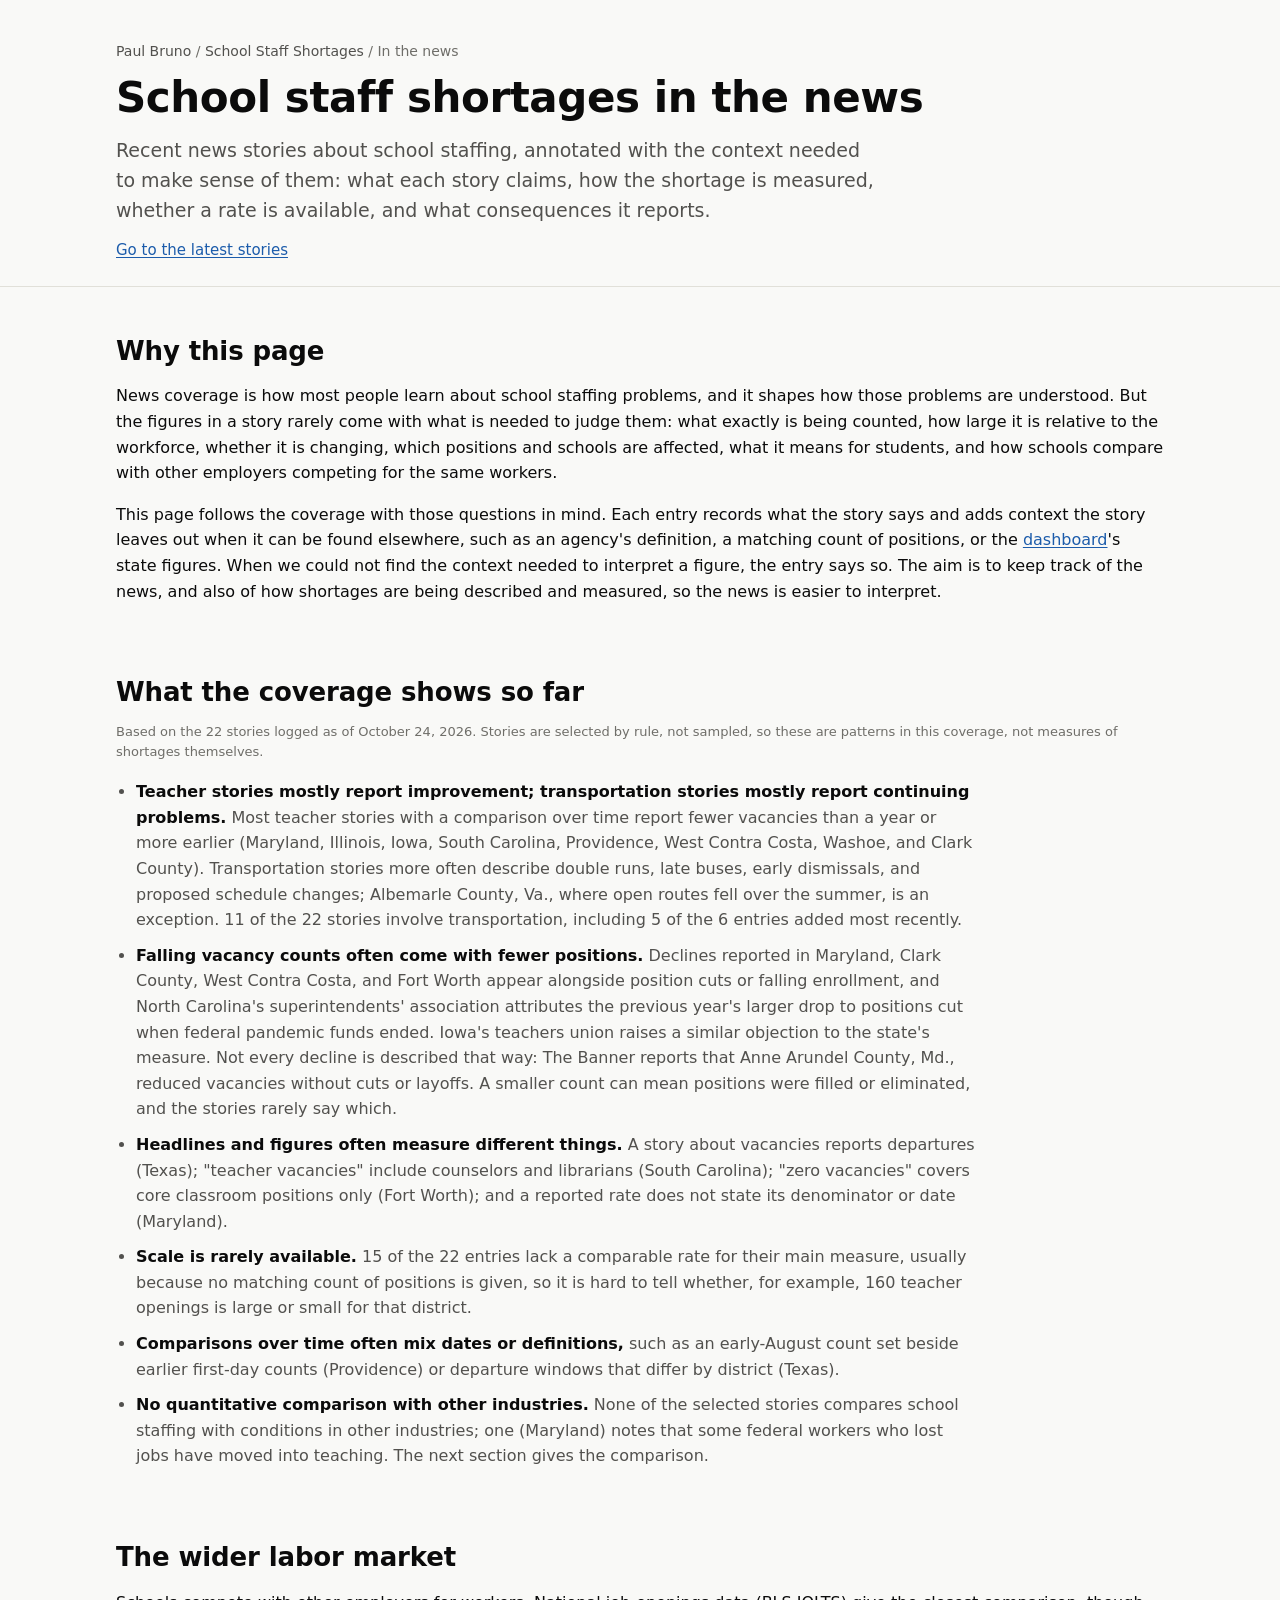
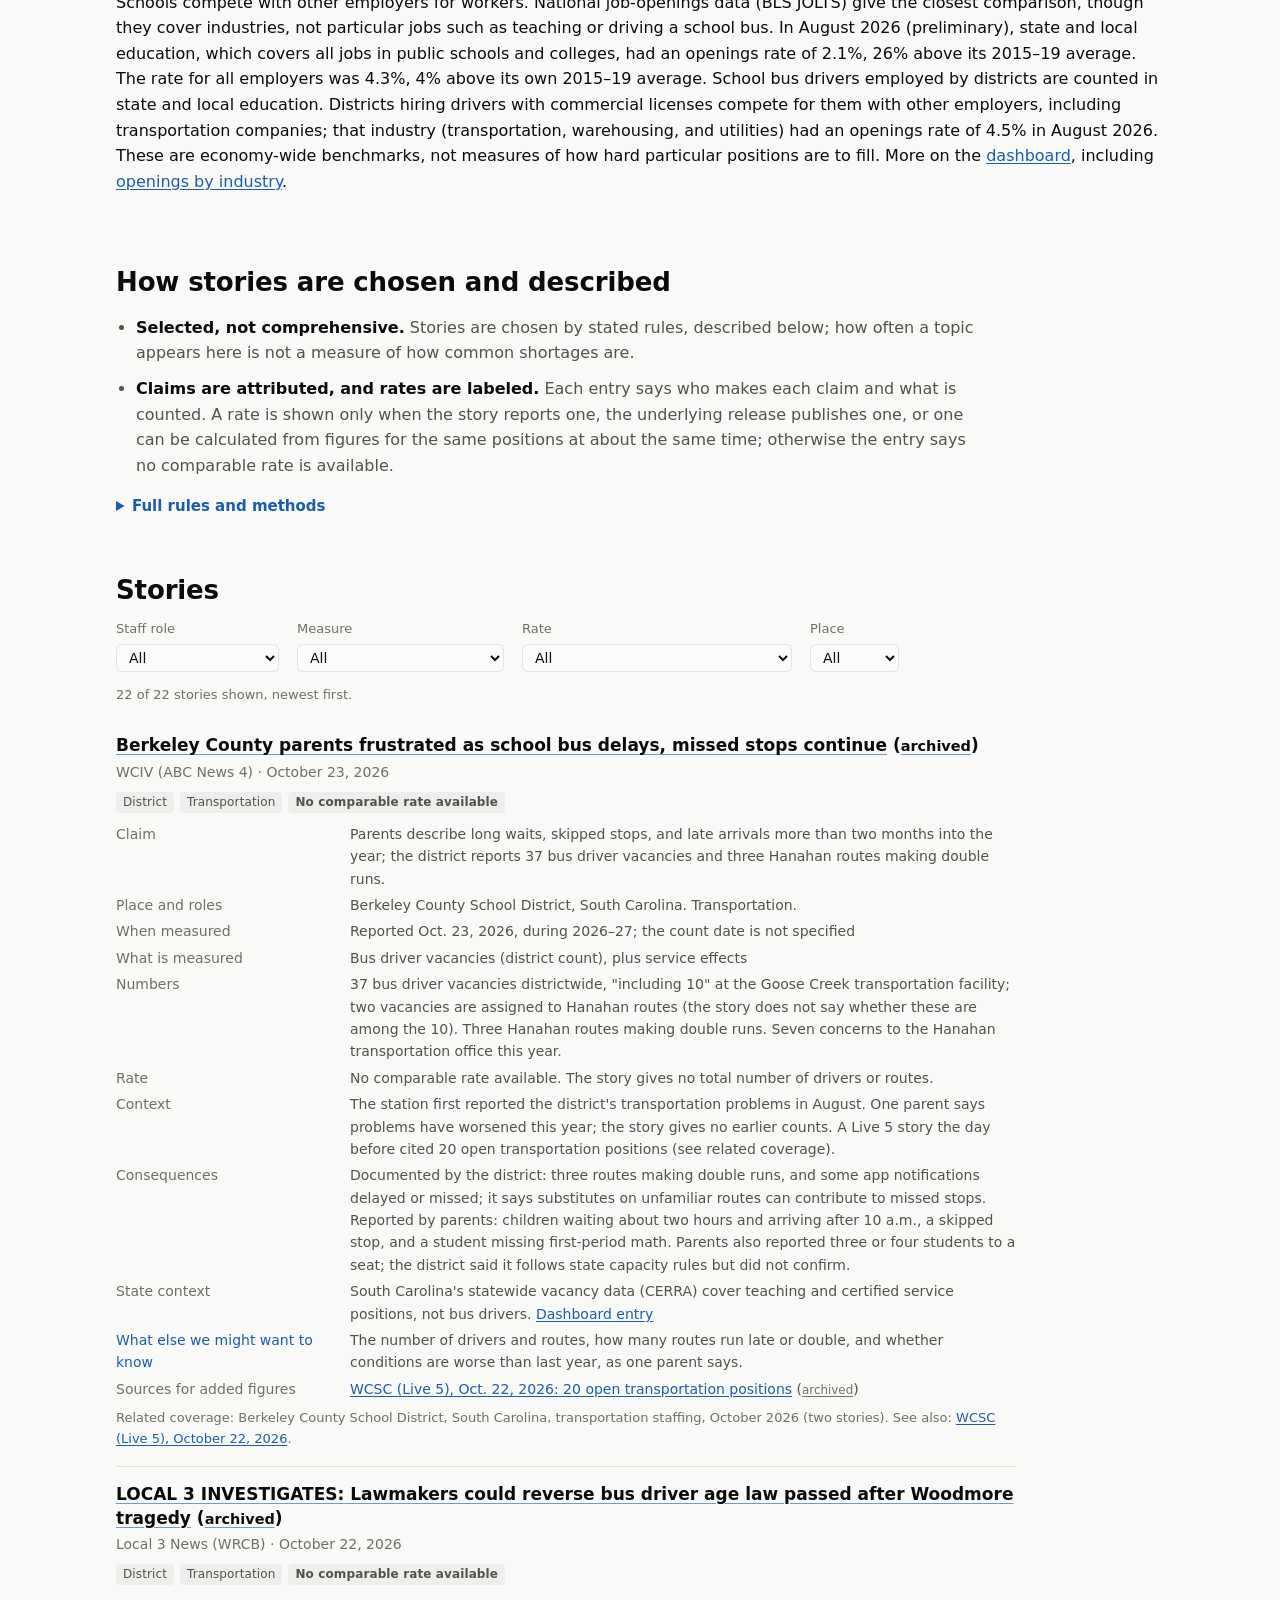
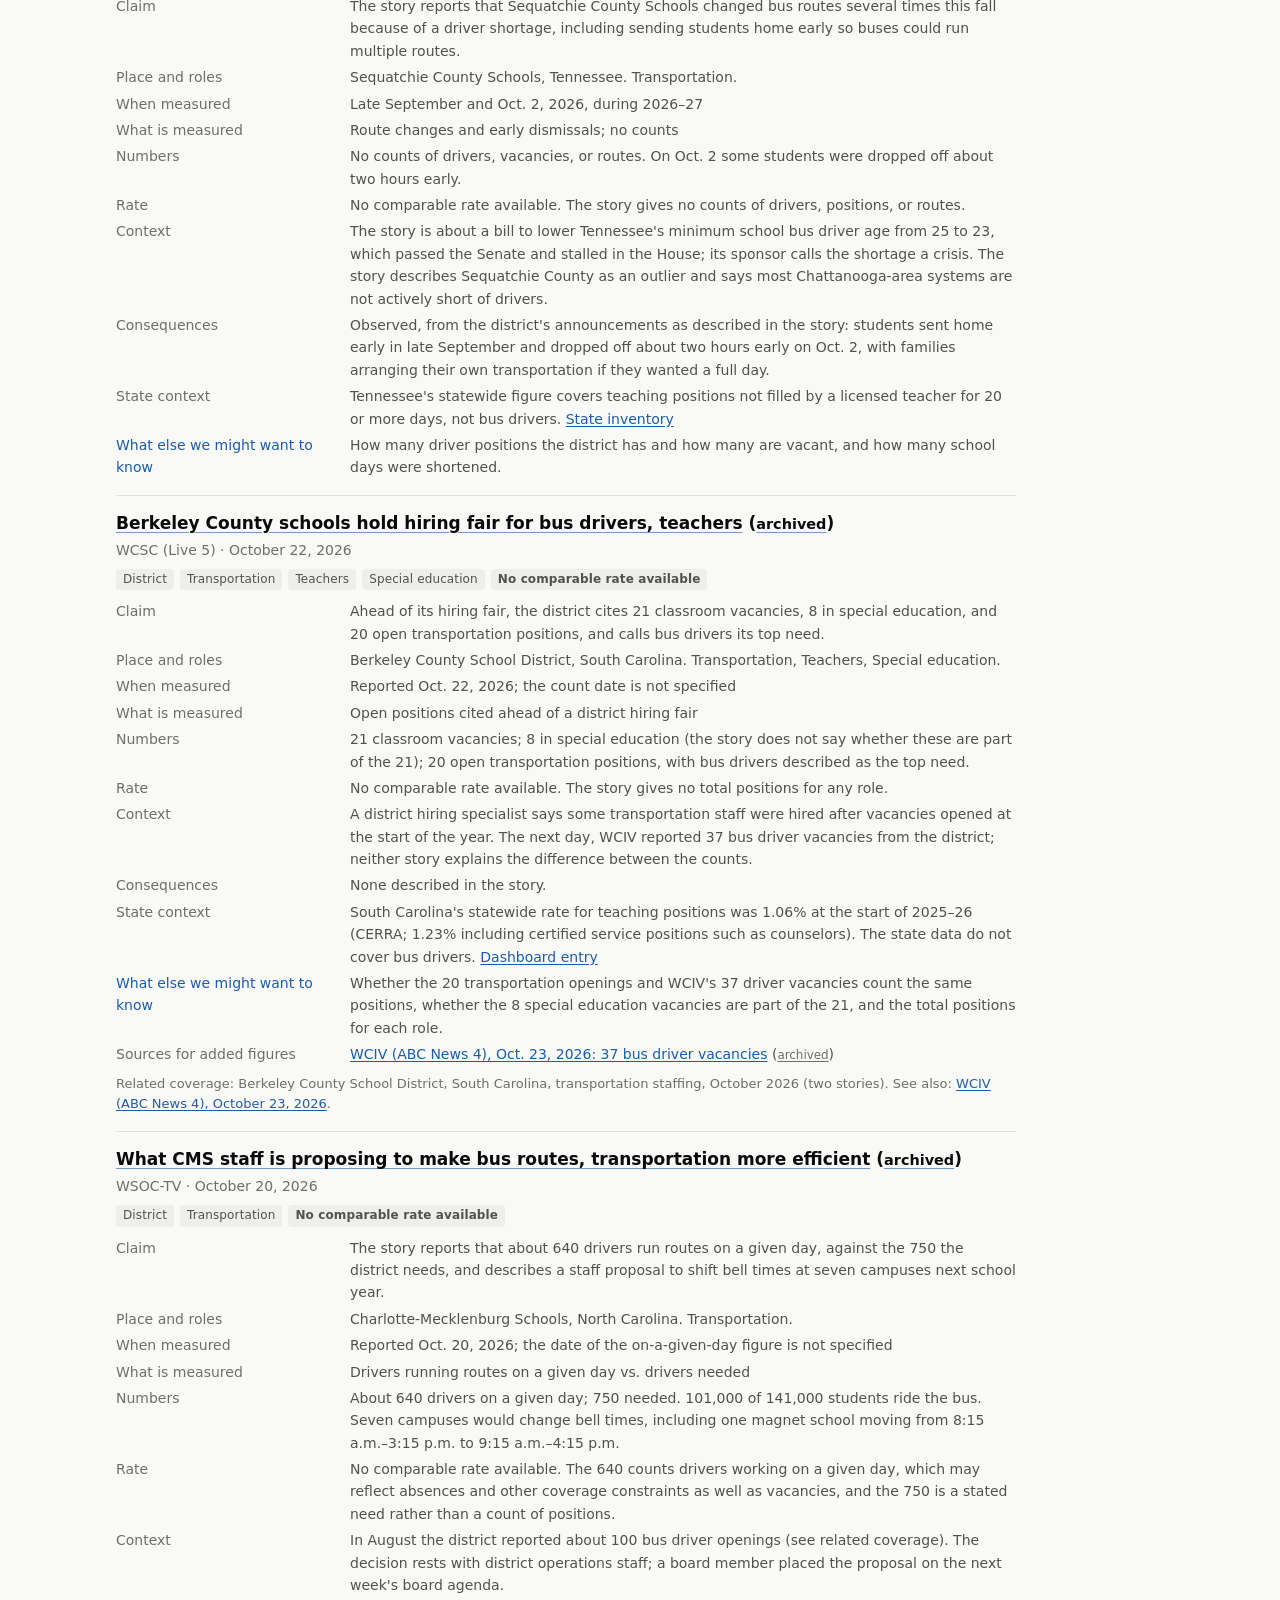
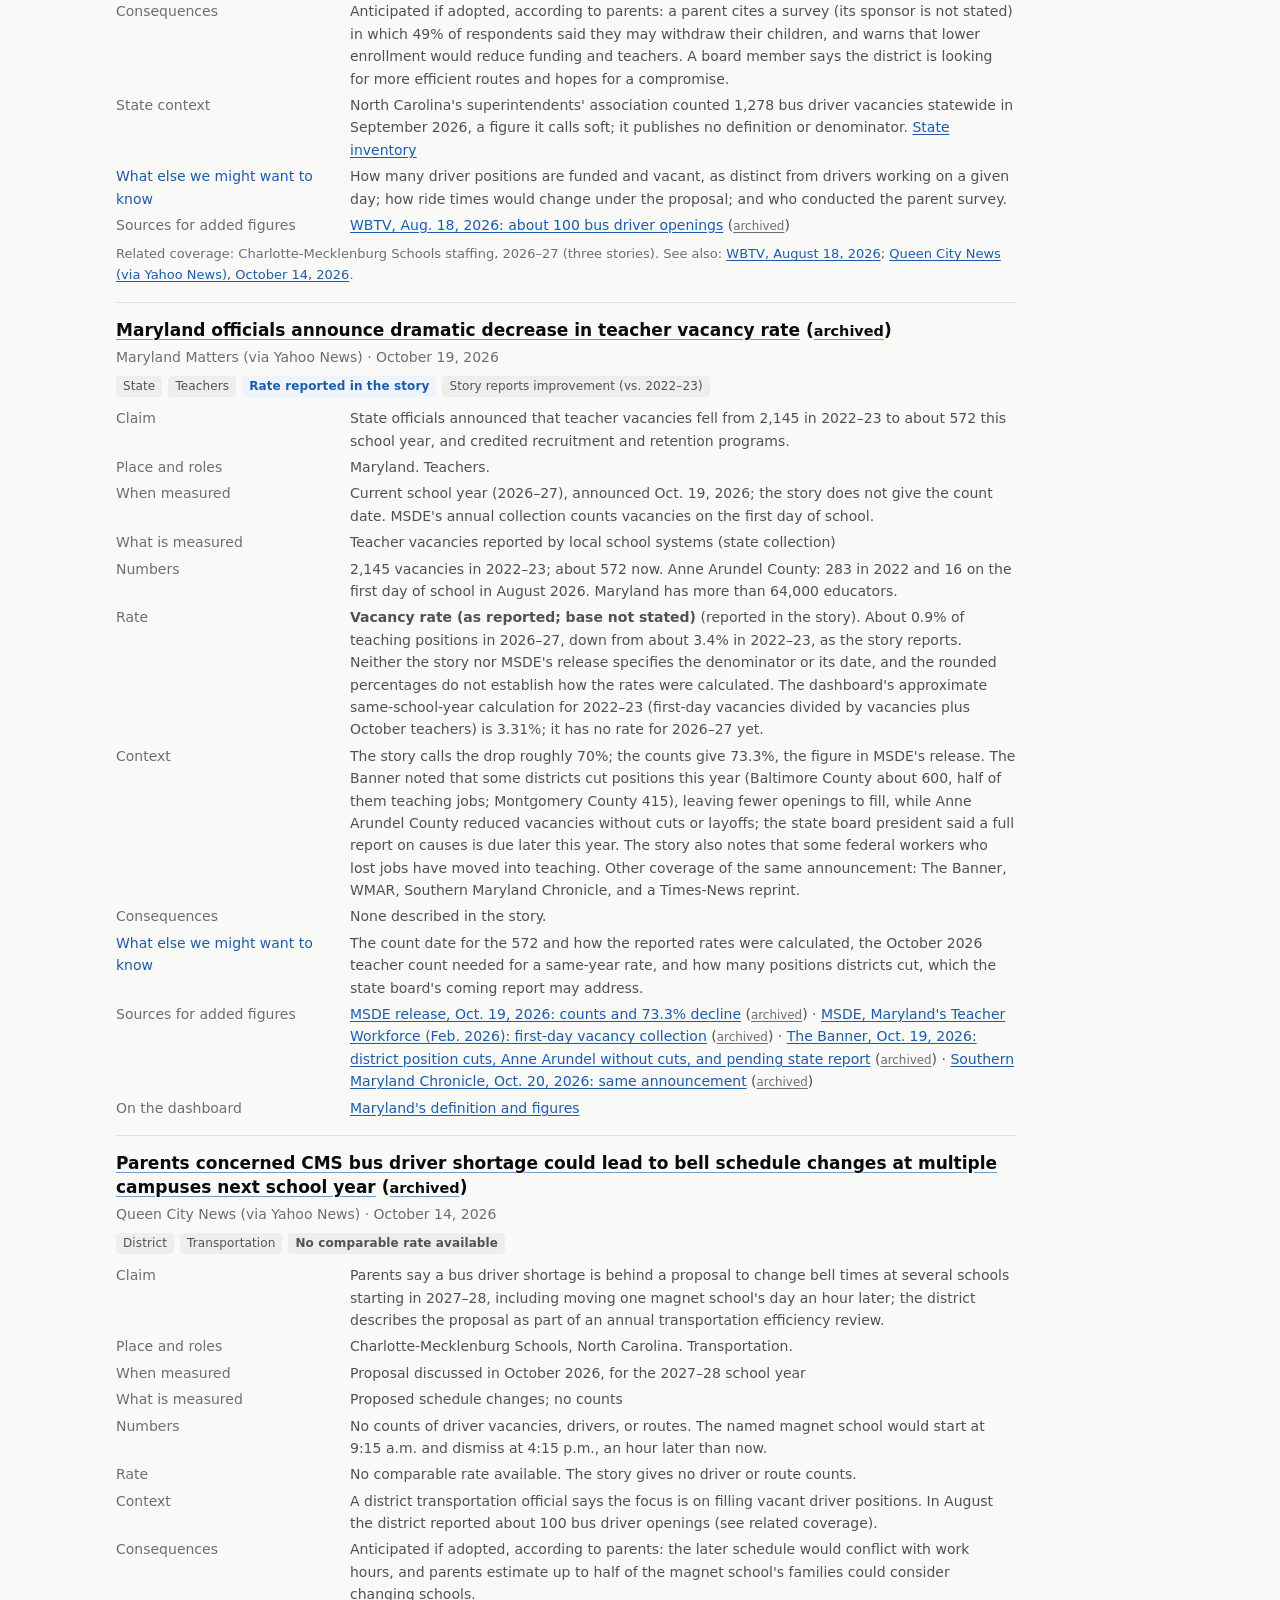
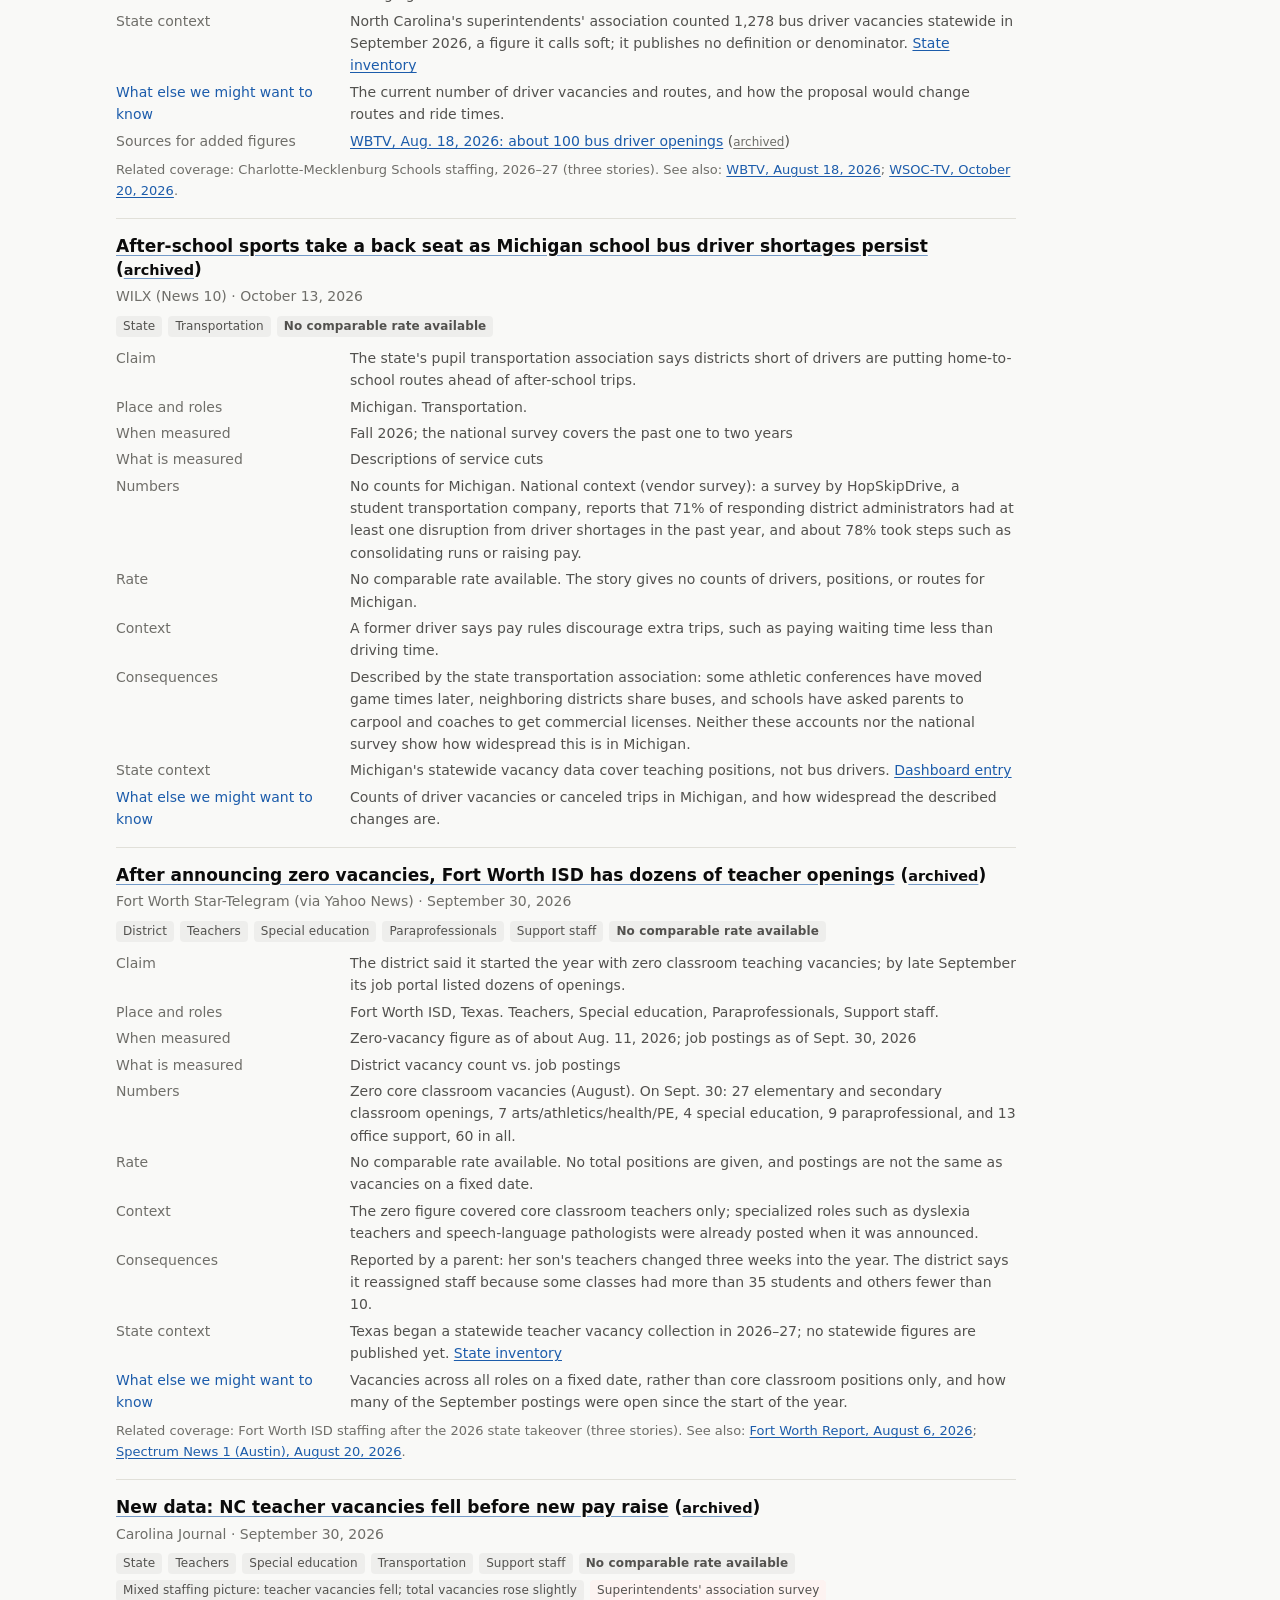
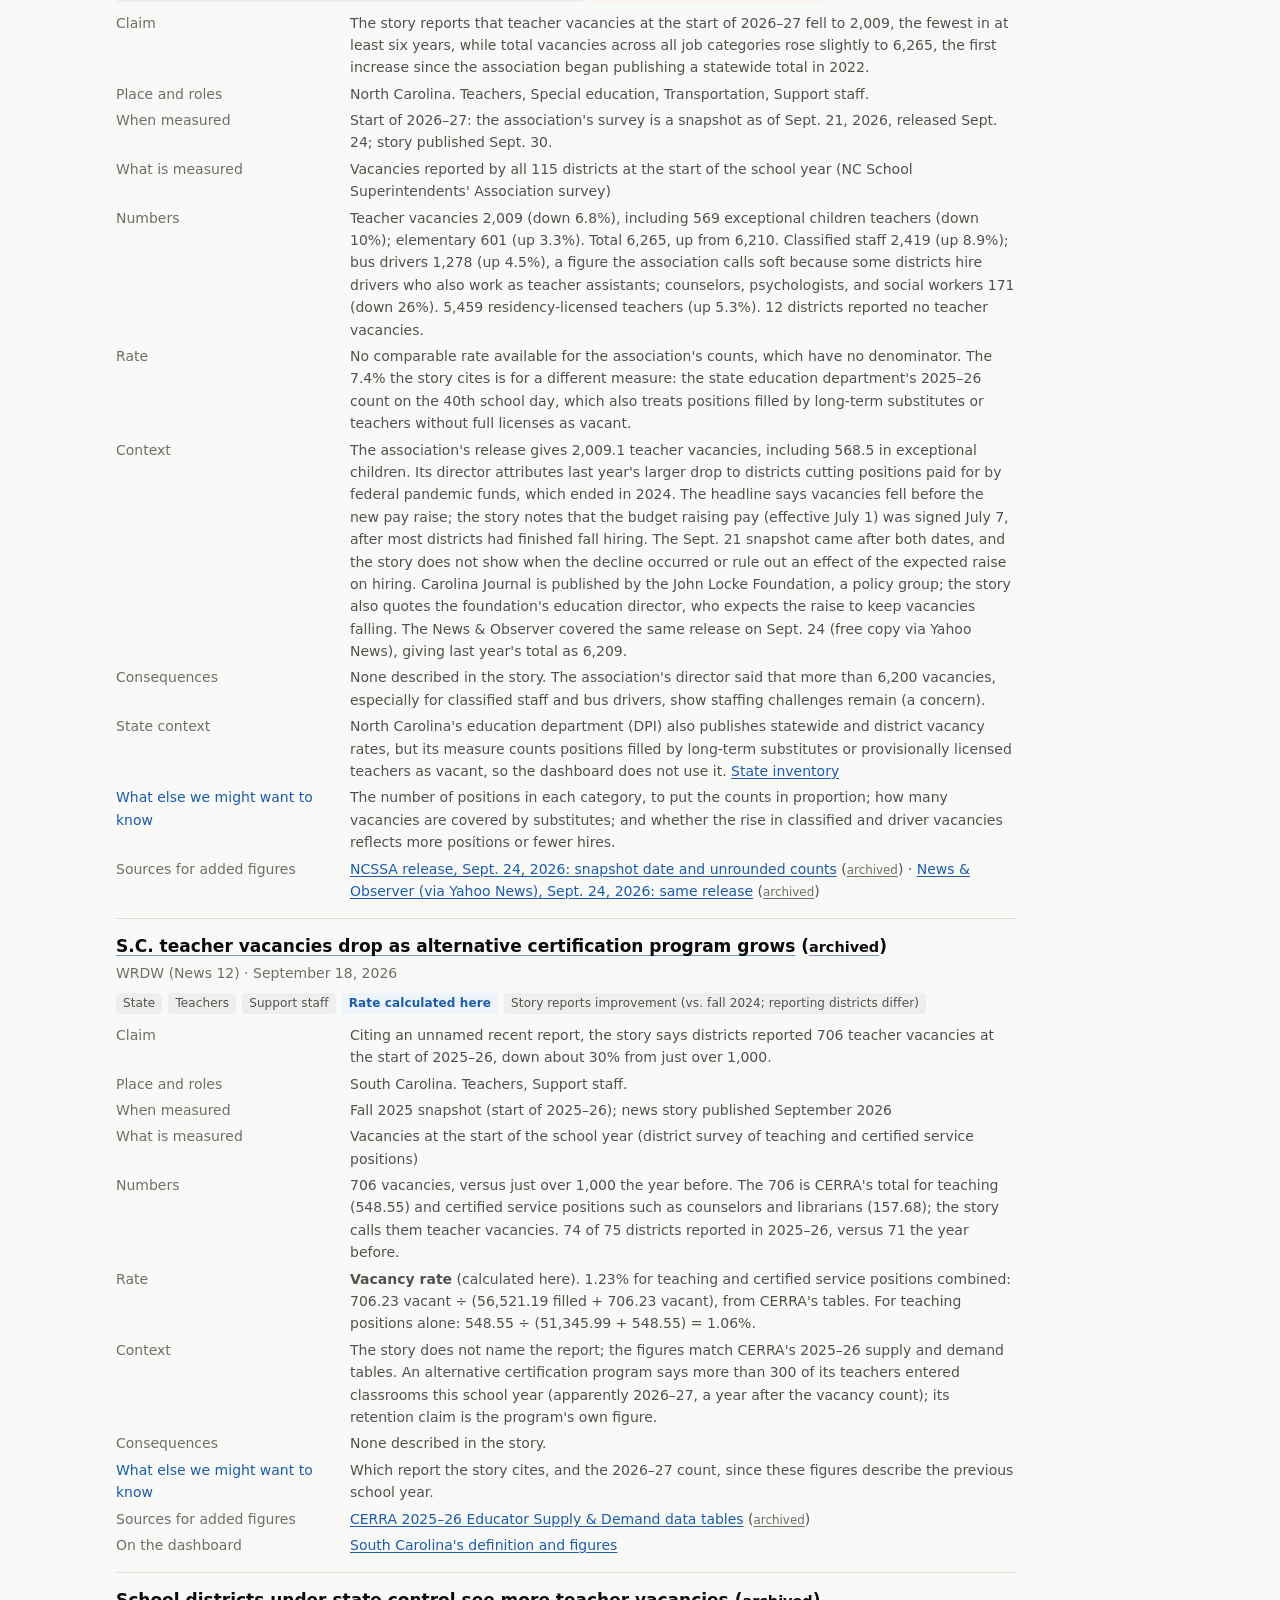
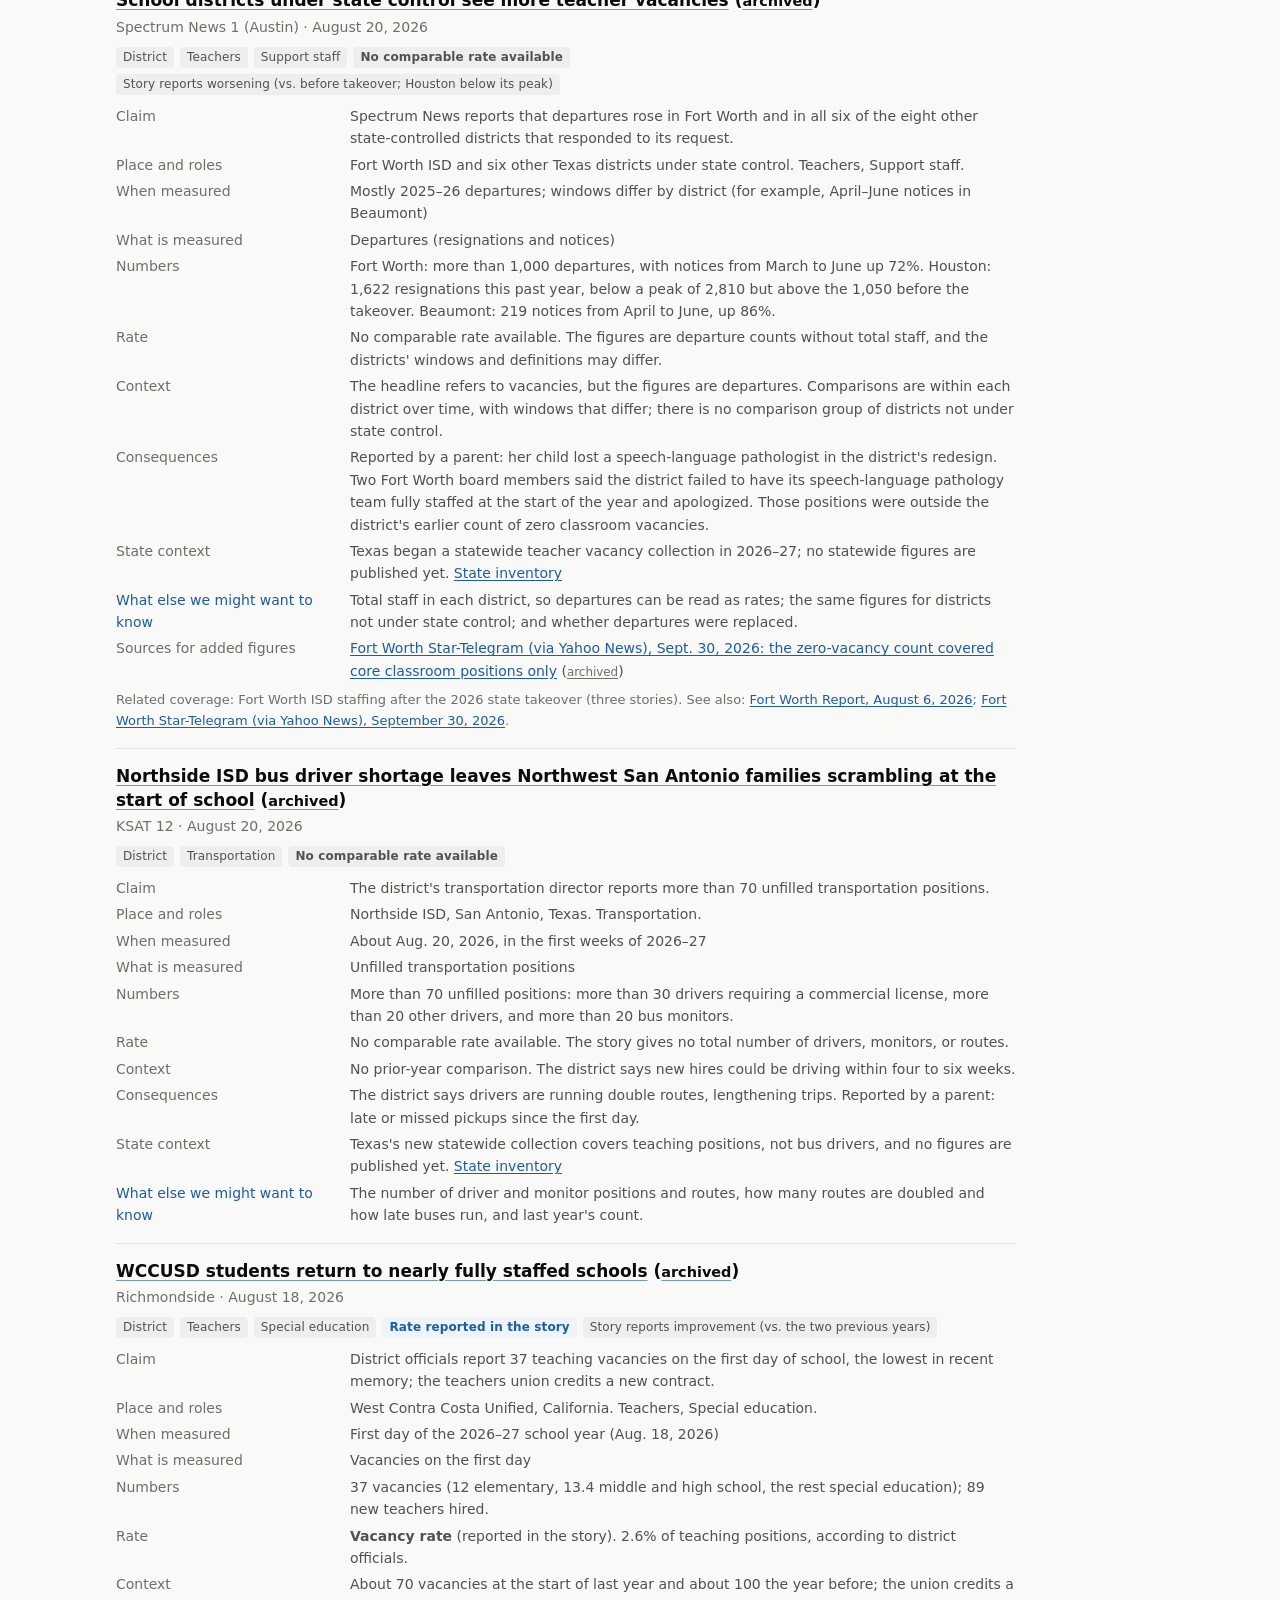
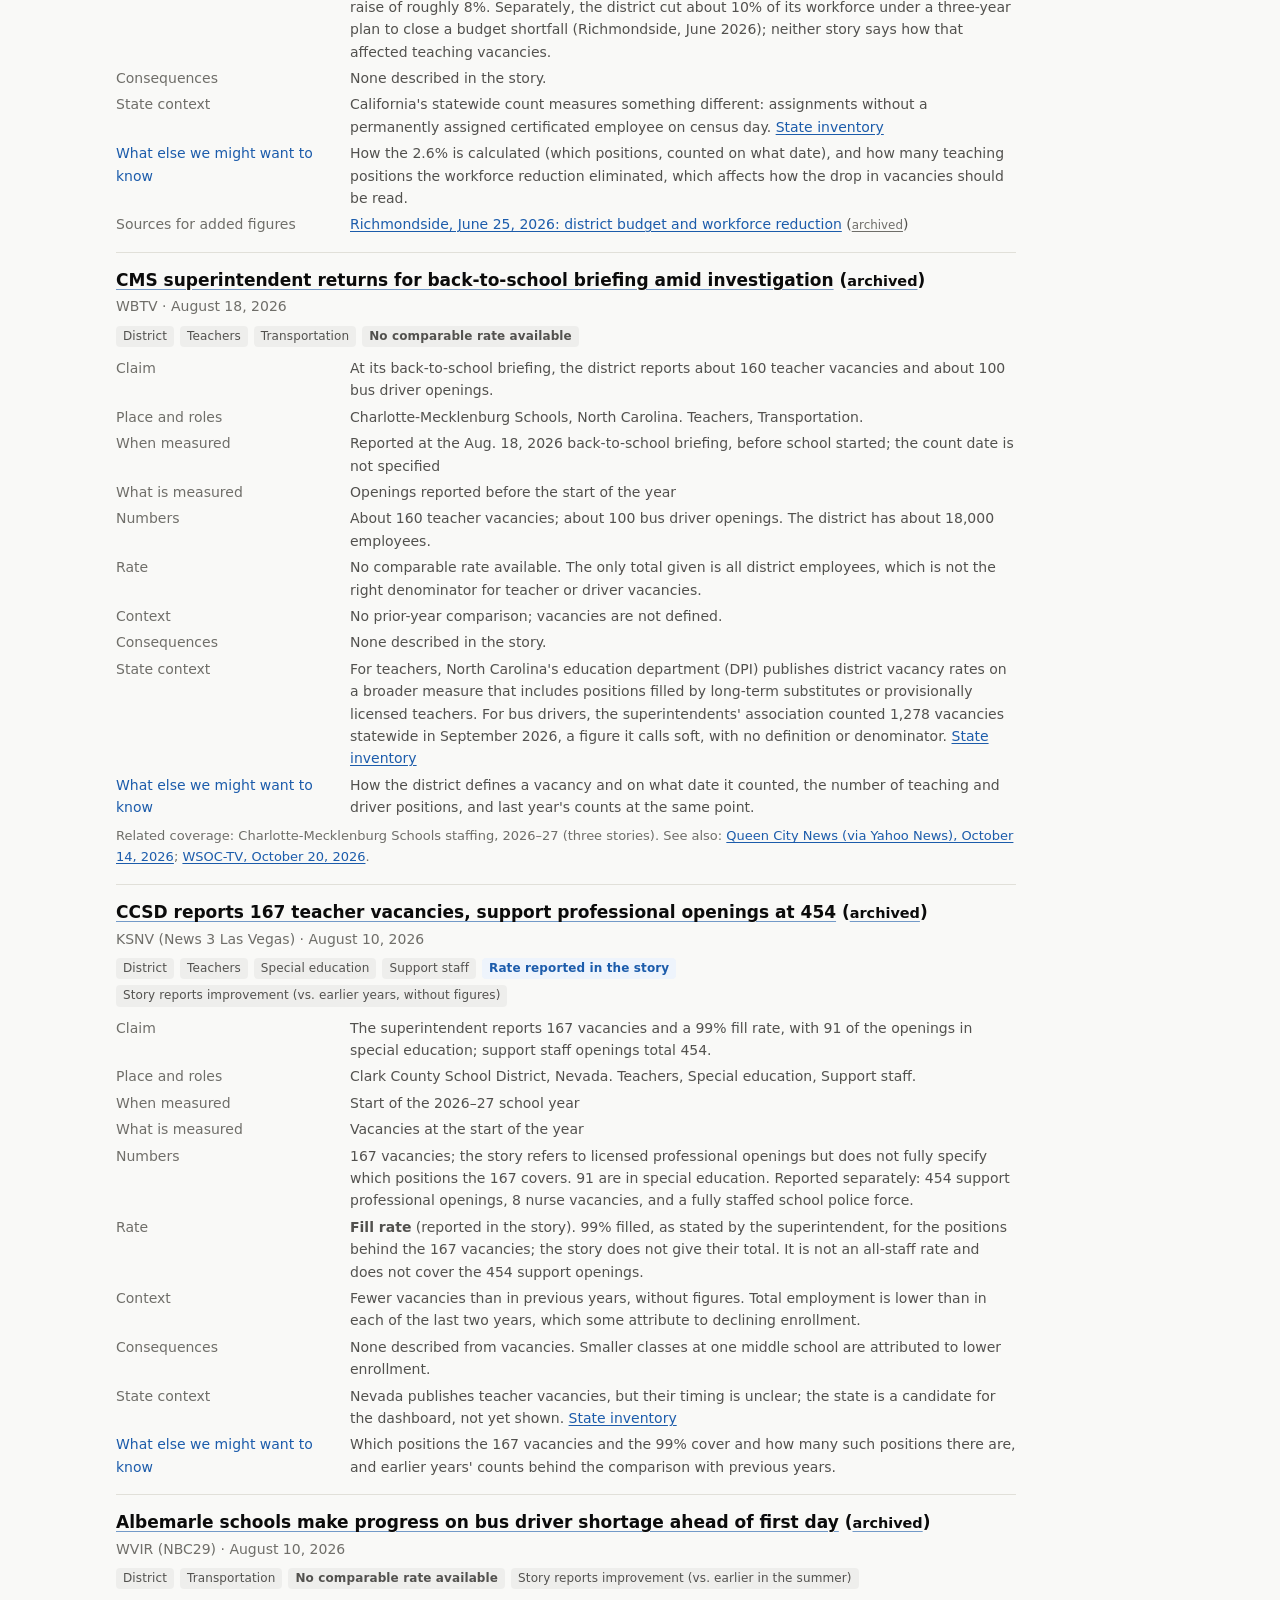
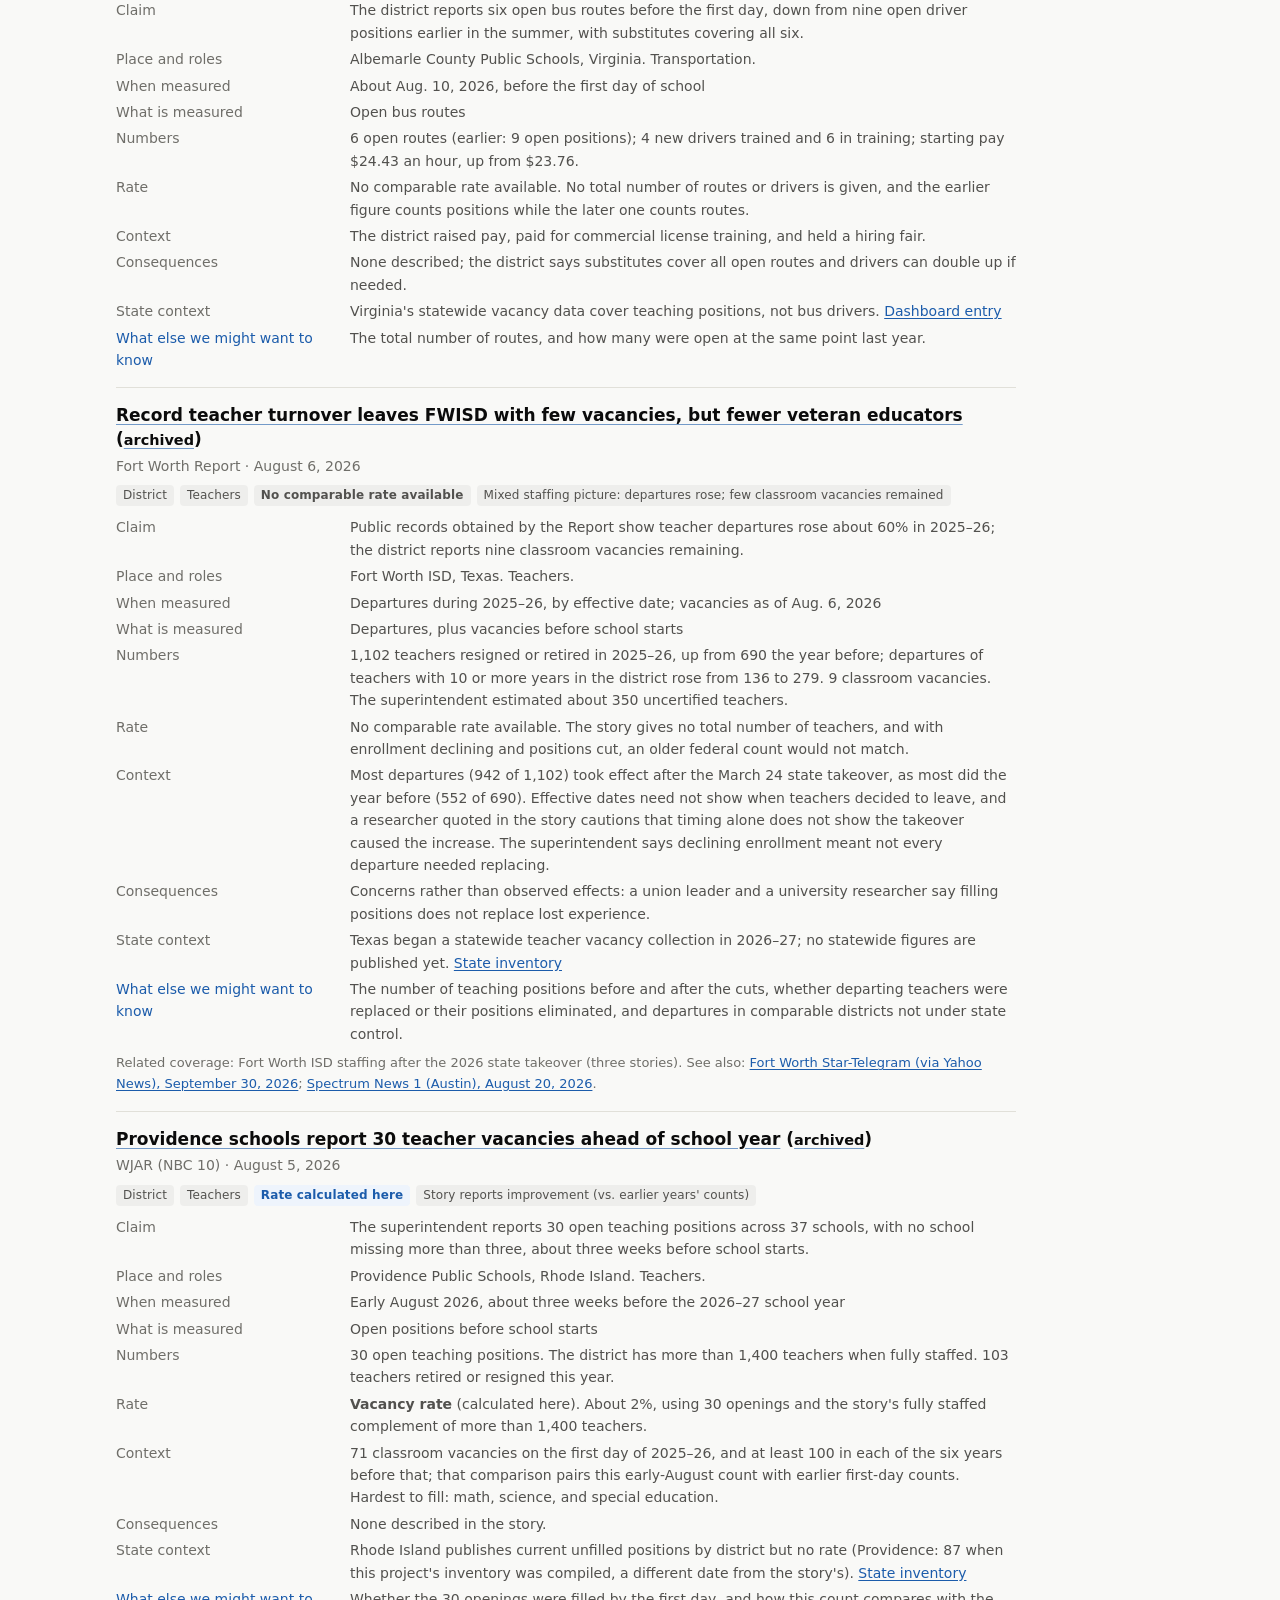
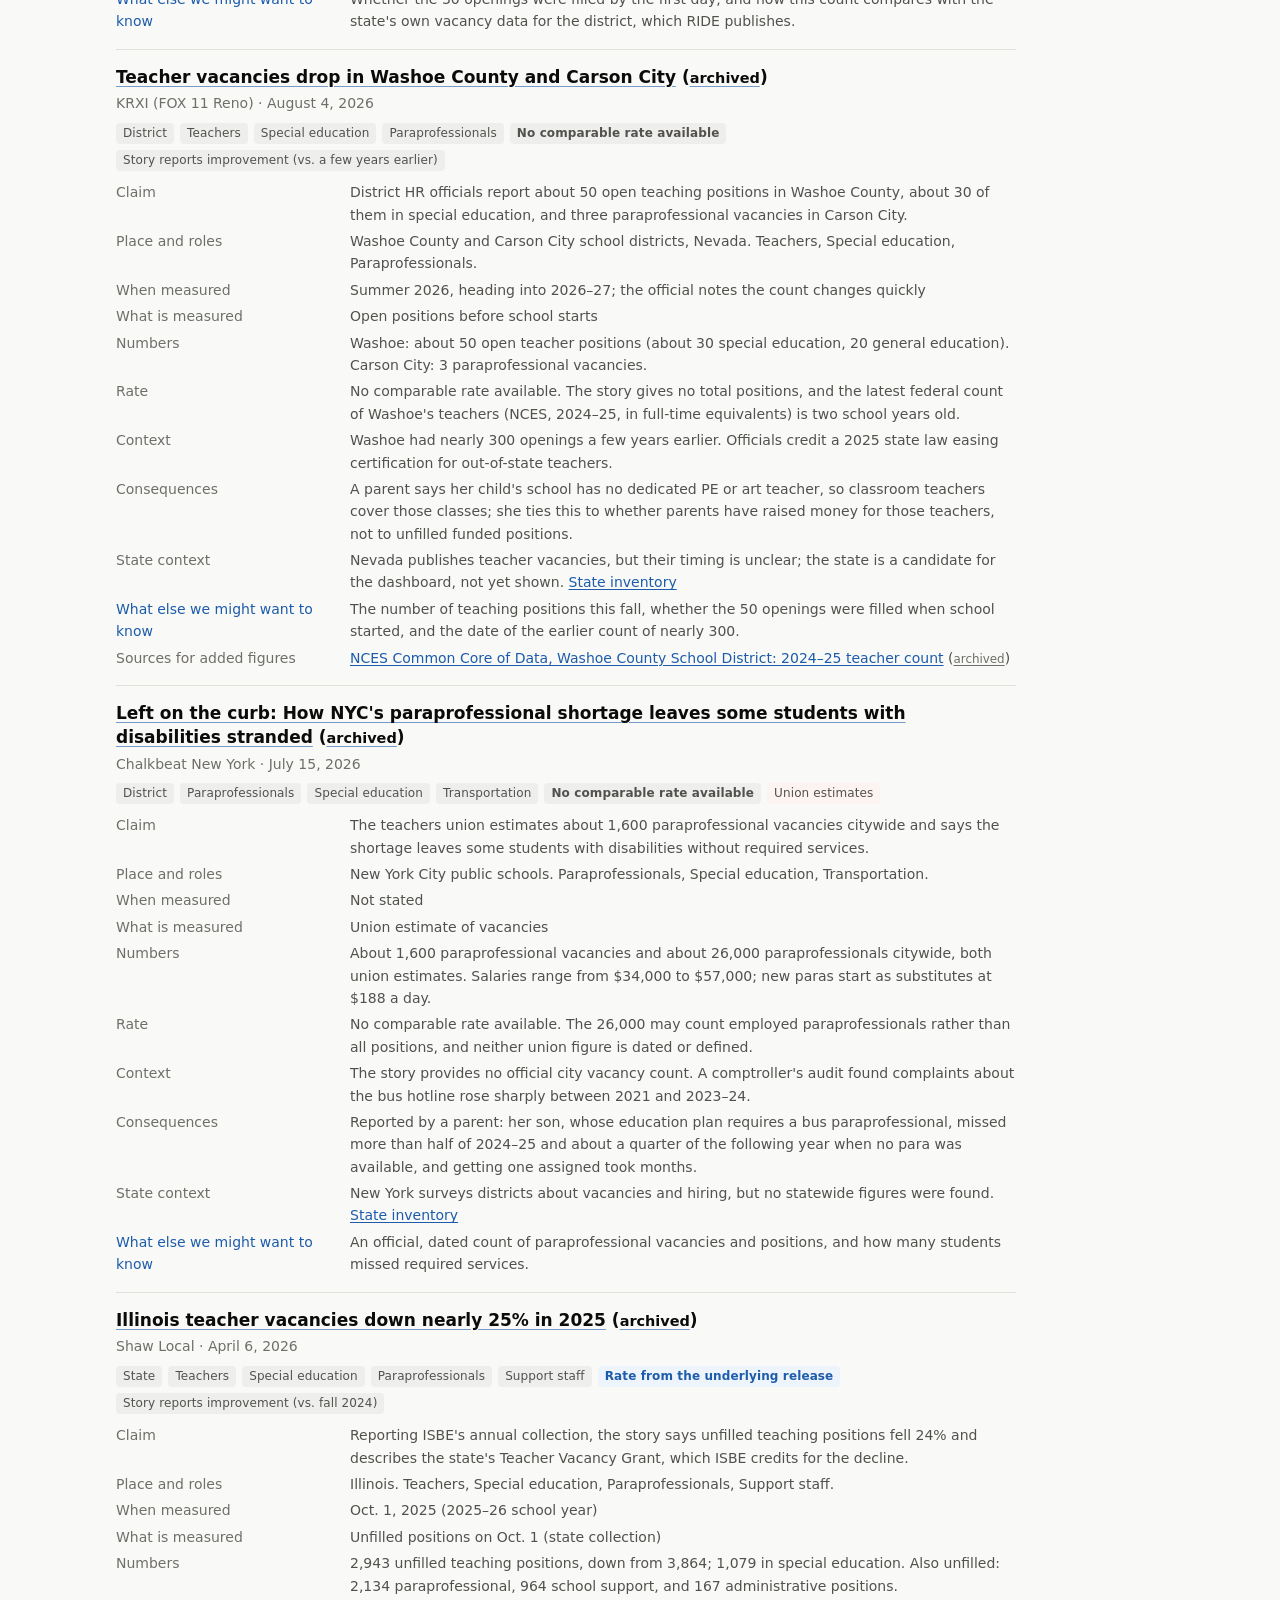
==== news.html @ 169cb7ad "Add the In the news page Annotated news stories about school staff shortages: what each counts, whet" ====
<!doctype html>
<html lang="en">
<head>
<meta charset="utf-8">
<meta name="viewport" content="width=device-width, initial-scale=1">
<title>Shortages in the News: School Staff Shortages</title>
<meta name="description" content="Annotated news stories about school staff shortages: what each claims, how it is measured, whether a rate is available, and what consequences are reported.">
<link rel="icon" href="data:image/svg+xml,%3Csvg xmlns='http://www.w3.org/2000/svg' viewBox='0 0 16 16'%3E%3Crect width='16' height='16' rx='3' fill='%232a78d6'/%3E%3Cpath d='M3 11 L6 7 L9 9 L13 4' stroke='white' stroke-width='1.8' fill='none' stroke-linecap='round' stroke-linejoin='round'/%3E%3C/svg%3E">
<link rel="stylesheet" href="assets/style.css">
<style>
  .news-filters { display: flex; flex-wrap: wrap; gap: 10px 18px; align-items: end; margin: 6px 0 10px; }
  .news-filters label { display: flex; flex-direction: column; font-size: 13px; color: var(--muted); gap: 4px; }
  .news-filters select { font: inherit; font-size: 14px; padding: 4px 8px; border-radius: 6px; border: 1px solid var(--border); background: var(--surface); color: var(--ink); }
  .stories { list-style: none; padding: 0; margin: 0; max-width: 900px; }
  .story { border-top: 1px solid var(--grid); padding: 16px 0; }
  .story:first-child { border-top: 0; }
  .story h3 { margin: 0; font-size: 17px; line-height: 1.4; }
  .story h3 a { color: inherit; text-underline-offset: 3px; text-decoration-color: color-mix(in srgb, var(--accent) 60%, transparent); }
  .story .src { margin: 3px 0 8px; font-size: 14px; color: var(--muted); }
  .story .tags { display: flex; flex-wrap: wrap; gap: 6px; margin: 0 0 10px; }
  .tag.rate-reported, .tag.rate-source, .tag.rate-calculated { background: var(--wash); color: var(--accent); font-weight: 600; }
  .tag.rate-none { background: var(--band); color: var(--ink-2); font-weight: 600; }
  .story .prov-dl { margin: 0; }
  .story .prov-dl dt.oq { color: var(--accent); }
  .jump { margin: 10px 0 0; font-size: 15px; }
  .story .group { font-size: 13px; color: var(--muted); margin: 8px 0 0; }
  .method { max-width: 860px; margin: 4px 0 0; }
  .method summary { cursor: pointer; font-weight: 600; font-size: 15px; color: var(--accent); }
  .method .limits { margin-top: 10px; }
  [hidden] { display: none !important; }
</style>
</head>
<body>
<header class="site-header">
  <div class="wrap">
    <p class="crumb"><a href="https://www.paul-bruno.com/">Paul Bruno</a> <span aria-hidden="true">/</span> <a href="./">School Staff Shortages</a> <span aria-hidden="true">/</span> In the news</p>
    <h1>School staff shortages in the news</h1>
    <p class="dek">Recent news stories about school staffing, annotated with the context needed to make sense of them: what each story claims, how the shortage is measured, whether a rate is available, and what consequences it reports.</p>
    <p class="jump"><a href="#stories-sec">Go to the latest stories</a></p>
  </div>
</header>

<main class="wrap">

<section id="purpose">
  <h2>Why this page</h2>
  <p>News coverage is how most people learn about school staffing problems, and it shapes how those problems are understood. But the figures in a story rarely come with what is needed to judge them: what exactly is being counted, how large it is relative to the workforce, whether it is changing, which positions and schools are affected, what it means for students, and how schools compare with other employers competing for the same workers.</p>
  <p>This page follows the coverage with those questions in mind. Each entry records what the story says and adds context the story leaves out when it can be found elsewhere, such as an agency's definition, a matching count of positions, or the <a href="./">dashboard</a>'s state figures. When we could not find the context needed to interpret a figure, the entry says so. The aim is to keep track of the news, and also of how shortages are being described and measured, so the news is easier to interpret.</p>
</section>

<section id="coverage">
  <h2>What the coverage shows so far</h2>
  <p class="small">Based on the 22 stories logged as of October 24, 2026. Stories are selected by rule, not sampled, so these are patterns in this coverage, not measures of shortages themselves.</p>
  <ul class="limits">
    <li><strong>Teacher stories mostly report improvement; transportation stories mostly report continuing problems.</strong> Most teacher stories with a comparison over time report fewer vacancies than a year or more earlier (Maryland, Illinois, Iowa, South Carolina, Providence, West Contra Costa, Washoe, and Clark County). Transportation stories more often describe double runs, late buses, early dismissals, and proposed schedule changes; Albemarle County, Va., where open routes fell over the summer, is an exception. 11 of the 22 stories involve transportation, including 5 of the 6 entries added most recently.</li>
    <li><strong>Falling vacancy counts often come with fewer positions.</strong> Declines reported in Maryland, Clark County, West Contra Costa, and Fort Worth appear alongside position cuts or falling enrollment, and North Carolina's superintendents' association attributes the previous year's larger drop to positions cut when federal pandemic funds ended. Iowa's teachers union raises a similar objection to the state's measure. Not every decline is described that way: The Banner reports that Anne Arundel County, Md., reduced vacancies without cuts or layoffs. A smaller count can mean positions were filled or eliminated, and the stories rarely say which.</li>
    <li><strong>Headlines and figures often measure different things.</strong> A story about vacancies reports departures (Texas); "teacher vacancies" include counselors and librarians (South Carolina); "zero vacancies" covers core classroom positions only (Fort Worth); and a reported rate does not state its denominator or date (Maryland).</li>
    <li><strong>Scale is rarely available.</strong> 15 of the 22 entries lack a comparable rate for their main measure, usually because no matching count of positions is given, so it is hard to tell whether, for example, 160 teacher openings is large or small for that district.</li>
    <li><strong>Comparisons over time often mix dates or definitions,</strong> such as an early-August count set beside earlier first-day counts (Providence) or departure windows that differ by district (Texas).</li>
    <li><strong>No quantitative comparison with other industries.</strong> None of the selected stories compares school staffing with conditions in other industries; one (Maryland) notes that some federal workers who lost jobs have moved into teaching. The next section gives the comparison.</li>
  </ul>
</section>

<section id="labor-market">
  <h2>The wider labor market</h2>
  <p id="lm-text">Schools compete with other employers for workers. National job-openings data give the closest comparison, though they cover industries, not particular jobs such as teaching or driving a school bus; see the <a href="./#now">dashboard</a>.</p>
</section>

<section id="about">
  <h2>How stories are chosen and described</h2>
  <ul class="limits">
    <li><strong>Selected, not comprehensive.</strong> Stories are chosen by stated rules, described below; how often a topic appears here is not a measure of how common shortages are.</li>
    <li><strong>Claims are attributed, and rates are labeled.</strong> Each entry says who makes each claim and what is counted. A rate is shown only when the story reports one, the underlying release publishes one, or one can be calculated from figures for the same positions at about the same time; otherwise the entry says no comparable rate is available.</li>
  </ul>
  <details class="method">
    <summary>Full rules and methods</summary>
    <ul class="limits">
    <li><strong>Selected, not comprehensive.</strong> Stories are included if they come from U.S. news outlets (not automated meeting summaries or vendor blogs), are freely readable in full when logged, make a specific claim about a defined place and staff role, and are not repeats of an underlying release already logged (related coverage is grouped instead). Stories about improving staffing are included deliberately. How often a topic appears here is not a measure of how common shortages are. Paywalled outlets, including many large newspapers, are excluded by rule; a free syndicated copy of a paywalled outlet's story qualifies.</li>
    <li><strong>Claims are attributed.</strong> "The district says…" reports a claim; it is not independent verification. The source of key figures is labeled specifically, such as a union estimate, a vendor-sponsored survey, or a district administrative count, either for the whole entry or beside the figures concerned. Each entry separates when a figure was measured from when the story was published. Consequences are labeled by kind: observed and documented, reported by someone (named by role), a concern, or anticipated if a proposal is adopted. Direction tags describe what the story reports about staffing measures (vacancies, openings, departures) relative to a stated baseline; stories with no such comparison have no direction tag. Reports about service, such as a parent's account of worsening delays, are attributed in the entry instead.</li>
    <li><strong>Rates are labeled by where they come from.</strong> The label refers to the entry's main measure; rates for other measures mentioned in a story are described in the entry. <em>Reported in the story</em>; <em>from the underlying release</em> (published by the source but not in the story); <em>calculated here</em>, from figures that measure the same positions at about the same time, with the calculation shown; or <em>no comparable rate available</em>, when no compatible count of positions exists. No rates are calculated from mismatched figures; arithmetic on rounded but compatible figures may give "about" a value. Each rate also says what kind of rate it is (a vacancy rate, a fill rate, or another share); a rate reported in a story is not necessarily comparable with others. Calculated vacancy rates use vacant positions divided by filled plus vacant positions for the same roles, places, units, and time. Figures and definitions brought in from outside the story are linked beside the entry.</li>
    <li><strong>Updated weekly.</strong> New stories are found and drafted with the help of an AI assistant, then read and reviewed before they are added. Corrections to entries are recorded in the <a href="provenance.html#changes">changes log</a>.</li>
    <li><strong>Context is added, and gaps are named.</strong> Where a story concerns one district, or a state's figures other than its official vacancy data, a "State context" line says what the state publishes and links its entry on the dashboard or in the 50-state inventory; it describes the state, not the district in the story. "What else we might want to know" names information that would help interpret the story and that neither the story nor the added context supplies.</li>
  </ul>
  </details>
</section>

<section id="stories-sec">
  <h2>Stories</h2>
  <div class="news-filters" role="group" aria-label="Filter stories">
    <label>Staff role<select id="f-role"><option value="">All</option></select></label>
    <label>Measure<select id="f-measure"><option value="">All</option></select></label>
    <label>Rate<select id="f-rate"><option value="">All</option></select></label>
    <label>Place<select id="f-level"><option value="">All</option></select></label>
  </div>
  <p class="small" id="count" aria-live="polite"></p>
  <ul class="stories" id="stories"></ul>
</section>

</main>

<footer class="site-footer">
  <div class="wrap"><p><a href="./">Back to the dashboard</a> · <a href="reading.html">Further reading</a> · <a href="provenance.html">Data provenance</a>. Built by <a href="https://www.paul-bruno.com/">Paul Bruno</a>.</p></div>
</footer>

<script src="assets/archive-links.js" defer></script>
<script src="assets/analytics.js" defer></script>
<script>
const RATE_LABEL = {"reported":"Rate reported in the story","source":"Rate from the underlying release","calculated":"Rate calculated here","none":"No comparable rate available"};
const DIR_LABEL = {"Improving":"Story reports improvement","Worsening":"Story reports worsening","Mixed":"Story reports mixed changes"};
let GROUPS = {}, S = [];
const esc = (s) => String(s).replace(/[&<>"]/g, (c) => ({ "&": "&amp;", "<": "&lt;", ">": "&gt;", '"': "&quot;" }[c]));
const fmtDate = (d) => new Date(d + "T12:00:00").toLocaleDateString("en-US", { month: "long", day: "numeric", year: "numeric" });
const FIELDS = [["claim", "Claim"], ["place", "Place and roles"], ["measured", "When measured"], ["measure", "What is measured"], ["numbers", "Numbers"], ["rateText", "Rate"], ["context", "Context"], ["consequences", "Consequences"]];

function storyHTML(s) {
  const dd = (k) => k === "place" ? `${esc(s.place)}. ${esc(s.roles.join(", "))}.`
    : k === "rateText" && s.rateType ? `<strong>${esc(s.rateType)}</strong> (${RATE_LABEL[s.rate].replace(/^Rate /, "").toLowerCase()}). ${esc(s.rateText)}`
    : esc(s[k]);
  const srcs = s.sources && s.sources.length ? `<dt>Sources for added figures</dt><dd>${s.sources.map((x) => `<a href="${esc(x.url)}">${esc(x.label)}</a>`).join(" · ")}</dd>` : "";
  const stc = s.stateContext ? `<dt>State context</dt><dd>${esc(s.stateContext.text)} <a href="${esc(s.stateContext.url)}">${s.stateContext.url.startsWith("index.html") ? "Dashboard entry" : "State inventory"}</a></dd>` : "";
  const oq = s.openQuestions ? `<dt class="oq">What else we might want to know</dt><dd>${esc(s.openQuestions)}</dd>` : "";
  const dash = s.dash ? `<dt>On the dashboard</dt><dd><a href="index.html#def-${s.dash}">${esc(s.place)}'s definition and figures</a></dd>` : "";
  return `<li class="story" data-roles="${esc(s.roles.join("|"))}" data-measure="${esc(s.measureCat)}" id="story-${esc(s.id)}" data-rate="${s.rate}" data-level="${s.level}">
    <h3><a href="${esc(s.url)}">${esc(s.title)}</a></h3>
    <p class="src">${esc(s.outlet)} · ${fmtDate(s.date)}</p>
    <p class="tags">${s.status === "draft" ? `<span class="tag diff">Draft, not yet reviewed</span>` : ""}<span class="tag">${s.level}</span>${s.roles.map((r) => `<span class="tag">${esc(r)}</span>`).join("")}<span class="tag rate-${s.rate}">${RATE_LABEL[s.rate]}</span>${s.dirLabel ? `<span class="tag">${esc(s.dirLabel)}</span>` : DIR_LABEL[s.direction] ? `<span class="tag">${DIR_LABEL[s.direction]}${s.dirBase ? ` (${esc(s.dirBase)})` : ""}</span>` : ""}${s.sourceType ? `<span class="tag diff" title="Source of the story's main figures">${esc(s.sourceType)}</span>` : ""}</p>
    <dl class="prov-dl">${FIELDS.map(([k, h]) => `<dt>${h}</dt><dd>${dd(k)}</dd>`).join("")}${stc}${oq}${srcs}${dash}</dl>
    ${s.group ? `<p class="group">${esc(GROUPS[s.group])} See also: ${S.filter((o) => o.group === s.group && o.id !== s.id).map((o) => `<a href="#story-${esc(o.id)}">${esc(o.outlet)}, ${fmtDate(o.date)}</a>`).join("; ")}.</p>` : ""}
  </li>`;
}

// Wider labor market: the same BLS data the dashboard uses, so the figures stay current.
(async () => {
  try {
    const N = await (await fetch('data/national.json', { cache: 'no-store' })).json();
    const MON = ['January', 'February', 'March', 'April', 'May', 'June', 'July', 'August', 'September', 'October', 'November', 'December'];
    const ml = (m) => `${MON[+m.slice(5, 7) - 1]} ${m.slice(0, 4)}`;
    const last = (k) => { const v = N.series[k]; for (let i = v.length - 1; i >= 0; i--) if (v[i] != null) return [N.months[i], v[i]]; };
    const base = (k) => { const v = N.months.map((m, i) => (m >= '2015-01' && m <= '2019-12' ? N.series[k][i] : null)).filter((x) => x != null); return v.reduce((a, b) => a + b, 0) / v.length; };
    const rel = (v, b) => { const d = Math.round((v / b - 1) * 100); return d === 0 ? 'about the same as' : `${Math.abs(d)}% ${d > 0 ? 'above' : 'below'}`; };
    const [m, ed] = last('SLED_JOR'); const [, all] = last('JTSJOR');
    const tr = N.industries.find((r) => r.code === '480099');
    document.getElementById('lm-text').innerHTML =
      `Schools compete with other employers for workers. National job-openings data (BLS JOLTS) give the closest comparison, though they cover industries, not particular jobs such as teaching or driving a school bus. ` +
      `In ${ml(m)}${N.latest_preliminary ? ' (preliminary)' : ''}, state and local education, which covers all jobs in public schools and colleges, had an openings rate of ${ed.toFixed(1)}%, ${rel(ed, base('SLED_JOR'))} its 2015–19 average. The rate for all employers was ${all.toFixed(1)}%, ${rel(all, base('JTSJOR'))} its own 2015–19 average. ` +
      (tr && tr.JOR != null ? `School bus drivers employed by districts are counted in state and local education. Districts hiring drivers with commercial licenses compete for them with other employers, including transportation companies; that industry (transportation, warehousing, and utilities) had an openings rate of ${tr.JOR.toFixed(1)}% in ${ml(N.industry_month)}. ` : '') +
      `These are economy-wide benchmarks, not measures of how hard particular positions are to fill. More on the <a href="./#now">dashboard</a>, including <a href="./#industries">openings by industry</a>.`;
  } catch (e) { /* keep the static paragraph */ }
})();

(async () => {
  const d = await (await fetch('data/news.json', { cache: 'no-store' })).json();
  const showDrafts = new URLSearchParams(location.search).has('drafts');
  GROUPS = d.groups; S = d.stories.filter((s) => s.status === 'reviewed' || showDrafts);
const sorted = [...S].sort((a, b) => b.date.localeCompare(a.date));
document.getElementById("stories").innerHTML = sorted.map(storyHTML).join("");

const fill = (id, vals, labels) => { const sel = document.getElementById(id); [...new Set(vals)].sort().forEach((v) => sel.insertAdjacentHTML("beforeend", `<option value="${esc(v)}">${esc(labels ? labels[v] : v)}</option>`)); };
fill("f-role", S.flatMap((s) => s.roles));
fill("f-measure", S.map((s) => s.measureCat));
fill("f-rate", S.map((s) => s.rate), RATE_LABEL);
fill("f-level", S.map((s) => s.level));

function apply() {
  const role = document.getElementById("f-role").value, m = document.getElementById("f-measure").value, r = document.getElementById("f-rate").value, l = document.getElementById("f-level").value;
  let n = 0;
  document.querySelectorAll(".story").forEach((li) => {
    const on = (!role || li.dataset.roles.split("|").includes(role)) && (!m || li.dataset.measure === m) && (!r || li.dataset.rate === r) && (!l || li.dataset.level === l);
    li.hidden = !on; n += on;
  });
  document.getElementById("count").textContent = `${n} of ${S.length} stories shown, newest first.`;
}
// Reveal an entry hidden by filters: clear only the filters that exclude it, then scroll to it.
function reveal(id) {
  const li = document.getElementById(id);
  if (!li || !li.classList.contains("story")) return;
  if (li.hidden) {
    const sel = (x) => document.getElementById(x);
    if (sel("f-role").value && !li.dataset.roles.split("|").includes(sel("f-role").value)) sel("f-role").value = "";
    if (sel("f-measure").value && li.dataset.measure !== sel("f-measure").value) sel("f-measure").value = "";
    if (sel("f-rate").value && li.dataset.rate !== sel("f-rate").value) sel("f-rate").value = "";
    if (sel("f-level").value && li.dataset.level !== sel("f-level").value) sel("f-level").value = "";
    apply();
  }
  li.scrollIntoView();
}
document.querySelectorAll(".news-filters select").forEach((s) => s.addEventListener("change", apply));
document.getElementById("stories").addEventListener("click", (e) => {
  const a = e.target.closest('a[href^="#story-"]');
  if (!a) return;
  e.preventDefault();
  history.pushState(null, "", a.getAttribute("href"));
  reveal(a.getAttribute("href").slice(1));
});
window.addEventListener("hashchange", () => reveal(location.hash.slice(1)));
apply();
if (location.hash.startsWith("#story-")) reveal(location.hash.slice(1));
})();
</script>
</body>
</html>
---- assets/style.css ----
/* School Staff Shortages dashboard - styles
   Color roles are tokens; dark mode is its own validated set, not a flip. */

:root {
  color-scheme: light;
  --page: #f9f9f7;
  --surface: #fcfcfb;
  --ink: #0b0b0b;
  --ink-2: #52514e;
  --muted: #6f6e69;
  --axis: #898781;
  --grid: #e1e0d9;
  --baseline: #c3c2b7;
  --border: rgba(11, 11, 11, 0.10);
  --accent: #1c5cab;
  --wash: #eef4fc;
  --band: rgba(11, 11, 11, 0.045);
  --rule-bg: #fdf3f1;
  --rule-edge: #d03b3b;

  --s1: #2a78d6;  /* blue */
  --s2: #eb6834;  /* orange */
  --s3: #1baf7a;  /* aqua */
  --s4: #eda100;  /* yellow */
  --s5: #e87ba4;  /* magenta */
  --ref: #8a8984; /* reference/benchmark gray */
  --ref-2: #b5b4ad;
  --bar-muted: #c9c8c1;

  --font: system-ui, -apple-system, "Segoe UI", Roboto, sans-serif;
}

@media (prefers-color-scheme: dark) {
  :root:not([data-theme="light"]) {
    color-scheme: dark;
    --page: #0d0d0d;
    --surface: #1a1a19;
    --ink: #ffffff;
    --ink-2: #c3c2b7;
    --muted: #a3a29b;
    --axis: #898781;
    --grid: #2c2c2a;
    --baseline: #383835;
    --border: rgba(255, 255, 255, 0.10);
    --accent: #86b6ef;
    --wash: #16253a;
    --band: rgba(255, 255, 255, 0.06);
    --rule-bg: #2a1919;
    --rule-edge: #e66767;
    --s1: #3987e5; --s2: #d95926; --s3: #199e70; --s4: #c98500; --s5: #d55181;
    --ref: #9a9992; --ref-2: #5f5e59; --bar-muted: #4a4945;
  }
}
:root[data-theme="dark"] {
  color-scheme: dark;
  --page: #0d0d0d; --surface: #1a1a19; --ink: #ffffff; --ink-2: #c3c2b7; --muted: #a3a29b;
  --axis: #898781; --grid: #2c2c2a; --baseline: #383835; --border: rgba(255,255,255,0.10);
  --accent: #86b6ef; --wash: #16253a; --band: rgba(255,255,255,0.06); --rule-bg: #2a1919; --rule-edge: #e66767;
  --s1: #3987e5; --s2: #d95926; --s3: #199e70; --s4: #c98500; --s5: #d55181;
  --ref: #9a9992; --ref-2: #5f5e59; --bar-muted: #4a4945;
}

* { box-sizing: border-box; }
html { scroll-behavior: smooth; scroll-padding-top: 56px; }
body {
  margin: 0;
  background: var(--page);
  color: var(--ink);
  font: 16px/1.6 var(--font);
  -webkit-text-size-adjust: 100%;
}
a { color: var(--accent); text-underline-offset: 2px; }
a.arch { color: var(--muted); font-size: 0.85em; }
.wrap { max-width: 1080px; margin: 0 auto; padding: 0 16px; }
.skip { position: absolute; left: -9999px; }
.skip:focus { left: 8px; top: 8px; background: var(--surface); padding: 8px; z-index: 10; }

/* Header ------------------------------------------------------------------ */
.site-header { padding: 40px 0 24px; border-bottom: 1px solid var(--grid); }
.crumb { margin: 0 0 12px; font-size: 14px; color: var(--muted); }
.crumb a { color: var(--ink-2); text-decoration: none; }
.crumb a:hover { text-decoration: underline; }
h1 { font-size: clamp(28px, 4.4vw, 42px); line-height: 1.15; margin: 0 0 12px; letter-spacing: -0.01em; text-wrap: balance; }
.dek { font-size: 19px; color: var(--ink-2); margin: 0 0 12px; max-width: 760px; }
.stamp { font-size: 14px; color: var(--muted); margin: 0; }

.toc {
  position: sticky; top: 0; z-index: 5;
  background: color-mix(in srgb, var(--page) 92%, transparent);
  backdrop-filter: blur(6px);
  border-bottom: 1px solid var(--grid);
}
.toc .wrap { display: flex; gap: 4px 18px; overflow-x: auto; padding-top: 10px; padding-bottom: 10px; white-space: nowrap; scrollbar-width: none; }
.toc a { font-size: 14px; color: var(--ink-2); text-decoration: none; }
.toc a:hover { color: var(--ink); }

/* Sections ---------------------------------------------------------------- */
section { padding: 48px 0 8px; }
h2 { font-size: 26px; line-height: 1.25; margin: 0 0 12px; letter-spacing: -0.005em; }
.h3 { font-size: 18px; margin: 32px 0 8px; }
.lede { max-width: 760px; color: var(--ink-2); margin: 0 0 20px; }
.lede strong { color: var(--ink); }

/* Stat tiles -------------------------------------------------------------- */
.tiles { display: grid; grid-template-columns: repeat(auto-fit, minmax(220px, 1fr)); gap: 12px; margin: 8px 0 20px; }
.tile {
  background: var(--surface); border: 1px solid var(--border); border-radius: 10px;
  padding: 16px 18px;
}
.tile .label { font-size: 14px; color: var(--ink-2); margin: 0 0 4px; }
.tile .value { font-size: 36px; font-weight: 600; line-height: 1.15; margin: 0 0 6px; }
.tile .value small { font-size: 16px; font-weight: 500; color: var(--muted); margin-left: 4px; }
.tile .context { font-size: 13.5px; color: var(--muted); margin: 0; line-height: 1.45; }

.verdict {
  background: var(--surface); border: 1px solid var(--border); border-left: 3px solid var(--s1);
  border-radius: 10px; padding: 16px 20px; max-width: 860px;
}
.verdict p { margin: 0 0 8px; }
.verdict p:last-child { margin: 0; }
.verdict .kicker { font-size: 13px; font-weight: 600; letter-spacing: 0.04em; text-transform: uppercase; color: var(--muted); margin-bottom: 6px; }

/* Controls ---------------------------------------------------------------- */
.controls { display: flex; flex-wrap: wrap; gap: 10px 20px; align-items: center; margin: 0 0 12px; }
.controls label { display: inline-flex; align-items: center; gap: 8px; font-size: 14px; color: var(--ink-2); }
.controls select {
  font: inherit; font-size: 14px; color: var(--ink); background: var(--surface);
  border: 1px solid var(--baseline); border-radius: 8px; padding: 6px 28px 6px 10px;
  appearance: none;
  background-image: linear-gradient(45deg, transparent 50%, var(--ink-2) 50%), linear-gradient(135deg, var(--ink-2) 50%, transparent 50%);
  background-position: calc(100% - 15px) 55%, calc(100% - 10px) 55%;
  background-size: 5px 5px; background-repeat: no-repeat;
}
.controls .check input { width: 16px; height: 16px; accent-color: var(--s1); margin: 0; }

/* Figure cards ------------------------------------------------------------ */
.card {
  margin: 0 0 16px; background: var(--surface); border: 1px solid var(--border);
  border-radius: 12px; padding: 18px 18px 14px; min-width: 0;
}
.card figcaption { display: block; margin-bottom: 8px; }
.card h3 { font-size: 17px; margin: 0; line-height: 1.35; }
.card .sub { font-size: 14px; color: var(--ink-2); margin: 2px 0 0; }
.card .note { font-size: 13px; color: var(--muted); margin: 10px 0 0; line-height: 1.5; }
.grid2 { display: grid; grid-template-columns: 1fr 1fr; gap: 16px; }
.grid2 .card { margin: 0 0 16px; }
@media (max-width: 760px) { .grid2 { grid-template-columns: 1fr; gap: 0; } }

.fig-tools { display: flex; gap: 8px; justify-content: flex-end; margin: 0 0 0 auto; flex: none; }
.fig-tools button {
  font: inherit; font-size: 12.5px; color: var(--ink-2); background: transparent;
  border: 1px solid var(--border); border-radius: 6px; padding: 3px 9px; cursor: pointer;
}
.fig-tools button:hover { background: var(--wash); color: var(--ink); }

/* Chart internals --------------------------------------------------------- */
.chart { position: relative; width: 100%; }
.chart .plot svg { display: block; width: 100%; height: auto; overflow: visible; }
.chart-head { display: flex; justify-content: space-between; align-items: flex-start; gap: 8px 16px; margin: 0 0 6px; }
.chart-head .legend { margin: 4px 0 0; flex: 1 1 auto; }
.chart text { font-family: var(--font); }
.chart .tick { font-size: 12px; fill: var(--axis); font-variant-numeric: tabular-nums; }
.chart .grid line { stroke: var(--grid); stroke-width: 1; shape-rendering: crispEdges; }
.chart .base { stroke: var(--baseline); stroke-width: 1; shape-rendering: crispEdges; }
.chart .band { fill: var(--band); }
.chart .band-label { font-size: 11px; fill: var(--muted); }
.chart .end-label { font-size: 12.5px; fill: var(--ink-2); }
.chart .end-label tspan.v { fill: var(--ink); font-weight: 600; }
.chart .leader { stroke: var(--baseline); stroke-width: 1; }
.chart .ref-line { stroke: var(--axis); stroke-width: 1; }
.chart .ref-label { font-size: 11.5px; fill: var(--muted); }
.chart .xhair { stroke: var(--axis); stroke-width: 1; pointer-events: none; }
.chart .hit { fill: transparent; cursor: crosshair; }
.chart .hit:focus { outline: none; }
.chart .hit:focus-visible + .focus-ring { stroke: var(--accent); }
.chart .y-title { font-size: 12px; fill: var(--muted); }

.legend { display: flex; flex-wrap: wrap; gap: 6px 16px; margin: 4px 0 8px; padding: 0; list-style: none; }
.legend li { display: inline-flex; align-items: center; gap: 7px; font-size: 13.5px; color: var(--ink-2); }
.legend button {
  display: inline-flex; align-items: center; gap: 7px; font: inherit; font-size: 13.5px; color: var(--ink-2);
  background: none; border: 1px solid transparent; border-radius: 6px; padding: 2px 6px; margin: -3px -7px; cursor: pointer; text-align: left;
}
.legend button:hover { border-color: var(--border); }
.legend button[aria-pressed="false"] { opacity: 0.45; text-decoration: line-through; }
.legend svg { flex: none; }

/* Tooltip ----------------------------------------------------------------- */
.tooltip {
  position: fixed; z-index: 20; pointer-events: none; max-width: 300px;
  background: var(--surface); color: var(--ink); border: 1px solid var(--border);
  border-radius: 8px; padding: 9px 11px; font-size: 13px; line-height: 1.4;
  box-shadow: 0 6px 24px rgba(0,0,0,0.14);
}
.tooltip .tt-title { font-weight: 600; margin-bottom: 5px; }
.tooltip .tt-row { display: grid; grid-template-columns: 14px auto 1fr; gap: 0 7px; align-items: baseline; }
.tooltip .tt-row + .tt-row { margin-top: 2px; }
.tooltip .tt-key { align-self: center; }
.tooltip .tt-val { font-weight: 600; font-variant-numeric: tabular-nums; }
.tooltip .tt-name { color: var(--ink-2); }
.tooltip .tt-note { color: var(--muted); font-size: 12px; margin-top: 5px; }

/* Bars (HTML) ------------------------------------------------------------- */
.hbar { display: grid; grid-template-columns: minmax(150px, 34%) 1fr; gap: 4px 12px; align-items: center; }
.hbar .lab { font-size: 13.5px; color: var(--ink-2); text-align: right; line-height: 1.25; }
.hbar .lab.i1 { padding-right: 0; }
.hbar .lab.hl { color: var(--ink); font-weight: 600; }
.hbar .lab.ref { color: var(--ink); }
.hbar .track { position: relative; height: 26px; display: flex; align-items: center; }
.hbar .bar { height: 18px; border-radius: 0 4px 4px 0; background: var(--bar-muted); min-width: 2px; outline-offset: 2px; }
.hbar .bar.hl { background: var(--s1); }
.hbar .bar.ref { background: var(--ref); }
.hbar .bar:hover, .hbar .bar:focus-visible { filter: brightness(1.08); outline: 2px solid var(--ink-2); }
.hbar .val { font-size: 13px; color: var(--ink-2); margin-left: 6px; font-variant-numeric: tabular-nums; white-space: nowrap; }
.hbar .val.hl { color: var(--ink); font-weight: 600; }
.hbar .refline { position: absolute; top: -3px; bottom: -3px; width: 1px; background: var(--axis); pointer-events: none; }
@media (max-width: 560px) { .hbar { grid-template-columns: 42% 1fr; } .hbar .lab { font-size: 12.5px; } }

.stack { display: flex; height: 30px; gap: 2px; margin: 8px 0 6px; }
.stack > div { height: 100%; min-width: 3px; }
.stack > div:first-child { border-radius: 4px 0 0 4px; }
.stack > div:last-child { border-radius: 0 4px 4px 0; }
.stack-legend { list-style: none; padding: 0; margin: 10px 0 0; display: grid; gap: 6px; }
.stack-legend li { display: grid; grid-template-columns: 12px 1fr auto; gap: 8px; align-items: center; font-size: 14px; color: var(--ink-2); }
.stack-legend .sw { width: 12px; height: 12px; border-radius: 3px; }
.stack-legend .n { font-variant-numeric: tabular-nums; color: var(--ink); font-weight: 600; text-align: right; }
.ne-row { margin: 10px 0 18px; }
.ne-row .yr { font-size: 14px; font-weight: 600; margin: 0; }
.ne-row .stack { height: 26px; }

/* Tables ------------------------------------------------------------------ */
.table-wrap { overflow-x: auto; margin: 0 0 16px; background: var(--surface); border: 1px solid var(--border); border-radius: 12px; }
table.data { border-collapse: collapse; width: 100%; font-size: 14px; }
table.data caption { text-align: left; font-weight: 600; font-size: 15px; padding: 14px 16px 6px; }
table.data th, table.data td { padding: 8px 14px; text-align: left; border-bottom: 1px solid var(--grid); vertical-align: top; }
table.data thead th { font-size: 12.5px; font-weight: 600; color: var(--muted); text-transform: none; white-space: nowrap; }
table.data td.num, table.data th.num { text-align: right; font-variant-numeric: tabular-nums; white-space: nowrap; }
table.data tr:last-child td { border-bottom: 0; }
table.data .dim { color: var(--muted); }
.chart-table { max-height: 380px; overflow: auto; border: 1px solid var(--grid); border-radius: 8px; }
.chart-table table.data { font-size: 13px; }
.chart-table thead th { position: sticky; top: 0; background: var(--surface); }

.key { display: inline-block; vertical-align: middle; margin-right: 6px; }

/* Callouts ---------------------------------------------------------------- */
.caveat { border-left: 3px solid var(--baseline); padding: 4px 0 4px 16px; margin: 4px 0 16px; max-width: 860px; color: var(--ink-2); font-size: 15px; }
.caveat p { margin: 0; }
.caveat strong { color: var(--ink); }
.caveat ul { margin: 6px 0 8px; padding-left: 20px; }
.caveat li { margin: 3px 0; }
.panel .cov .def-link { white-space: nowrap; }
#states-table tr.bench-row:first-of-type th, #states-table tr.bench-row th { font-weight: 400; }
.rule { background: var(--rule-bg); border: 1px solid color-mix(in srgb, var(--rule-edge) 45%, transparent); border-radius: 12px; padding: 16px 20px; max-width: 860px; margin: 8px 0 16px; }
.rule h3 { margin: 0 0 6px; font-size: 17px; }
.rule p { margin: 0; font-size: 15px; color: var(--ink-2); }

.defs details { background: var(--surface); border: 1px solid var(--border); border-radius: 10px; margin: 0 0 8px; }
.defs summary { cursor: pointer; padding: 10px 14px; font-weight: 600; font-size: 15px; list-style-position: inside; }
.defs summary span { font-weight: 400; color: var(--muted); font-size: 14px; }
.defs .body { padding: 0 16px 14px; font-size: 14.5px; color: var(--ink-2); }
.defs .body p { margin: 0 0 8px; }
.defs ul { margin: 4px 0 0; padding-left: 20px; }

.limits { padding-left: 20px; max-width: 860px; }
.limits li { margin: 0 0 10px; color: var(--ink-2); }
.limits strong { color: var(--ink); }
.methods { max-width: 860px; color: var(--ink-2); font-size: 15px; }
.methods strong { color: var(--ink); }
.downloads a { white-space: nowrap; }
.small { font-size: 13px; color: var(--muted); }

.site-footer { margin-top: 48px; padding: 24px 0 40px; border-top: 1px solid var(--grid); font-size: 14px; color: var(--muted); }

.error { color: var(--rule-edge); font-weight: 600; }

/* Embedded (iframe) mode: ?embed=1 */
.embed .site-header, .embed .toc, .embed .site-footer { display: none; }
.embed section:first-of-type { padding-top: 16px; }

@media print {
  .toc, .controls, .fig-tools { display: none; }
  .card, .tile { break-inside: avoid; }
}

/* State small multiples */
.multiples { display: grid; grid-template-columns: repeat(auto-fill, minmax(300px, 1fr)); gap: 12px 20px; margin-top: 6px; }
.panel { min-width: 0; border-top: 1px solid var(--grid); padding-top: 10px; display: flex; flex-direction: column; }
.panel h4 { margin: 0; font-size: 15px; }
.panel .cov { margin: 2px 0 4px; font-size: 12.5px; color: var(--muted); line-height: 1.4; flex: 1 0 auto; }
.panel .panel-note { margin: 0 0 6px; padding-left: 8px; border-left: 2px solid var(--border); font-size: 12.5px; color: var(--muted); line-height: 1.4; }

/* Comparability tiers, definitions table, SPP */
.tier { margin: 14px 0 6px; }
.tier + .tier { margin-top: 26px; }
.tier-h { font-size: 15px; margin: 14px 0 2px; }
.tier-text { font-size: 13.5px; color: var(--ink-2); margin: 0 0 6px; max-width: 820px; }
.defs-table { min-width: 980px; font-size: 13px; }
.defs-table td, .defs-table th { line-height: 1.45; }
.defs-table tbody th { min-width: 150px; }
#chart-spp .hbar { margin-bottom: 6px; }
.measures { display: grid; grid-template-columns: repeat(auto-fill, minmax(310px, 1fr)); gap: 12px; margin: 0 0 20px; }
.measure { background: var(--surface); border: 1px solid var(--border); border-radius: 10px; padding: 12px 14px; }
.measure h4 { margin: 0; font-size: 15px; }
.measure-group { margin: 0 0 6px; font-size: 12.5px; color: var(--muted); }
.measure dl { margin: 0; font-size: 13px; line-height: 1.45; }
.measure dt { color: var(--muted); font-size: 11.5px; text-transform: uppercase; letter-spacing: 0.03em; margin-top: 6px; }
.measure dd { margin: 1px 0 0; color: var(--ink-2); }

/* Provenance page */
.prov code { font-size: 12.5px; background: var(--wash); padding: 1px 4px; border-radius: 4px; }
.prov-state { border-top: 1px solid var(--grid); padding-top: 14px; margin-top: 22px; }
.prov-state h3 { margin: 0 0 4px; font-size: 19px; }
.prov-state > p { max-width: 860px; color: var(--ink-2); font-size: 14.5px; }
.prov-dl { display: grid; grid-template-columns: minmax(150px, 220px) 1fr; gap: 4px 14px; font-size: 14px; margin: 8px 0 10px; max-width: 900px; }
.prov-dl dt { color: var(--muted); }
.prov-dl dd { margin: 0; color: var(--ink-2); }
@media (max-width: 560px) { .prov-dl { grid-template-columns: 1fr; } .prov-dl dd { margin-bottom: 6px; } }
.verify { background: var(--wash); border-radius: 8px; padding: 8px 12px; font-size: 14px; }

/* Further reading page (reading.html) */
.filters { display: flex; flex-wrap: wrap; gap: 8px; align-items: center; margin: 4px 0 8px; }
.filters .lbl { font-size: 13px; color: var(--muted); margin-right: 4px; }
.chip { font: inherit; font-size: 13px; border: 1px solid var(--border); background: var(--surface); color: var(--ink); border-radius: 999px; padding: 4px 12px; cursor: pointer; }
.chip[aria-pressed="true"] { background: var(--accent); border-color: var(--accent); color: var(--page); }
.chip:focus-visible { outline: 2px solid var(--accent); outline-offset: 2px; }
.theme-q { font-size: 15px; color: var(--muted); margin: -6px 0 10px; font-style: italic; }
.theme-note { font-size: 14px; color: var(--ink-2); border-left: 3px solid var(--baseline); padding: 2px 0 2px 12px; margin: 0 0 10px; max-width: 860px; }
.start-card .card-own { margin-top: 8px; }
.entries { list-style: none; padding: 0; margin: 0; max-width: 860px; }
.entry { padding: 14px 0; border-top: 1px solid var(--grid); }
.entry:first-child { border-top: 0; }
.entry .cite { margin: 0; font-size: 16px; line-height: 1.45; }
.entry .cite .ttl { font-weight: 600; }
.entry .cite a { color: inherit; text-decoration-color: color-mix(in srgb, var(--accent) 60%, transparent); text-underline-offset: 3px; }
.entry .cite a:hover { color: var(--accent); }
.entry .note { margin: 6px 0 0; color: var(--ink-2); font-size: 15px; line-height: 1.5; }
.entry .meta { margin: 8px 0 0; display: flex; flex-wrap: wrap; gap: 6px 12px; font-size: 13px; color: var(--muted); align-items: center; }
.tag { display: inline-block; border-radius: 4px; padding: 1px 7px; background: var(--band); color: var(--ink-2); font-size: 12px; letter-spacing: .01em; }
.tag.start { background: var(--wash); color: var(--accent); font-weight: 600; }
.tag.fix { background: var(--rule-bg); color: var(--rule-edge); font-weight: 600; }
#changes td:first-child { white-space: nowrap; }
#changes tr:target td, #inv-table tr.is-target th, #inv-table tr.is-target td { background: var(--wash); }
.link-btn { background: none; border: 0; padding: 0; font: inherit; color: var(--accent); text-decoration: underline; cursor: pointer; }
.tag.diff { background: var(--rule-bg); color: var(--ink-2); }
.tag.own { background: transparent; border: 1px dashed var(--baseline); }
.meta a { color: var(--accent); }
.start-grid { display: grid; grid-template-columns: repeat(auto-fit, minmax(240px, 1fr)); gap: 12px; max-width: 1000px; margin-top: 8px; }
.start-card { background: var(--surface); border: 1px solid var(--border); border-radius: 12px; padding: 14px 16px; }
.start-card .n { font-size: 12px; color: var(--muted); text-transform: uppercase; letter-spacing: .06em; }
.start-card h3 { font-size: 16px; margin: 4px 0 6px; line-height: 1.35; }
.start-card h3 a { color: inherit; }
.start-card p { margin: 0; font-size: 14px; color: var(--ink-2); line-height: 1.45; }
.start-card .why { margin-top: 8px; font-size: 13px; color: var(--muted); }
.empty { color: var(--muted); font-size: 14px; padding: 8px 0; }
.entry[hidden], .empty[hidden] { display: none; }
#states-table th[scope="row"] { min-width: 150px; }
#states-table td:nth-child(3) { min-width: 120px; }
#states-table td:nth-child(2) { min-width: 140px; }
#states-table td.num .small { white-space: normal; display: inline-block; max-width: 150px; }
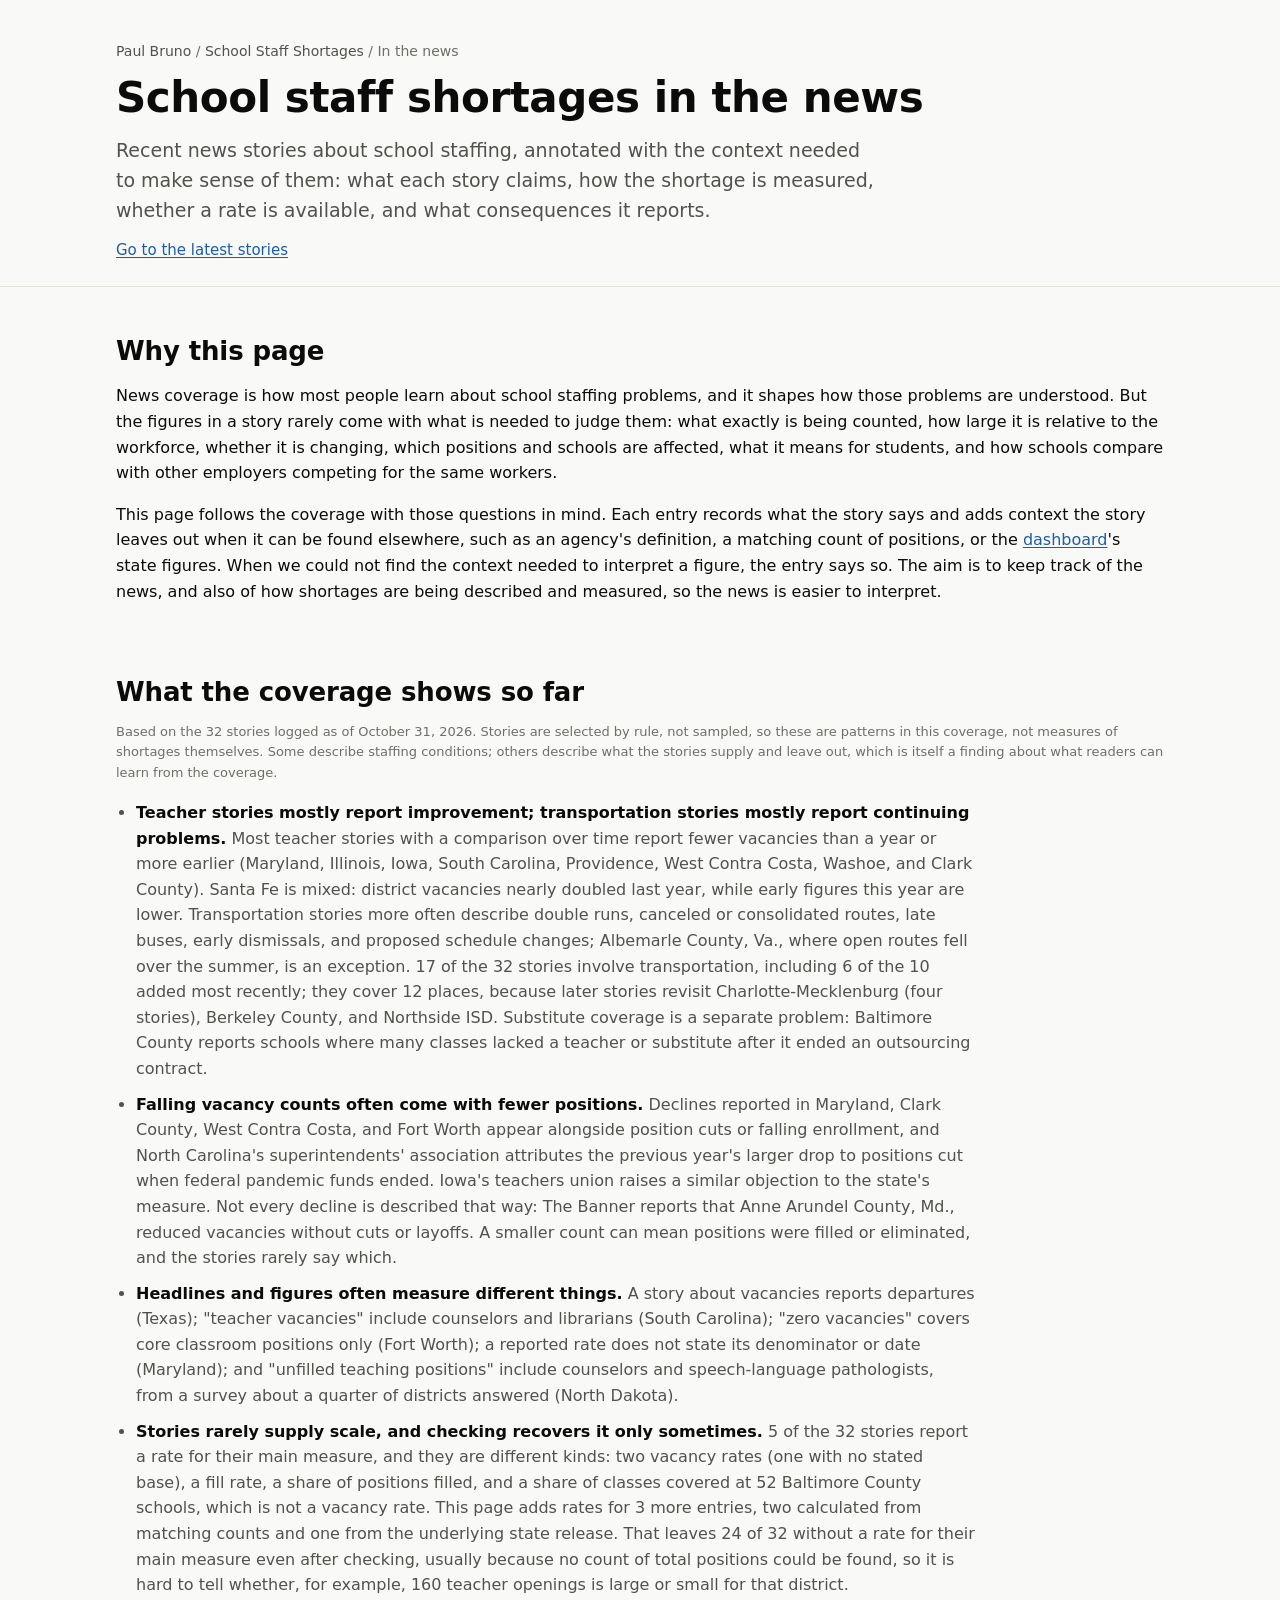
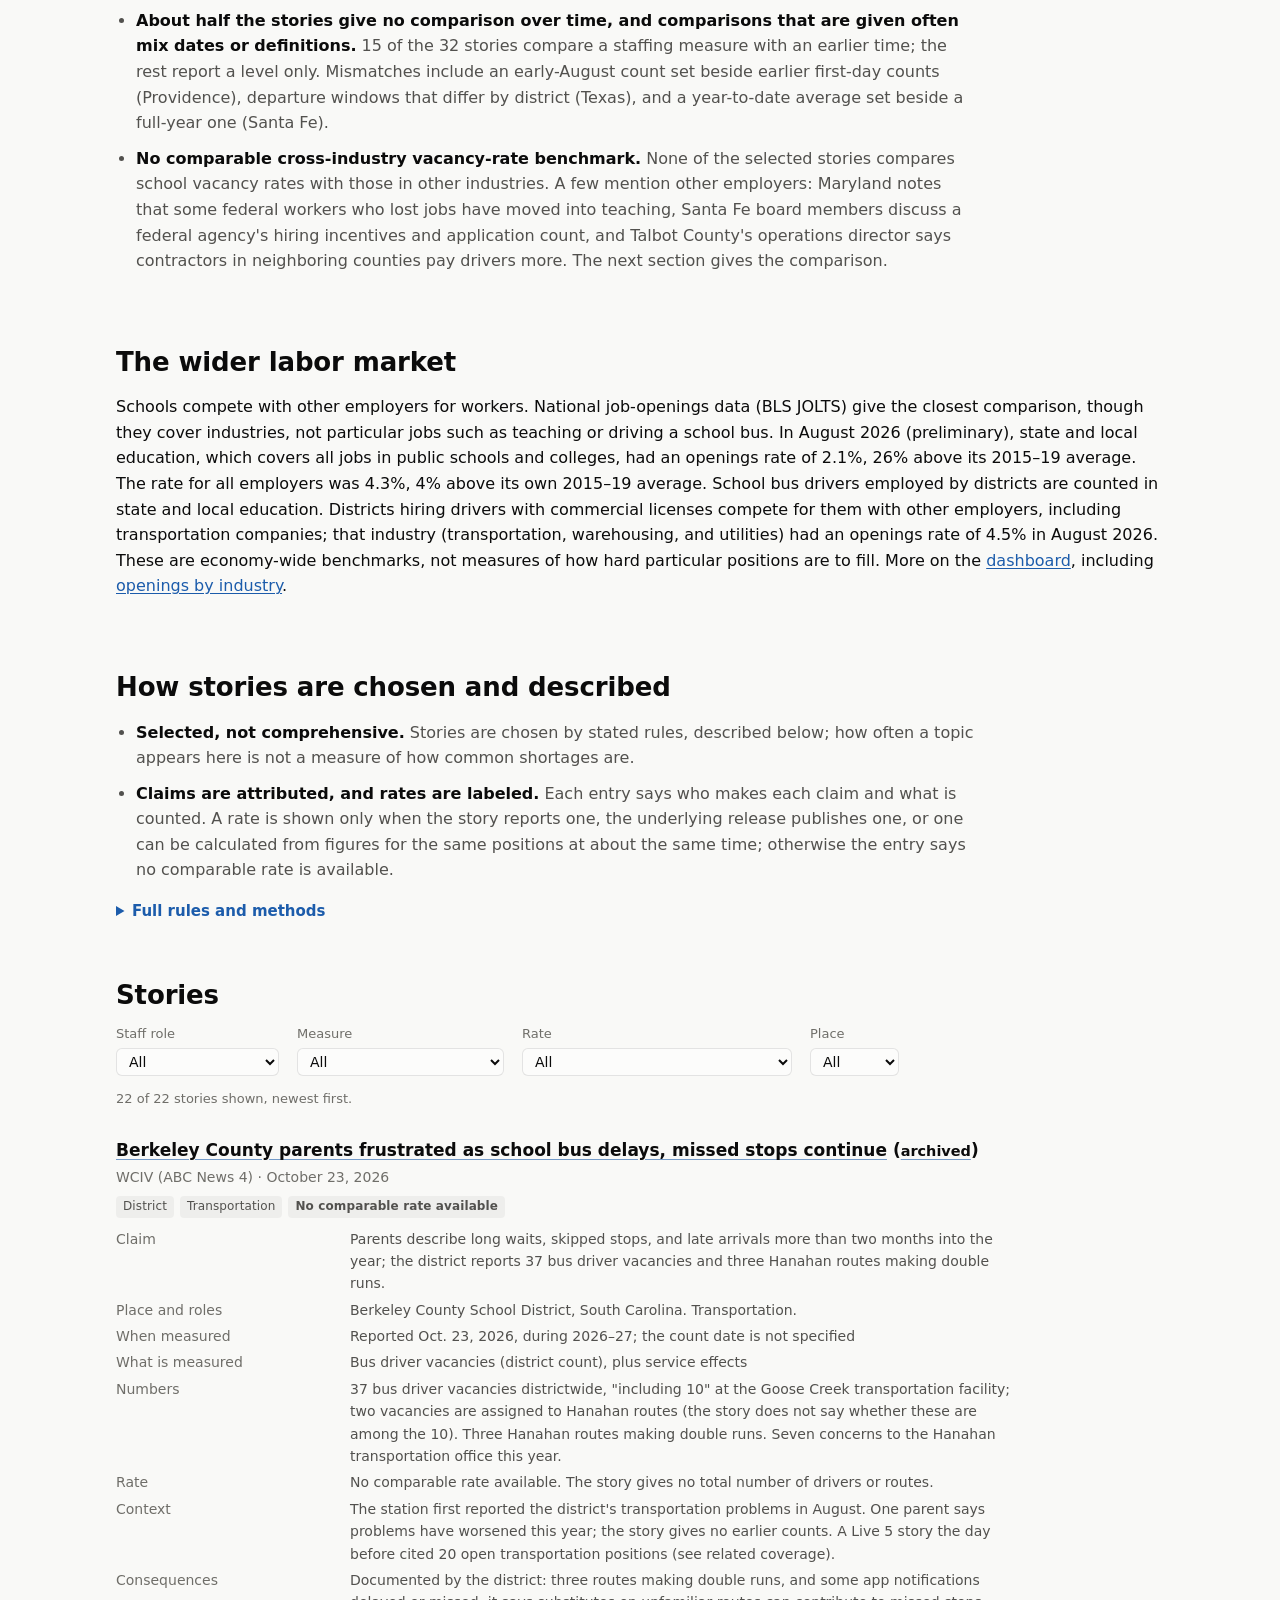
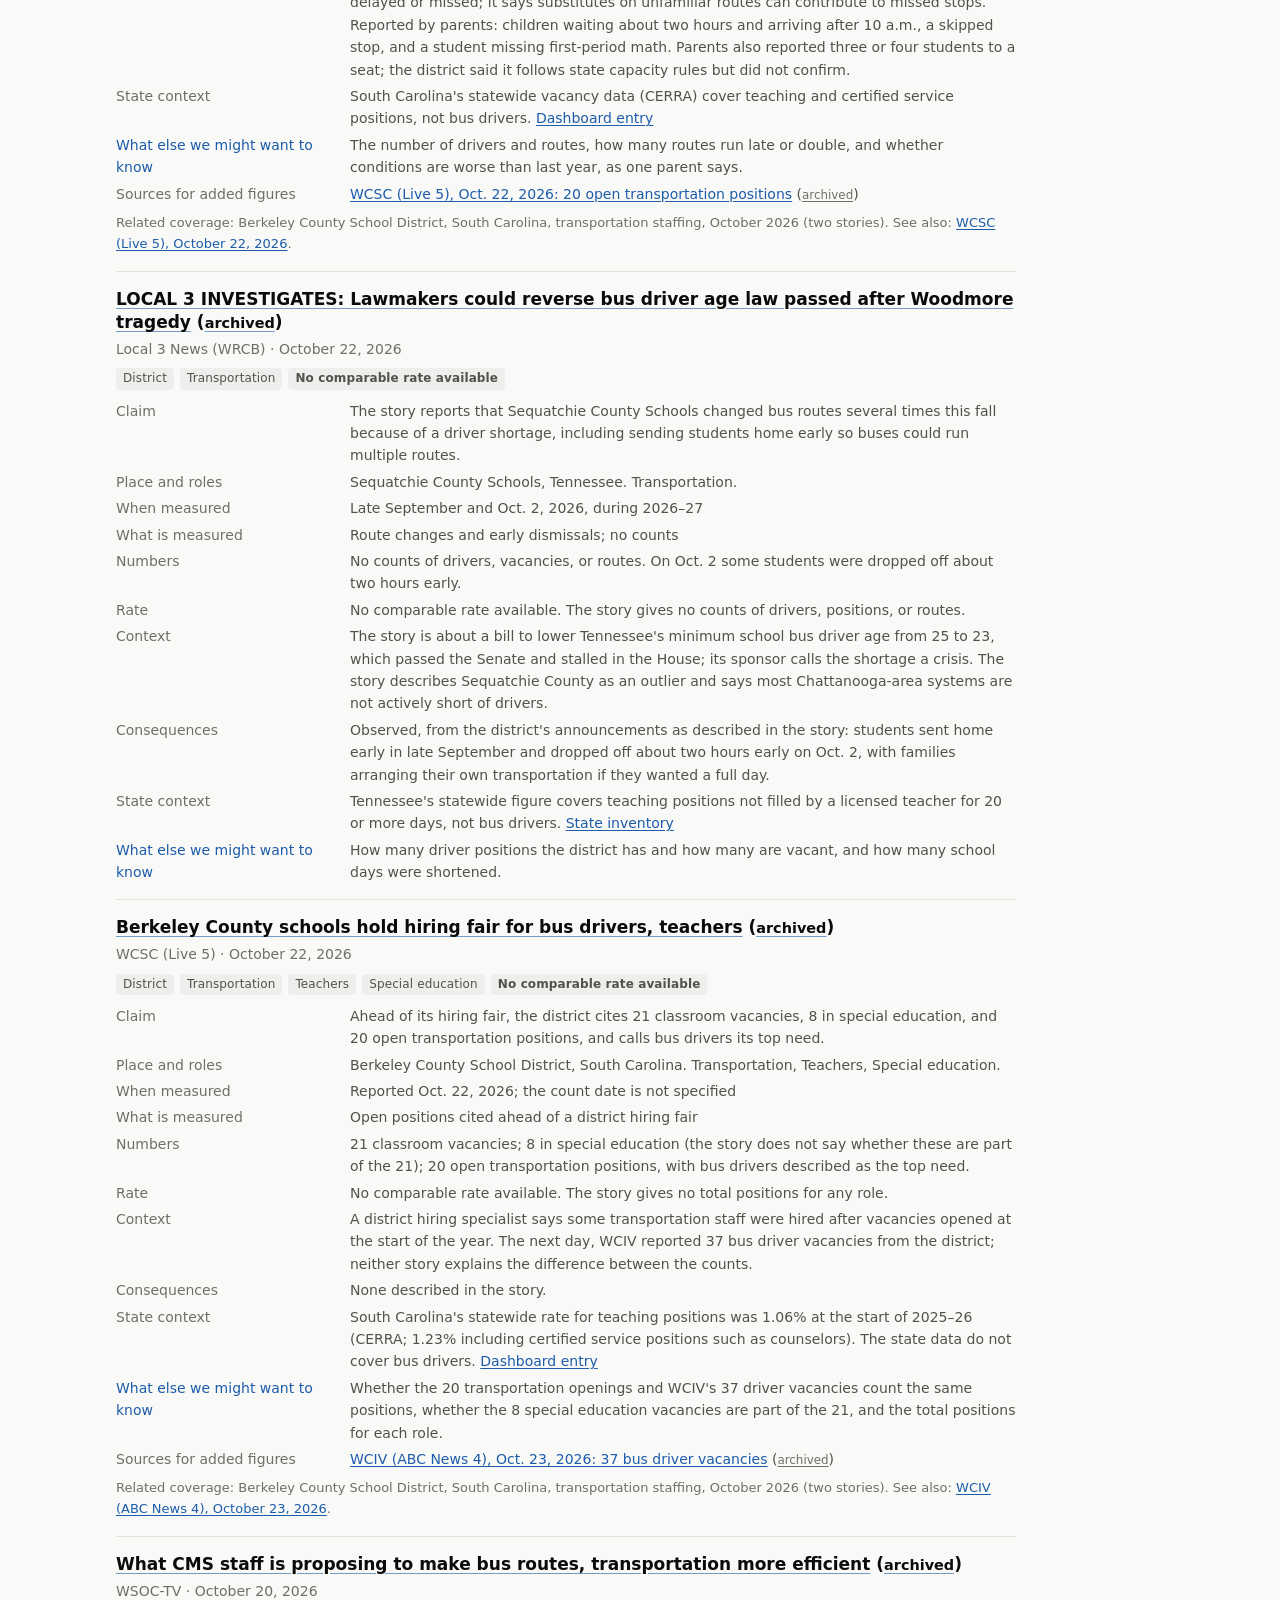
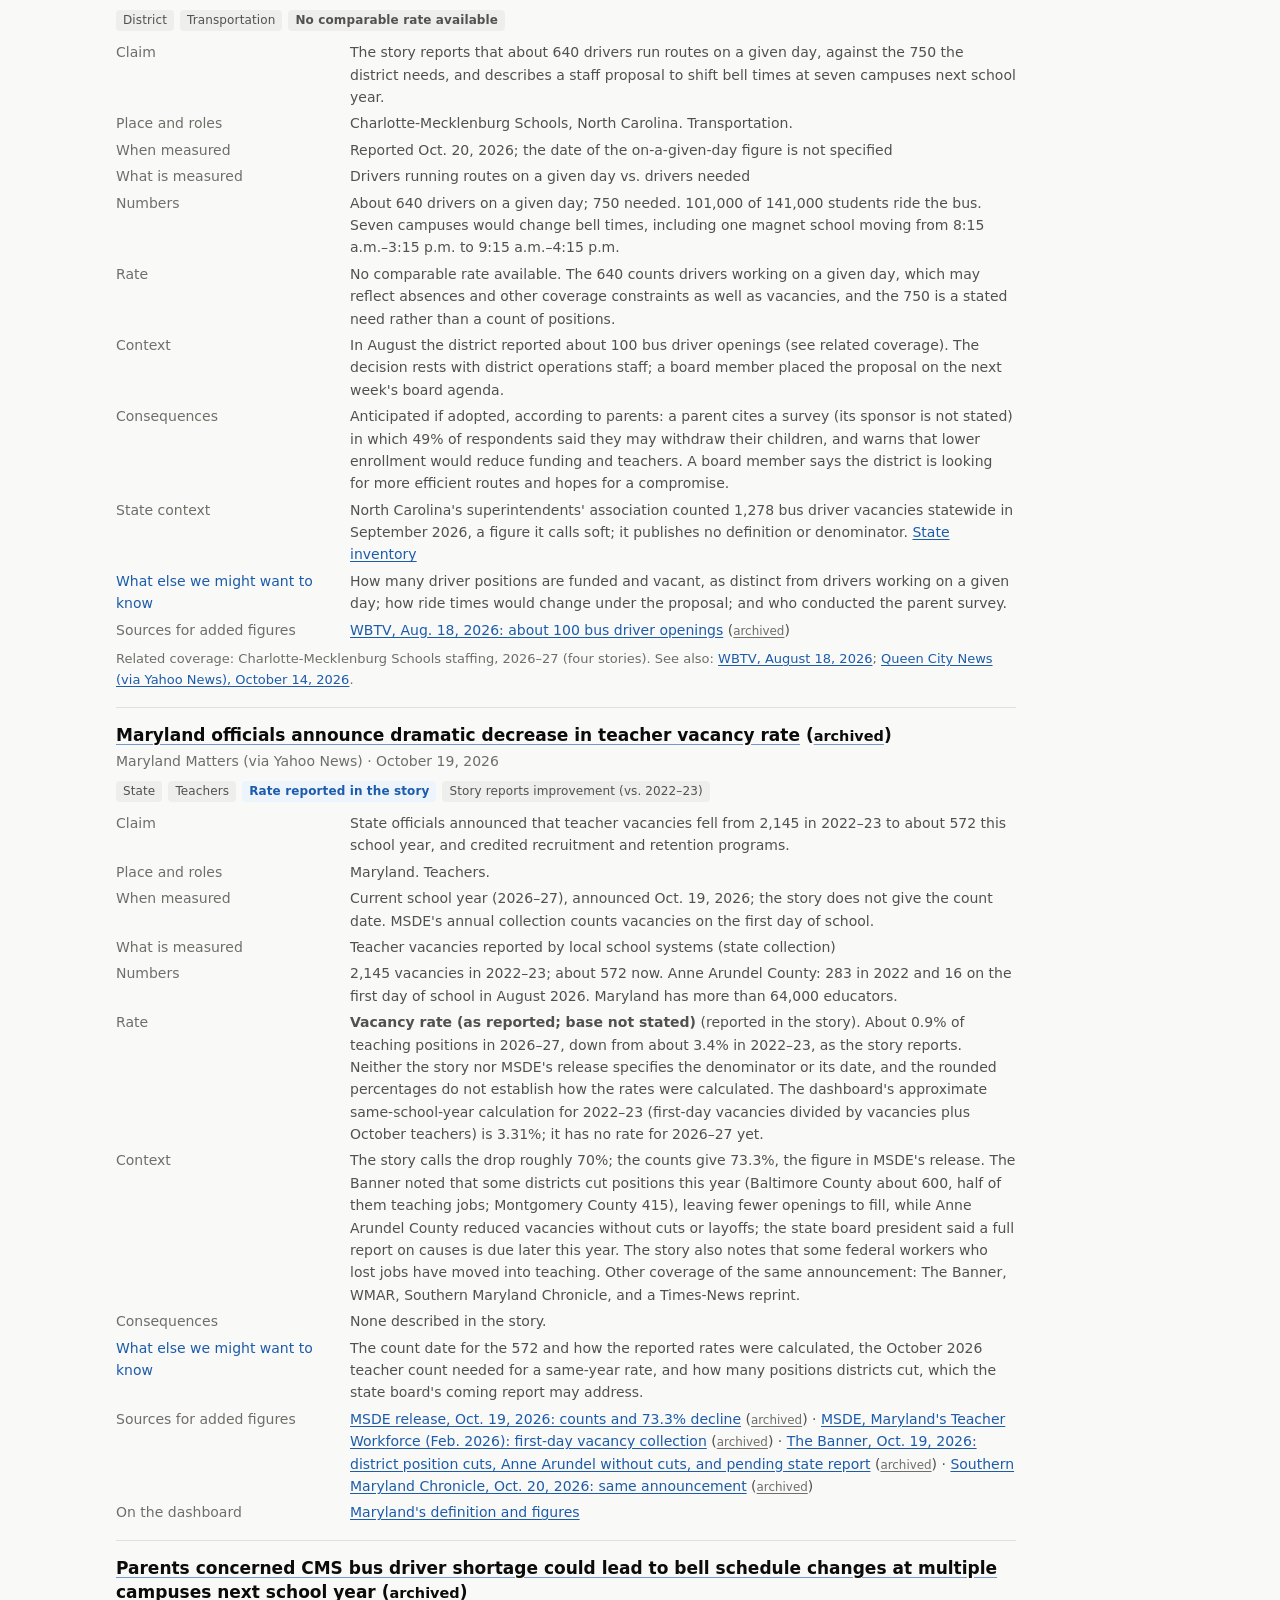
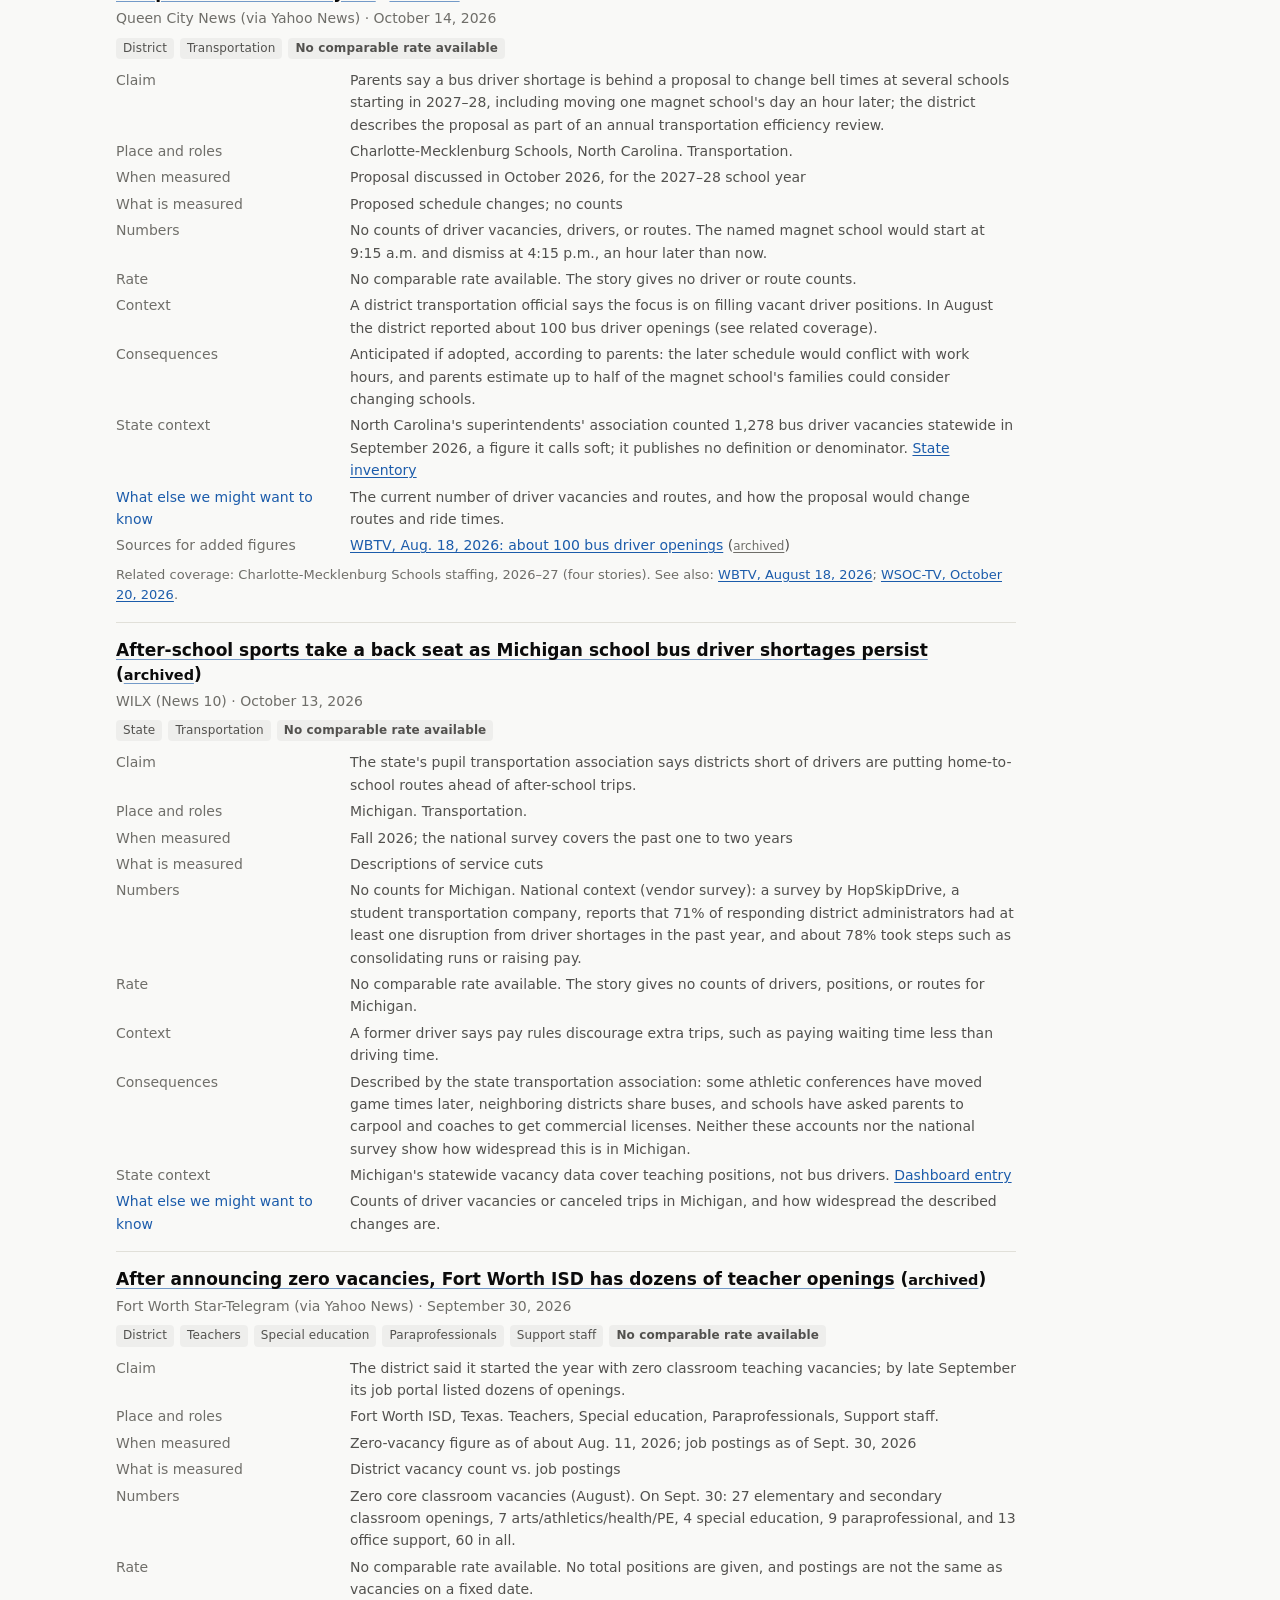
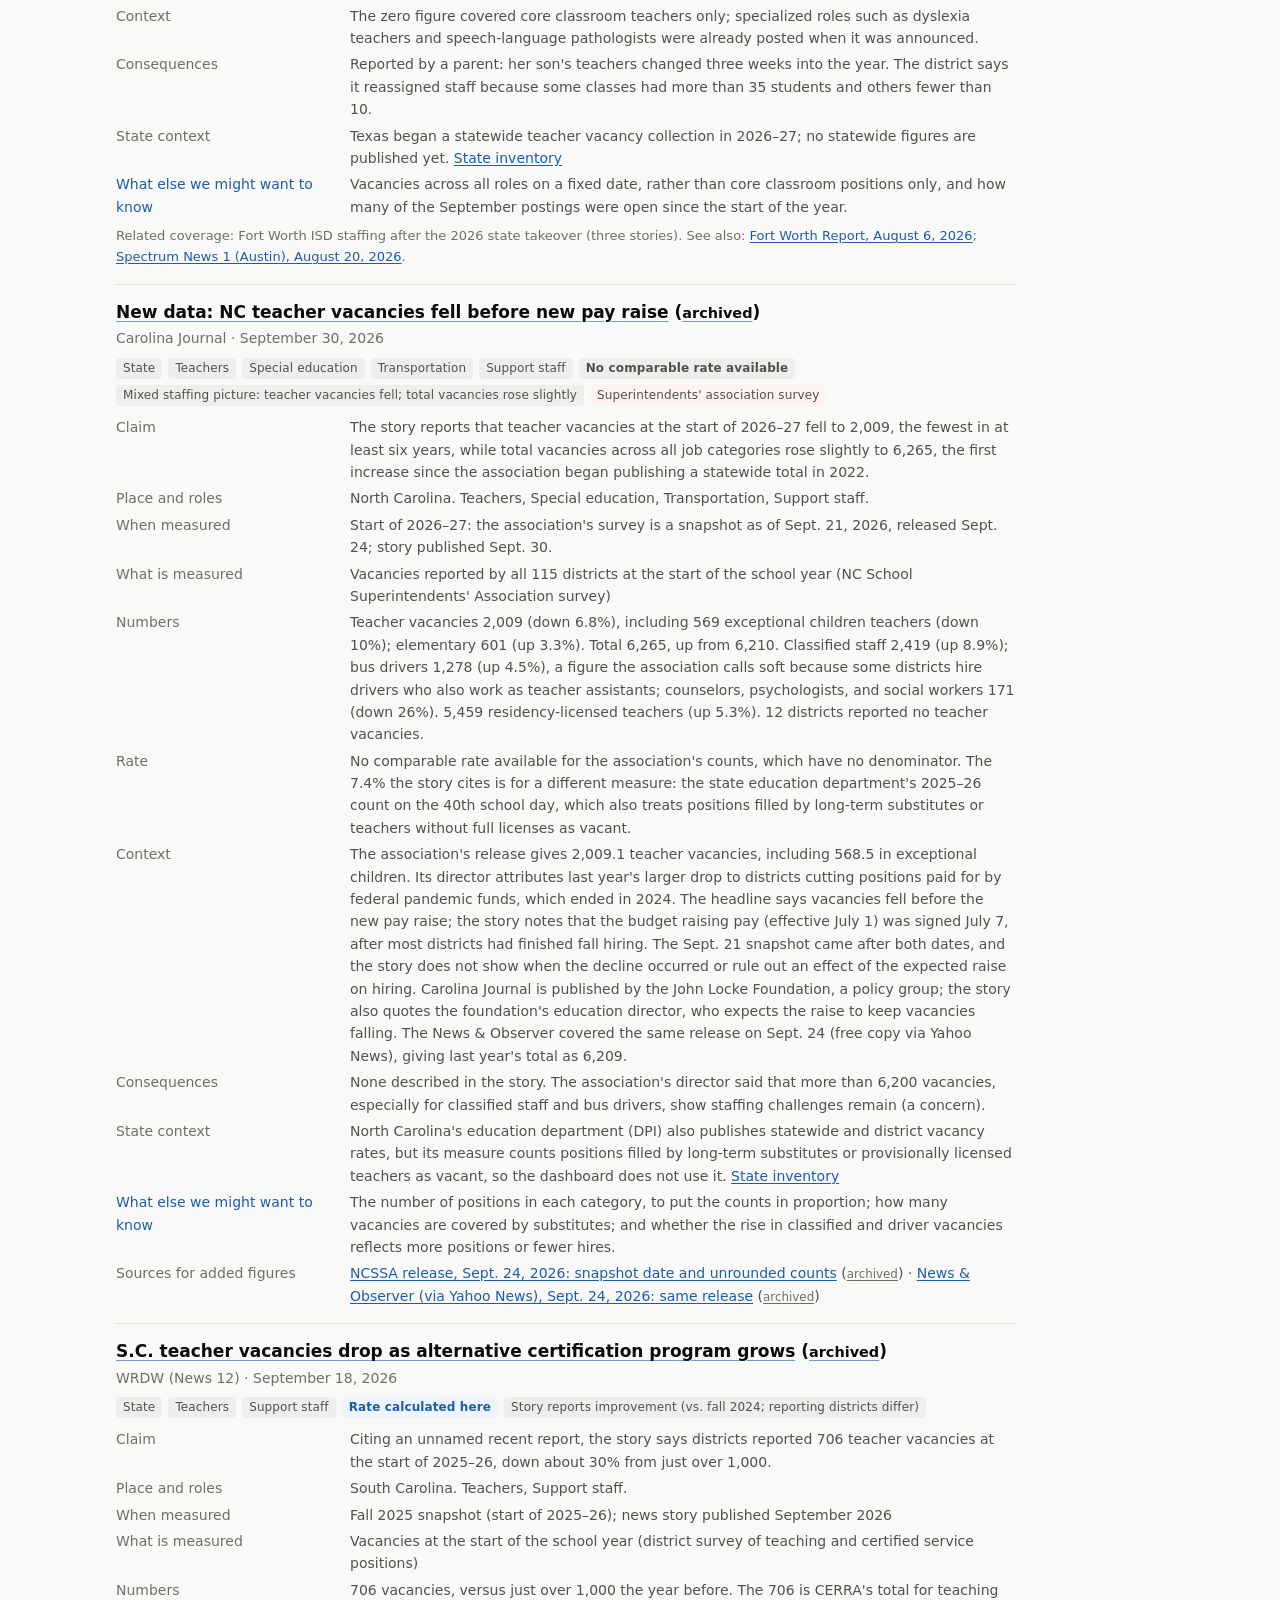
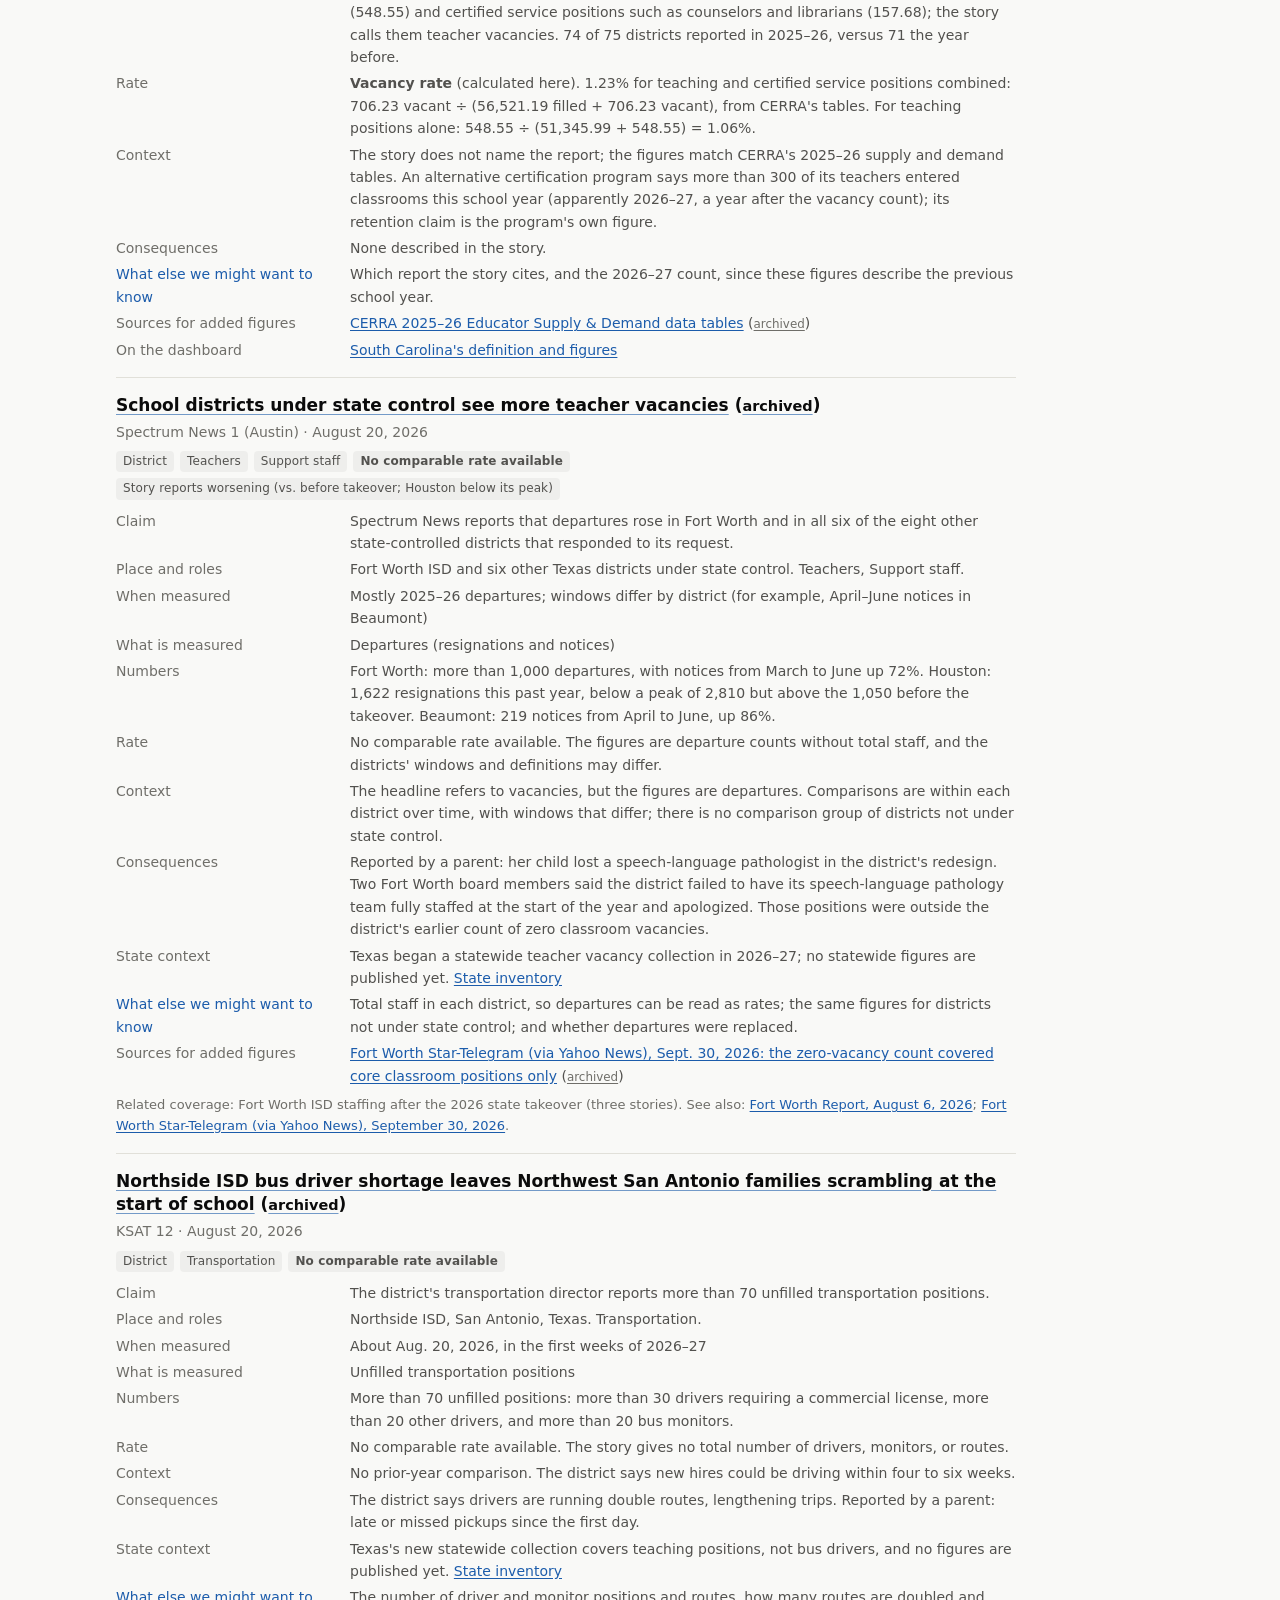
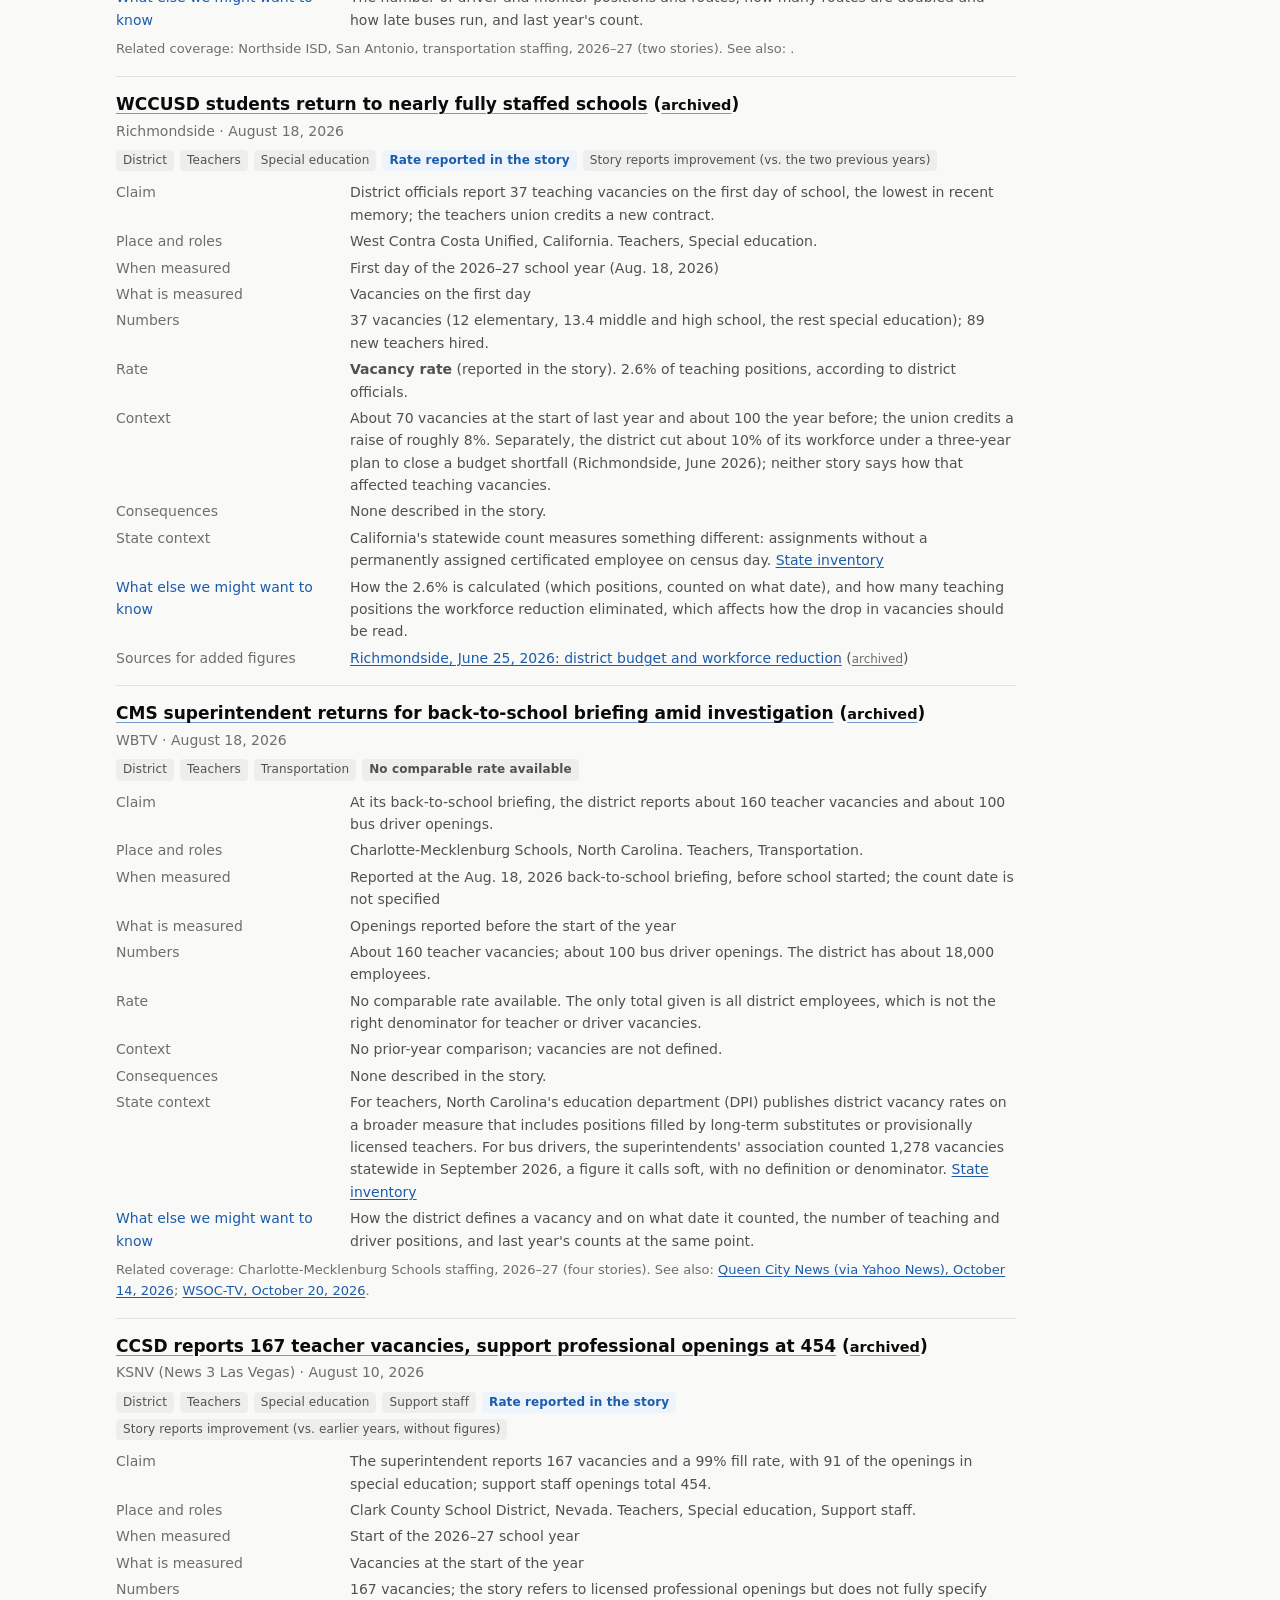
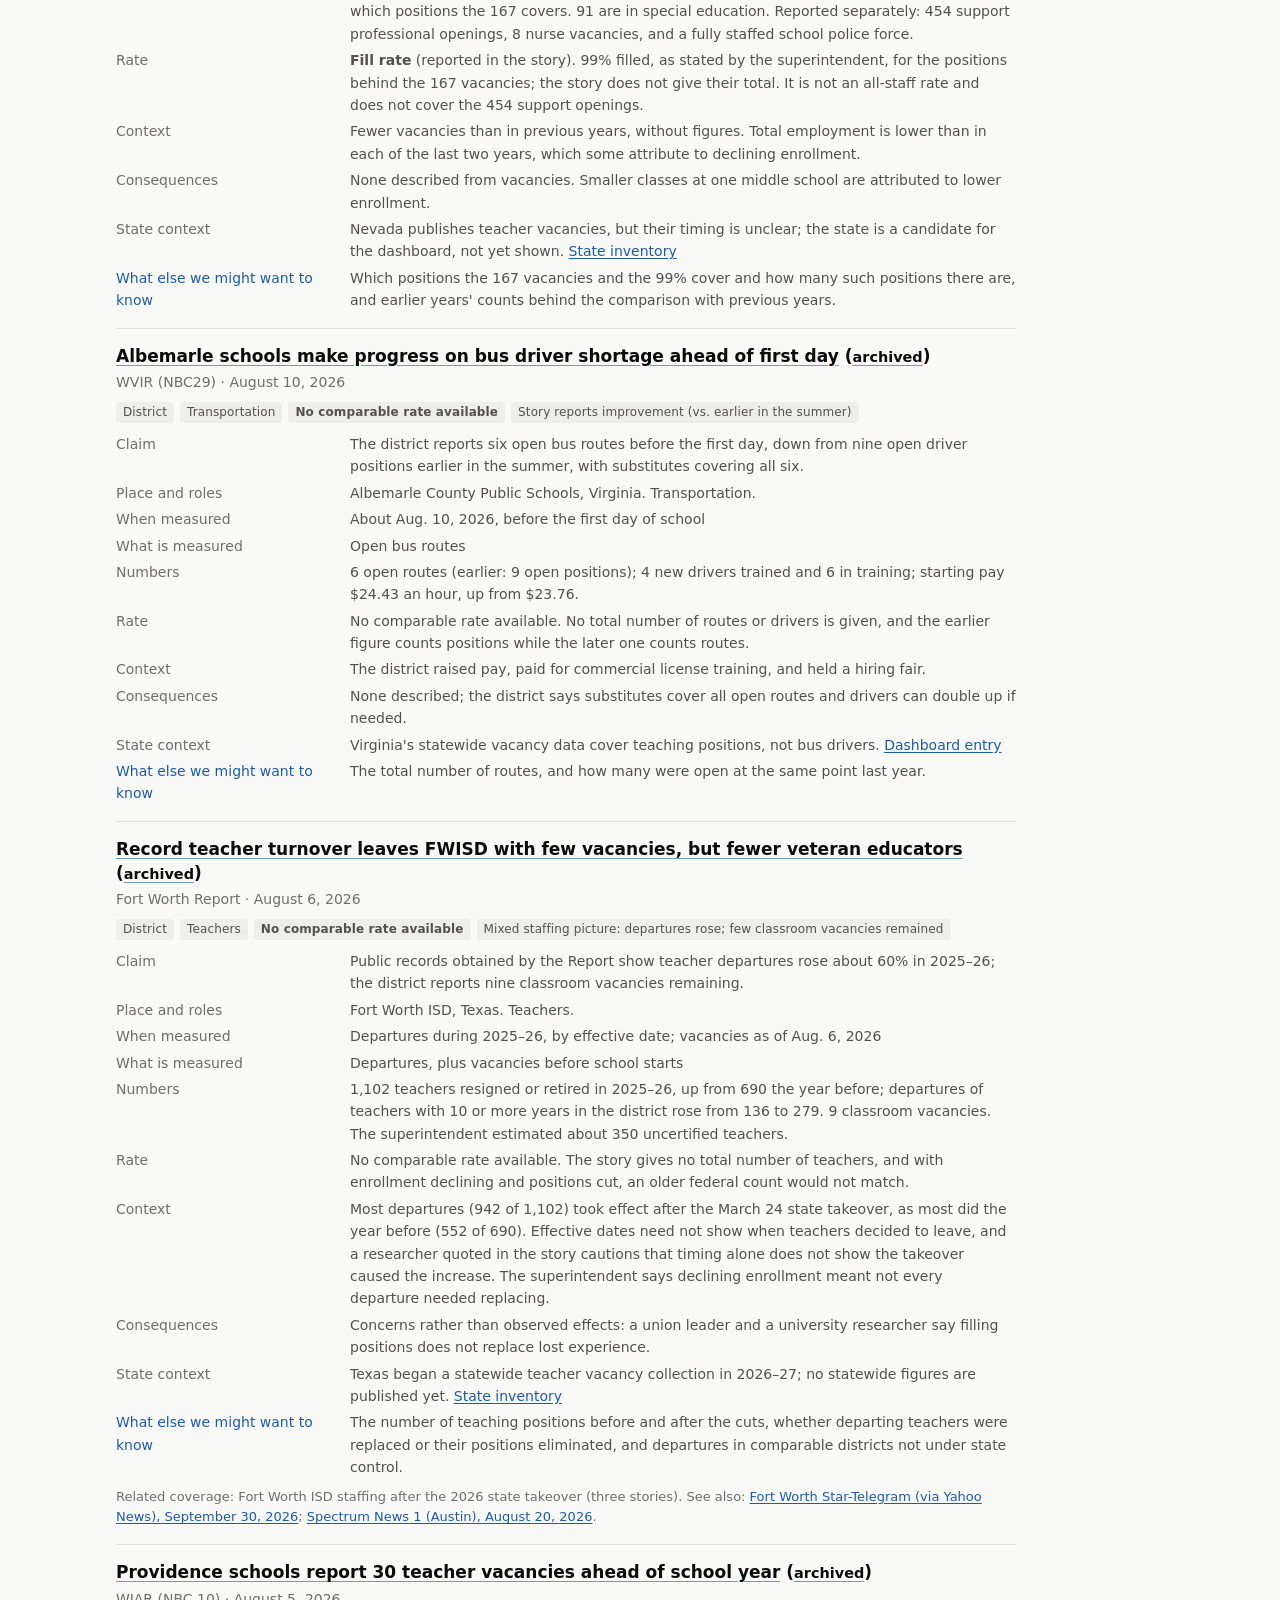
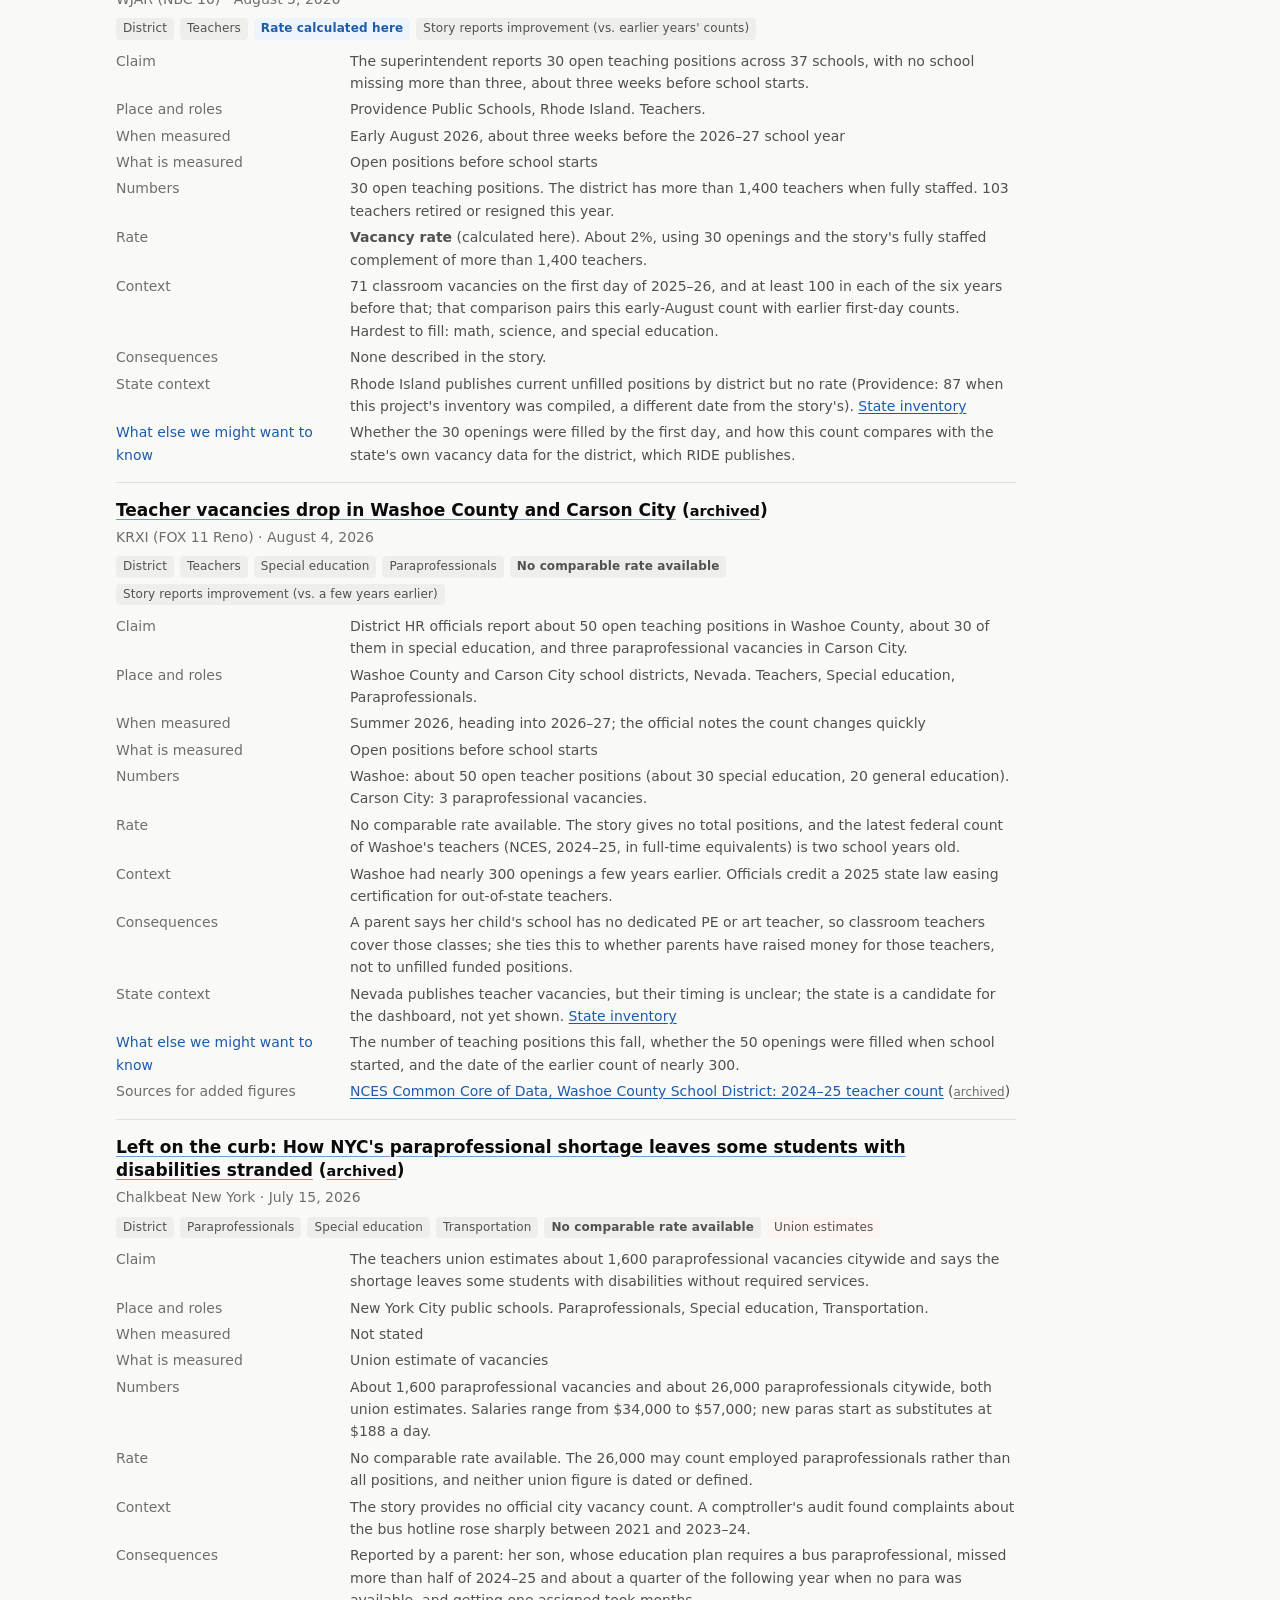
==== commit 5e82035a: "Add Week 3 news drafts; update ND and NM inventory rows Adds ten draft entries (Oct. 24-31): Waterfo" ====
--- a/news.html
+++ b/news.html
@@ -50,14 +50,14 @@
 
 <section id="coverage">
   <h2>What the coverage shows so far</h2>
-  <p class="small">Based on the 22 stories logged as of October 24, 2026. Stories are selected by rule, not sampled, so these are patterns in this coverage, not measures of shortages themselves.</p>
+  <p class="small">Based on the 32 stories logged as of October 31, 2026. Stories are selected by rule, not sampled, so these are patterns in this coverage, not measures of shortages themselves. Some describe staffing conditions; others describe what the stories supply and leave out, which is itself a finding about what readers can learn from the coverage.</p>
   <ul class="limits">
-    <li><strong>Teacher stories mostly report improvement; transportation stories mostly report continuing problems.</strong> Most teacher stories with a comparison over time report fewer vacancies than a year or more earlier (Maryland, Illinois, Iowa, South Carolina, Providence, West Contra Costa, Washoe, and Clark County). Transportation stories more often describe double runs, late buses, early dismissals, and proposed schedule changes; Albemarle County, Va., where open routes fell over the summer, is an exception. 11 of the 22 stories involve transportation, including 5 of the 6 entries added most recently.</li>
+    <li><strong>Teacher stories mostly report improvement; transportation stories mostly report continuing problems.</strong> Most teacher stories with a comparison over time report fewer vacancies than a year or more earlier (Maryland, Illinois, Iowa, South Carolina, Providence, West Contra Costa, Washoe, and Clark County). Santa Fe is mixed: district vacancies nearly doubled last year, while early figures this year are lower. Transportation stories more often describe double runs, canceled or consolidated routes, late buses, early dismissals, and proposed schedule changes; Albemarle County, Va., where open routes fell over the summer, is an exception. 17 of the 32 stories involve transportation, including 6 of the 10 added most recently; they cover 12 places, because later stories revisit Charlotte-Mecklenburg (four stories), Berkeley County, and Northside ISD. Substitute coverage is a separate problem: Baltimore County reports schools where many classes lacked a teacher or substitute after it ended an outsourcing contract.</li>
     <li><strong>Falling vacancy counts often come with fewer positions.</strong> Declines reported in Maryland, Clark County, West Contra Costa, and Fort Worth appear alongside position cuts or falling enrollment, and North Carolina's superintendents' association attributes the previous year's larger drop to positions cut when federal pandemic funds ended. Iowa's teachers union raises a similar objection to the state's measure. Not every decline is described that way: The Banner reports that Anne Arundel County, Md., reduced vacancies without cuts or layoffs. A smaller count can mean positions were filled or eliminated, and the stories rarely say which.</li>
-    <li><strong>Headlines and figures often measure different things.</strong> A story about vacancies reports departures (Texas); "teacher vacancies" include counselors and librarians (South Carolina); "zero vacancies" covers core classroom positions only (Fort Worth); and a reported rate does not state its denominator or date (Maryland).</li>
-    <li><strong>Scale is rarely available.</strong> 15 of the 22 entries lack a comparable rate for their main measure, usually because no matching count of positions is given, so it is hard to tell whether, for example, 160 teacher openings is large or small for that district.</li>
-    <li><strong>Comparisons over time often mix dates or definitions,</strong> such as an early-August count set beside earlier first-day counts (Providence) or departure windows that differ by district (Texas).</li>
-    <li><strong>No quantitative comparison with other industries.</strong> None of the selected stories compares school staffing with conditions in other industries; one (Maryland) notes that some federal workers who lost jobs have moved into teaching. The next section gives the comparison.</li>
+    <li><strong>Headlines and figures often measure different things.</strong> A story about vacancies reports departures (Texas); "teacher vacancies" include counselors and librarians (South Carolina); "zero vacancies" covers core classroom positions only (Fort Worth); a reported rate does not state its denominator or date (Maryland); and "unfilled teaching positions" include counselors and speech-language pathologists, from a survey about a quarter of districts answered (North Dakota).</li>
+    <li><strong>Stories rarely supply scale, and checking recovers it only sometimes.</strong> 5 of the 32 stories report a rate for their main measure, and they are different kinds: two vacancy rates (one with no stated base), a fill rate, a share of positions filled, and a share of classes covered at 52 Baltimore County schools, which is not a vacancy rate. This page adds rates for 3 more entries, two calculated from matching counts and one from the underlying state release. That leaves 24 of 32 without a rate for their main measure even after checking, usually because no count of total positions could be found, so it is hard to tell whether, for example, 160 teacher openings is large or small for that district.</li>
+    <li><strong>About half the stories give no comparison over time, and comparisons that are given often mix dates or definitions.</strong> 15 of the 32 stories compare a staffing measure with an earlier time; the rest report a level only. Mismatches include an early-August count set beside earlier first-day counts (Providence), departure windows that differ by district (Texas), and a year-to-date average set beside a full-year one (Santa Fe).</li>
+    <li><strong>No comparable cross-industry vacancy-rate benchmark.</strong> None of the selected stories compares school vacancy rates with those in other industries. A few mention other employers: Maryland notes that some federal workers who lost jobs have moved into teaching, Santa Fe board members discuss a federal agency's hiring incentives and application count, and Talbot County's operations director says contractors in neighboring counties pay drivers more. The next section gives the comparison.</li>
   </ul>
 </section>
 
@@ -76,7 +76,7 @@
     <summary>Full rules and methods</summary>
     <ul class="limits">
     <li><strong>Selected, not comprehensive.</strong> Stories are included if they come from U.S. news outlets (not automated meeting summaries or vendor blogs), are freely readable in full when logged, make a specific claim about a defined place and staff role, and are not repeats of an underlying release already logged (related coverage is grouped instead). Stories about improving staffing are included deliberately. How often a topic appears here is not a measure of how common shortages are. Paywalled outlets, including many large newspapers, are excluded by rule; a free syndicated copy of a paywalled outlet's story qualifies.</li>
-    <li><strong>Claims are attributed.</strong> "The district says…" reports a claim; it is not independent verification. The source of key figures is labeled specifically, such as a union estimate, a vendor-sponsored survey, or a district administrative count, either for the whole entry or beside the figures concerned. Each entry separates when a figure was measured from when the story was published. Consequences are labeled by kind: observed and documented, reported by someone (named by role), a concern, or anticipated if a proposal is adopted. Direction tags describe what the story reports about staffing measures (vacancies, openings, departures) relative to a stated baseline; stories with no such comparison have no direction tag. Reports about service, such as a parent's account of worsening delays, are attributed in the entry instead.</li>
+    <li><strong>Claims are attributed.</strong> "The district says…" reports a claim; it is not independent verification. The source of key figures is labeled specifically, such as a union estimate, a vendor-sponsored survey, or a district administrative count, either for the whole entry or beside the figures concerned. Each entry separates when a figure was measured from when the story was published. Consequences are labeled by kind: observed and documented, reported by someone (named by role), a concern, or anticipated if a proposal is adopted. Direction tags describe what the story reports about staffing measures (vacancies, openings, departures, and coverage of teaching assignments by teachers or substitutes) relative to a stated baseline; stories with no such comparison have no direction tag. Reports about service, such as a parent's account of worsening delays or transportation delays generally, are attributed in the entry instead.</li>
     <li><strong>Rates are labeled by where they come from.</strong> The label refers to the entry's main measure; rates for other measures mentioned in a story are described in the entry. <em>Reported in the story</em>; <em>from the underlying release</em> (published by the source but not in the story); <em>calculated here</em>, from figures that measure the same positions at about the same time, with the calculation shown; or <em>no comparable rate available</em>, when no compatible count of positions exists. No rates are calculated from mismatched figures; arithmetic on rounded but compatible figures may give "about" a value. Each rate also says what kind of rate it is (a vacancy rate, a fill rate, or another share); a rate reported in a story is not necessarily comparable with others. Calculated vacancy rates use vacant positions divided by filled plus vacant positions for the same roles, places, units, and time. Figures and definitions brought in from outside the story are linked beside the entry.</li>
     <li><strong>Updated weekly.</strong> New stories are found and drafted with the help of an AI assistant, then read and reviewed before they are added. Corrections to entries are recorded in the <a href="provenance.html#changes">changes log</a>.</li>
     <li><strong>Context is added, and gaps are named.</strong> Where a story concerns one district, or a state's figures other than its official vacancy data, a "State context" line says what the state publishes and links its entry on the dashboard or in the 50-state inventory; it describes the state, not the district in the story. "What else we might want to know" names information that would help interpret the story and that neither the story nor the added context supplies.</li>
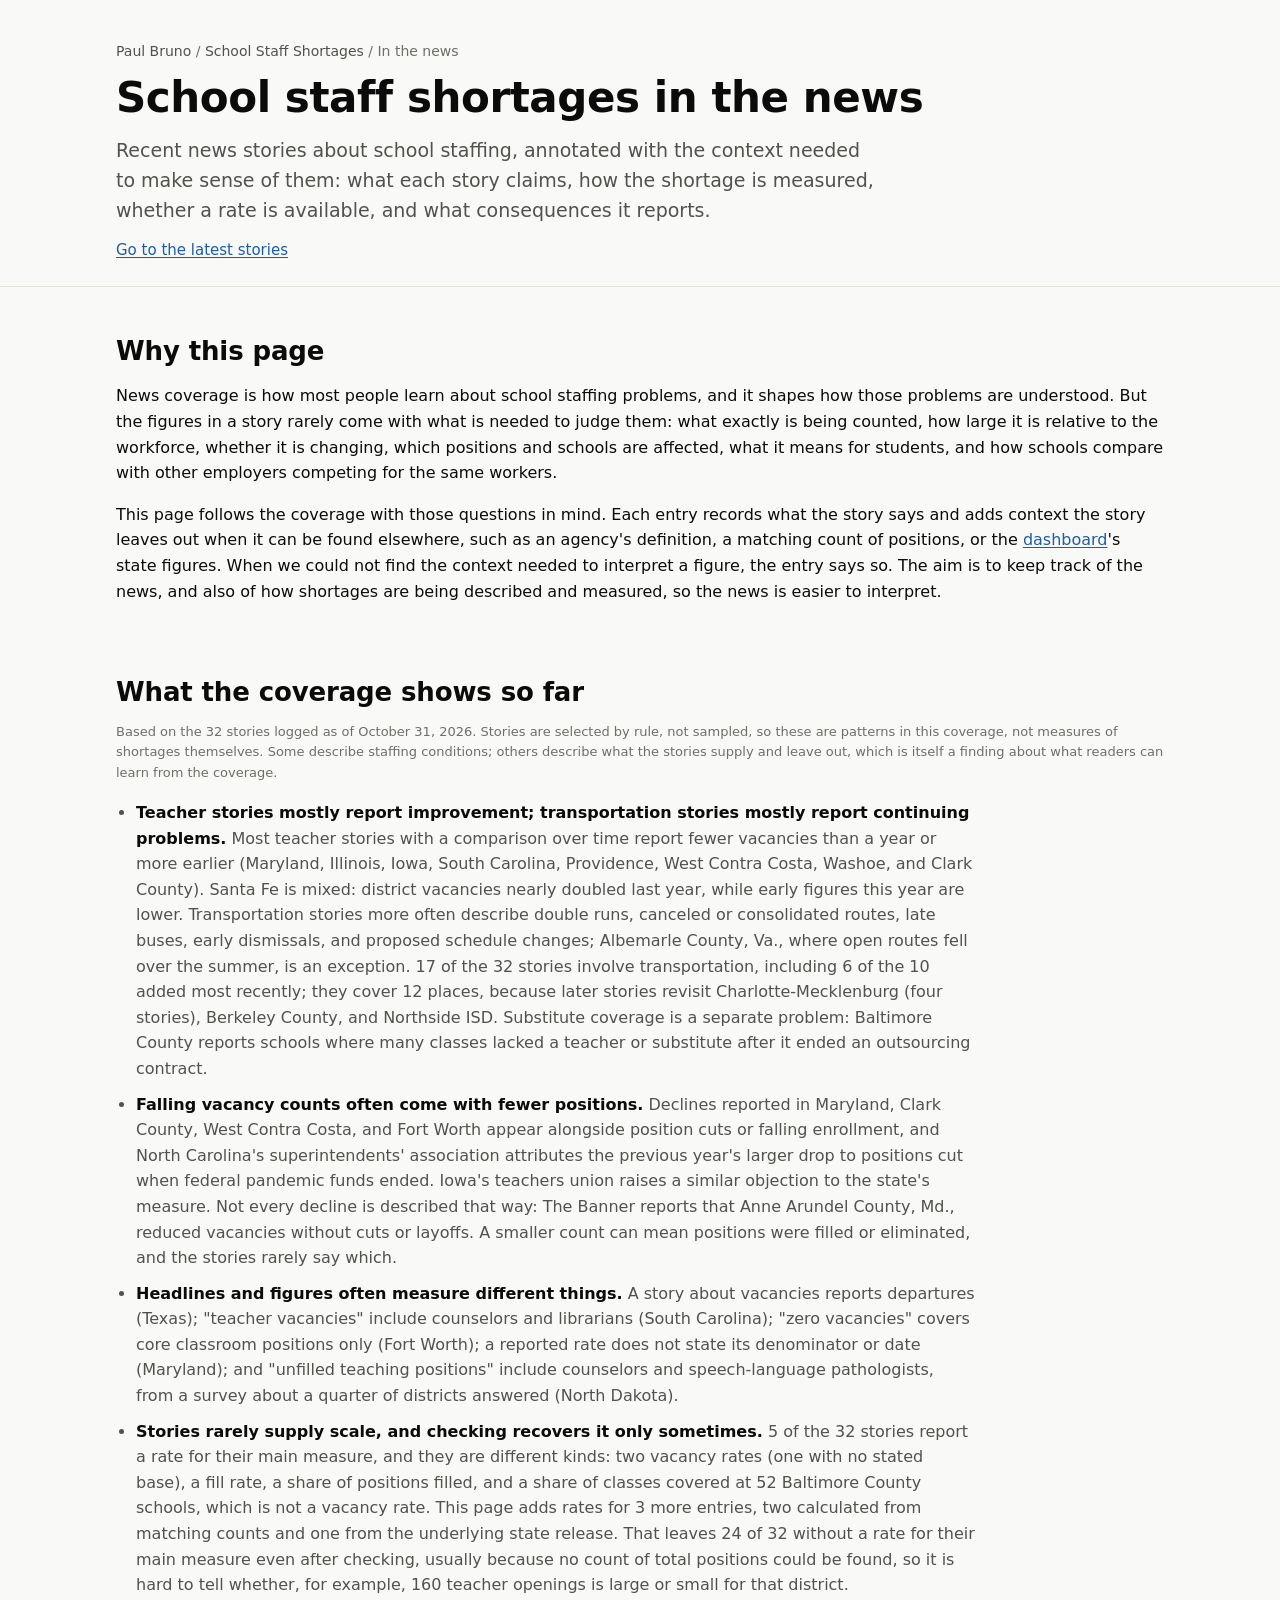
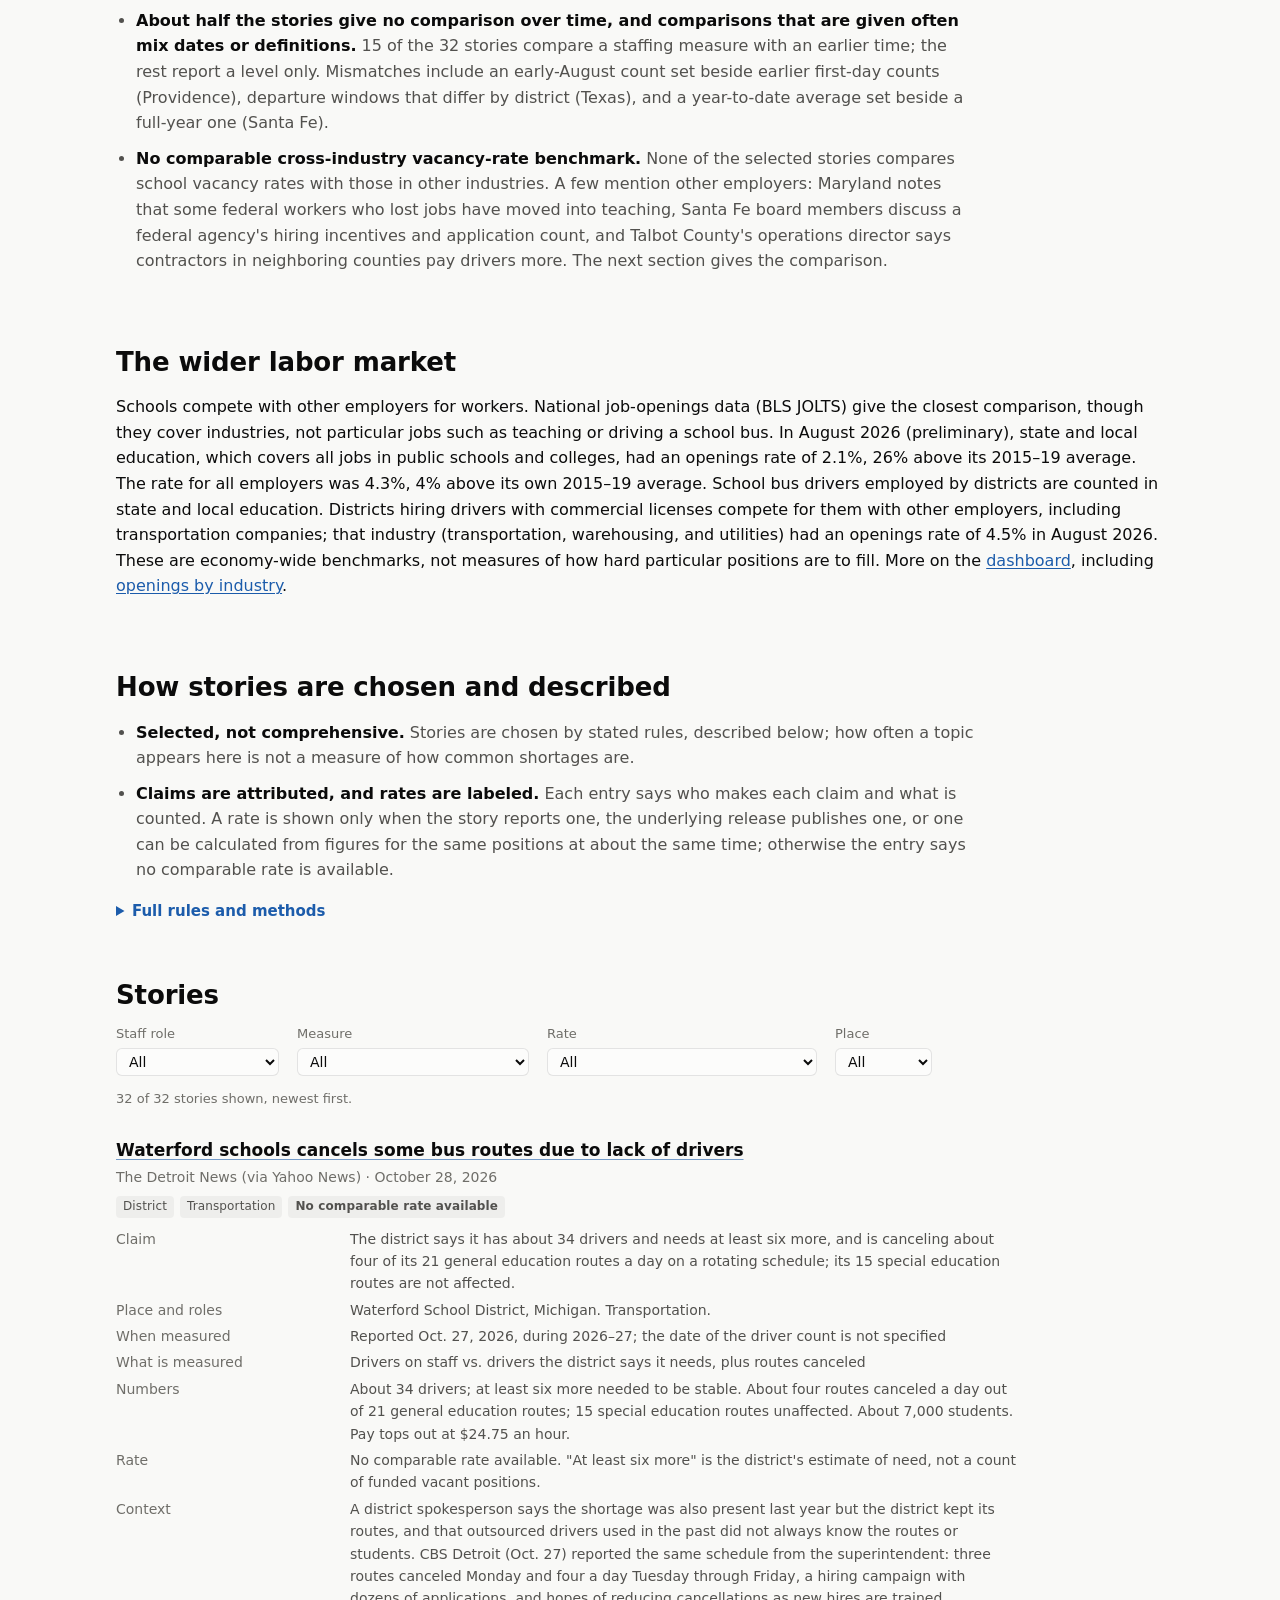
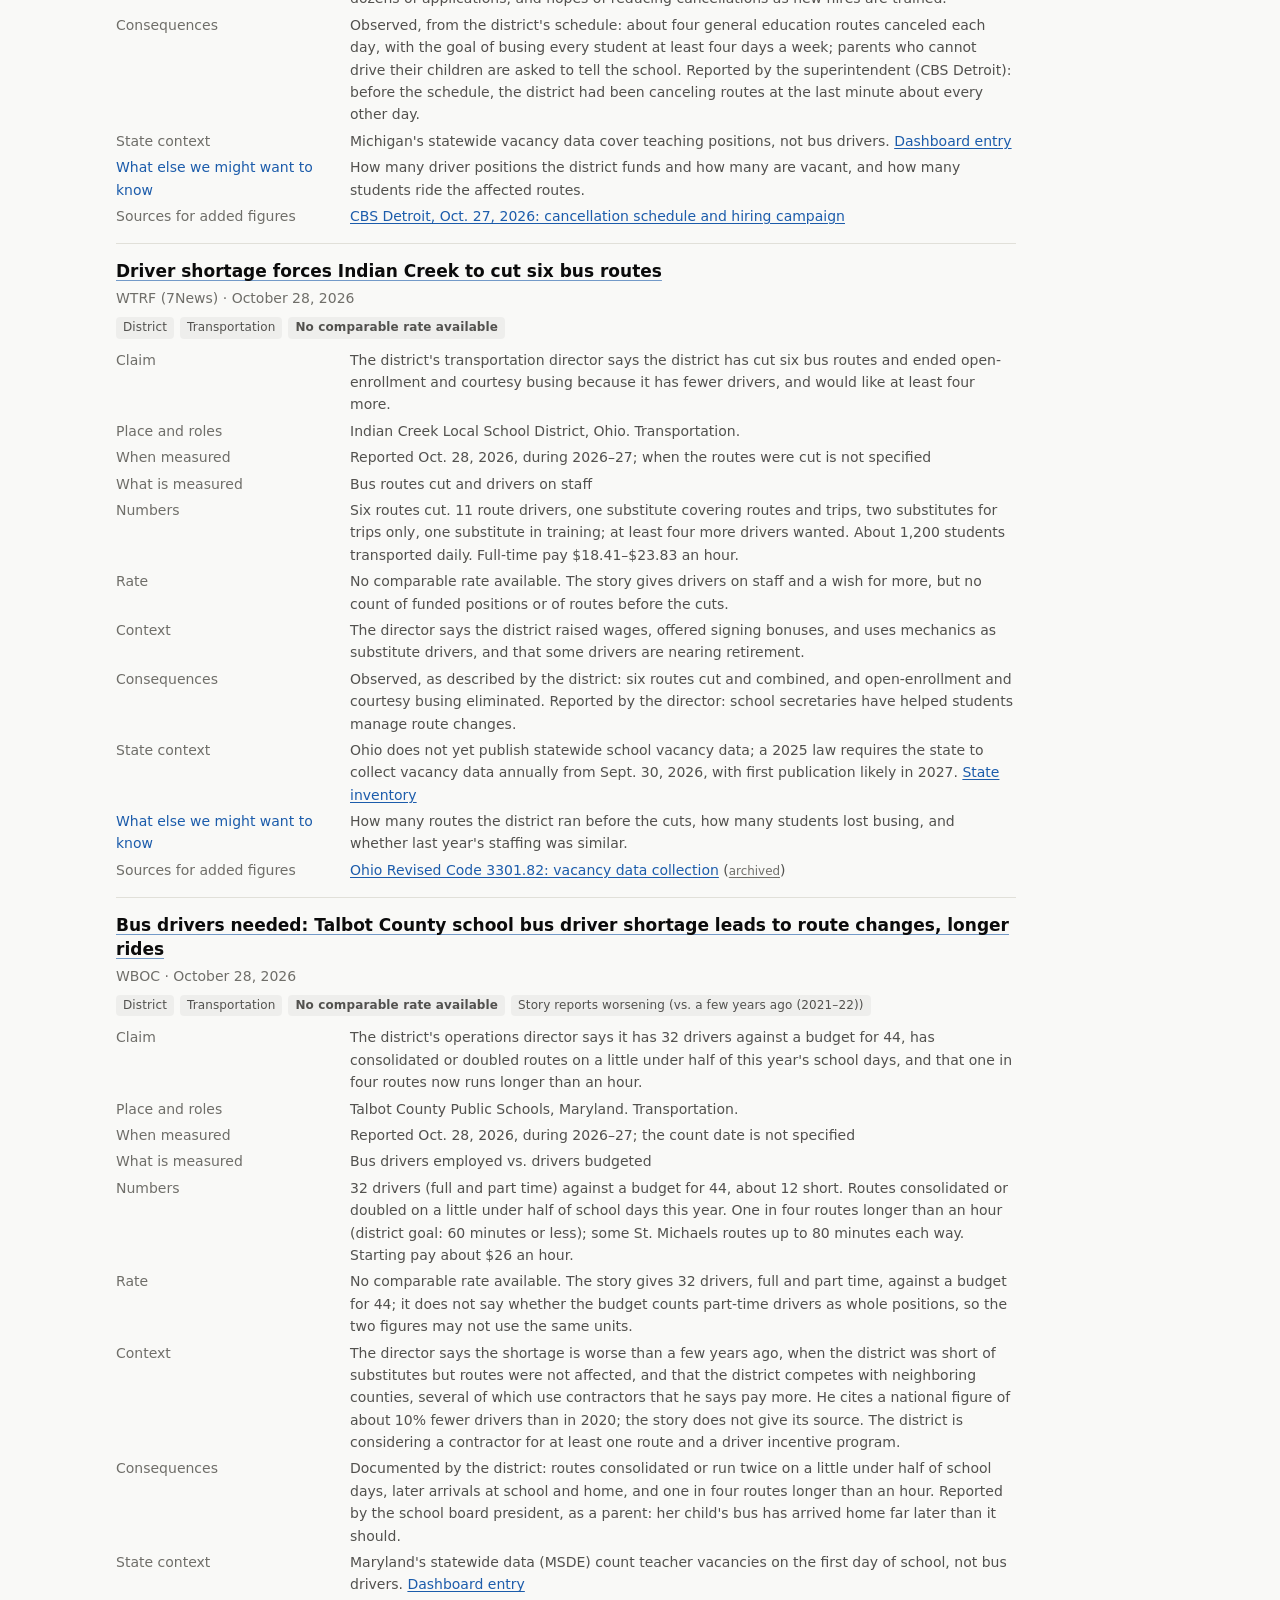
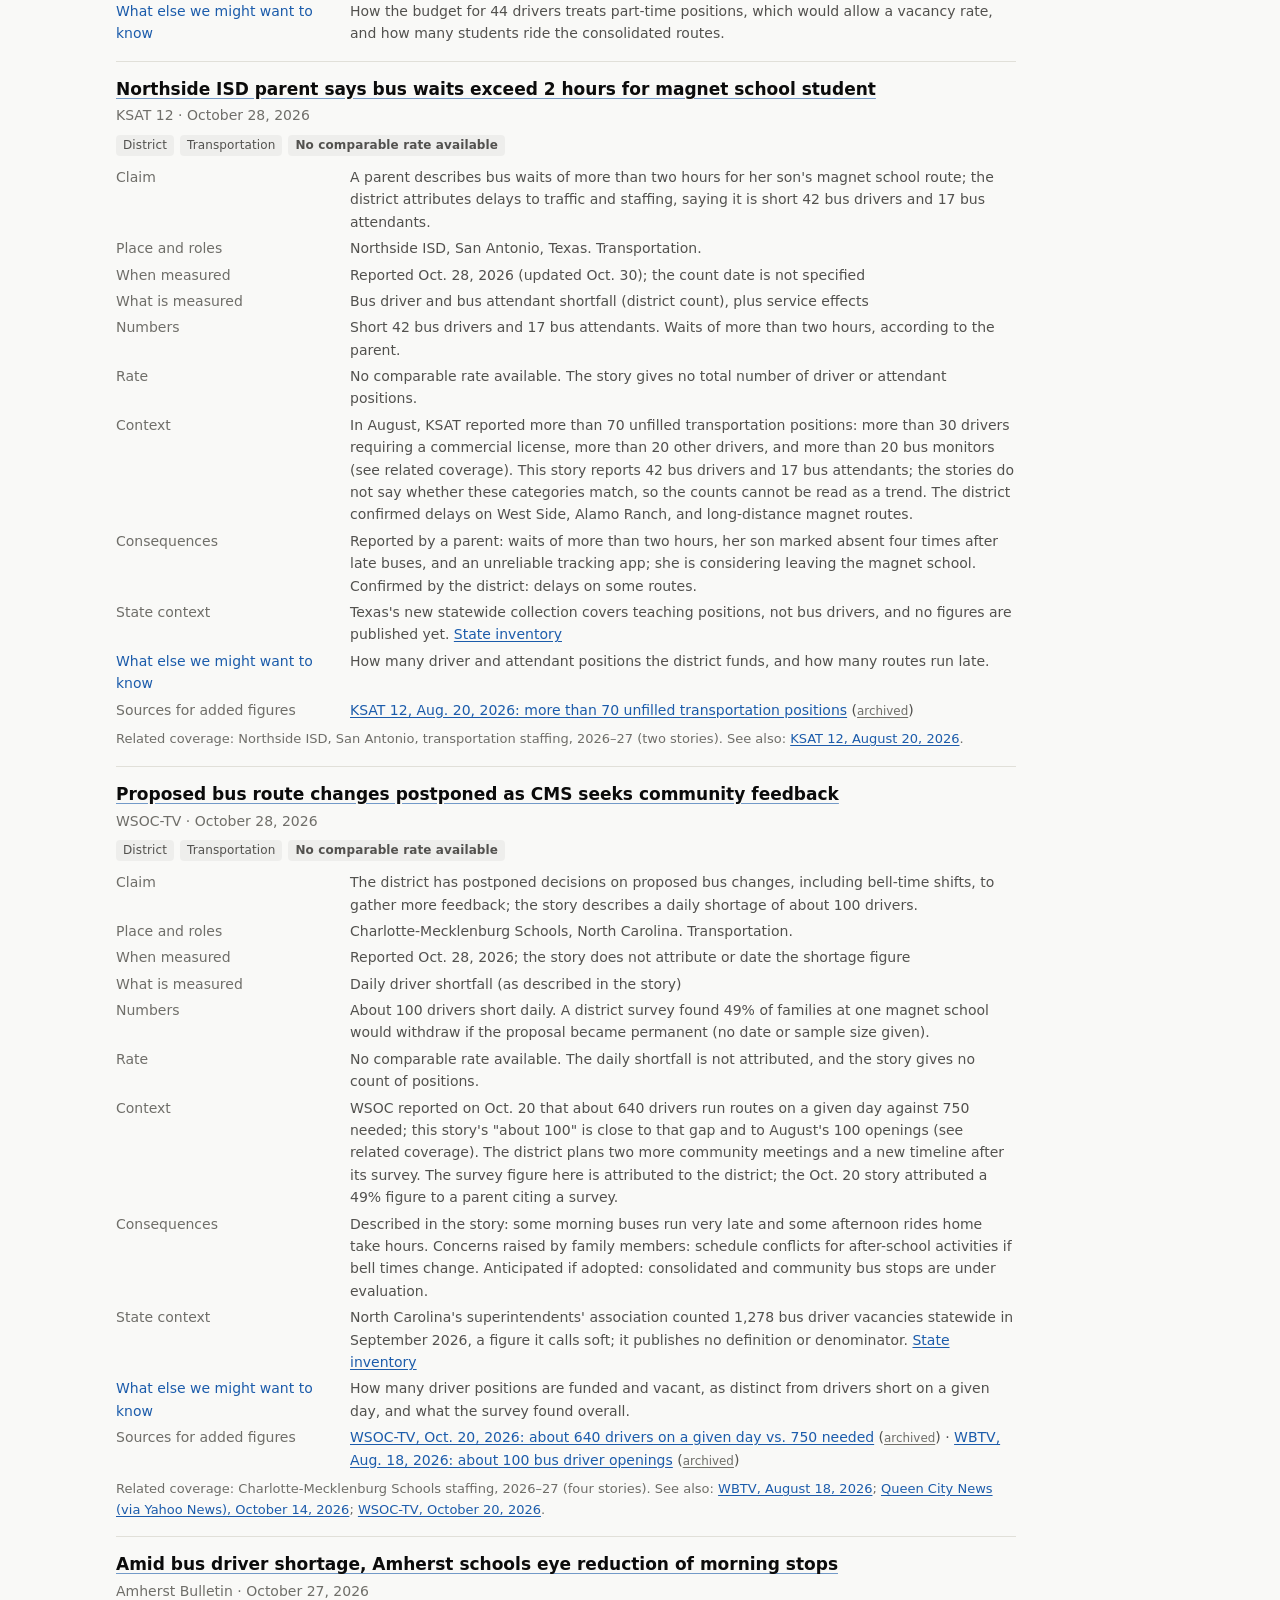
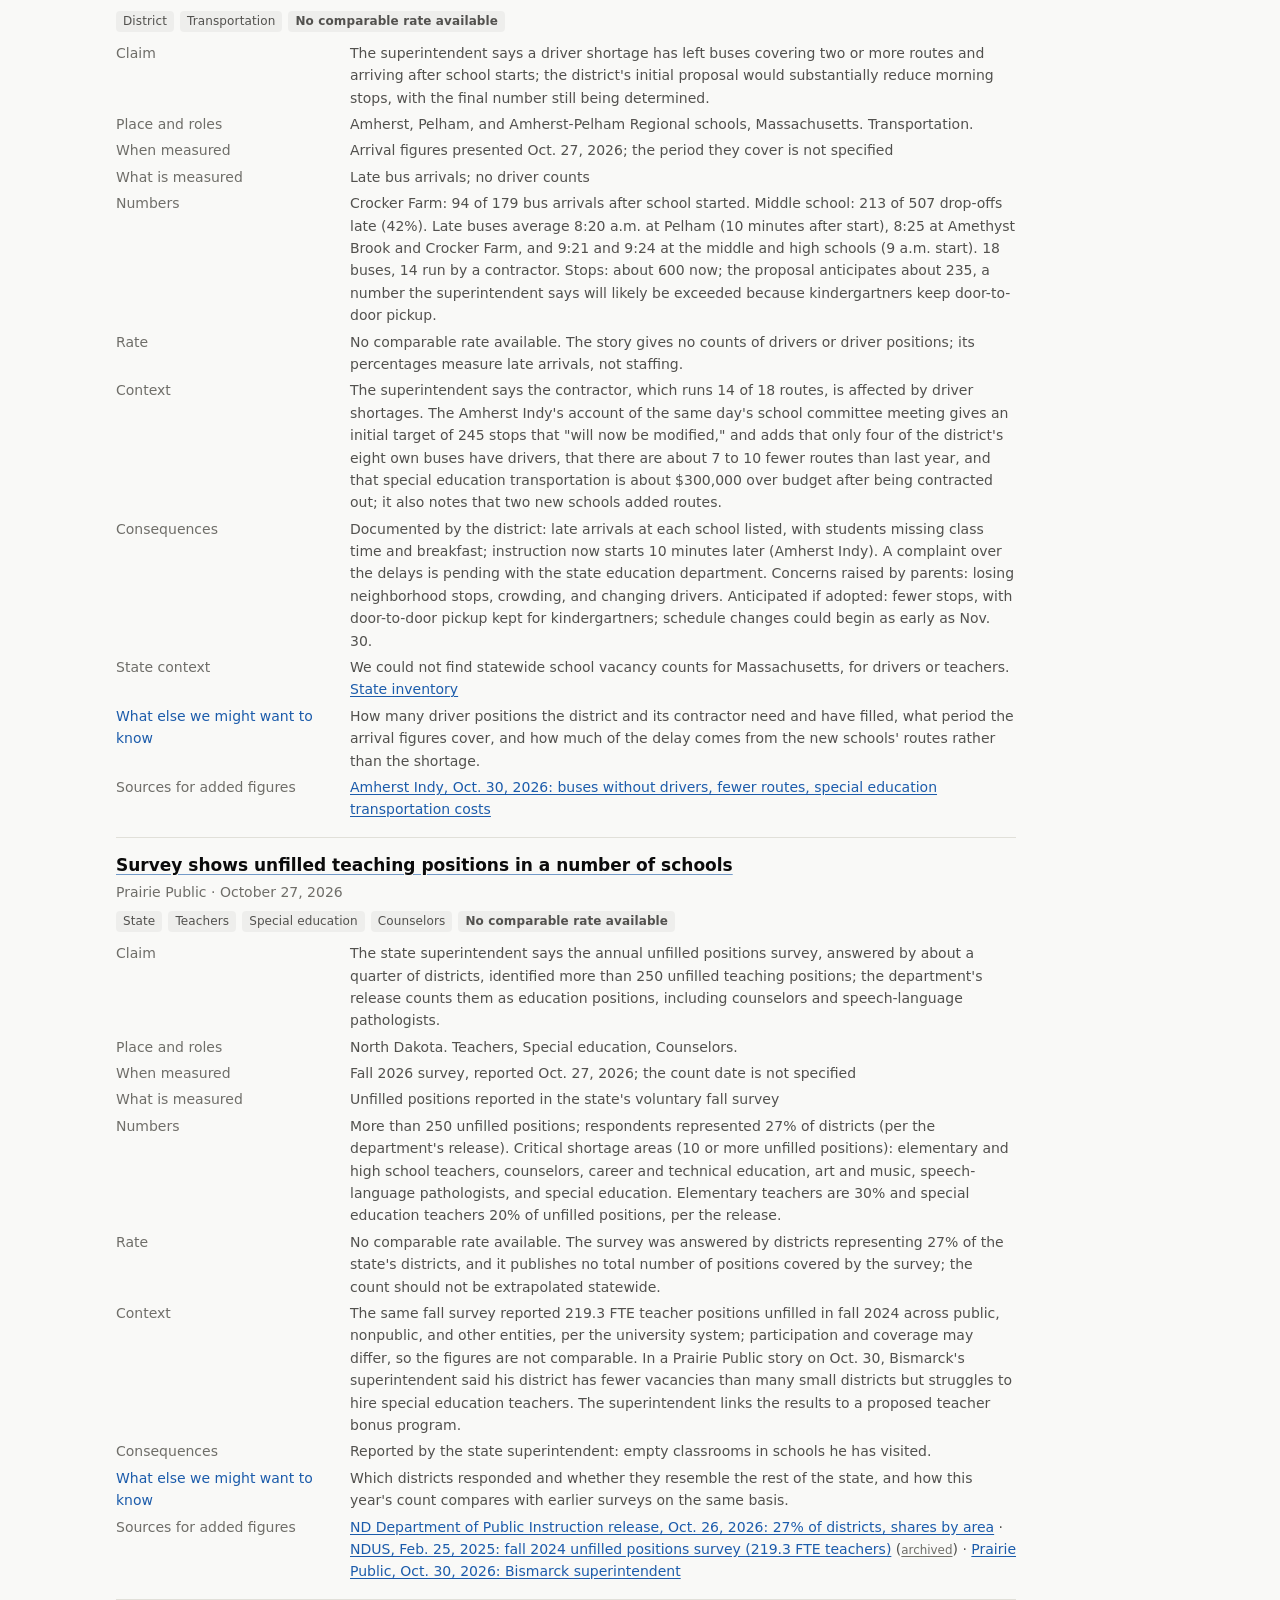
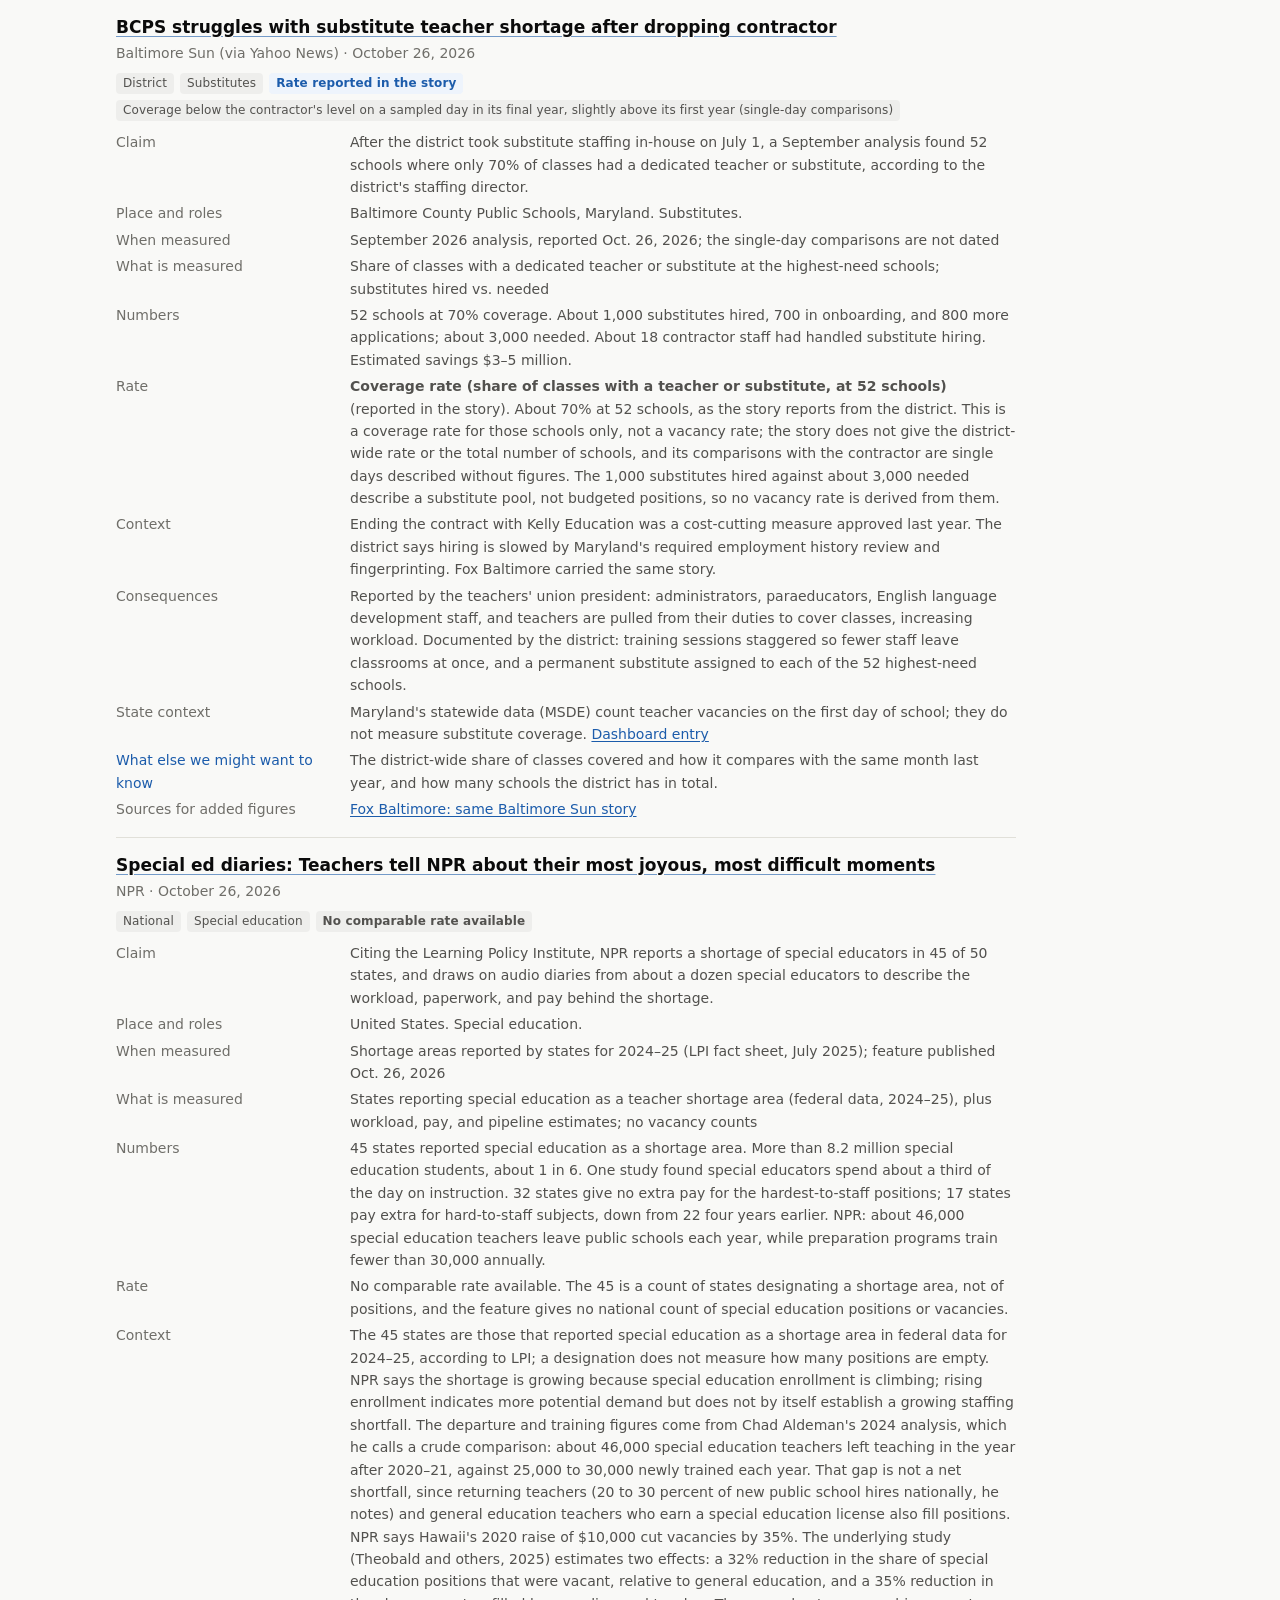
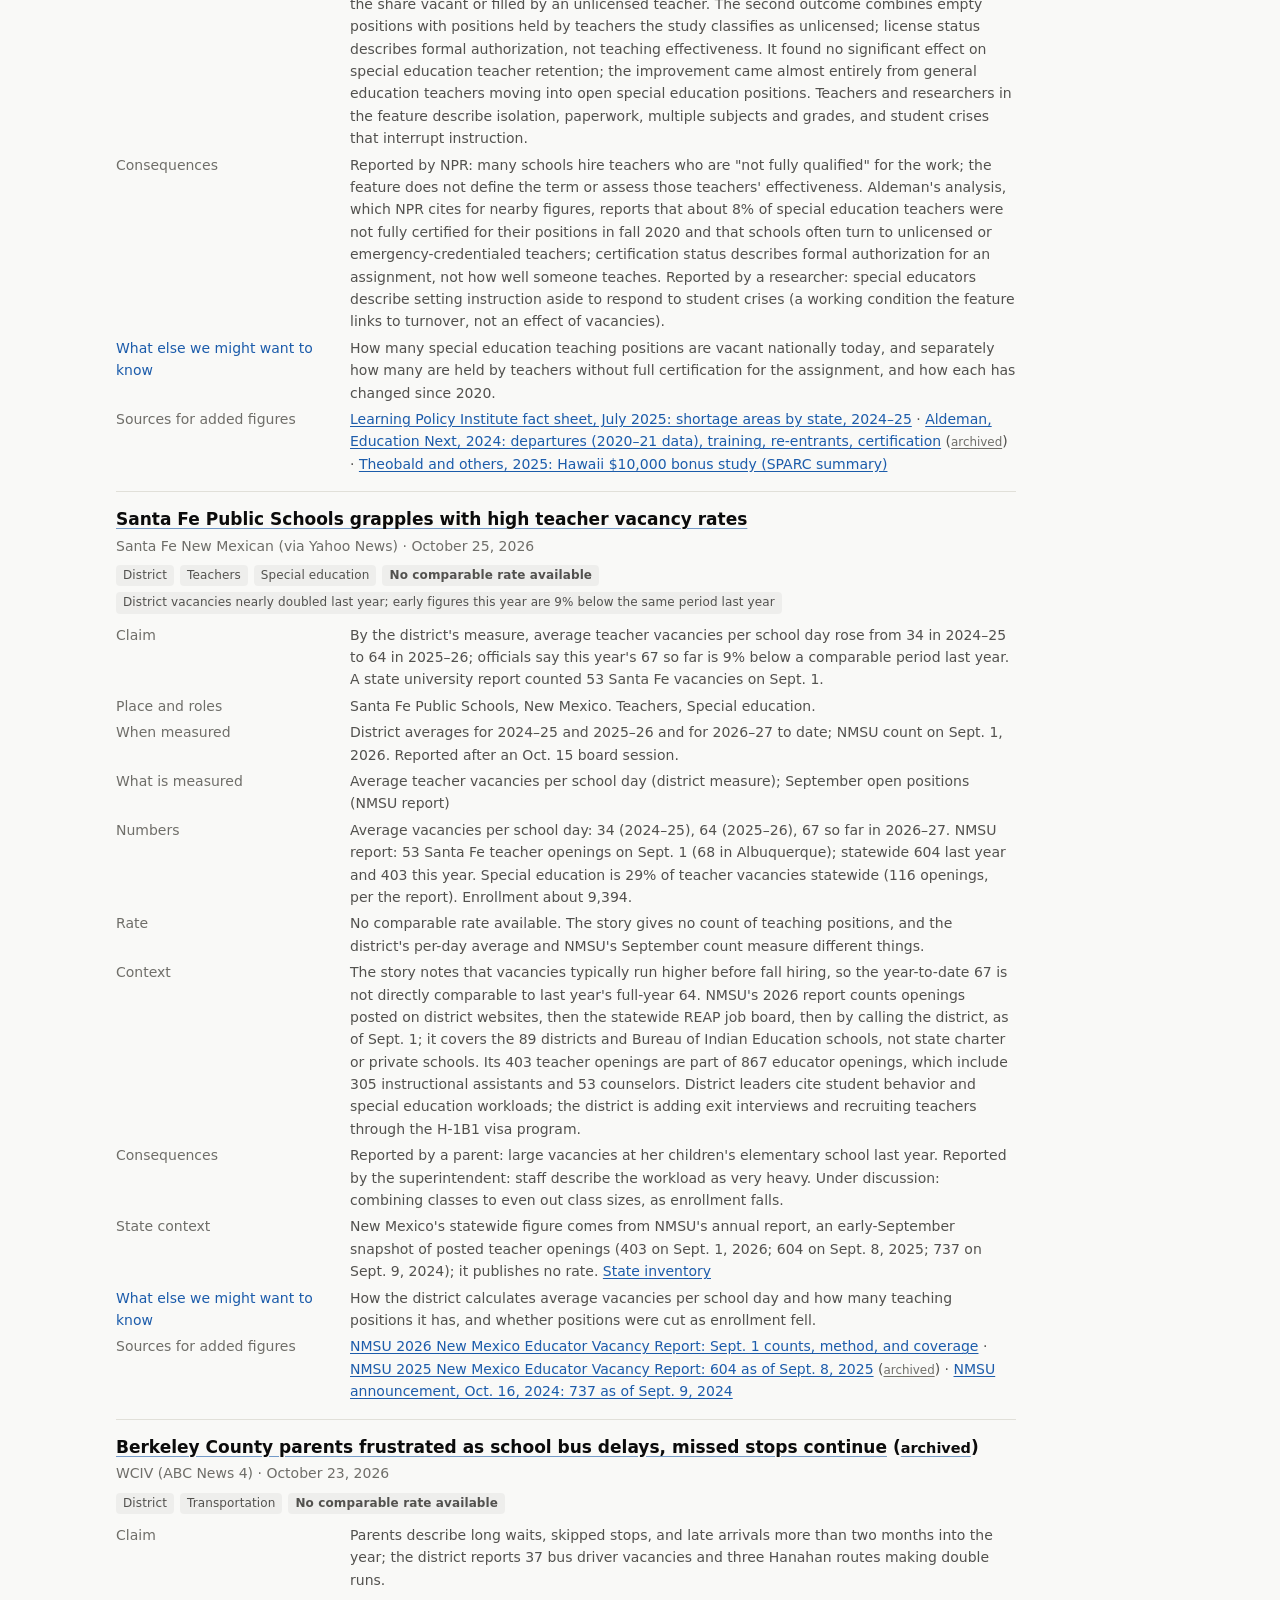
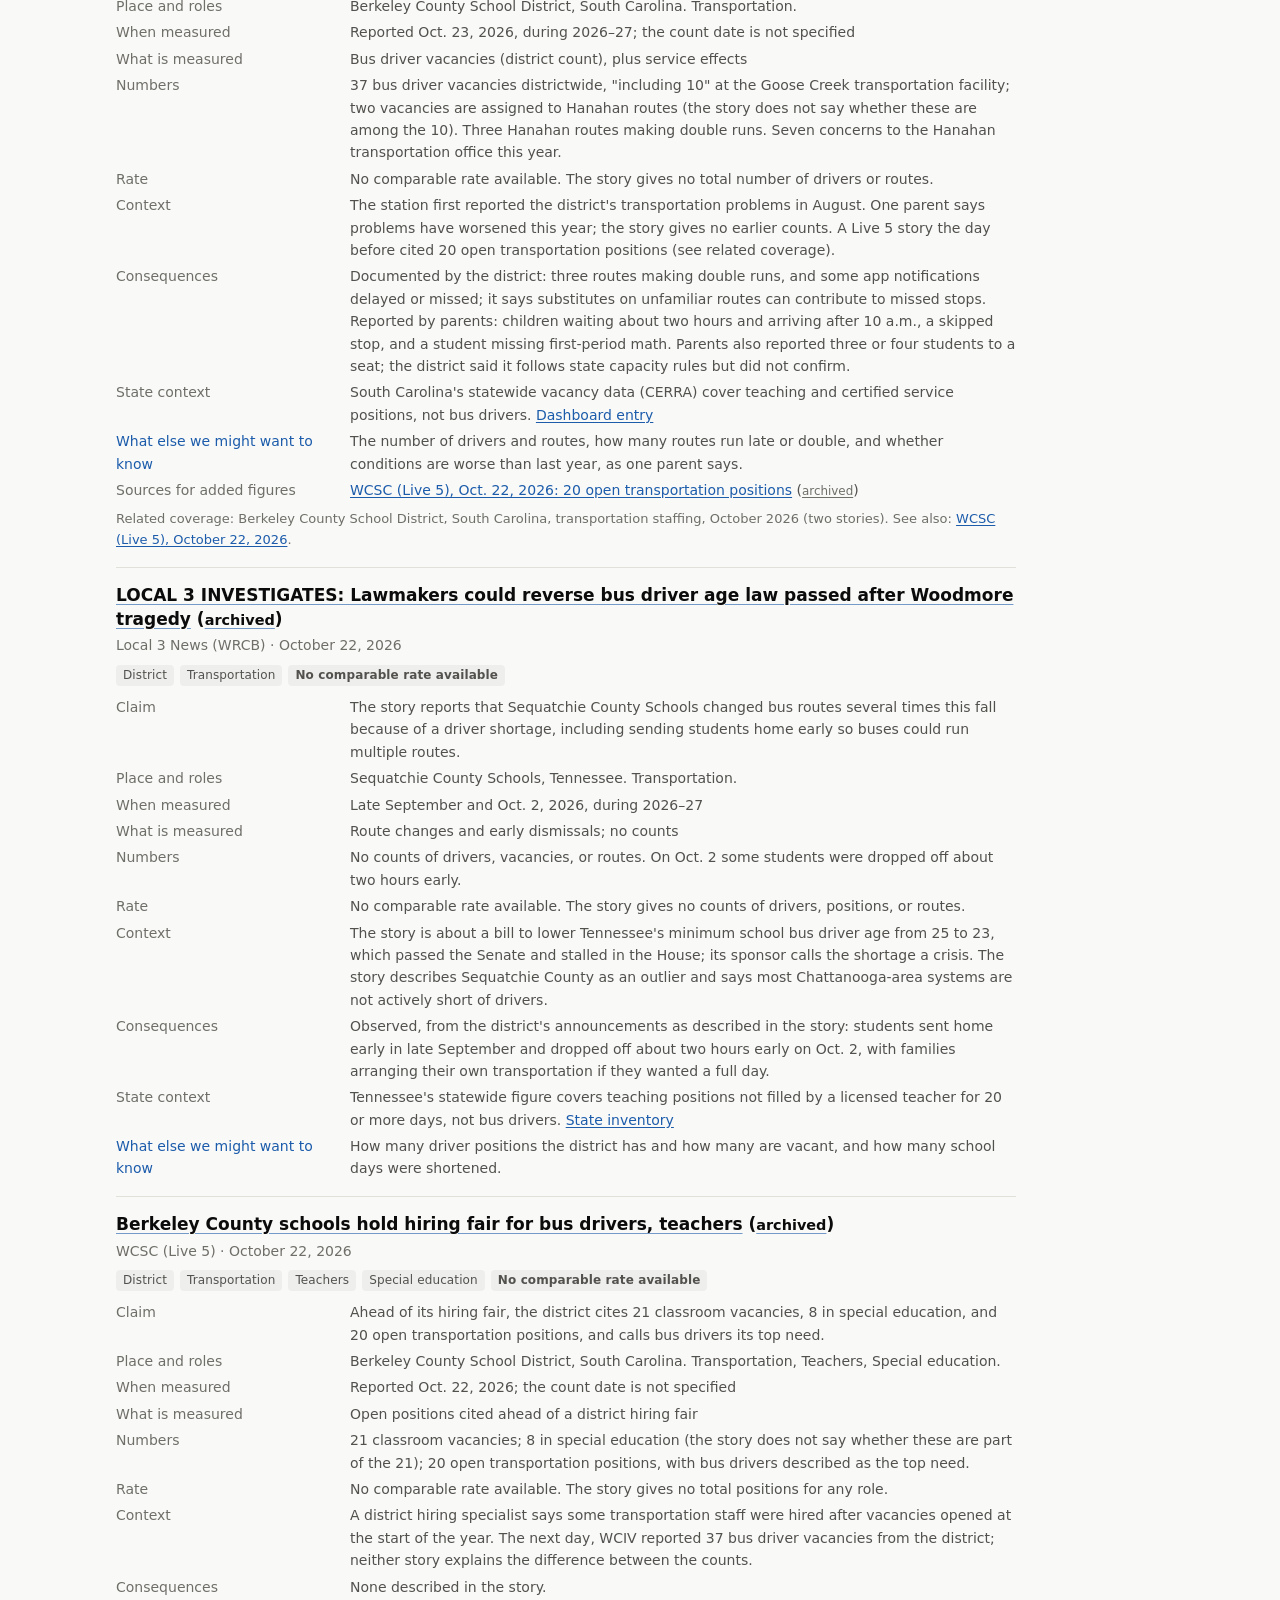
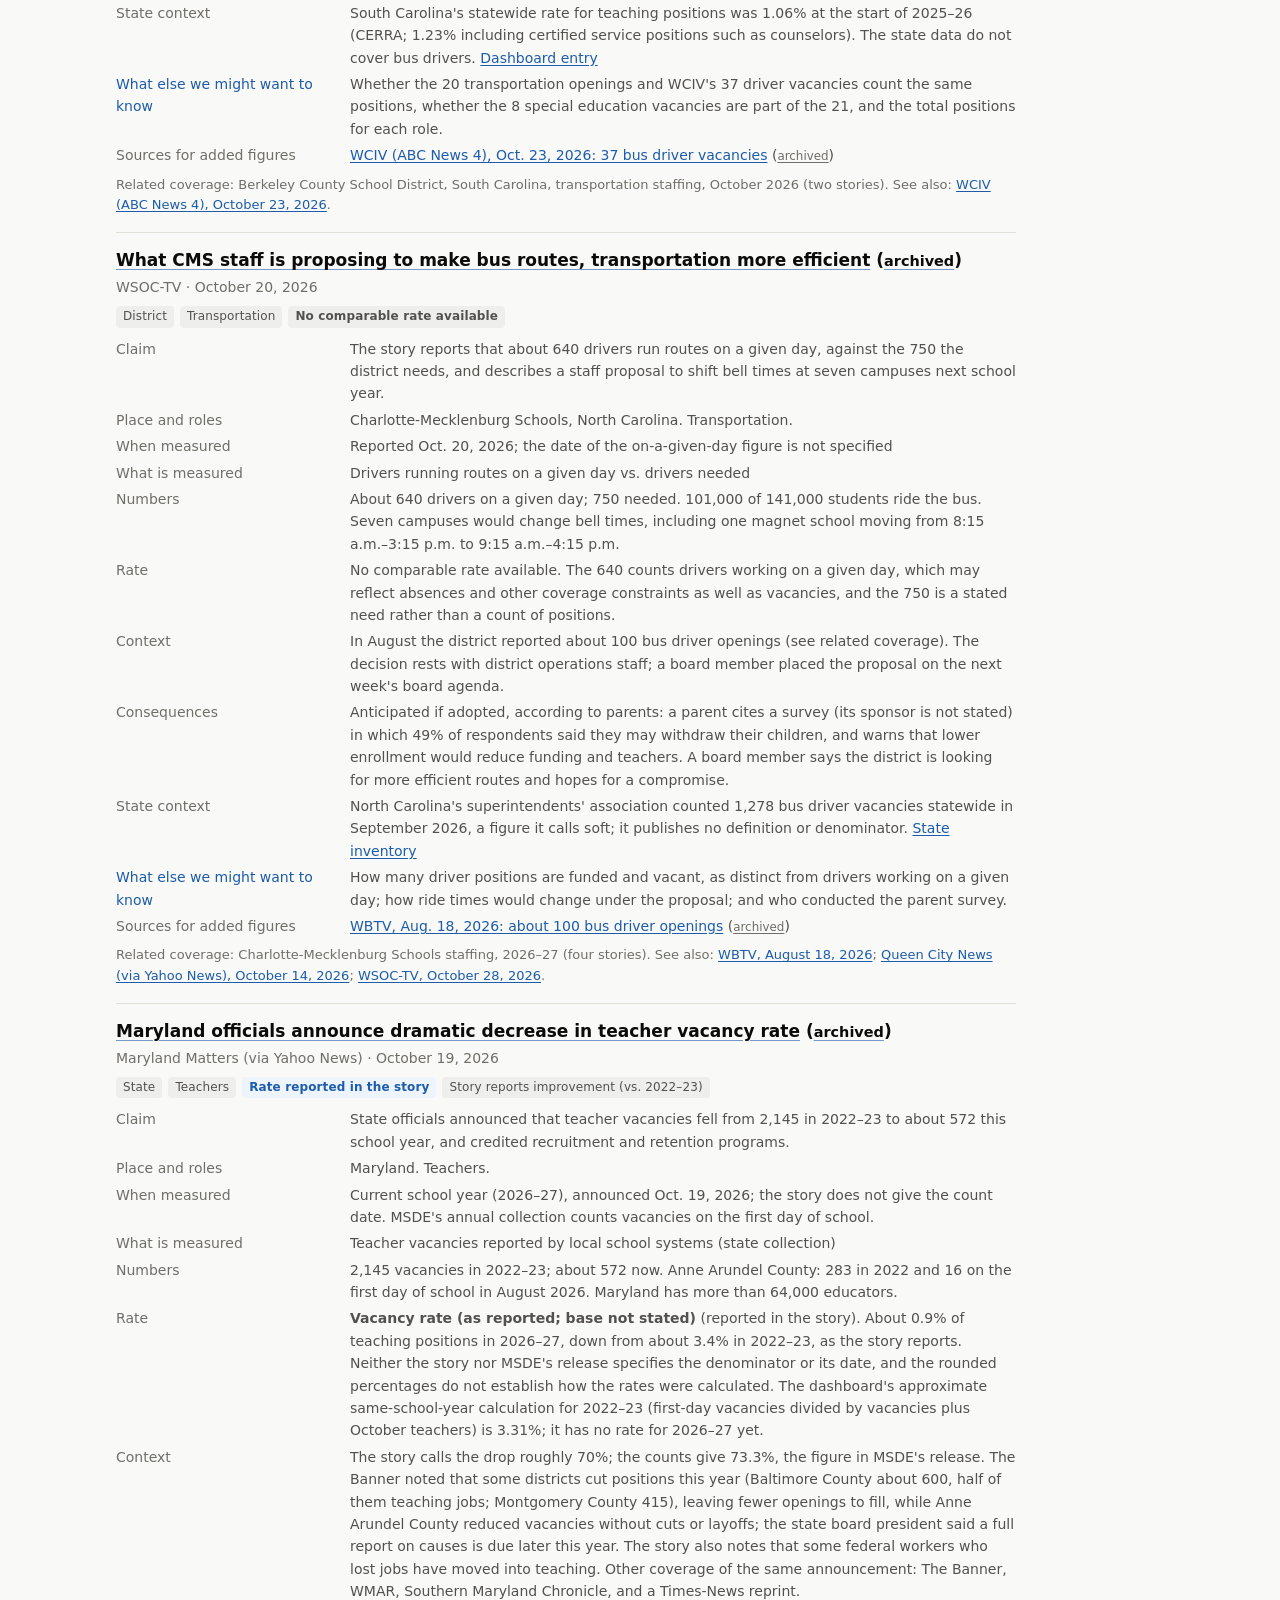
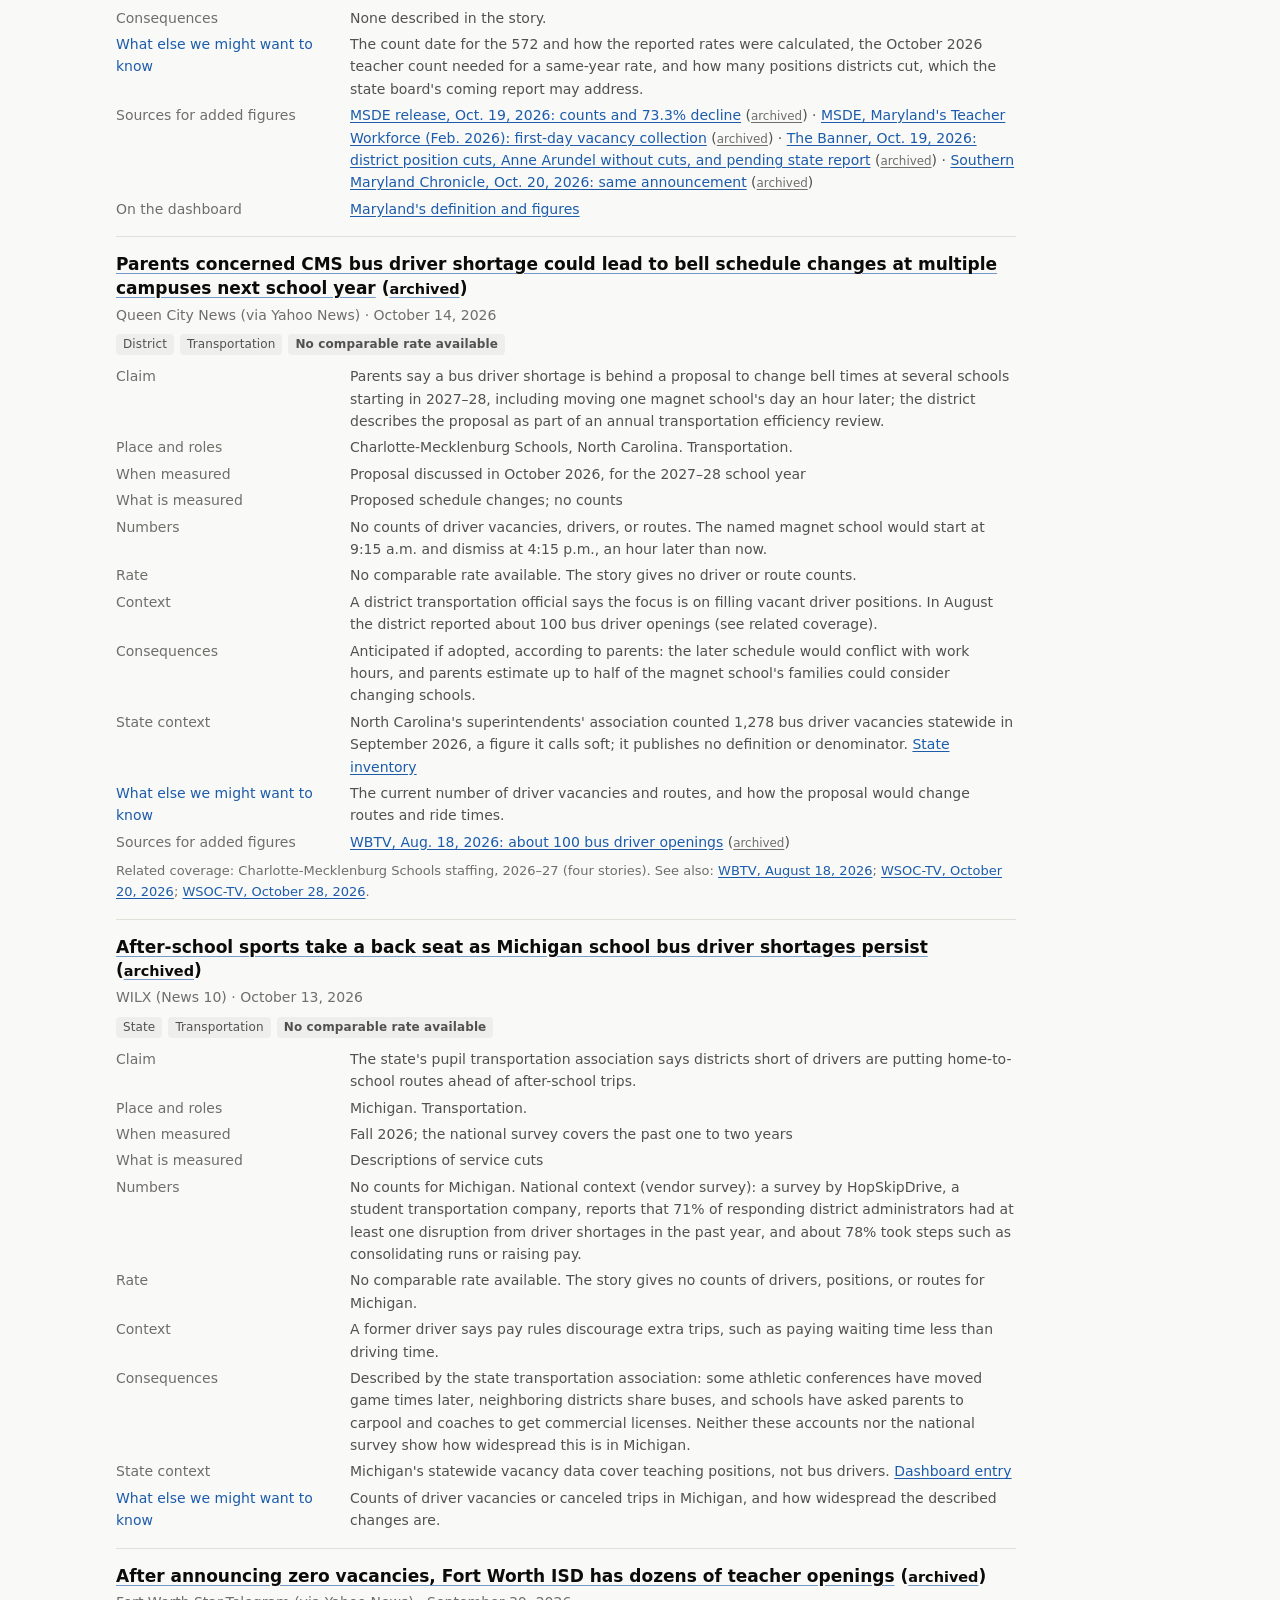
==== commit 410b40a8: "Mark Week 3 stories reviewed; refine NPR and New Mexico context Marks the ten Week 3 entries reviewe" ====
--- a/news.html
+++ b/news.html
@@ -78,6 +78,7 @@
     <li><strong>Selected, not comprehensive.</strong> Stories are included if they come from U.S. news outlets (not automated meeting summaries or vendor blogs), are freely readable in full when logged, make a specific claim about a defined place and staff role, and are not repeats of an underlying release already logged (related coverage is grouped instead). Stories about improving staffing are included deliberately. How often a topic appears here is not a measure of how common shortages are. Paywalled outlets, including many large newspapers, are excluded by rule; a free syndicated copy of a paywalled outlet's story qualifies.</li>
     <li><strong>Claims are attributed.</strong> "The district says…" reports a claim; it is not independent verification. The source of key figures is labeled specifically, such as a union estimate, a vendor-sponsored survey, or a district administrative count, either for the whole entry or beside the figures concerned. Each entry separates when a figure was measured from when the story was published. Consequences are labeled by kind: observed and documented, reported by someone (named by role), a concern, or anticipated if a proposal is adopted. Direction tags describe what the story reports about staffing measures (vacancies, openings, departures, and coverage of teaching assignments by teachers or substitutes) relative to a stated baseline; stories with no such comparison have no direction tag. Reports about service, such as a parent's account of worsening delays or transportation delays generally, are attributed in the entry instead.</li>
     <li><strong>Rates are labeled by where they come from.</strong> The label refers to the entry's main measure; rates for other measures mentioned in a story are described in the entry. <em>Reported in the story</em>; <em>from the underlying release</em> (published by the source but not in the story); <em>calculated here</em>, from figures that measure the same positions at about the same time, with the calculation shown; or <em>no comparable rate available</em>, when no compatible count of positions exists. No rates are calculated from mismatched figures; arithmetic on rounded but compatible figures may give "about" a value. Each rate also says what kind of rate it is (a vacancy rate, a fill rate, or another share); a rate reported in a story is not necessarily comparable with others. Calculated vacancy rates use vacant positions divided by filled plus vacant positions for the same roles, places, units, and time. Figures and definitions brought in from outside the story are linked beside the entry.</li>
+    <li><strong>Credentials describe authorization, not effectiveness.</strong> Where a source supports it, entries name the specific situation: a teacher not fully licensed or certified for the assignment, teaching outside a certification area, or working under a provisional or emergency credential. These differ; a teacher can be fully licensed in general education without the endorsement a special education assignment requires. Credential status describes formal authorization for an assignment; it does not by itself establish how well someone teaches. A story's own terms, such as "not fully qualified," are quoted and attributed rather than translated into a credential category the source does not confirm.</li>
     <li><strong>Updated weekly.</strong> New stories are found and drafted with the help of an AI assistant, then read and reviewed before they are added. Corrections to entries are recorded in the <a href="provenance.html#changes">changes log</a>.</li>
     <li><strong>Context is added, and gaps are named.</strong> Where a story concerns one district, or a state's figures other than its official vacancy data, a "State context" line says what the state publishes and links its entry on the dashboard or in the 50-state inventory; it describes the state, not the district in the story. "What else we might want to know" names information that would help interpret the story and that neither the story nor the added context supplies.</li>
   </ul>
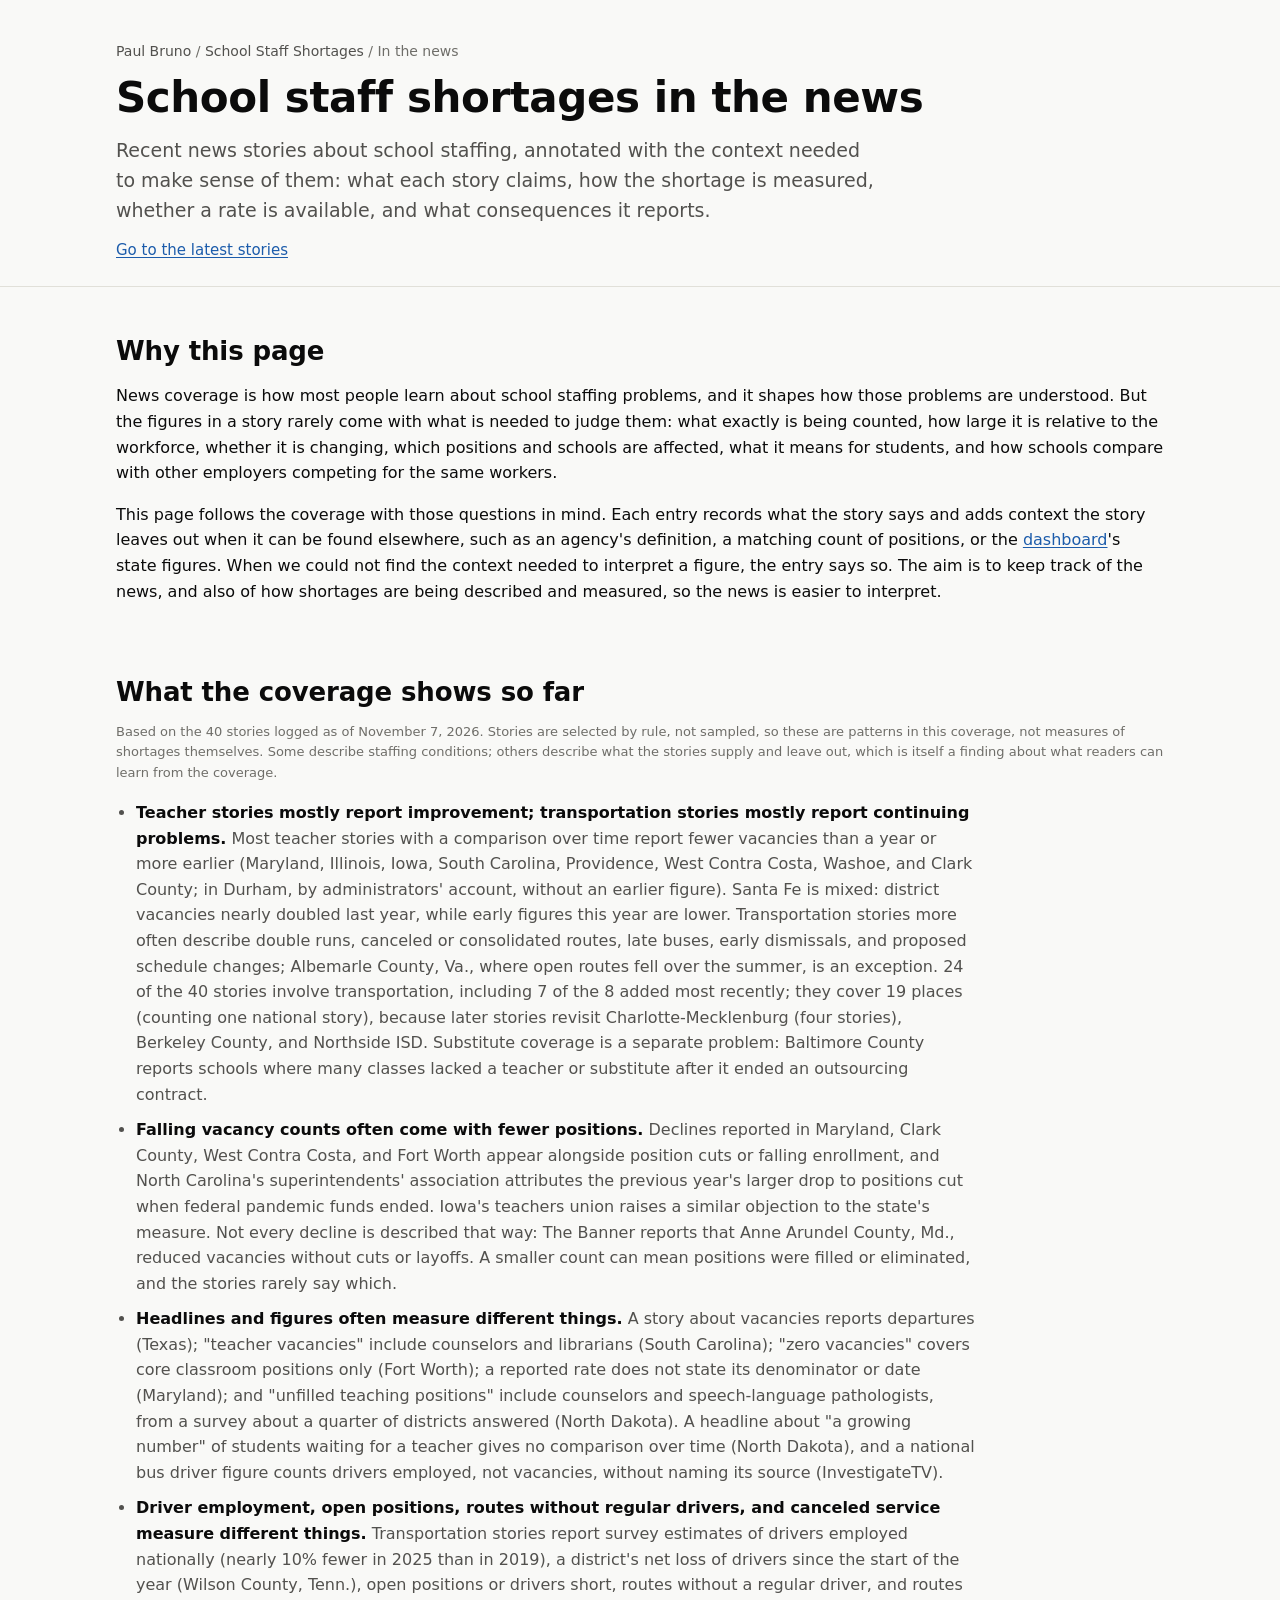
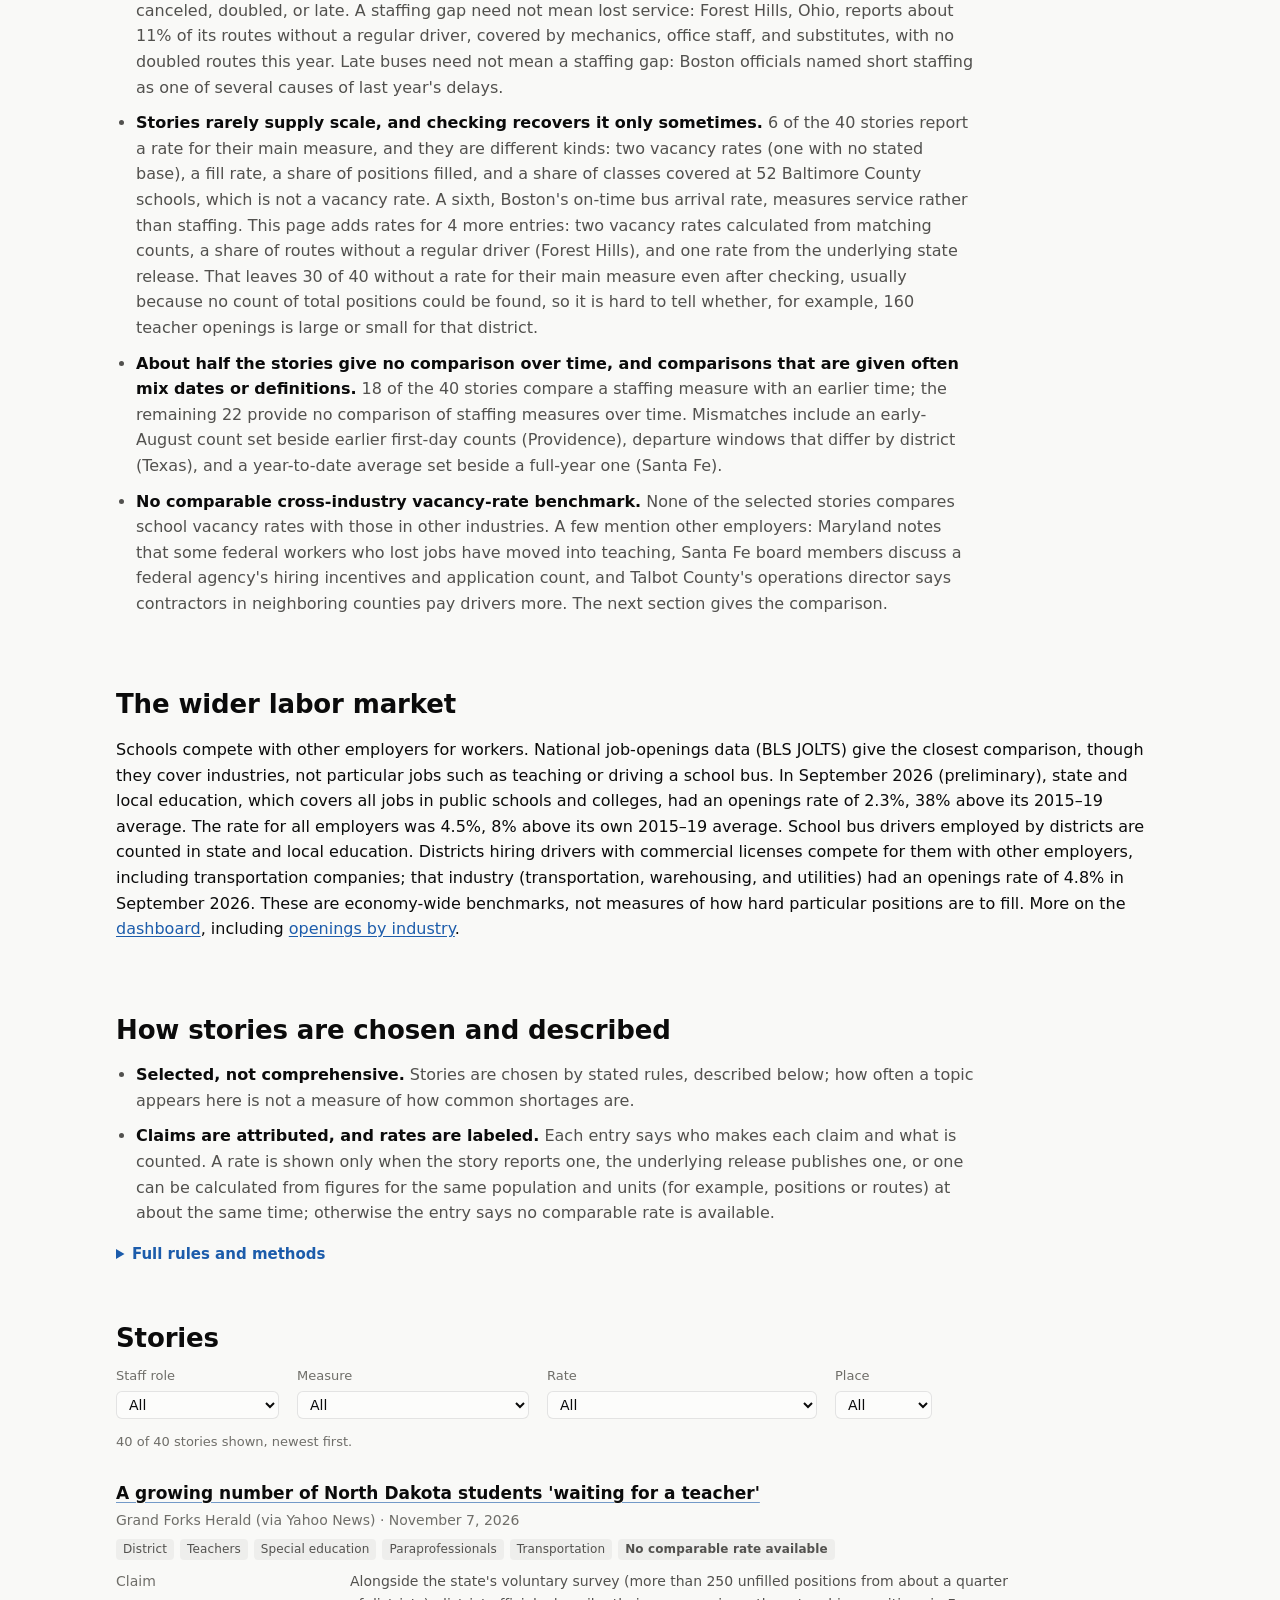
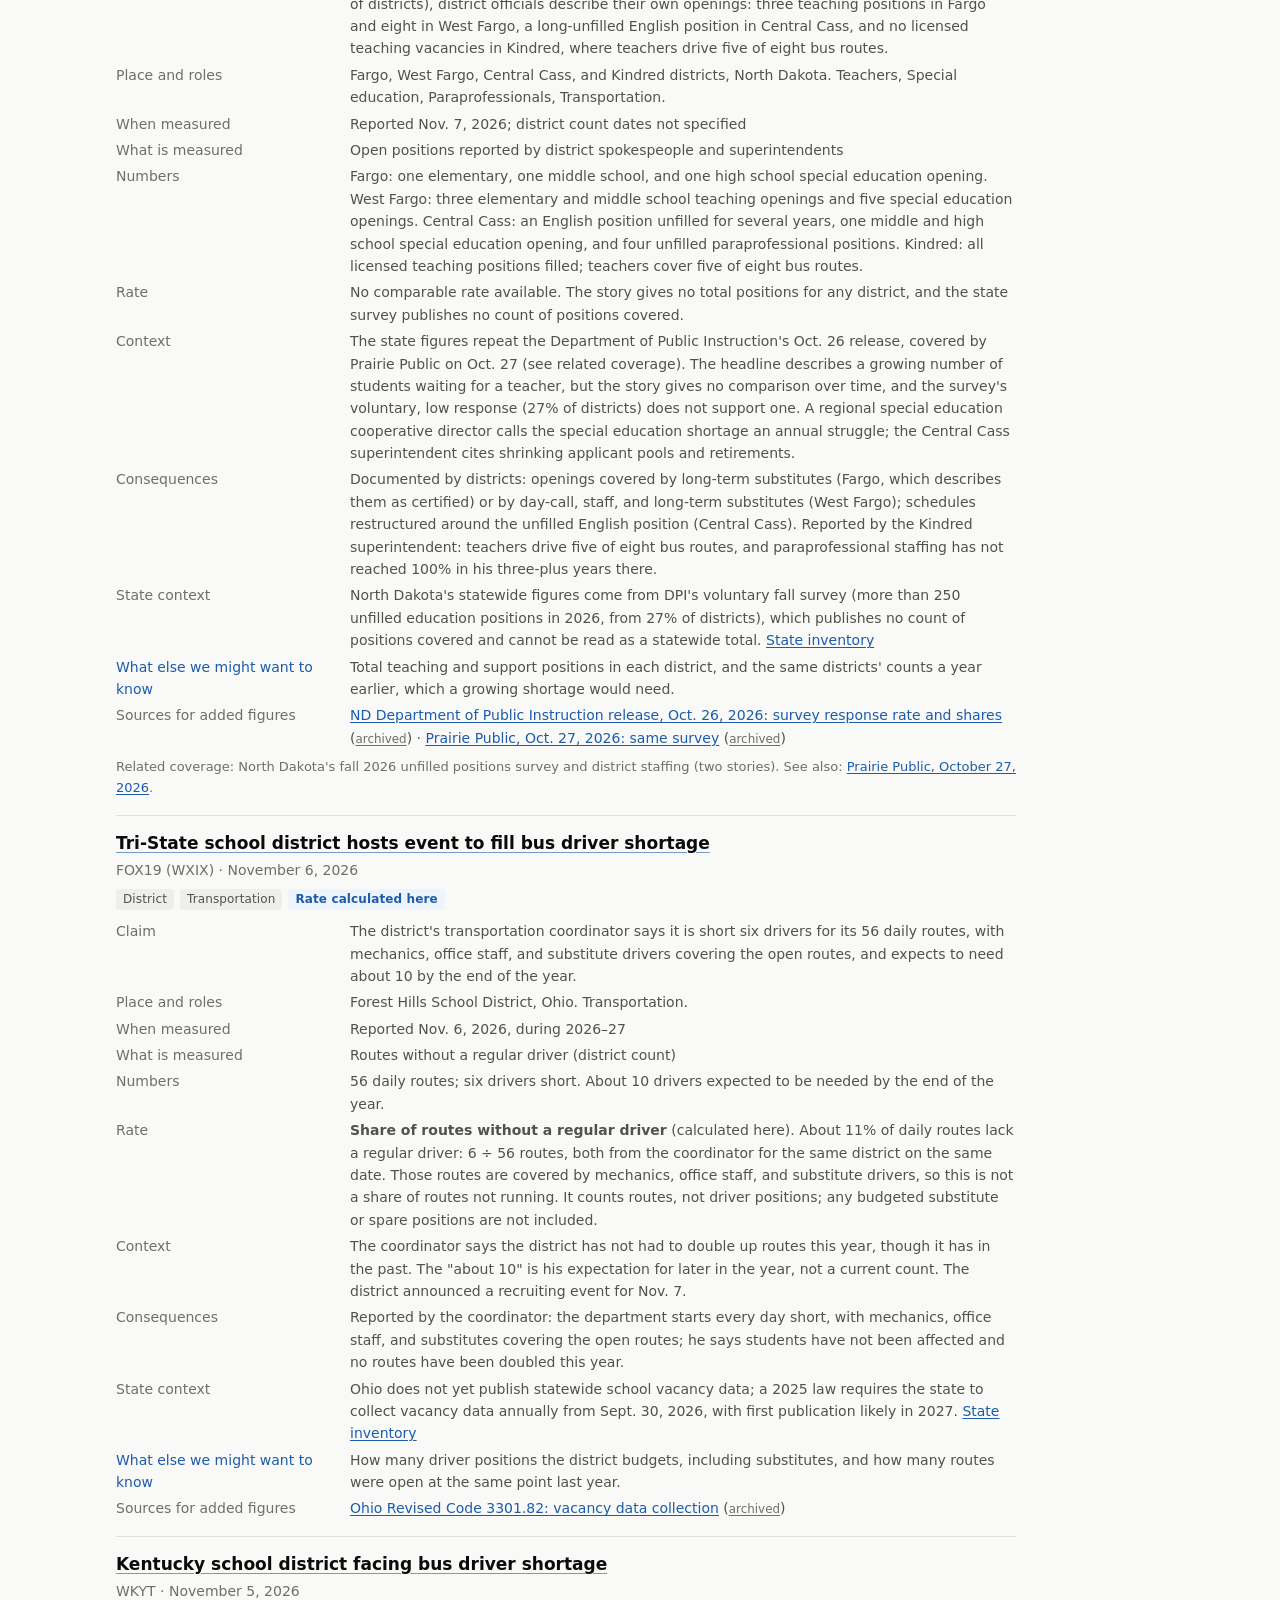
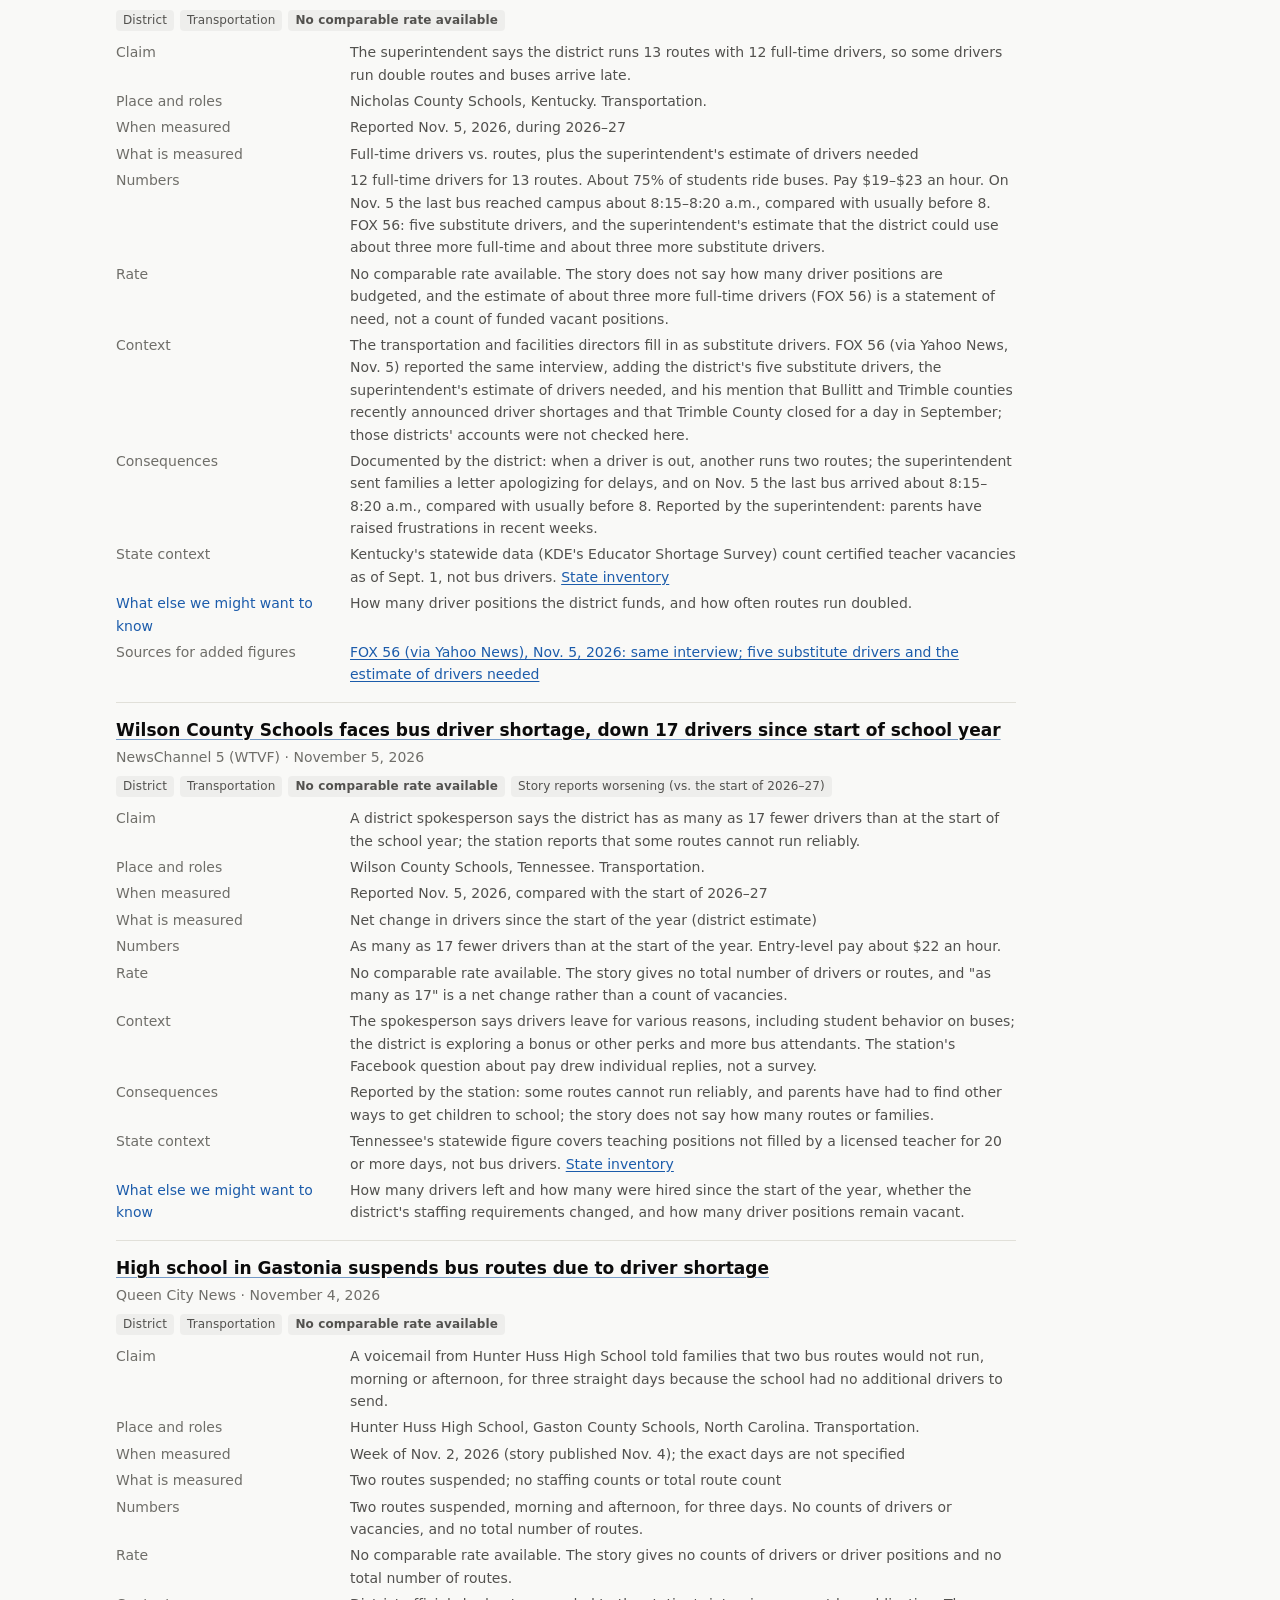
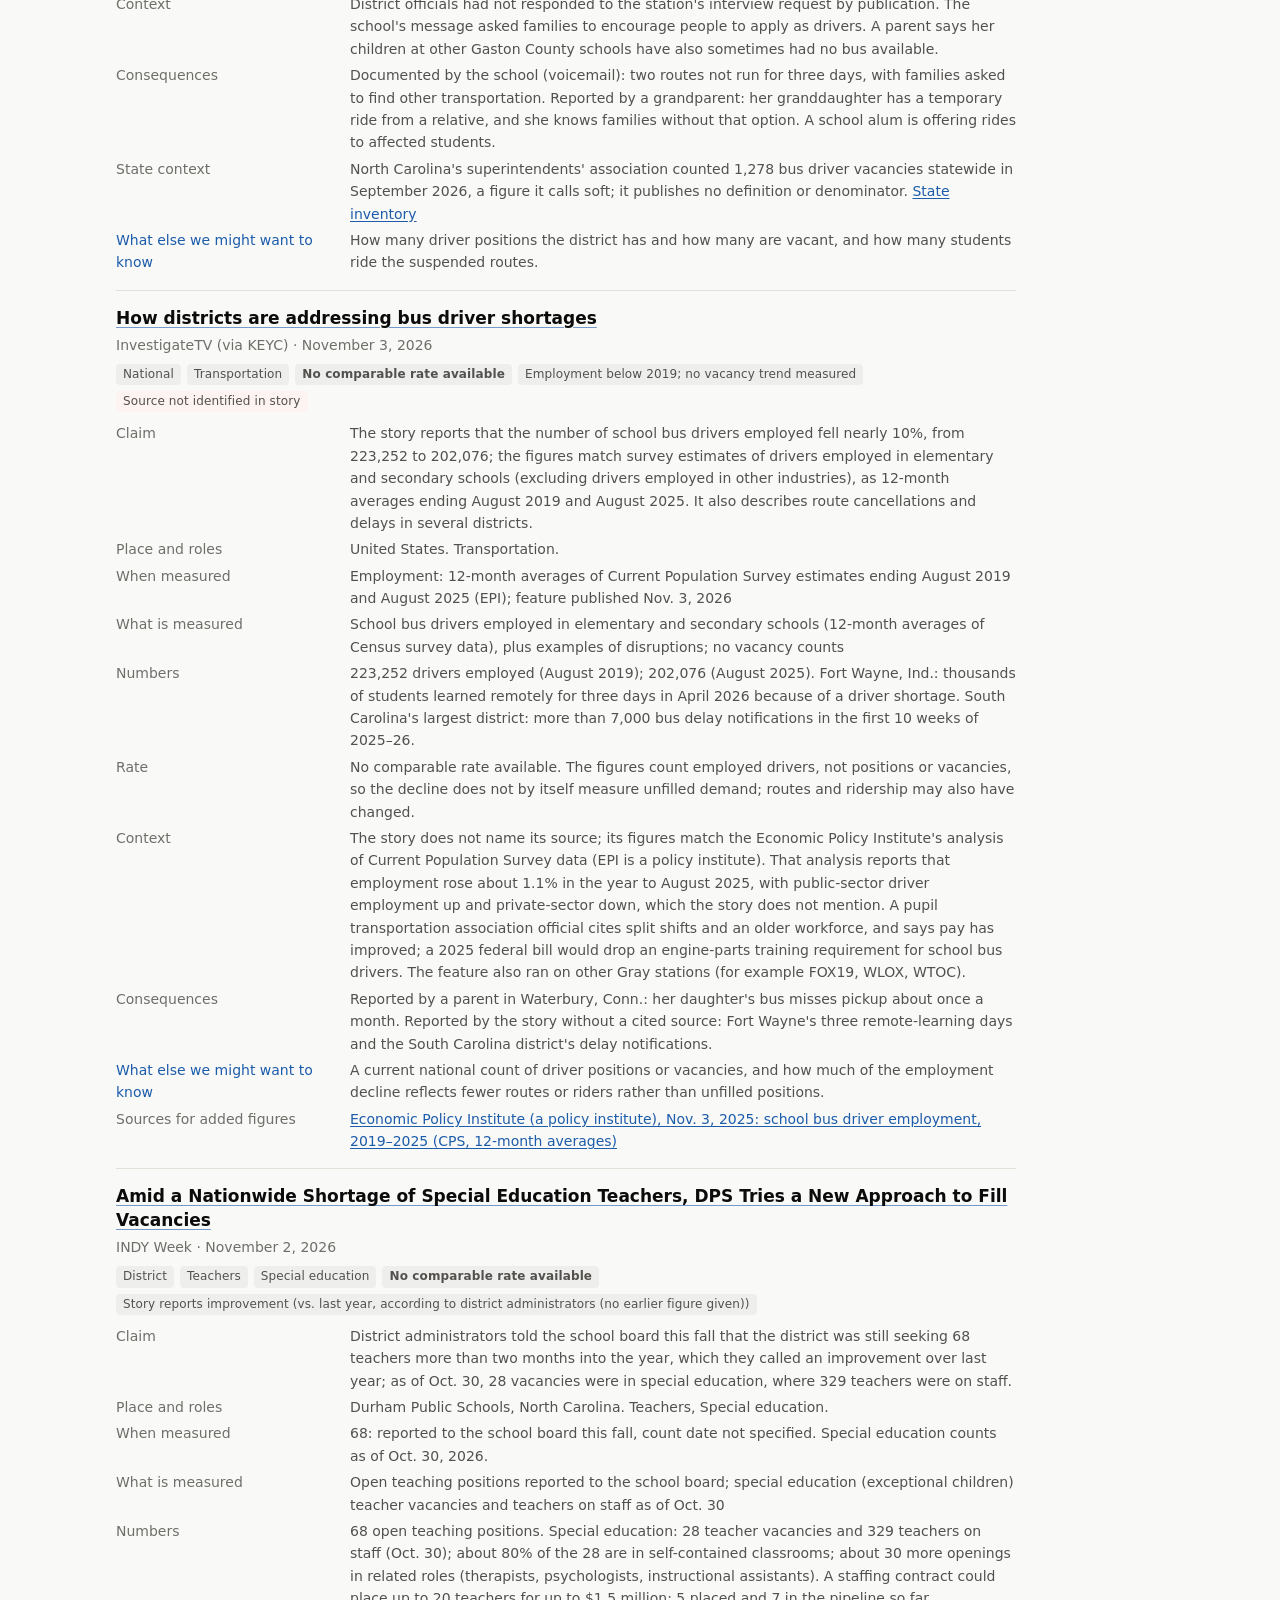
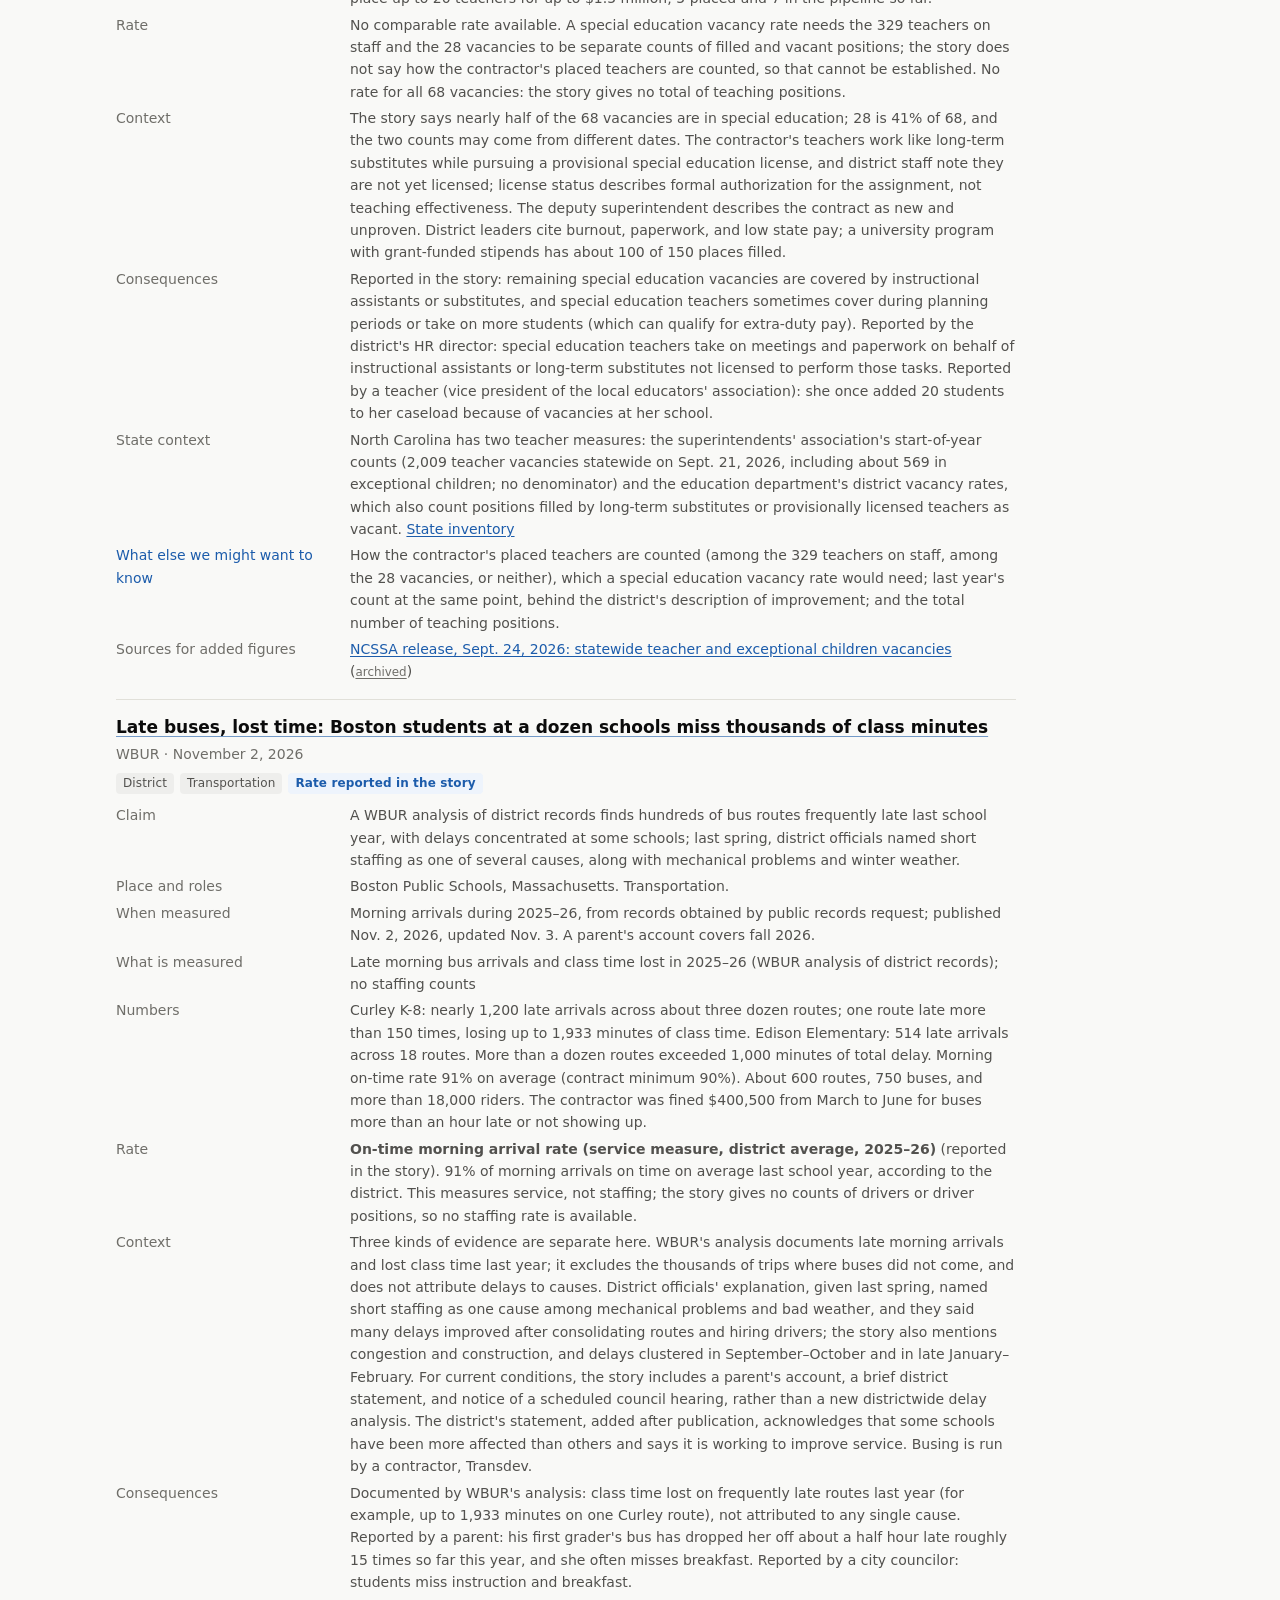
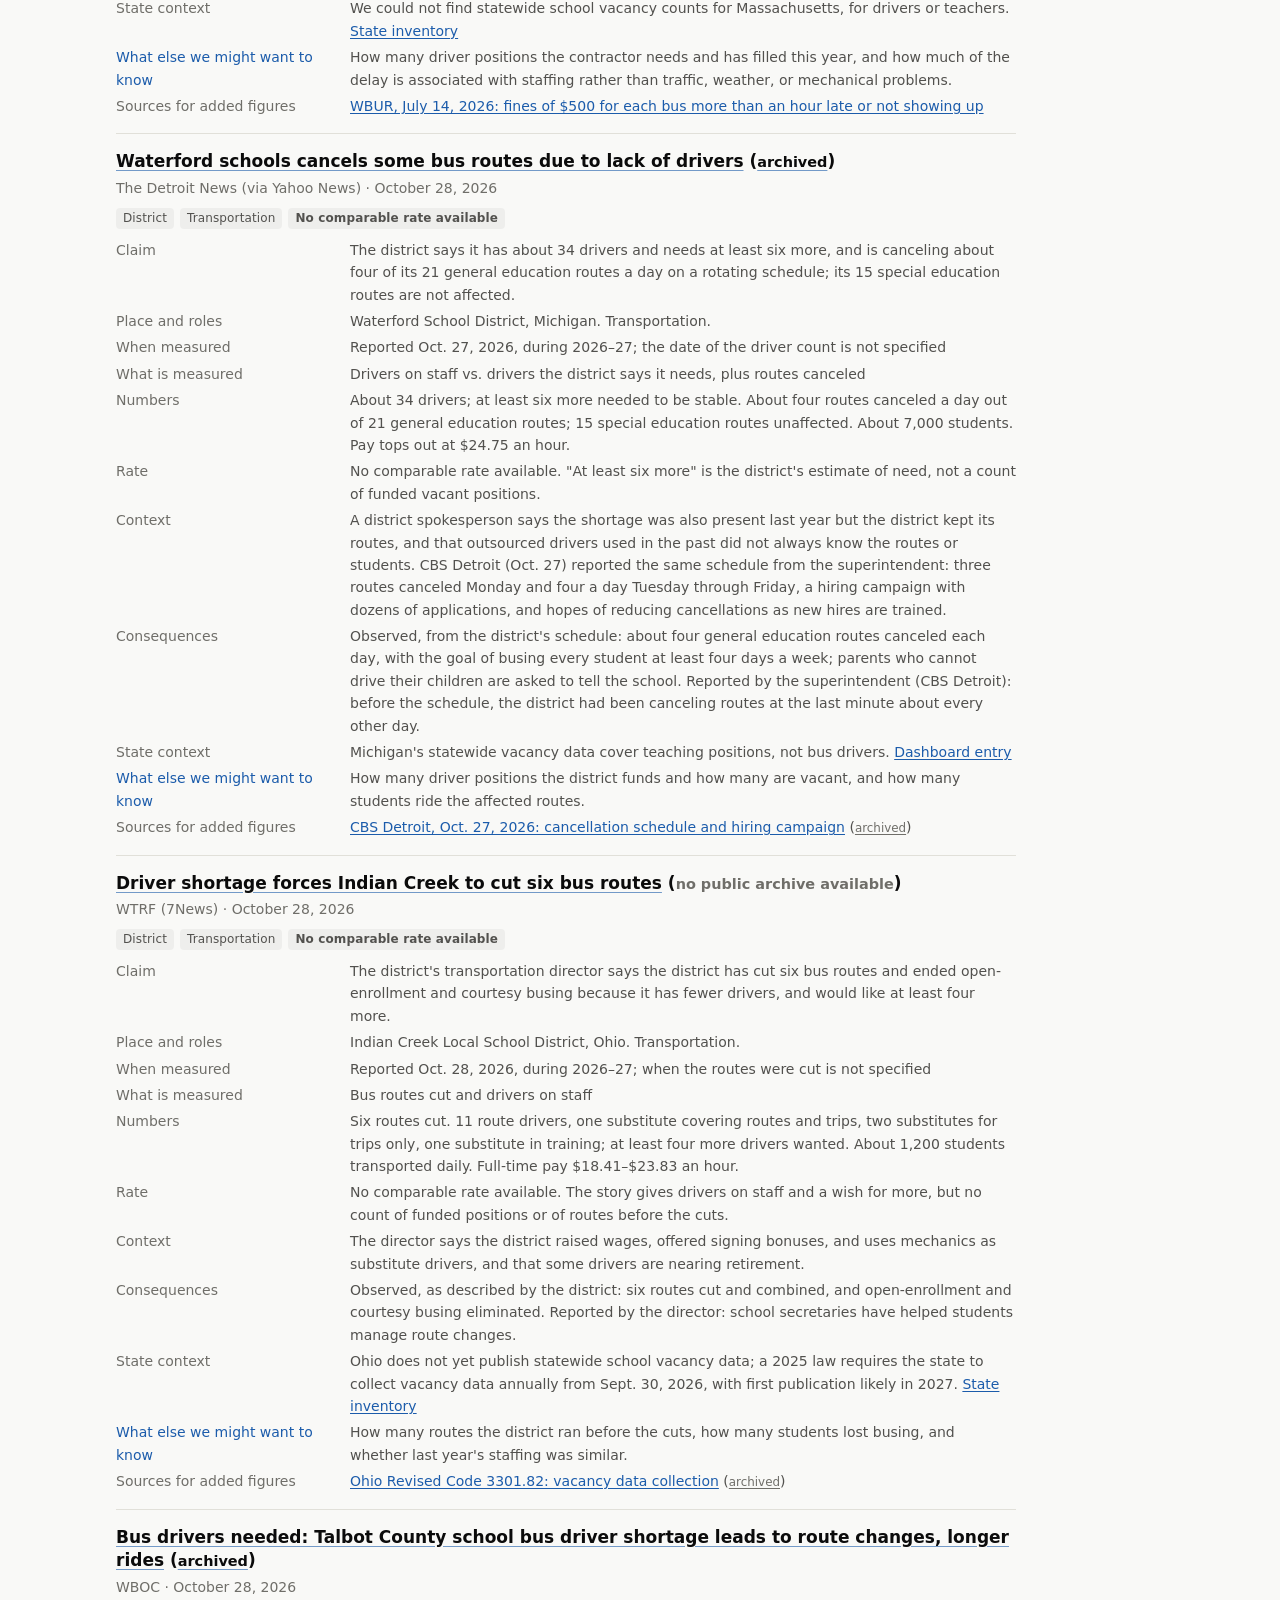
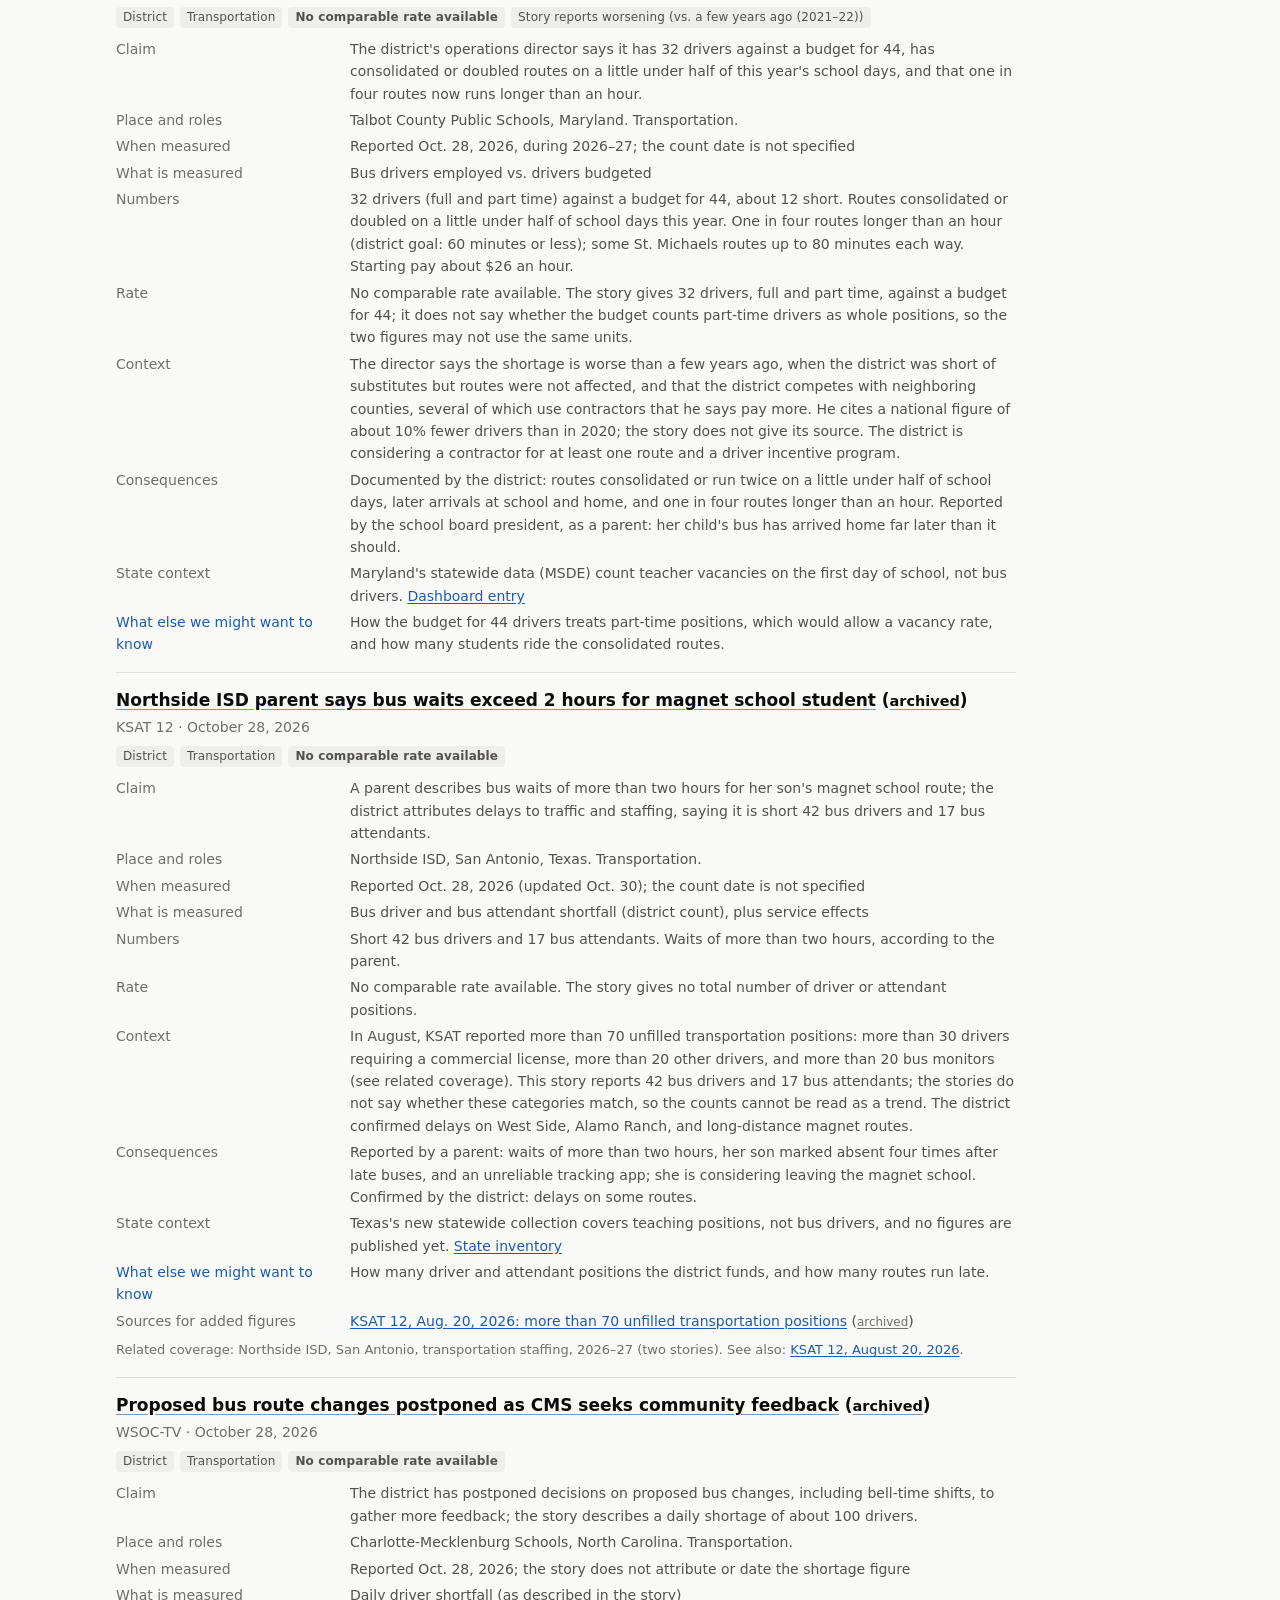
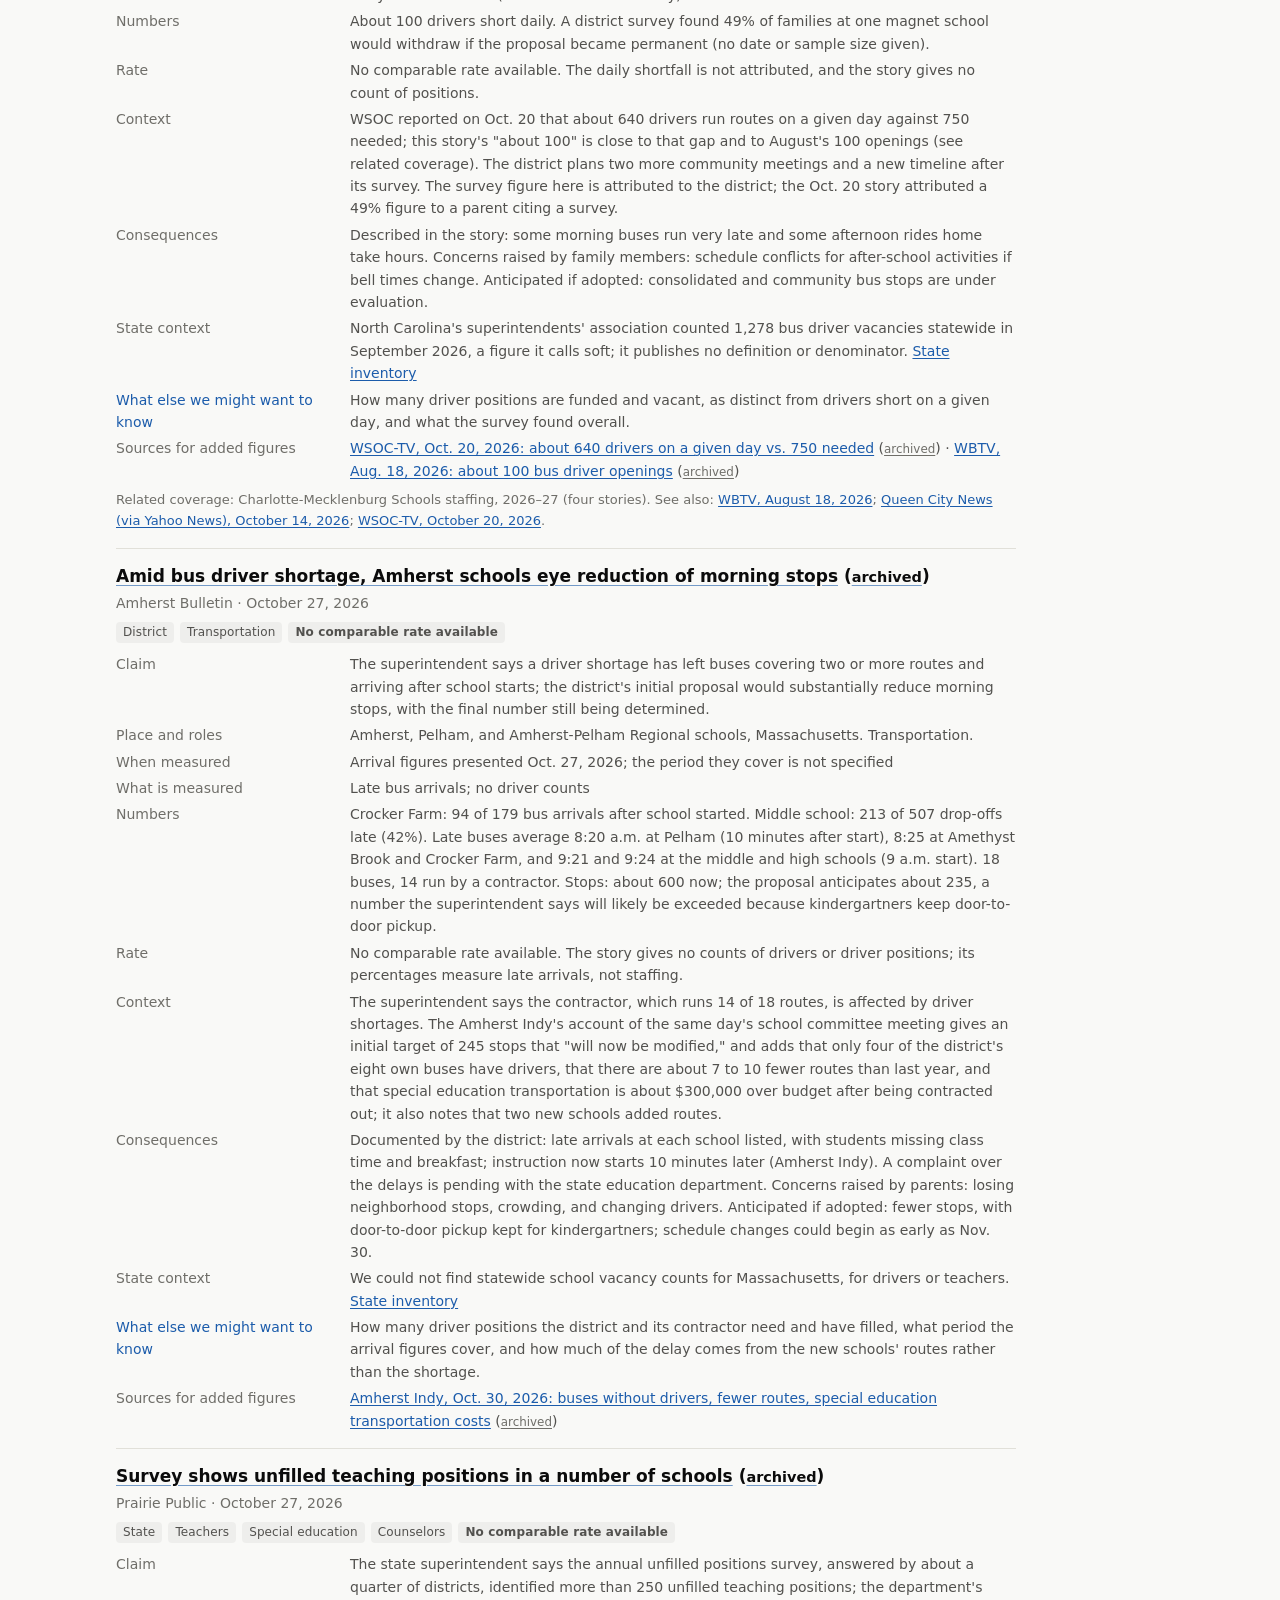
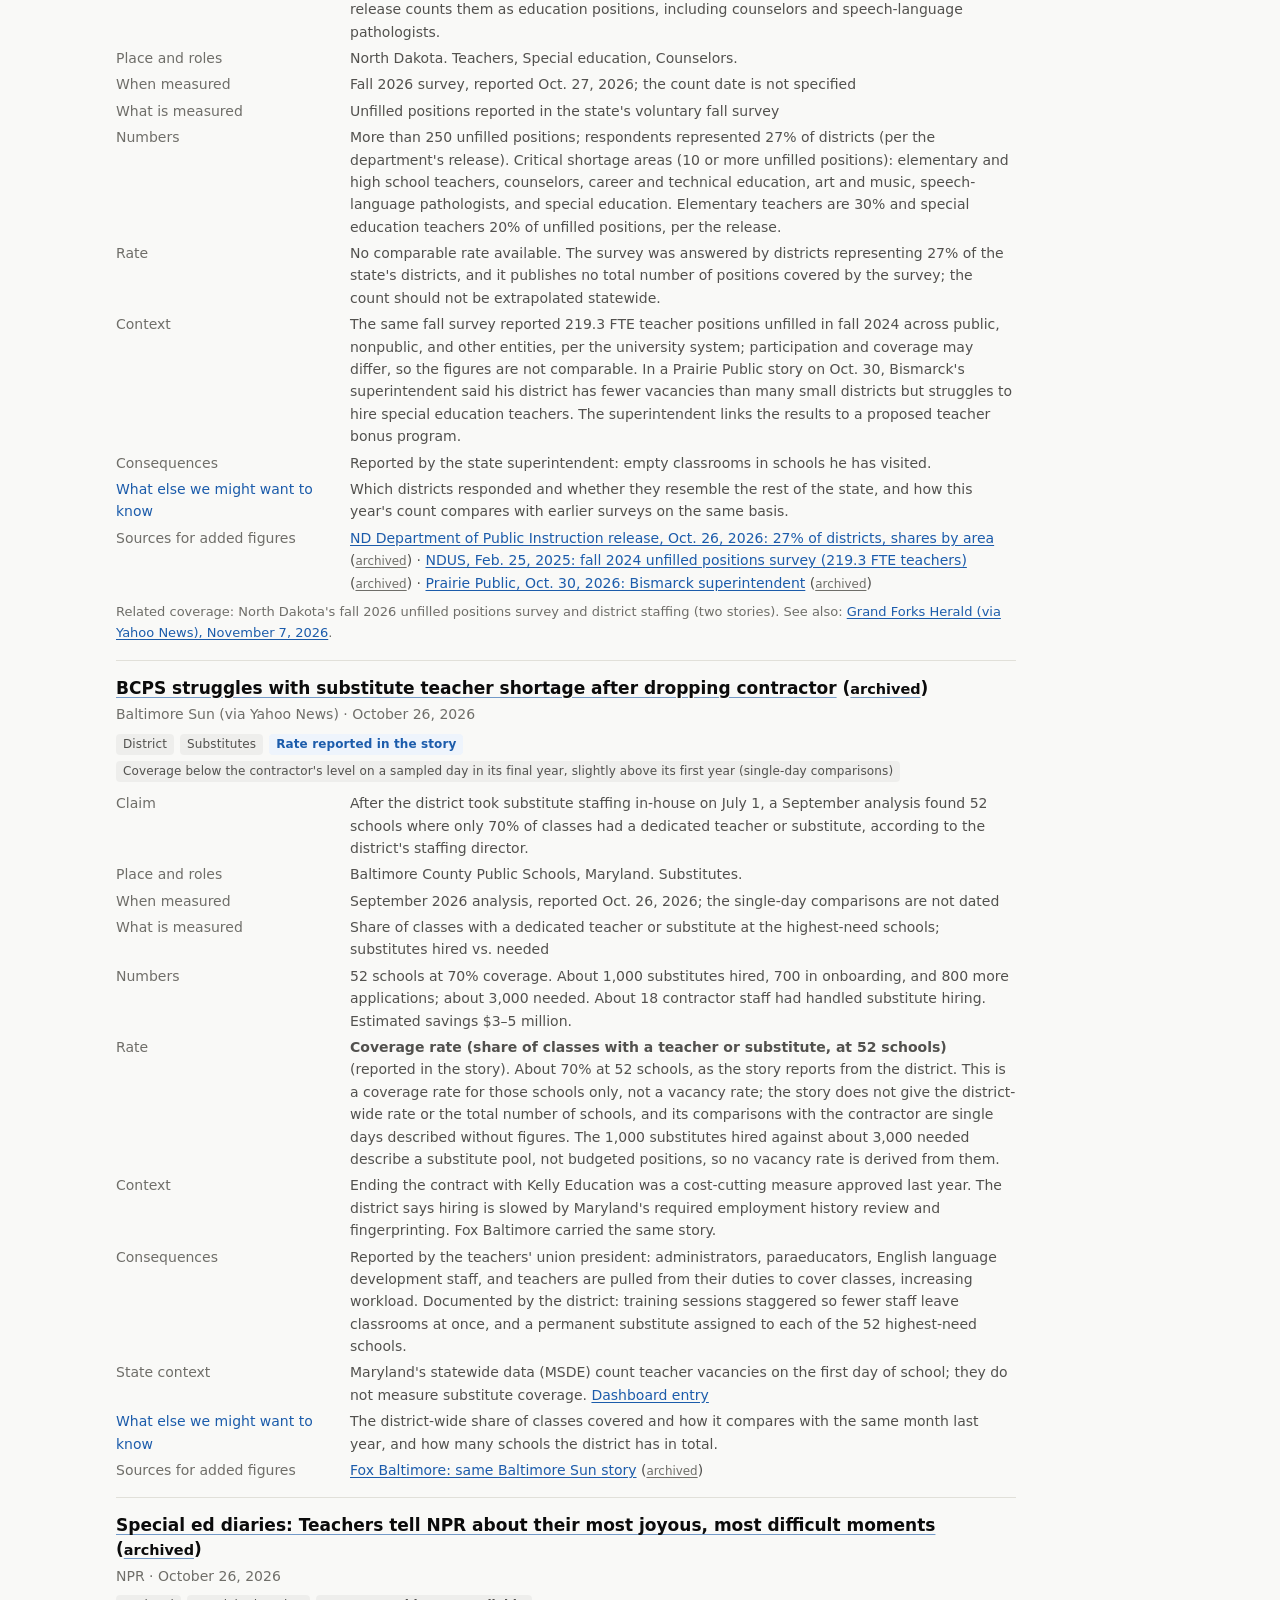
==== commit 1a771bd6: "Add Week 4 news stories (reviewed); update coverage summary and methods Eight stories: Durham specia" ====
--- a/news.html
+++ b/news.html
@@ -50,13 +50,14 @@
 
 <section id="coverage">
   <h2>What the coverage shows so far</h2>
-  <p class="small">Based on the 32 stories logged as of October 31, 2026. Stories are selected by rule, not sampled, so these are patterns in this coverage, not measures of shortages themselves. Some describe staffing conditions; others describe what the stories supply and leave out, which is itself a finding about what readers can learn from the coverage.</p>
+  <p class="small">Based on the 40 stories logged as of November 7, 2026. Stories are selected by rule, not sampled, so these are patterns in this coverage, not measures of shortages themselves. Some describe staffing conditions; others describe what the stories supply and leave out, which is itself a finding about what readers can learn from the coverage.</p>
   <ul class="limits">
-    <li><strong>Teacher stories mostly report improvement; transportation stories mostly report continuing problems.</strong> Most teacher stories with a comparison over time report fewer vacancies than a year or more earlier (Maryland, Illinois, Iowa, South Carolina, Providence, West Contra Costa, Washoe, and Clark County). Santa Fe is mixed: district vacancies nearly doubled last year, while early figures this year are lower. Transportation stories more often describe double runs, canceled or consolidated routes, late buses, early dismissals, and proposed schedule changes; Albemarle County, Va., where open routes fell over the summer, is an exception. 17 of the 32 stories involve transportation, including 6 of the 10 added most recently; they cover 12 places, because later stories revisit Charlotte-Mecklenburg (four stories), Berkeley County, and Northside ISD. Substitute coverage is a separate problem: Baltimore County reports schools where many classes lacked a teacher or substitute after it ended an outsourcing contract.</li>
+    <li><strong>Teacher stories mostly report improvement; transportation stories mostly report continuing problems.</strong> Most teacher stories with a comparison over time report fewer vacancies than a year or more earlier (Maryland, Illinois, Iowa, South Carolina, Providence, West Contra Costa, Washoe, and Clark County; in Durham, by administrators' account, without an earlier figure). Santa Fe is mixed: district vacancies nearly doubled last year, while early figures this year are lower. Transportation stories more often describe double runs, canceled or consolidated routes, late buses, early dismissals, and proposed schedule changes; Albemarle County, Va., where open routes fell over the summer, is an exception. 24 of the 40 stories involve transportation, including 7 of the 8 added most recently; they cover 19 places (counting one national story), because later stories revisit Charlotte-Mecklenburg (four stories), Berkeley County, and Northside ISD. Substitute coverage is a separate problem: Baltimore County reports schools where many classes lacked a teacher or substitute after it ended an outsourcing contract.</li>
     <li><strong>Falling vacancy counts often come with fewer positions.</strong> Declines reported in Maryland, Clark County, West Contra Costa, and Fort Worth appear alongside position cuts or falling enrollment, and North Carolina's superintendents' association attributes the previous year's larger drop to positions cut when federal pandemic funds ended. Iowa's teachers union raises a similar objection to the state's measure. Not every decline is described that way: The Banner reports that Anne Arundel County, Md., reduced vacancies without cuts or layoffs. A smaller count can mean positions were filled or eliminated, and the stories rarely say which.</li>
-    <li><strong>Headlines and figures often measure different things.</strong> A story about vacancies reports departures (Texas); "teacher vacancies" include counselors and librarians (South Carolina); "zero vacancies" covers core classroom positions only (Fort Worth); a reported rate does not state its denominator or date (Maryland); and "unfilled teaching positions" include counselors and speech-language pathologists, from a survey about a quarter of districts answered (North Dakota).</li>
-    <li><strong>Stories rarely supply scale, and checking recovers it only sometimes.</strong> 5 of the 32 stories report a rate for their main measure, and they are different kinds: two vacancy rates (one with no stated base), a fill rate, a share of positions filled, and a share of classes covered at 52 Baltimore County schools, which is not a vacancy rate. This page adds rates for 3 more entries, two calculated from matching counts and one from the underlying state release. That leaves 24 of 32 without a rate for their main measure even after checking, usually because no count of total positions could be found, so it is hard to tell whether, for example, 160 teacher openings is large or small for that district.</li>
-    <li><strong>About half the stories give no comparison over time, and comparisons that are given often mix dates or definitions.</strong> 15 of the 32 stories compare a staffing measure with an earlier time; the rest report a level only. Mismatches include an early-August count set beside earlier first-day counts (Providence), departure windows that differ by district (Texas), and a year-to-date average set beside a full-year one (Santa Fe).</li>
+    <li><strong>Headlines and figures often measure different things.</strong> A story about vacancies reports departures (Texas); "teacher vacancies" include counselors and librarians (South Carolina); "zero vacancies" covers core classroom positions only (Fort Worth); a reported rate does not state its denominator or date (Maryland); and "unfilled teaching positions" include counselors and speech-language pathologists, from a survey about a quarter of districts answered (North Dakota). A headline about "a growing number" of students waiting for a teacher gives no comparison over time (North Dakota), and a national bus driver figure counts drivers employed, not vacancies, without naming its source (InvestigateTV).</li>
+    <li><strong>Driver employment, open positions, routes without regular drivers, and canceled service measure different things.</strong> Transportation stories report survey estimates of drivers employed nationally (nearly 10% fewer in 2025 than in 2019), a district's net loss of drivers since the start of the year (Wilson County, Tenn.), open positions or drivers short, routes without a regular driver, and routes canceled, doubled, or late. A staffing gap need not mean lost service: Forest Hills, Ohio, reports about 11% of its routes without a regular driver, covered by mechanics, office staff, and substitutes, with no doubled routes this year. Late buses need not mean a staffing gap: Boston officials named short staffing as one of several causes of last year's delays.</li>
+    <li><strong>Stories rarely supply scale, and checking recovers it only sometimes.</strong> 6 of the 40 stories report a rate for their main measure, and they are different kinds: two vacancy rates (one with no stated base), a fill rate, a share of positions filled, and a share of classes covered at 52 Baltimore County schools, which is not a vacancy rate. A sixth, Boston's on-time bus arrival rate, measures service rather than staffing. This page adds rates for 4 more entries: two vacancy rates calculated from matching counts, a share of routes without a regular driver (Forest Hills), and one rate from the underlying state release. That leaves 30 of 40 without a rate for their main measure even after checking, usually because no count of total positions could be found, so it is hard to tell whether, for example, 160 teacher openings is large or small for that district.</li>
+    <li><strong>About half the stories give no comparison over time, and comparisons that are given often mix dates or definitions.</strong> 18 of the 40 stories compare a staffing measure with an earlier time; the remaining 22 provide no comparison of staffing measures over time. Mismatches include an early-August count set beside earlier first-day counts (Providence), departure windows that differ by district (Texas), and a year-to-date average set beside a full-year one (Santa Fe).</li>
     <li><strong>No comparable cross-industry vacancy-rate benchmark.</strong> None of the selected stories compares school vacancy rates with those in other industries. A few mention other employers: Maryland notes that some federal workers who lost jobs have moved into teaching, Santa Fe board members discuss a federal agency's hiring incentives and application count, and Talbot County's operations director says contractors in neighboring counties pay drivers more. The next section gives the comparison.</li>
   </ul>
 </section>
@@ -70,14 +71,14 @@
   <h2>How stories are chosen and described</h2>
   <ul class="limits">
     <li><strong>Selected, not comprehensive.</strong> Stories are chosen by stated rules, described below; how often a topic appears here is not a measure of how common shortages are.</li>
-    <li><strong>Claims are attributed, and rates are labeled.</strong> Each entry says who makes each claim and what is counted. A rate is shown only when the story reports one, the underlying release publishes one, or one can be calculated from figures for the same positions at about the same time; otherwise the entry says no comparable rate is available.</li>
+    <li><strong>Claims are attributed, and rates are labeled.</strong> Each entry says who makes each claim and what is counted. A rate is shown only when the story reports one, the underlying release publishes one, or one can be calculated from figures for the same population and units (for example, positions or routes) at about the same time; otherwise the entry says no comparable rate is available.</li>
   </ul>
   <details class="method">
     <summary>Full rules and methods</summary>
     <ul class="limits">
     <li><strong>Selected, not comprehensive.</strong> Stories are included if they come from U.S. news outlets (not automated meeting summaries or vendor blogs), are freely readable in full when logged, make a specific claim about a defined place and staff role, and are not repeats of an underlying release already logged (related coverage is grouped instead). Stories about improving staffing are included deliberately. How often a topic appears here is not a measure of how common shortages are. Paywalled outlets, including many large newspapers, are excluded by rule; a free syndicated copy of a paywalled outlet's story qualifies.</li>
-    <li><strong>Claims are attributed.</strong> "The district says…" reports a claim; it is not independent verification. The source of key figures is labeled specifically, such as a union estimate, a vendor-sponsored survey, or a district administrative count, either for the whole entry or beside the figures concerned. Each entry separates when a figure was measured from when the story was published. Consequences are labeled by kind: observed and documented, reported by someone (named by role), a concern, or anticipated if a proposal is adopted. Direction tags describe what the story reports about staffing measures (vacancies, openings, departures, and coverage of teaching assignments by teachers or substitutes) relative to a stated baseline; stories with no such comparison have no direction tag. Reports about service, such as a parent's account of worsening delays or transportation delays generally, are attributed in the entry instead.</li>
-    <li><strong>Rates are labeled by where they come from.</strong> The label refers to the entry's main measure; rates for other measures mentioned in a story are described in the entry. <em>Reported in the story</em>; <em>from the underlying release</em> (published by the source but not in the story); <em>calculated here</em>, from figures that measure the same positions at about the same time, with the calculation shown; or <em>no comparable rate available</em>, when no compatible count of positions exists. No rates are calculated from mismatched figures; arithmetic on rounded but compatible figures may give "about" a value. Each rate also says what kind of rate it is (a vacancy rate, a fill rate, or another share); a rate reported in a story is not necessarily comparable with others. Calculated vacancy rates use vacant positions divided by filled plus vacant positions for the same roles, places, units, and time. Figures and definitions brought in from outside the story are linked beside the entry.</li>
+    <li><strong>Claims are attributed.</strong> "The district says…" reports a claim; it is not independent verification. The source of key figures is labeled specifically, such as a union estimate, a vendor-sponsored survey, or a district administrative count, either for the whole entry or beside the figures concerned. A label on the whole entry identifies either a source relationship readers should know about (such as a union estimate) or missing attribution ("Source not identified in story"); an unnamed source is not assumed to have an interest in the result. Each entry separates when a figure was measured from when the story was published. Consequences are labeled by kind: observed and documented, reported by someone (named by role), a concern, or anticipated if a proposal is adopted. Direction tags describe what the story reports about staffing measures (vacancies, openings, departures, employment, and coverage of teaching assignments by teachers or substitutes) relative to a stated baseline; stories with no such comparison have no direction tag. Reports about service, such as a parent's account of worsening delays or transportation delays generally, are attributed in the entry instead.</li>
+    <li><strong>Rates are labeled by where they come from.</strong> The label refers to the entry's main measure; rates for other measures mentioned in a story are described in the entry. <em>Reported in the story</em>; <em>from the underlying release</em> (published by the source but not in the story); <em>calculated here</em>, from figures that measure the same population and units (for example, positions or routes) at about the same time, with the calculation shown; or <em>no comparable rate available</em>, when no compatible count of the same population and units (for example, positions or routes) exists. No rates are calculated from mismatched figures; arithmetic on rounded but compatible figures may give "about" a value. Each rate also says what kind of rate it is (a vacancy rate, a fill rate, or another share); a rate reported in a story is not necessarily comparable with others. Calculated vacancy rates use vacant positions divided by filled plus vacant positions for the same roles, places, units, and time. Other calculated shares follow the same rule: a share of routes without a regular driver uses counts of the same routes, for the same place and time, and is kept distinct from routes not running. Figures and definitions brought in from outside the story are linked beside the entry.</li>
     <li><strong>Credentials describe authorization, not effectiveness.</strong> Where a source supports it, entries name the specific situation: a teacher not fully licensed or certified for the assignment, teaching outside a certification area, or working under a provisional or emergency credential. These differ; a teacher can be fully licensed in general education without the endorsement a special education assignment requires. Credential status describes formal authorization for an assignment; it does not by itself establish how well someone teaches. A story's own terms, such as "not fully qualified," are quoted and attributed rather than translated into a credential category the source does not confirm.</li>
     <li><strong>Updated weekly.</strong> New stories are found and drafted with the help of an AI assistant, then read and reviewed before they are added. Corrections to entries are recorded in the <a href="provenance.html#changes">changes log</a>.</li>
     <li><strong>Context is added, and gaps are named.</strong> Where a story concerns one district, or a state's figures other than its official vacancy data, a "State context" line says what the state publishes and links its entry on the dashboard or in the 50-state inventory; it describes the state, not the district in the story. "What else we might want to know" names information that would help interpret the story and that neither the story nor the added context supplies.</li>
@@ -124,7 +125,7 @@
   return `<li class="story" data-roles="${esc(s.roles.join("|"))}" data-measure="${esc(s.measureCat)}" id="story-${esc(s.id)}" data-rate="${s.rate}" data-level="${s.level}">
     <h3><a href="${esc(s.url)}">${esc(s.title)}</a></h3>
     <p class="src">${esc(s.outlet)} · ${fmtDate(s.date)}</p>
-    <p class="tags">${s.status === "draft" ? `<span class="tag diff">Draft, not yet reviewed</span>` : ""}<span class="tag">${s.level}</span>${s.roles.map((r) => `<span class="tag">${esc(r)}</span>`).join("")}<span class="tag rate-${s.rate}">${RATE_LABEL[s.rate]}</span>${s.dirLabel ? `<span class="tag">${esc(s.dirLabel)}</span>` : DIR_LABEL[s.direction] ? `<span class="tag">${DIR_LABEL[s.direction]}${s.dirBase ? ` (${esc(s.dirBase)})` : ""}</span>` : ""}${s.sourceType ? `<span class="tag diff" title="Source of the story's main figures">${esc(s.sourceType)}</span>` : ""}</p>
+    <p class="tags">${s.status === "draft" ? `<span class="tag diff">Draft, not yet reviewed</span>` : ""}<span class="tag">${s.level}</span>${s.roles.map((r) => `<span class="tag">${esc(r)}</span>`).join("")}<span class="tag rate-${s.rate}">${RATE_LABEL[s.rate]}</span>${s.dirLabel ? `<span class="tag">${esc(s.dirLabel)}</span>` : DIR_LABEL[s.direction] ? `<span class="tag">${DIR_LABEL[s.direction]}${s.dirBase ? ` (${esc(s.dirBase)})` : ""}</span>` : ""}${s.sourceType ? `<span class="tag diff" title="About the source of the story's main figures: a source relationship readers should know about, or that the story does not identify its source">${esc(s.sourceType)}</span>` : ""}</p>
     <dl class="prov-dl">${FIELDS.map(([k, h]) => `<dt>${h}</dt><dd>${dd(k)}</dd>`).join("")}${stc}${oq}${srcs}${dash}</dl>
     ${s.group ? `<p class="group">${esc(GROUPS[s.group])} See also: ${S.filter((o) => o.group === s.group && o.id !== s.id).map((o) => `<a href="#story-${esc(o.id)}">${esc(o.outlet)}, ${fmtDate(o.date)}</a>`).join("; ")}.</p>` : ""}
   </li>`;
--- a/assets/style.css
+++ b/assets/style.css
@@ -70,7 +70,7 @@
   -webkit-text-size-adjust: 100%;
 }
 a { color: var(--accent); text-underline-offset: 2px; }
-a.arch { color: var(--muted); font-size: 0.85em; }
+a.arch, span.arch { color: var(--muted); font-size: 0.85em; }
 .wrap { max-width: 1080px; margin: 0 auto; padding: 0 16px; }
 .skip { position: absolute; left: -9999px; }
 .skip:focus { left: 8px; top: 8px; background: var(--surface); padding: 8px; z-index: 10; }
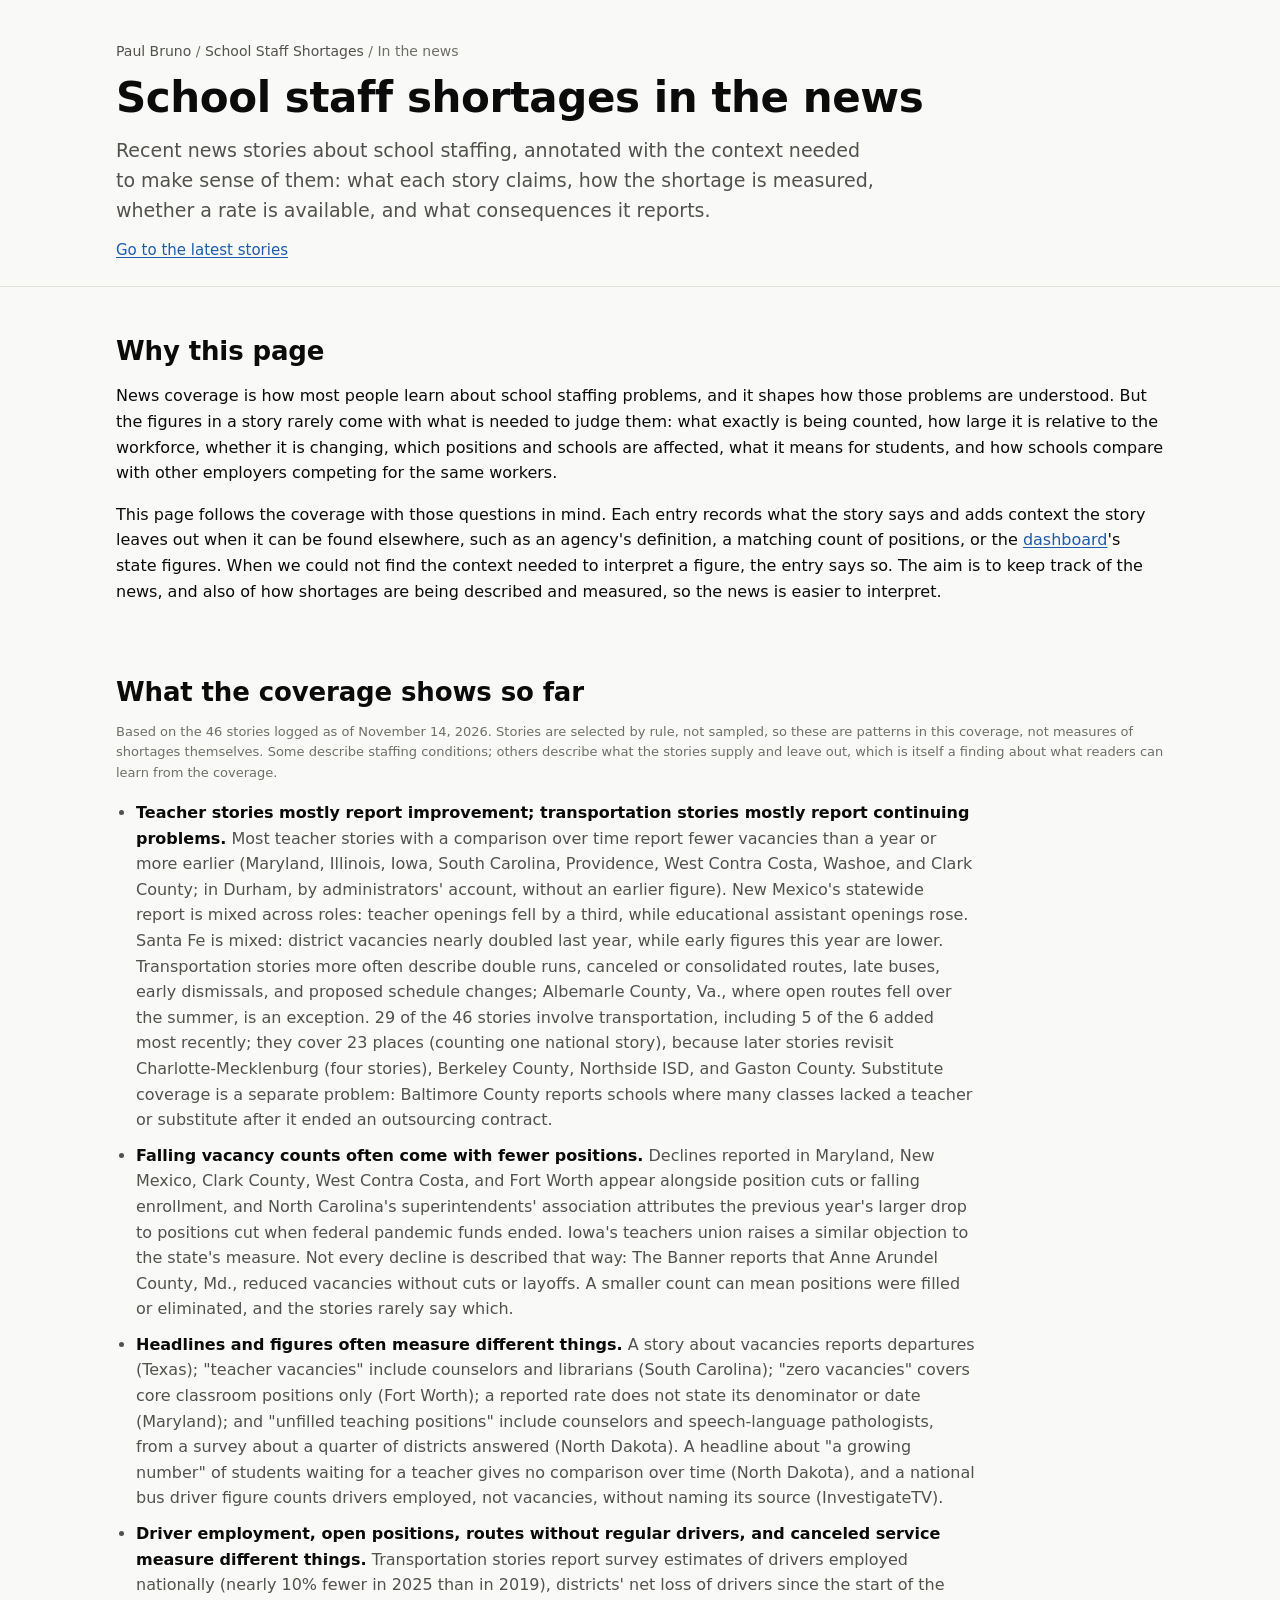
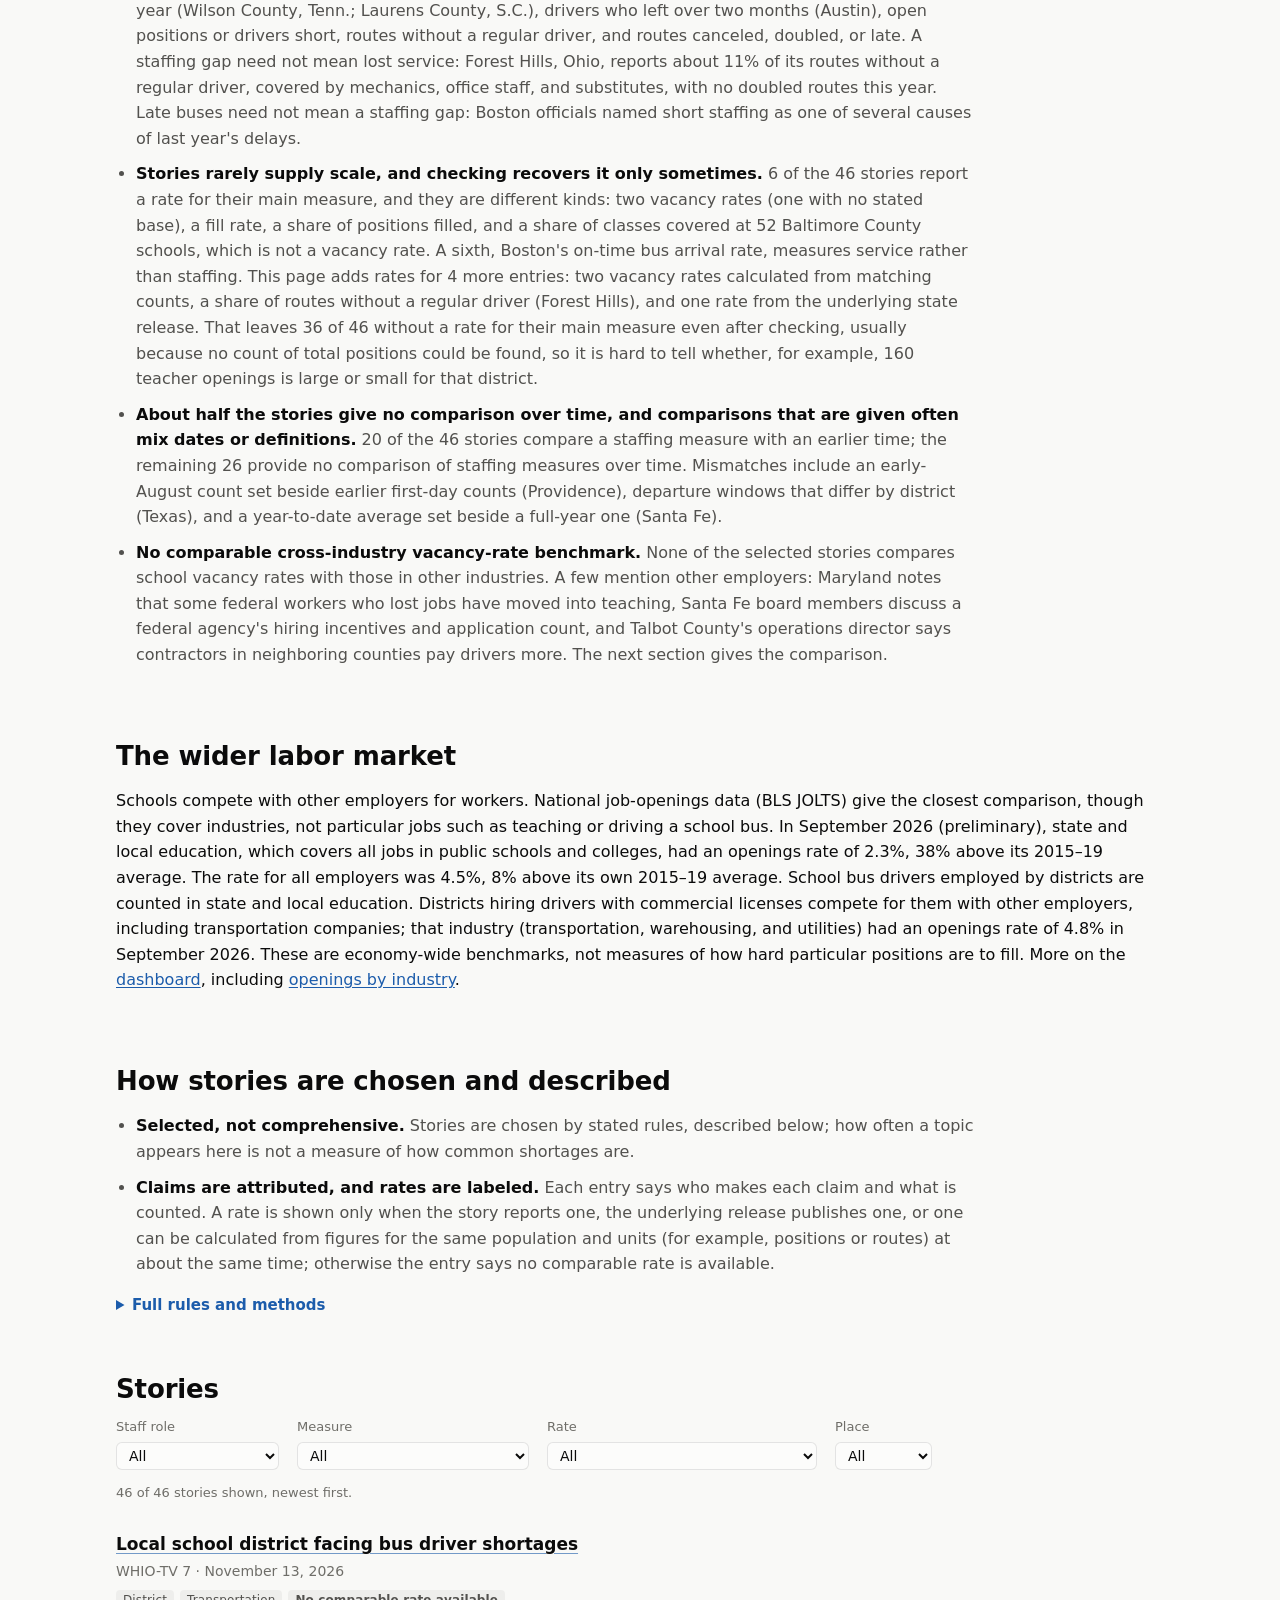
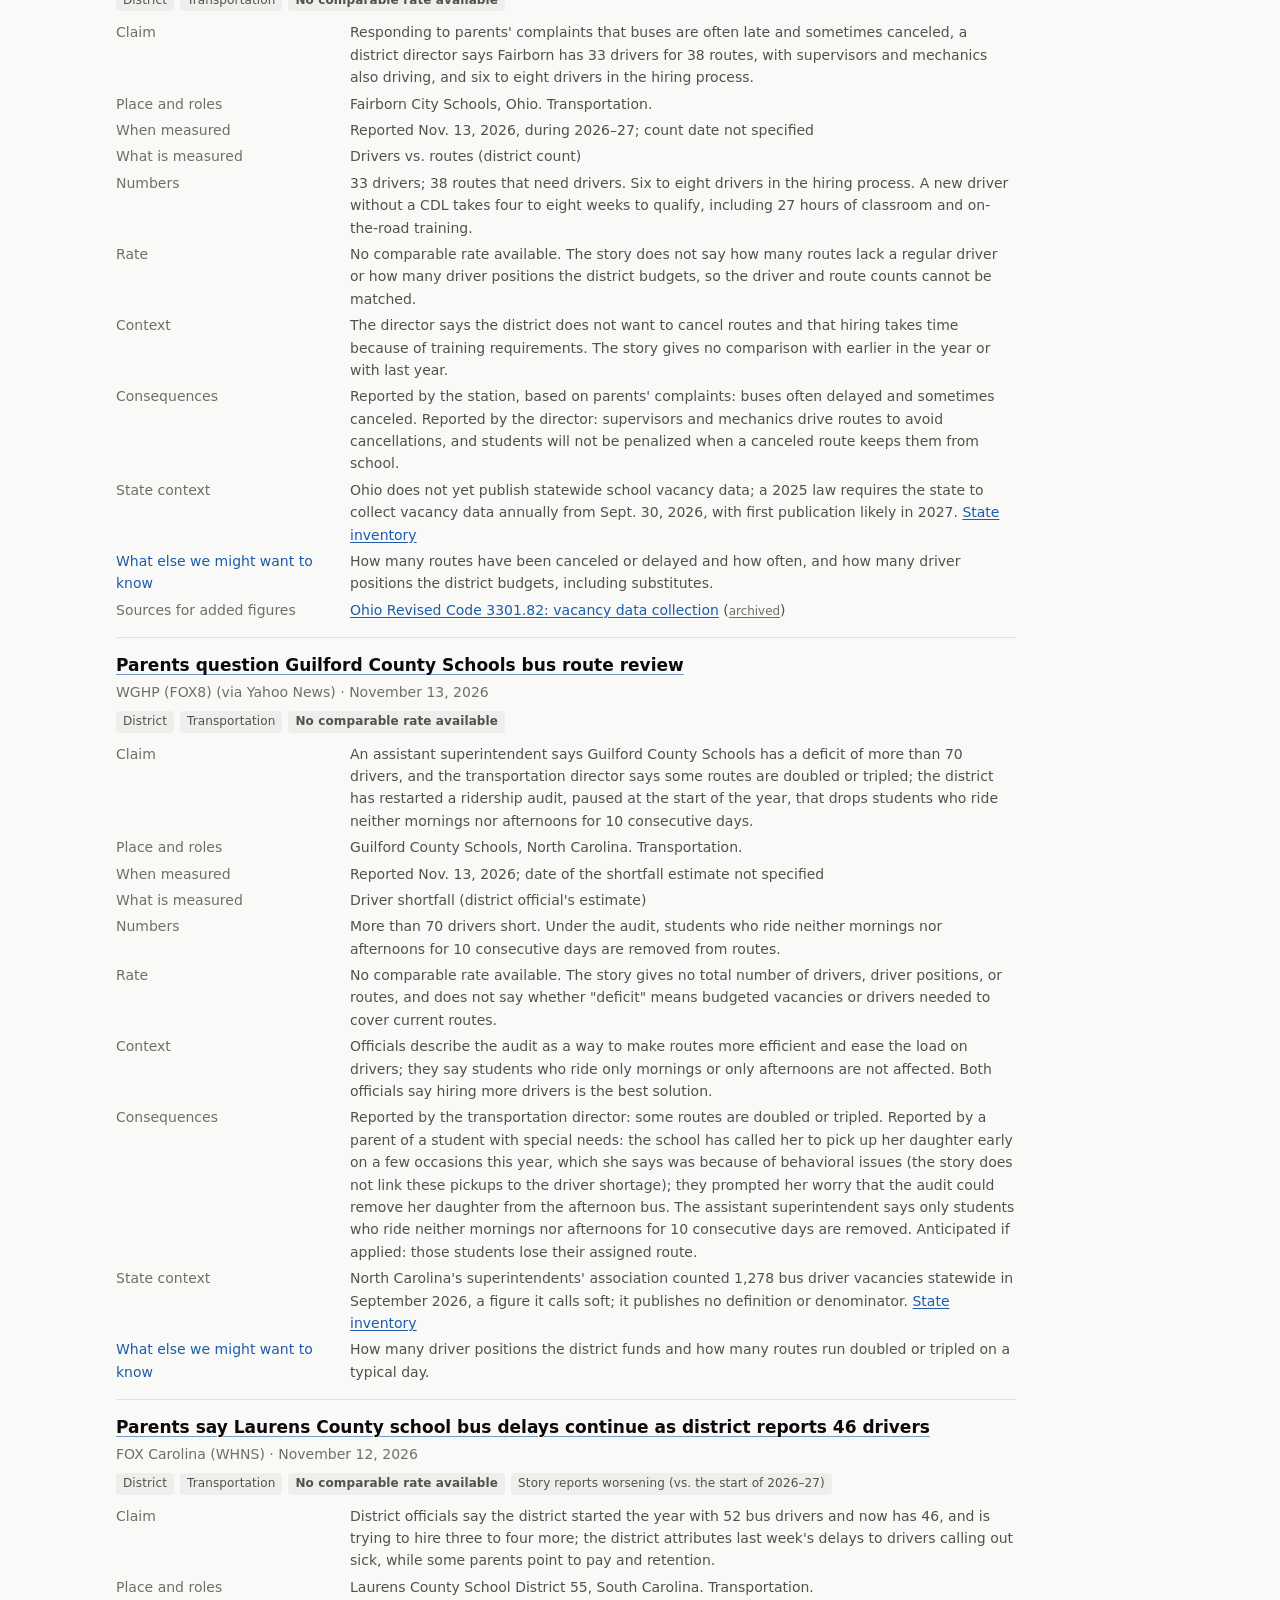
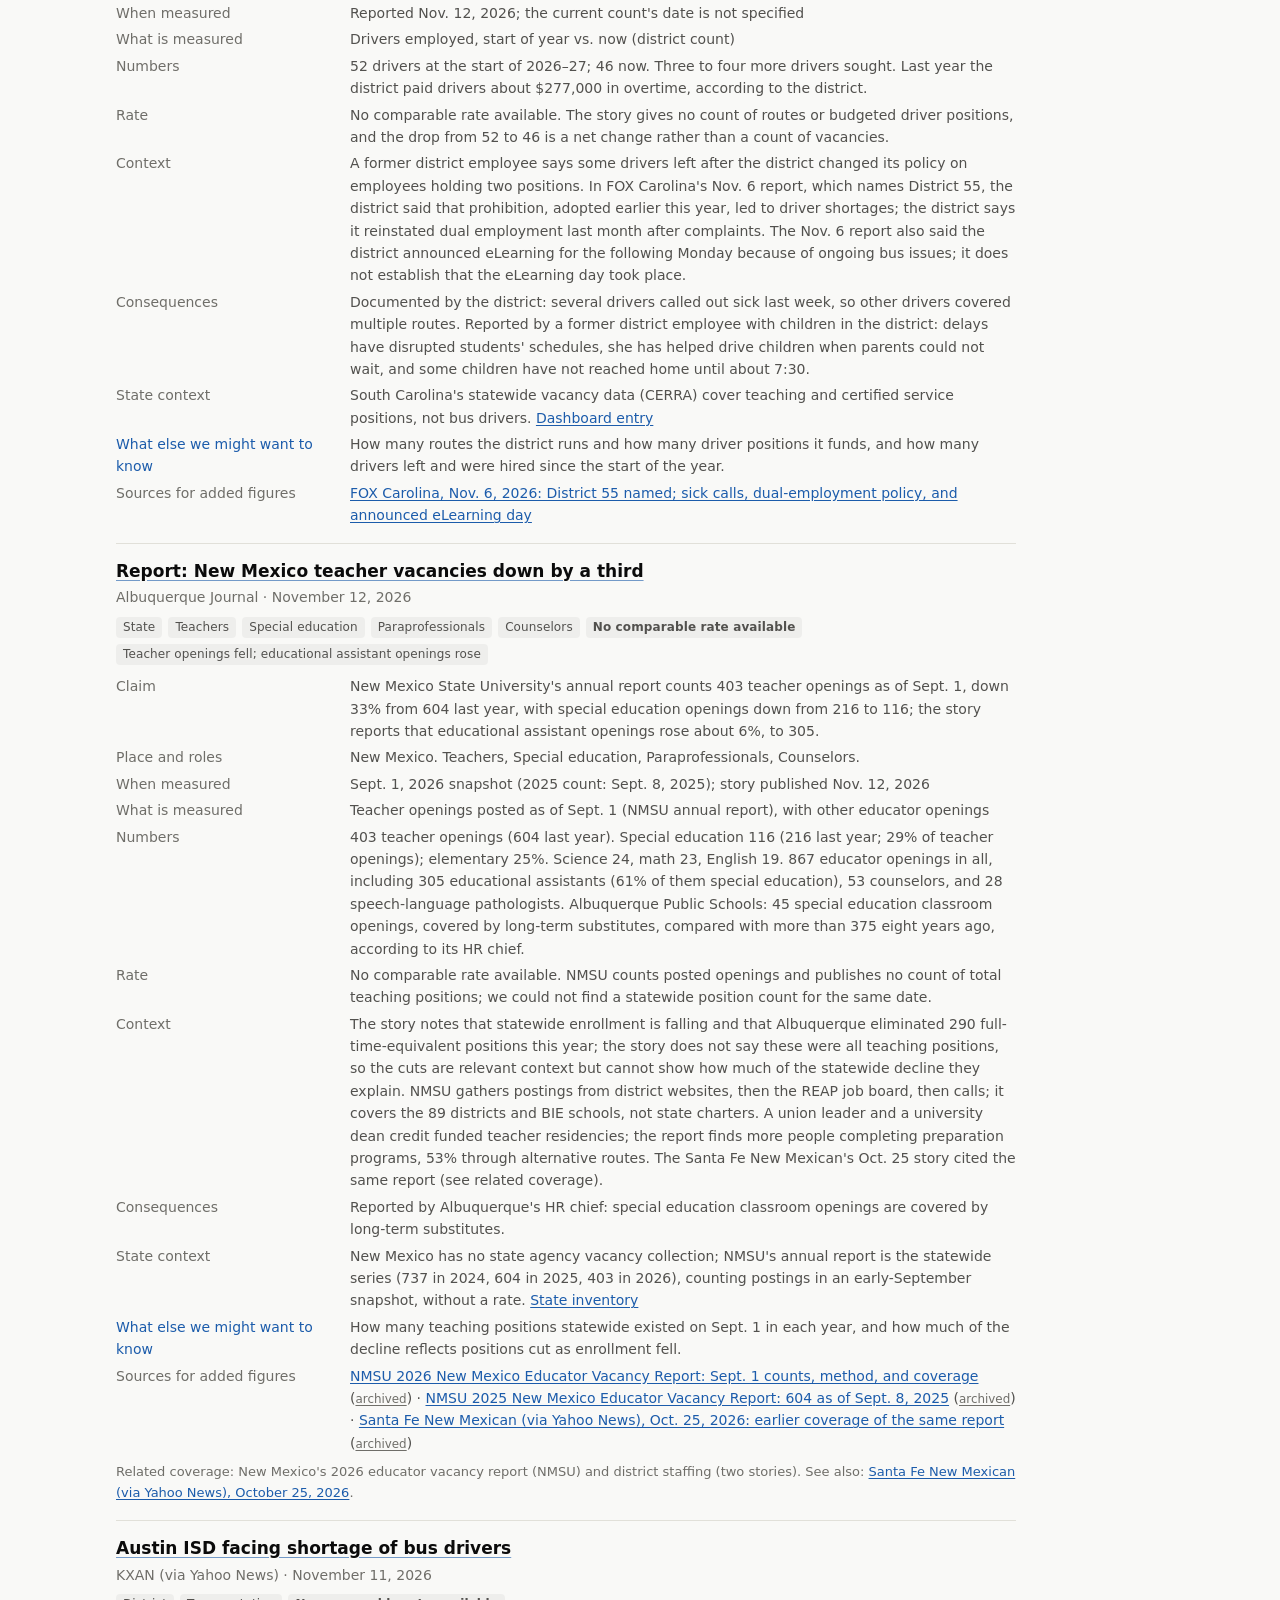
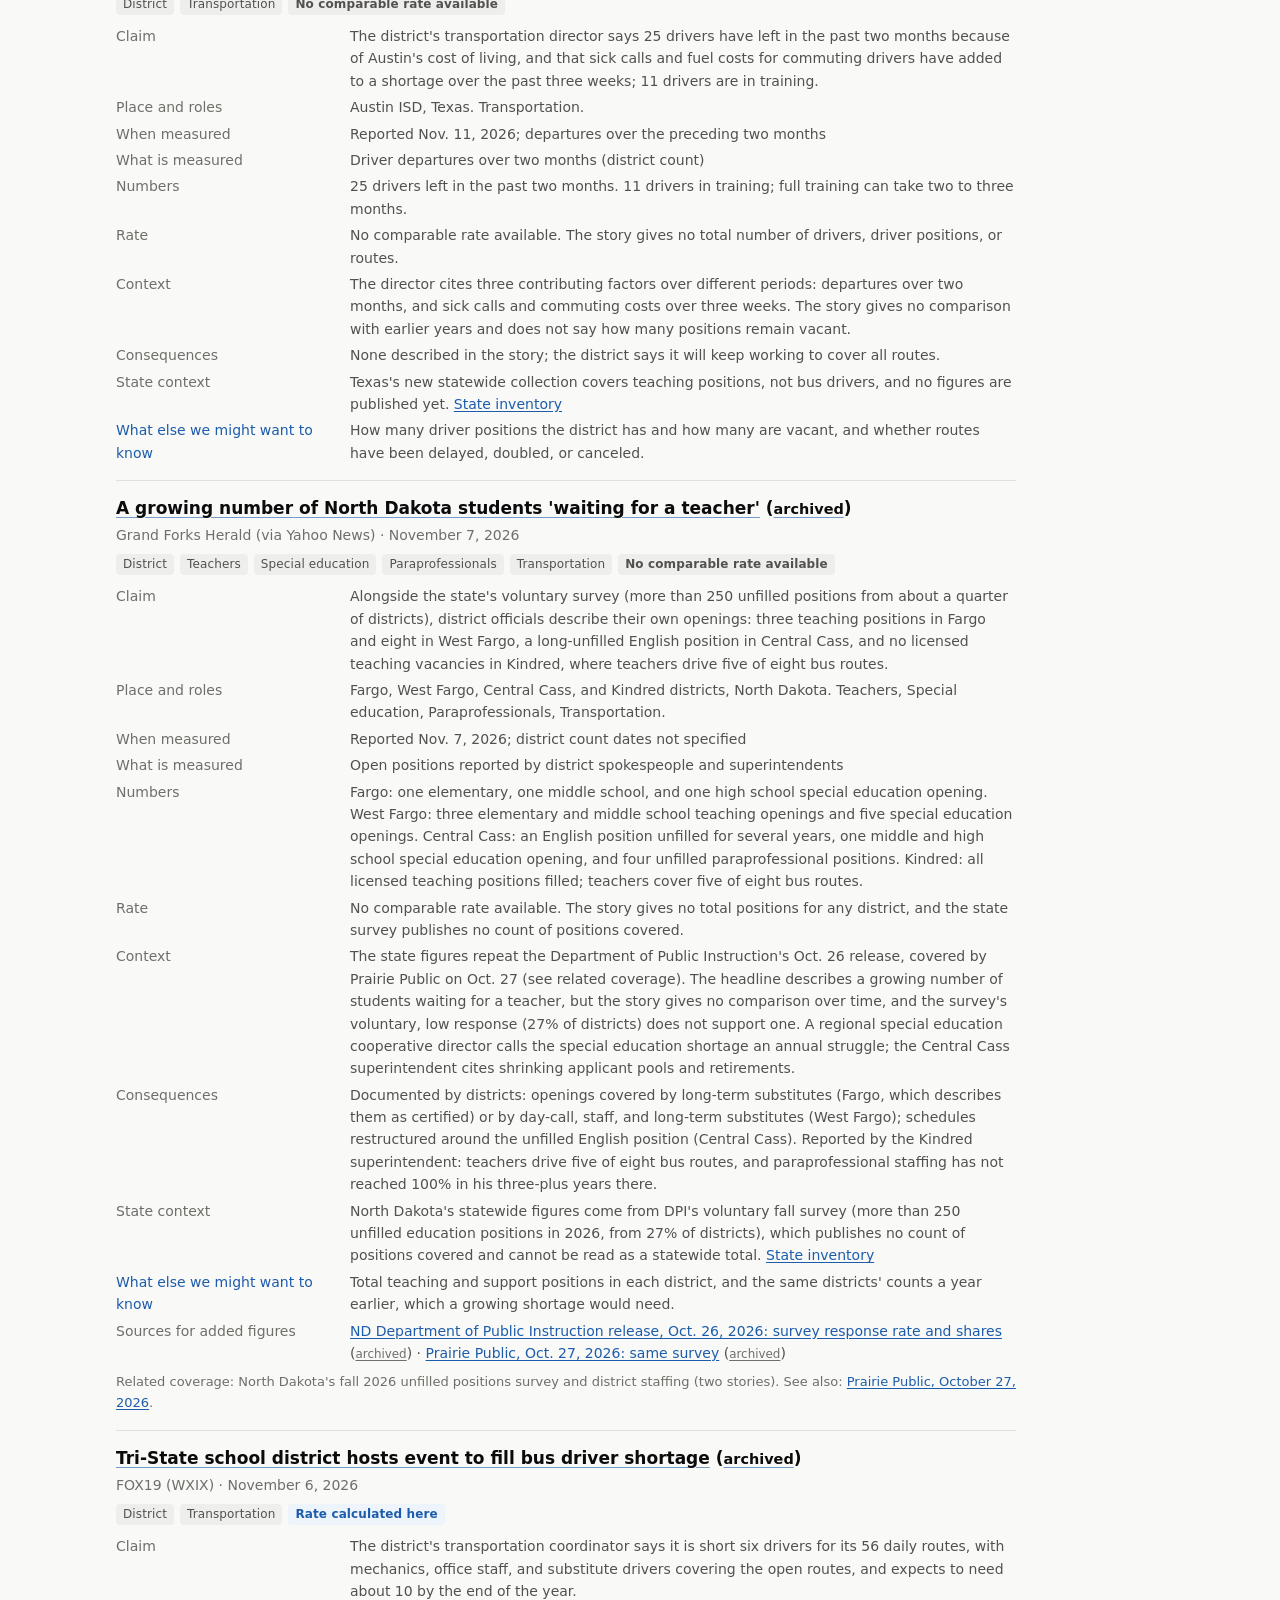
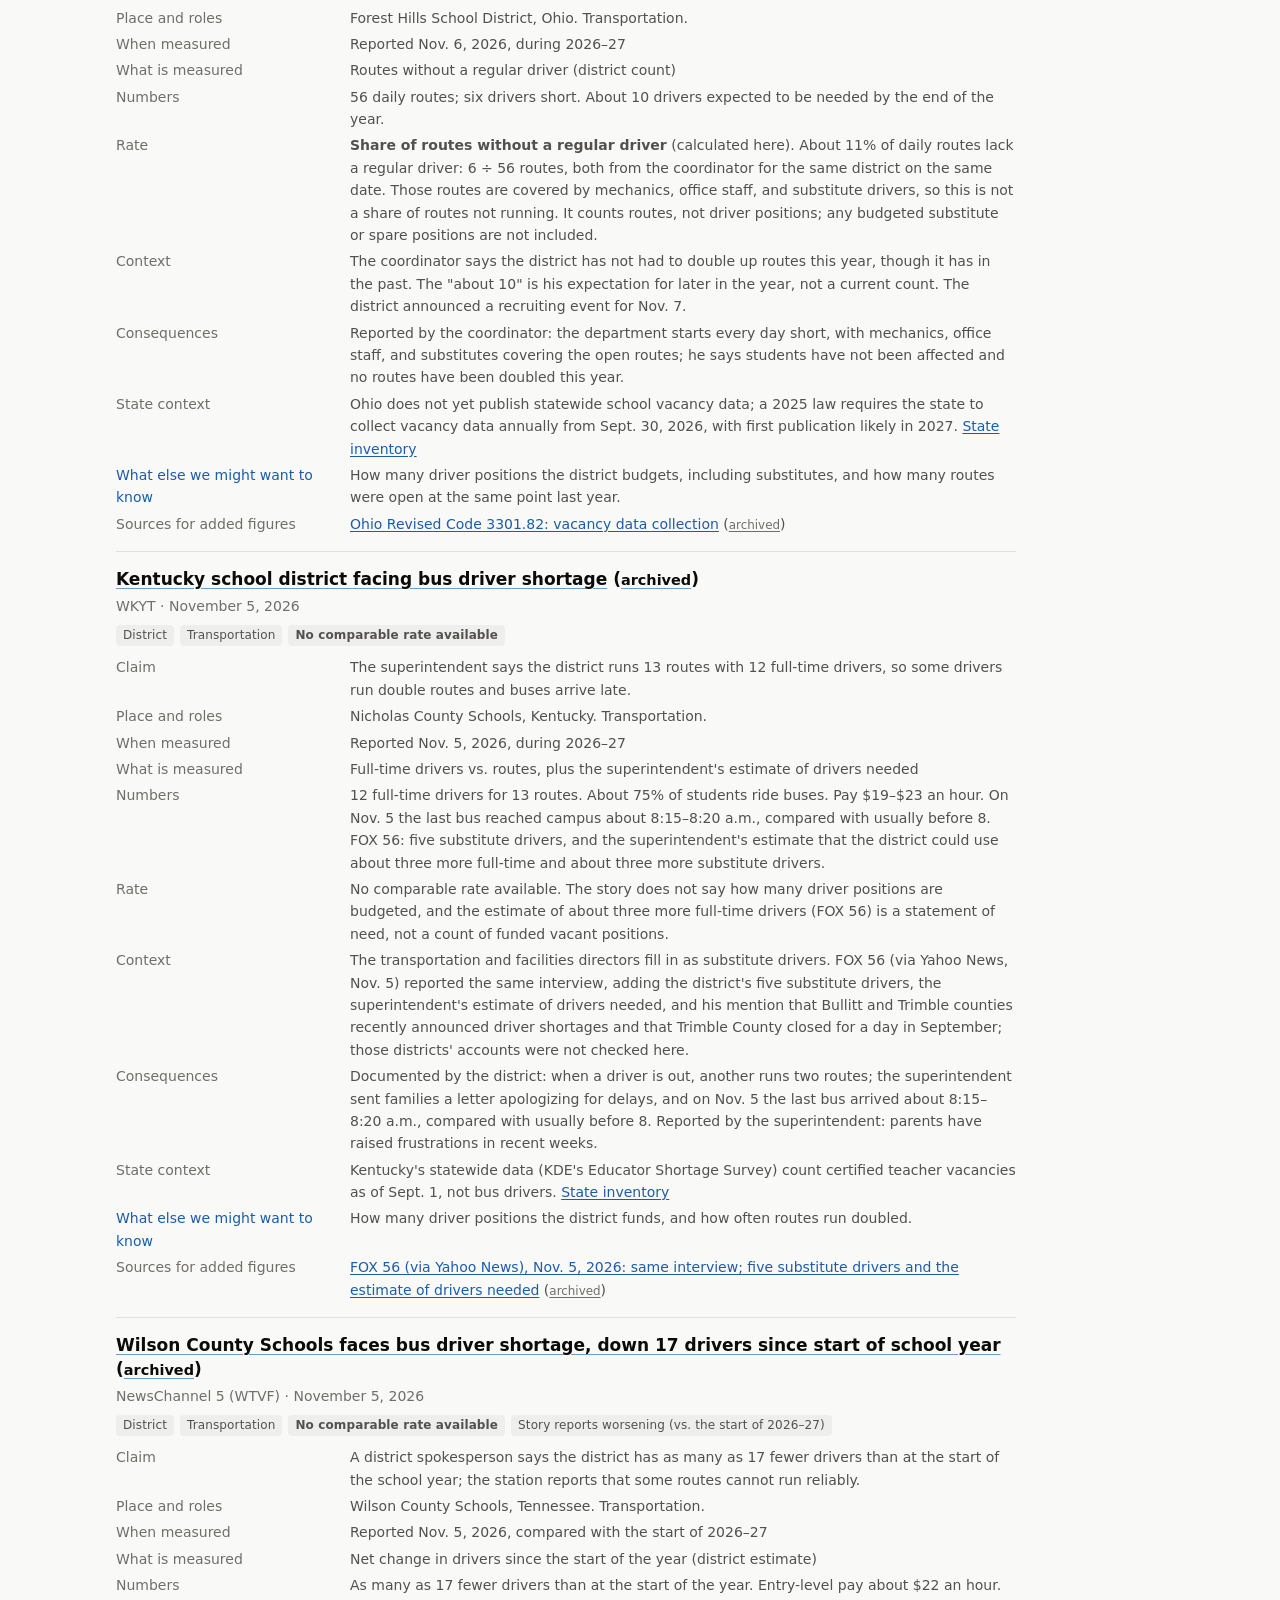
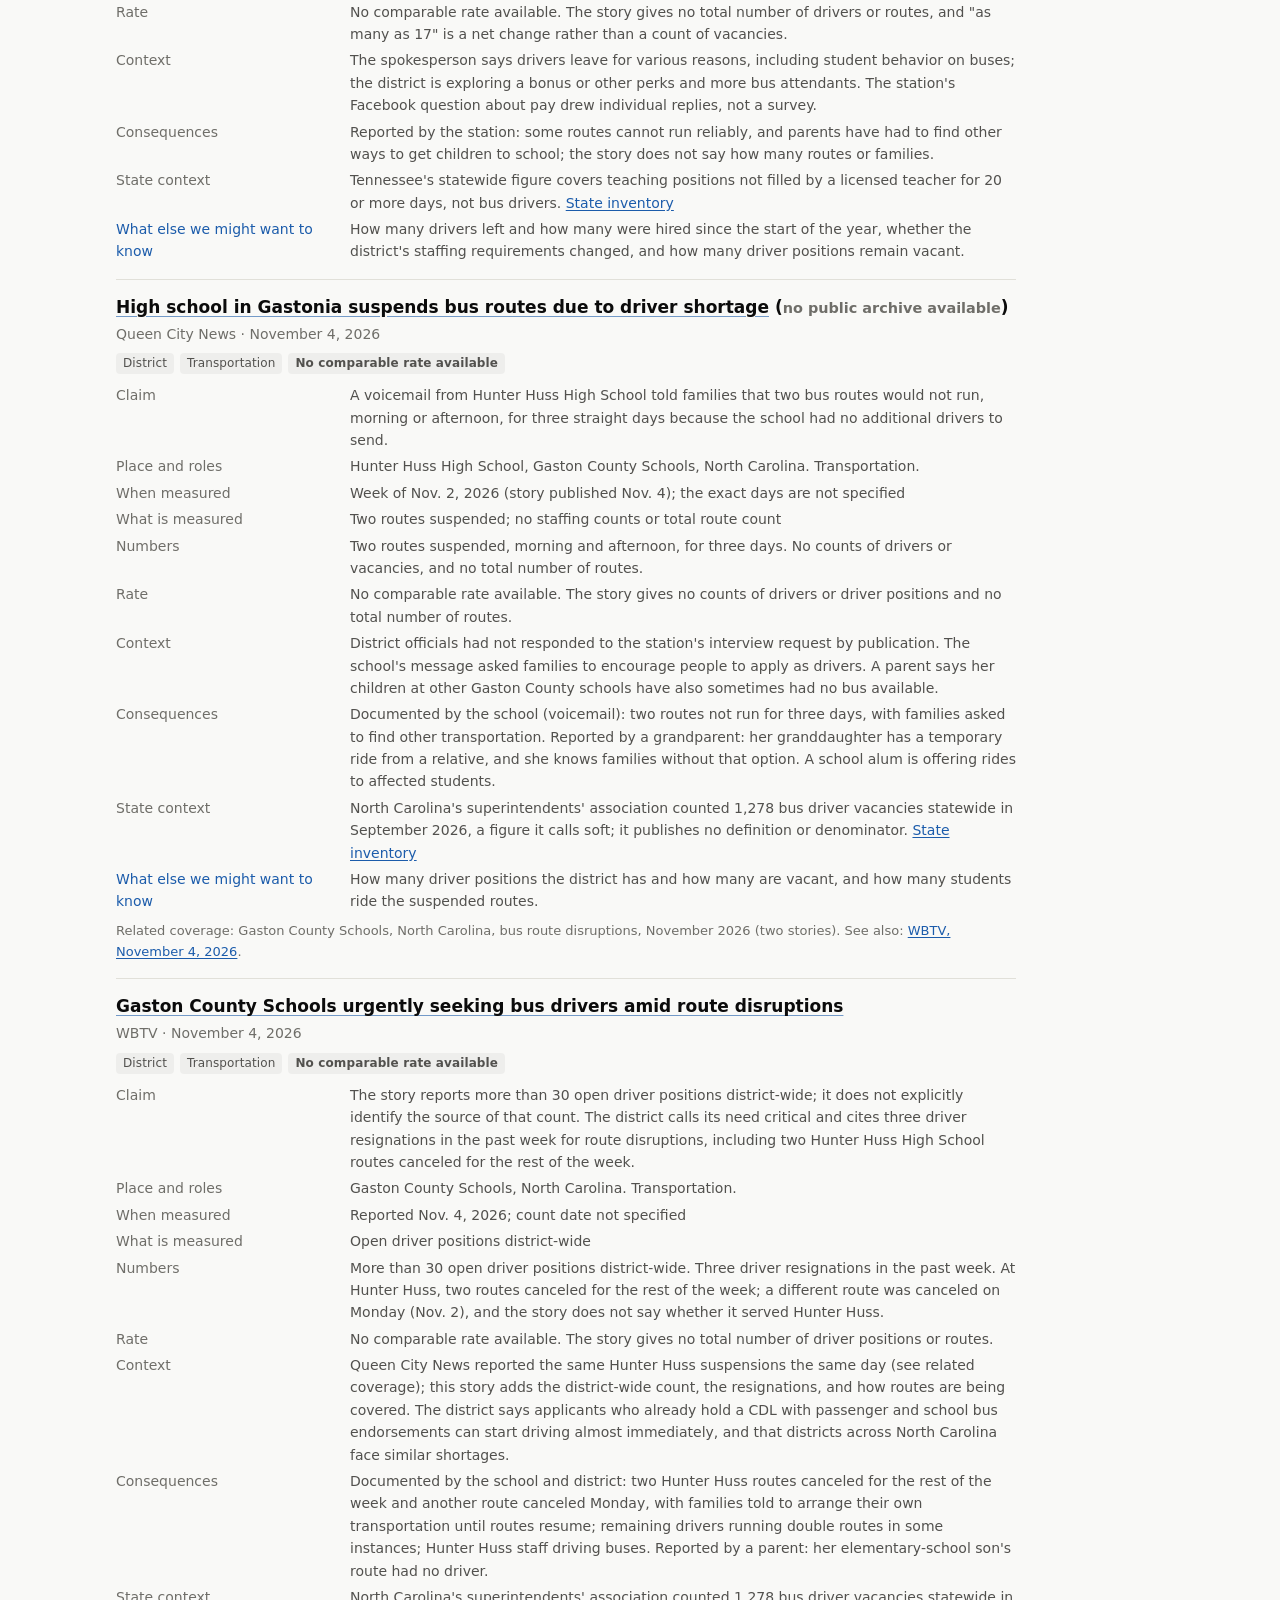
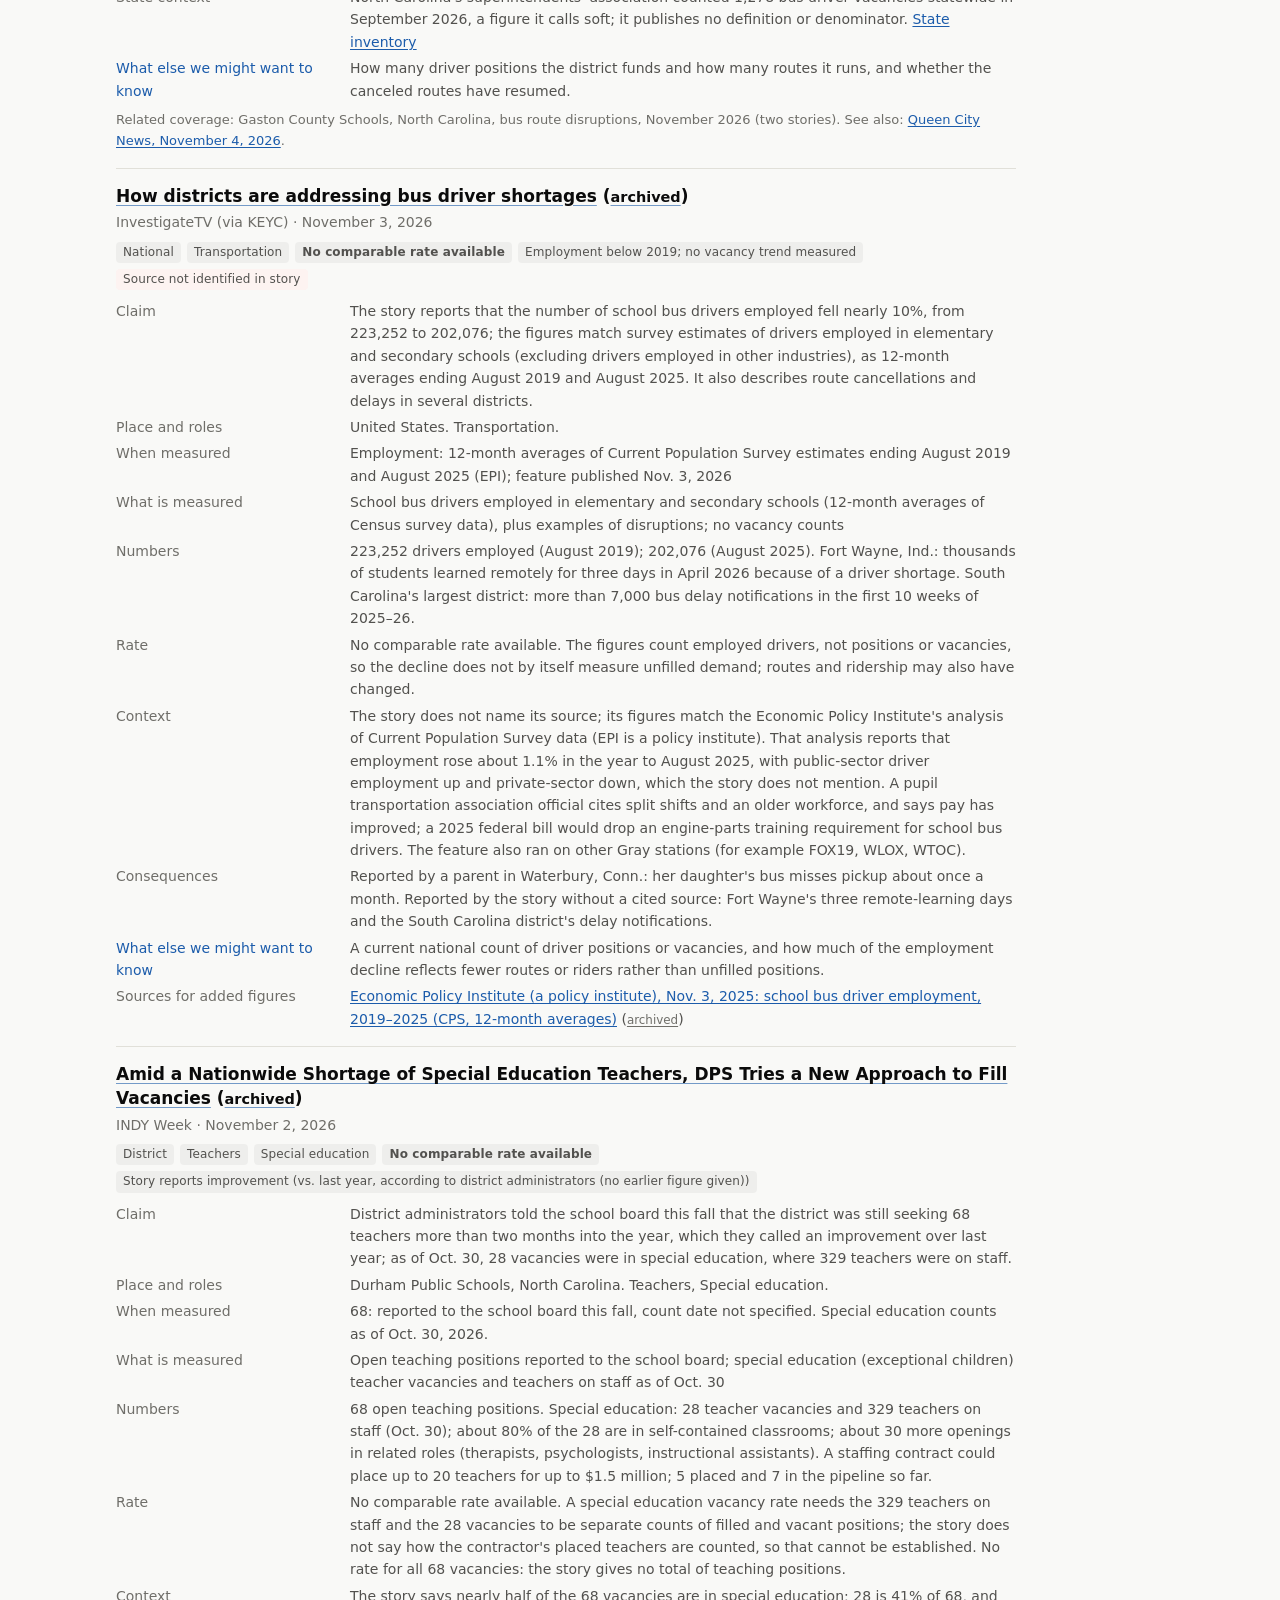
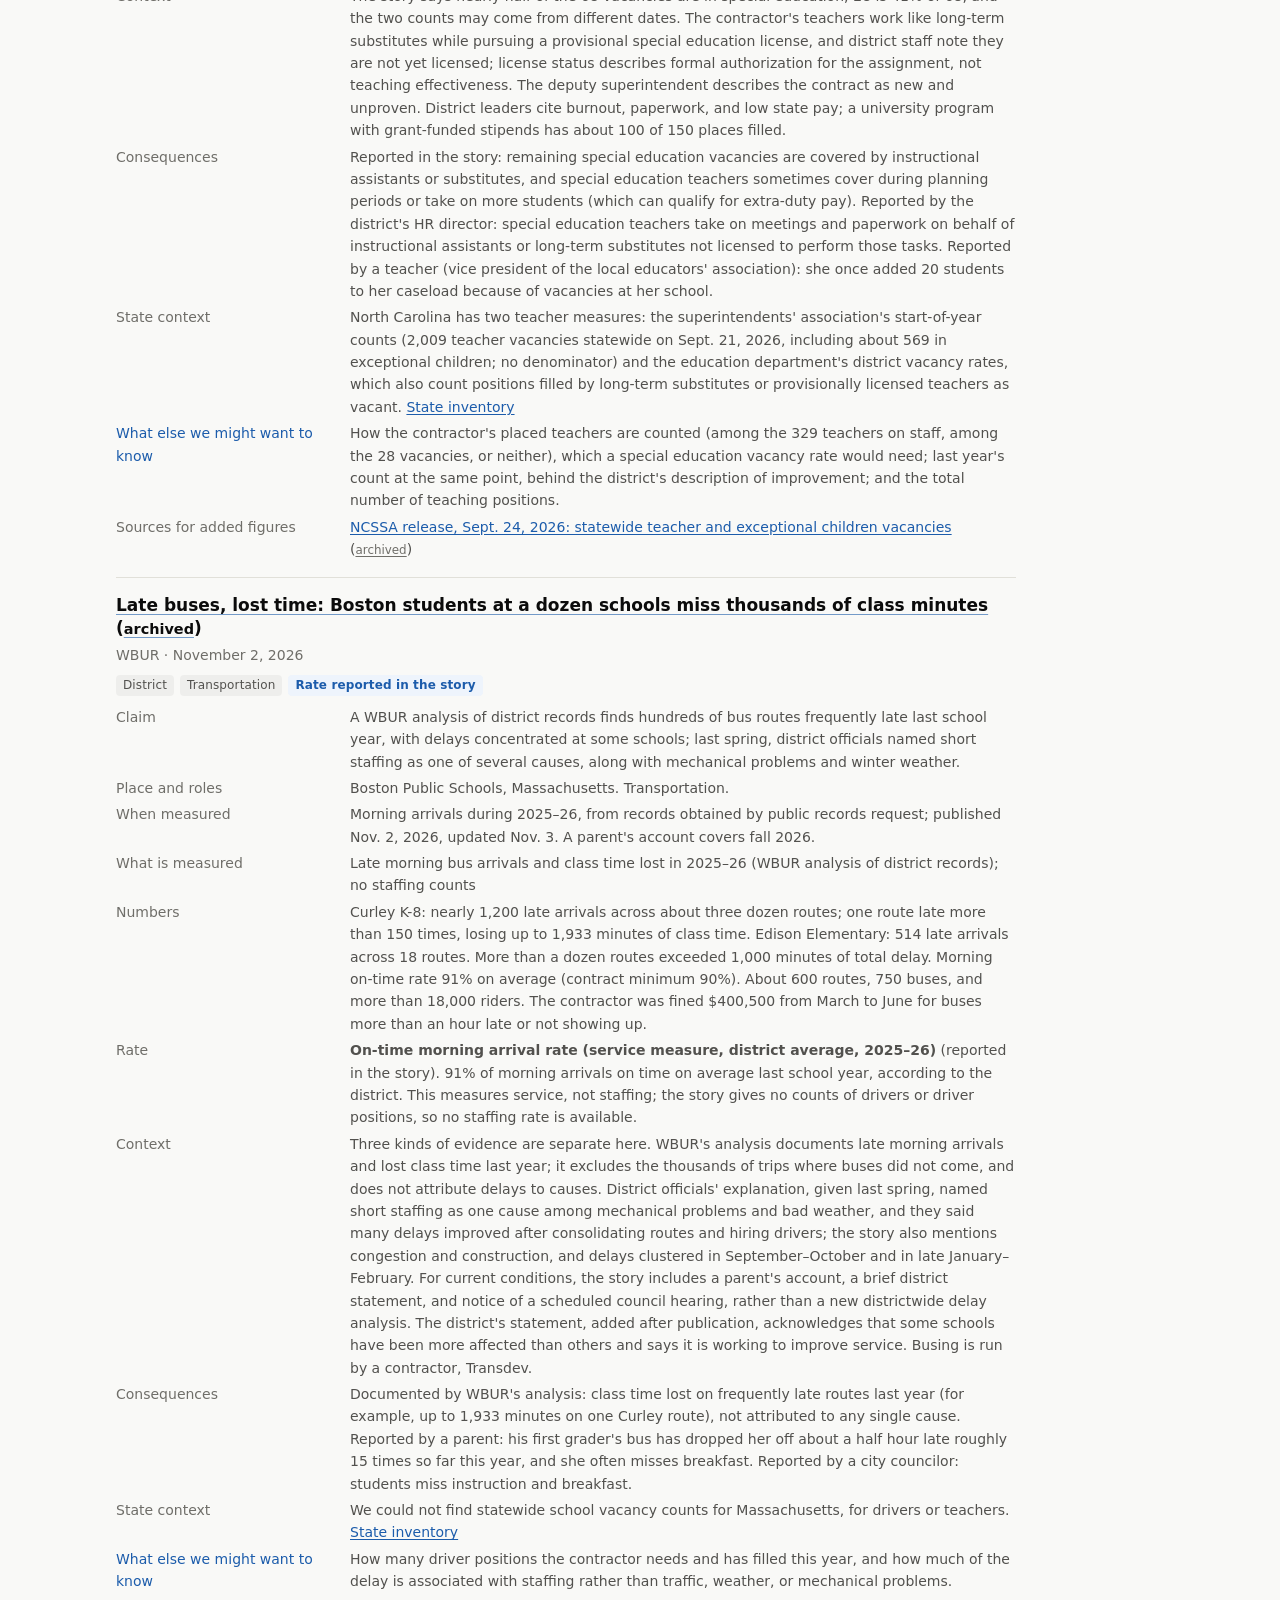
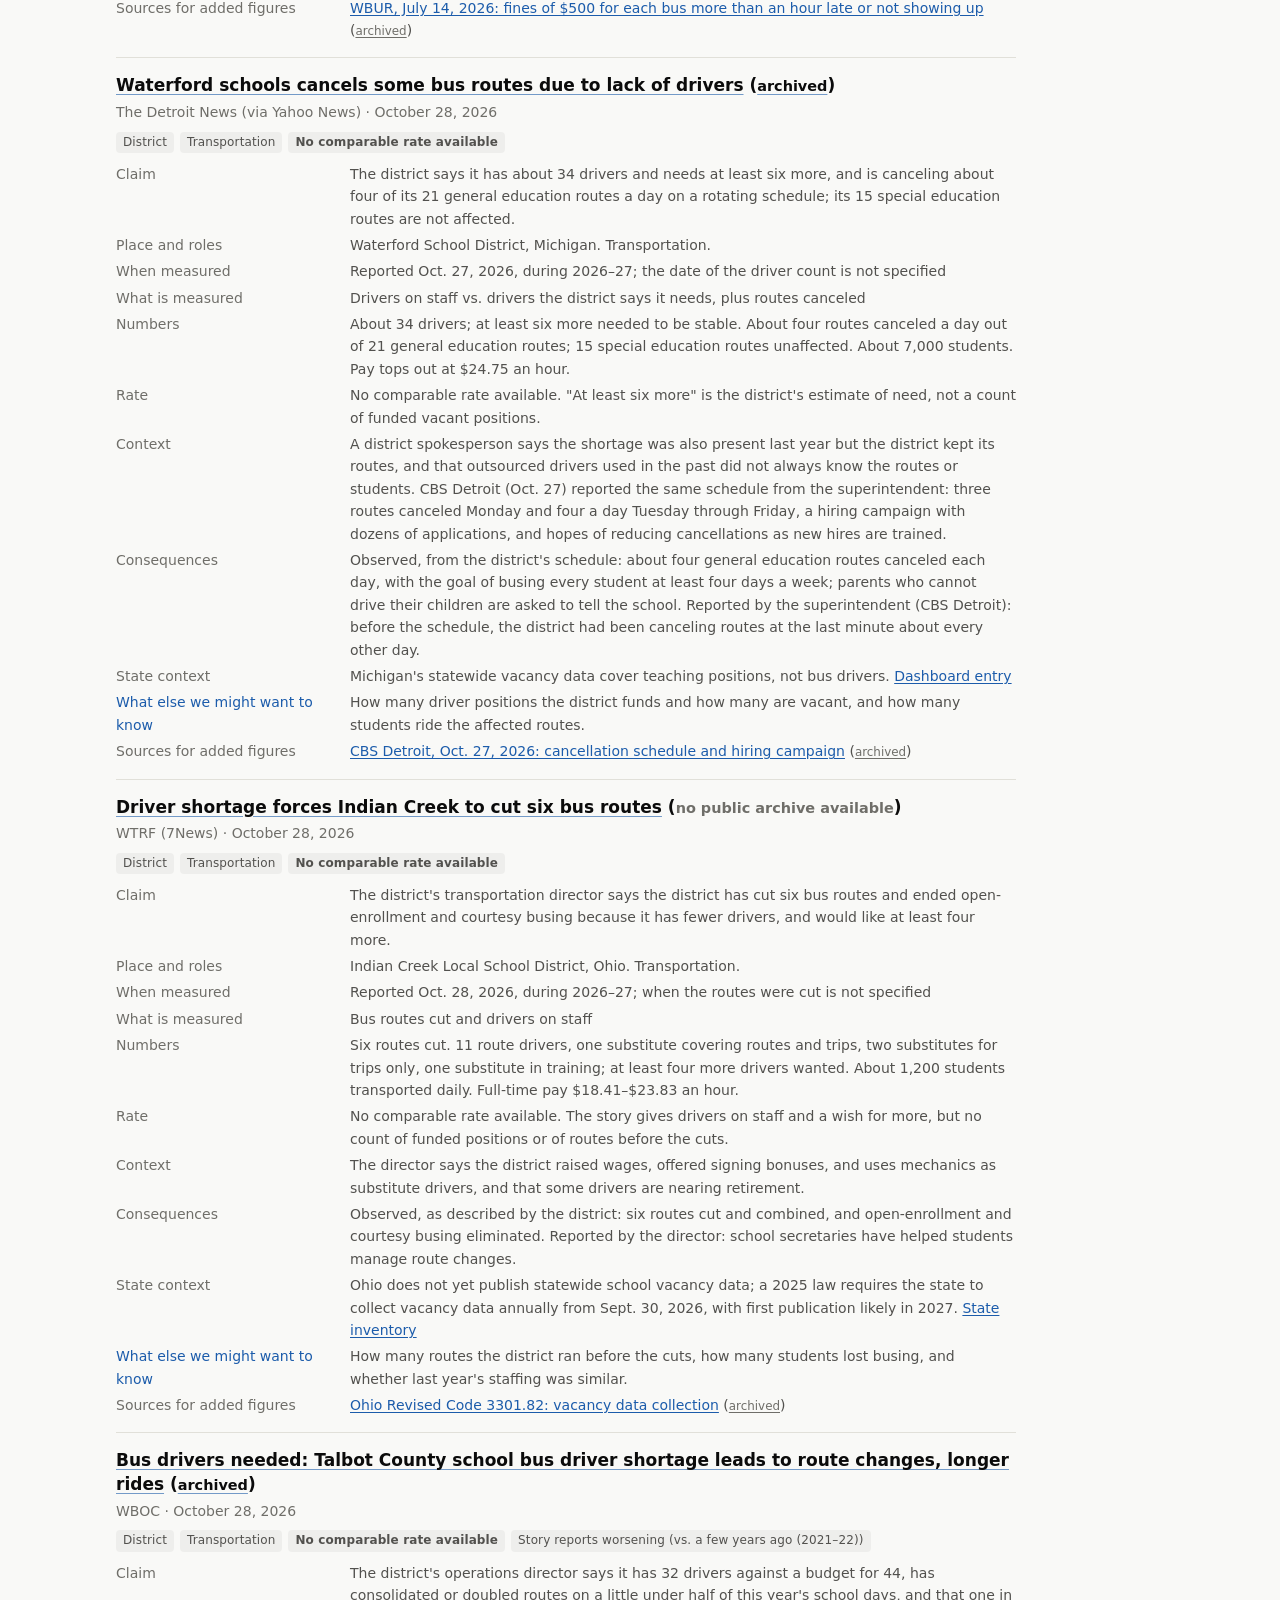
==== commit 8d0e0681: "Add Week 5 news stories and update coverage section Six reviewed entries: Fairborn (WHIO), Laurens C" ====
--- a/news.html
+++ b/news.html
@@ -50,14 +50,14 @@
 
 <section id="coverage">
   <h2>What the coverage shows so far</h2>
-  <p class="small">Based on the 40 stories logged as of November 7, 2026. Stories are selected by rule, not sampled, so these are patterns in this coverage, not measures of shortages themselves. Some describe staffing conditions; others describe what the stories supply and leave out, which is itself a finding about what readers can learn from the coverage.</p>
+  <p class="small">Based on the 46 stories logged as of November 14, 2026. Stories are selected by rule, not sampled, so these are patterns in this coverage, not measures of shortages themselves. Some describe staffing conditions; others describe what the stories supply and leave out, which is itself a finding about what readers can learn from the coverage.</p>
   <ul class="limits">
-    <li><strong>Teacher stories mostly report improvement; transportation stories mostly report continuing problems.</strong> Most teacher stories with a comparison over time report fewer vacancies than a year or more earlier (Maryland, Illinois, Iowa, South Carolina, Providence, West Contra Costa, Washoe, and Clark County; in Durham, by administrators' account, without an earlier figure). Santa Fe is mixed: district vacancies nearly doubled last year, while early figures this year are lower. Transportation stories more often describe double runs, canceled or consolidated routes, late buses, early dismissals, and proposed schedule changes; Albemarle County, Va., where open routes fell over the summer, is an exception. 24 of the 40 stories involve transportation, including 7 of the 8 added most recently; they cover 19 places (counting one national story), because later stories revisit Charlotte-Mecklenburg (four stories), Berkeley County, and Northside ISD. Substitute coverage is a separate problem: Baltimore County reports schools where many classes lacked a teacher or substitute after it ended an outsourcing contract.</li>
-    <li><strong>Falling vacancy counts often come with fewer positions.</strong> Declines reported in Maryland, Clark County, West Contra Costa, and Fort Worth appear alongside position cuts or falling enrollment, and North Carolina's superintendents' association attributes the previous year's larger drop to positions cut when federal pandemic funds ended. Iowa's teachers union raises a similar objection to the state's measure. Not every decline is described that way: The Banner reports that Anne Arundel County, Md., reduced vacancies without cuts or layoffs. A smaller count can mean positions were filled or eliminated, and the stories rarely say which.</li>
+    <li><strong>Teacher stories mostly report improvement; transportation stories mostly report continuing problems.</strong> Most teacher stories with a comparison over time report fewer vacancies than a year or more earlier (Maryland, Illinois, Iowa, South Carolina, Providence, West Contra Costa, Washoe, and Clark County; in Durham, by administrators' account, without an earlier figure). New Mexico's statewide report is mixed across roles: teacher openings fell by a third, while educational assistant openings rose. Santa Fe is mixed: district vacancies nearly doubled last year, while early figures this year are lower. Transportation stories more often describe double runs, canceled or consolidated routes, late buses, early dismissals, and proposed schedule changes; Albemarle County, Va., where open routes fell over the summer, is an exception. 29 of the 46 stories involve transportation, including 5 of the 6 added most recently; they cover 23 places (counting one national story), because later stories revisit Charlotte-Mecklenburg (four stories), Berkeley County, Northside ISD, and Gaston County. Substitute coverage is a separate problem: Baltimore County reports schools where many classes lacked a teacher or substitute after it ended an outsourcing contract.</li>
+    <li><strong>Falling vacancy counts often come with fewer positions.</strong> Declines reported in Maryland, New Mexico, Clark County, West Contra Costa, and Fort Worth appear alongside position cuts or falling enrollment, and North Carolina's superintendents' association attributes the previous year's larger drop to positions cut when federal pandemic funds ended. Iowa's teachers union raises a similar objection to the state's measure. Not every decline is described that way: The Banner reports that Anne Arundel County, Md., reduced vacancies without cuts or layoffs. A smaller count can mean positions were filled or eliminated, and the stories rarely say which.</li>
     <li><strong>Headlines and figures often measure different things.</strong> A story about vacancies reports departures (Texas); "teacher vacancies" include counselors and librarians (South Carolina); "zero vacancies" covers core classroom positions only (Fort Worth); a reported rate does not state its denominator or date (Maryland); and "unfilled teaching positions" include counselors and speech-language pathologists, from a survey about a quarter of districts answered (North Dakota). A headline about "a growing number" of students waiting for a teacher gives no comparison over time (North Dakota), and a national bus driver figure counts drivers employed, not vacancies, without naming its source (InvestigateTV).</li>
-    <li><strong>Driver employment, open positions, routes without regular drivers, and canceled service measure different things.</strong> Transportation stories report survey estimates of drivers employed nationally (nearly 10% fewer in 2025 than in 2019), a district's net loss of drivers since the start of the year (Wilson County, Tenn.), open positions or drivers short, routes without a regular driver, and routes canceled, doubled, or late. A staffing gap need not mean lost service: Forest Hills, Ohio, reports about 11% of its routes without a regular driver, covered by mechanics, office staff, and substitutes, with no doubled routes this year. Late buses need not mean a staffing gap: Boston officials named short staffing as one of several causes of last year's delays.</li>
-    <li><strong>Stories rarely supply scale, and checking recovers it only sometimes.</strong> 6 of the 40 stories report a rate for their main measure, and they are different kinds: two vacancy rates (one with no stated base), a fill rate, a share of positions filled, and a share of classes covered at 52 Baltimore County schools, which is not a vacancy rate. A sixth, Boston's on-time bus arrival rate, measures service rather than staffing. This page adds rates for 4 more entries: two vacancy rates calculated from matching counts, a share of routes without a regular driver (Forest Hills), and one rate from the underlying state release. That leaves 30 of 40 without a rate for their main measure even after checking, usually because no count of total positions could be found, so it is hard to tell whether, for example, 160 teacher openings is large or small for that district.</li>
-    <li><strong>About half the stories give no comparison over time, and comparisons that are given often mix dates or definitions.</strong> 18 of the 40 stories compare a staffing measure with an earlier time; the remaining 22 provide no comparison of staffing measures over time. Mismatches include an early-August count set beside earlier first-day counts (Providence), departure windows that differ by district (Texas), and a year-to-date average set beside a full-year one (Santa Fe).</li>
+    <li><strong>Driver employment, open positions, routes without regular drivers, and canceled service measure different things.</strong> Transportation stories report survey estimates of drivers employed nationally (nearly 10% fewer in 2025 than in 2019), districts' net loss of drivers since the start of the year (Wilson County, Tenn.; Laurens County, S.C.), drivers who left over two months (Austin), open positions or drivers short, routes without a regular driver, and routes canceled, doubled, or late. A staffing gap need not mean lost service: Forest Hills, Ohio, reports about 11% of its routes without a regular driver, covered by mechanics, office staff, and substitutes, with no doubled routes this year. Late buses need not mean a staffing gap: Boston officials named short staffing as one of several causes of last year's delays.</li>
+    <li><strong>Stories rarely supply scale, and checking recovers it only sometimes.</strong> 6 of the 46 stories report a rate for their main measure, and they are different kinds: two vacancy rates (one with no stated base), a fill rate, a share of positions filled, and a share of classes covered at 52 Baltimore County schools, which is not a vacancy rate. A sixth, Boston's on-time bus arrival rate, measures service rather than staffing. This page adds rates for 4 more entries: two vacancy rates calculated from matching counts, a share of routes without a regular driver (Forest Hills), and one rate from the underlying state release. That leaves 36 of 46 without a rate for their main measure even after checking, usually because no count of total positions could be found, so it is hard to tell whether, for example, 160 teacher openings is large or small for that district.</li>
+    <li><strong>About half the stories give no comparison over time, and comparisons that are given often mix dates or definitions.</strong> 20 of the 46 stories compare a staffing measure with an earlier time; the remaining 26 provide no comparison of staffing measures over time. Mismatches include an early-August count set beside earlier first-day counts (Providence), departure windows that differ by district (Texas), and a year-to-date average set beside a full-year one (Santa Fe).</li>
     <li><strong>No comparable cross-industry vacancy-rate benchmark.</strong> None of the selected stories compares school vacancy rates with those in other industries. A few mention other employers: Maryland notes that some federal workers who lost jobs have moved into teaching, Santa Fe board members discuss a federal agency's hiring incentives and application count, and Talbot County's operations director says contractors in neighboring counties pay drivers more. The next section gives the comparison.</li>
   </ul>
 </section>
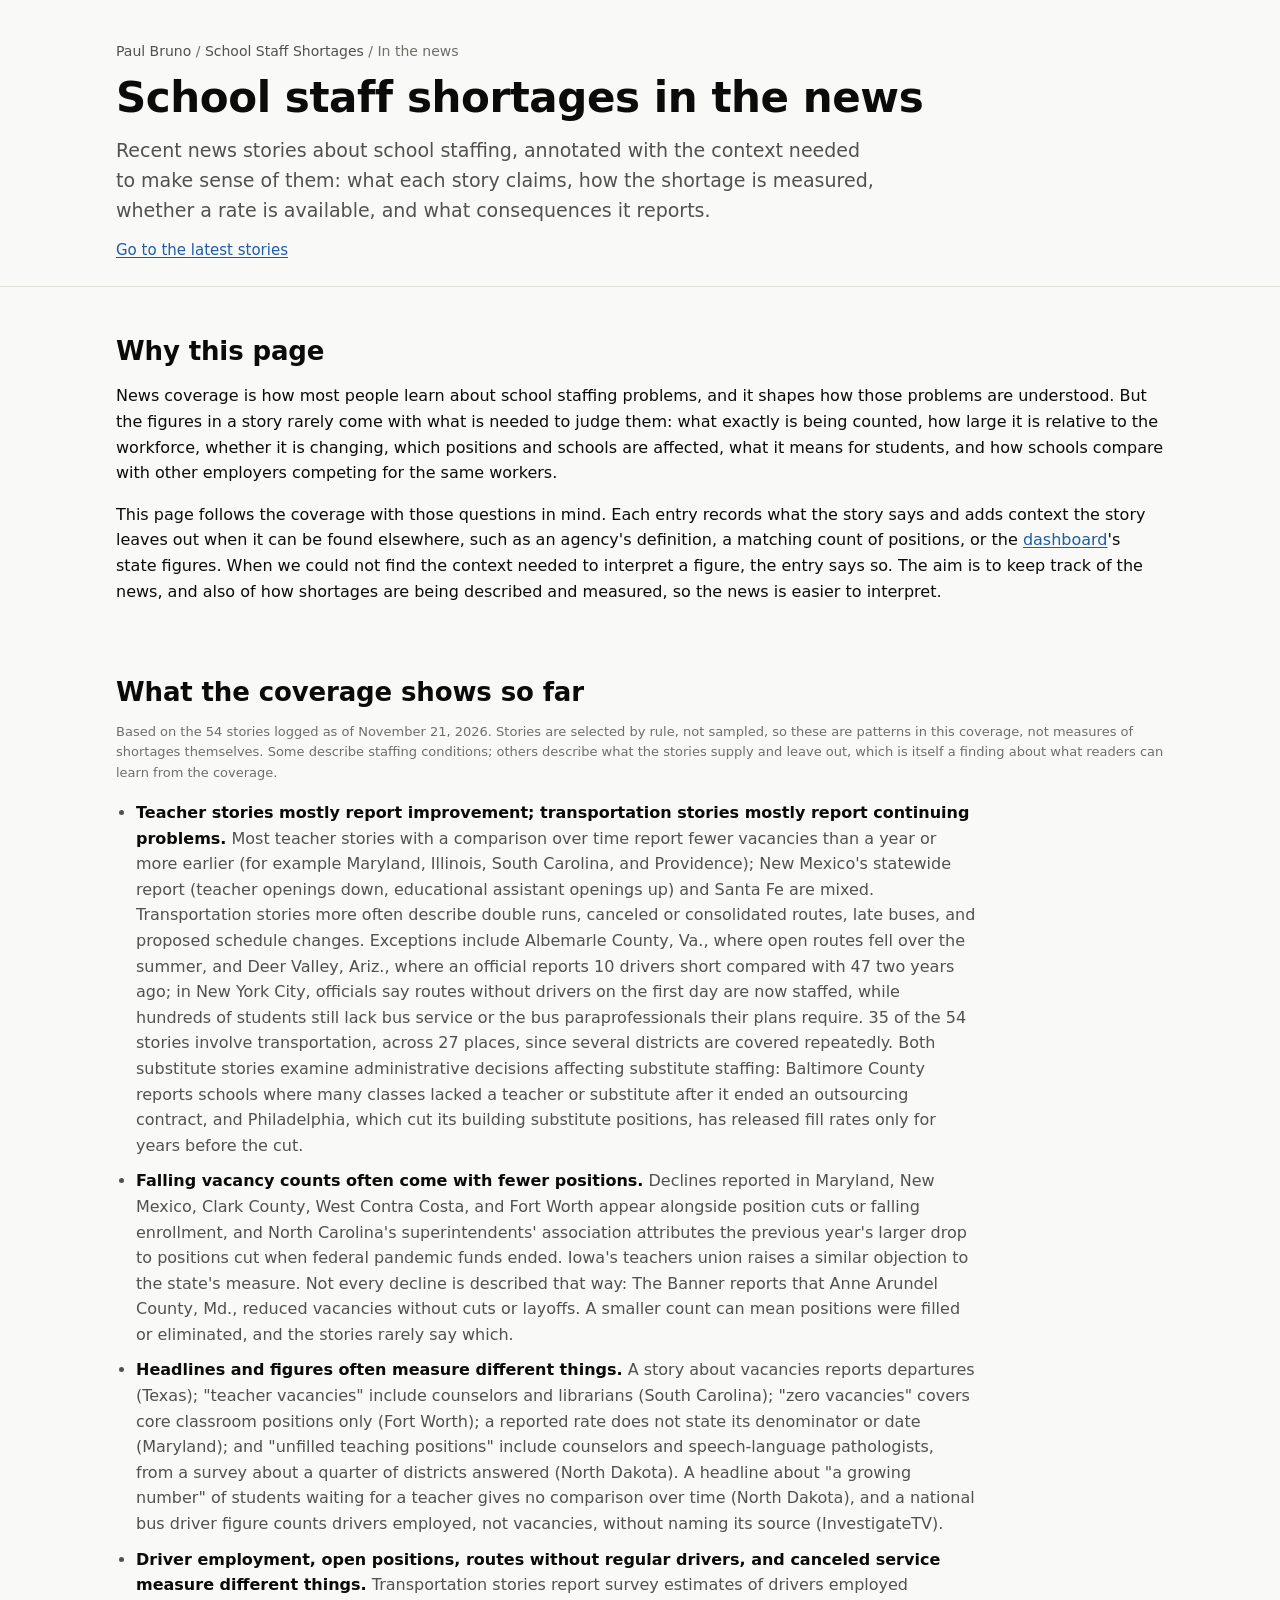
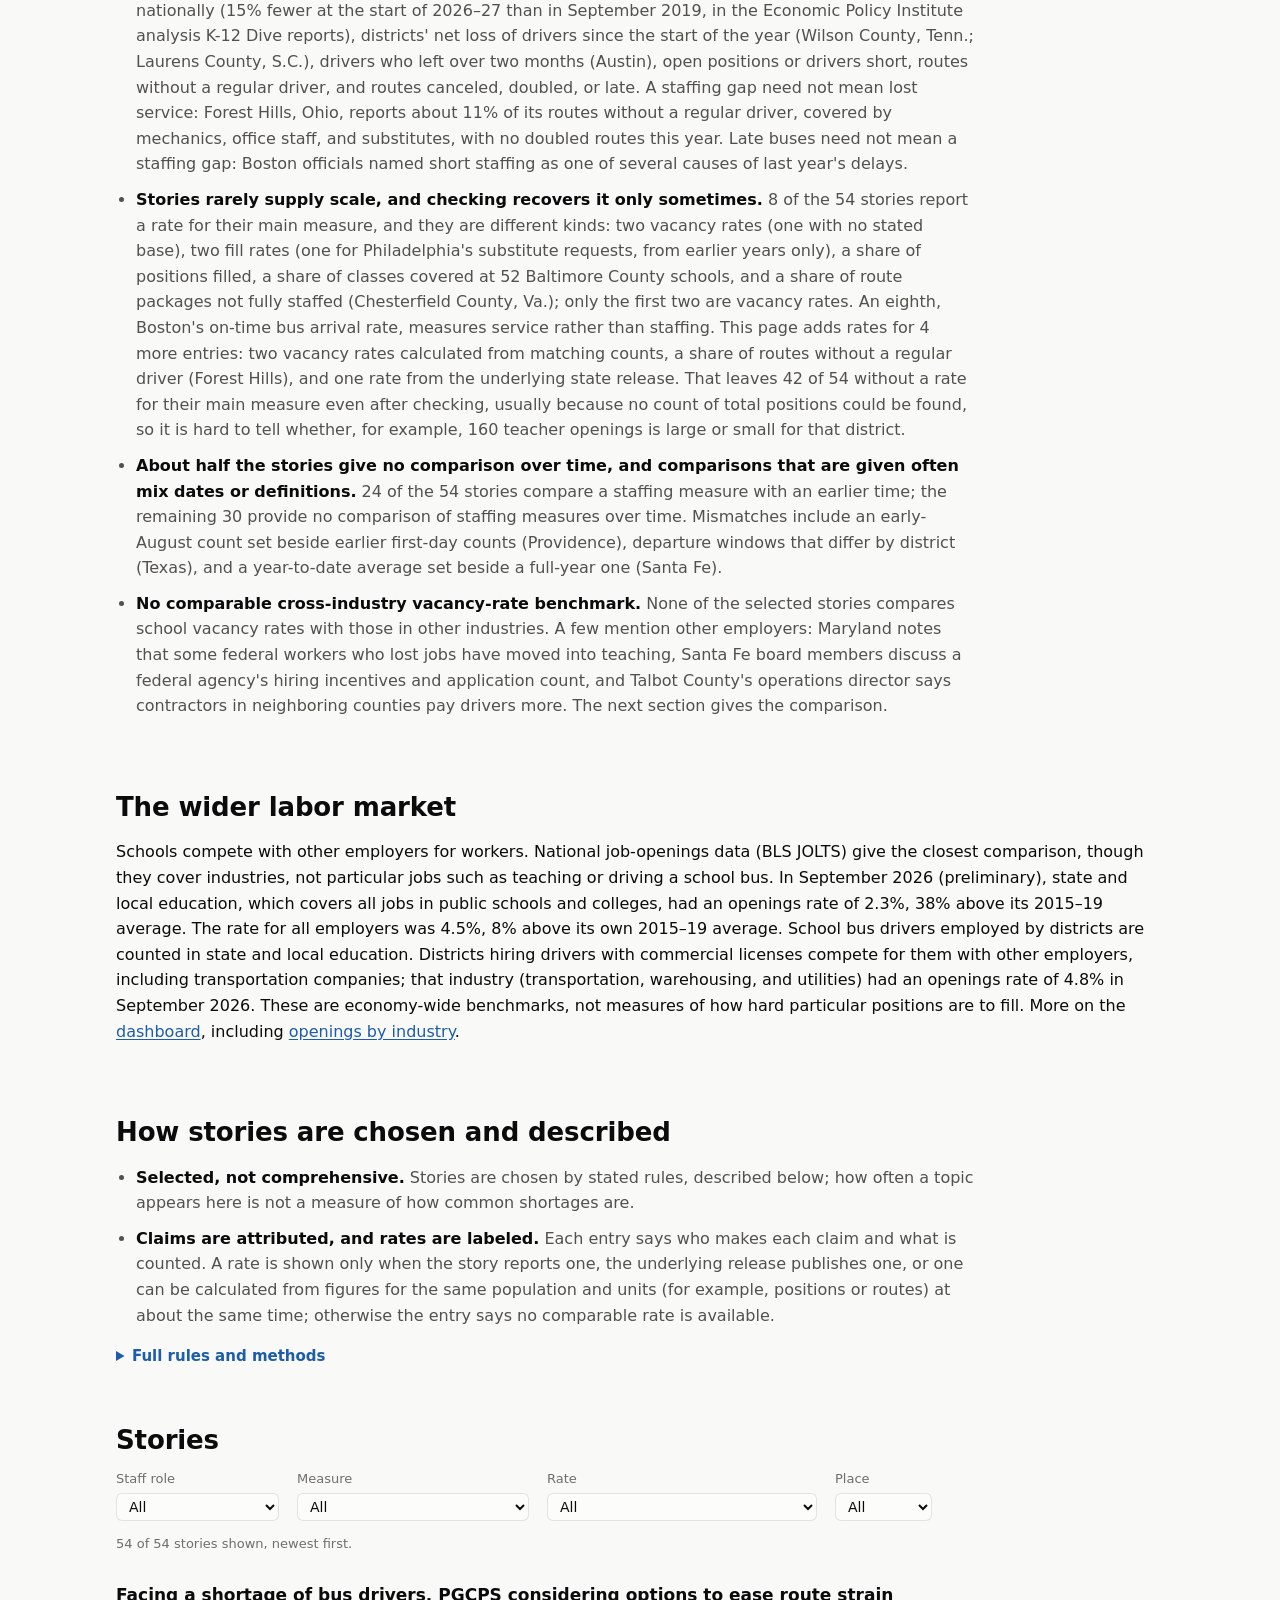
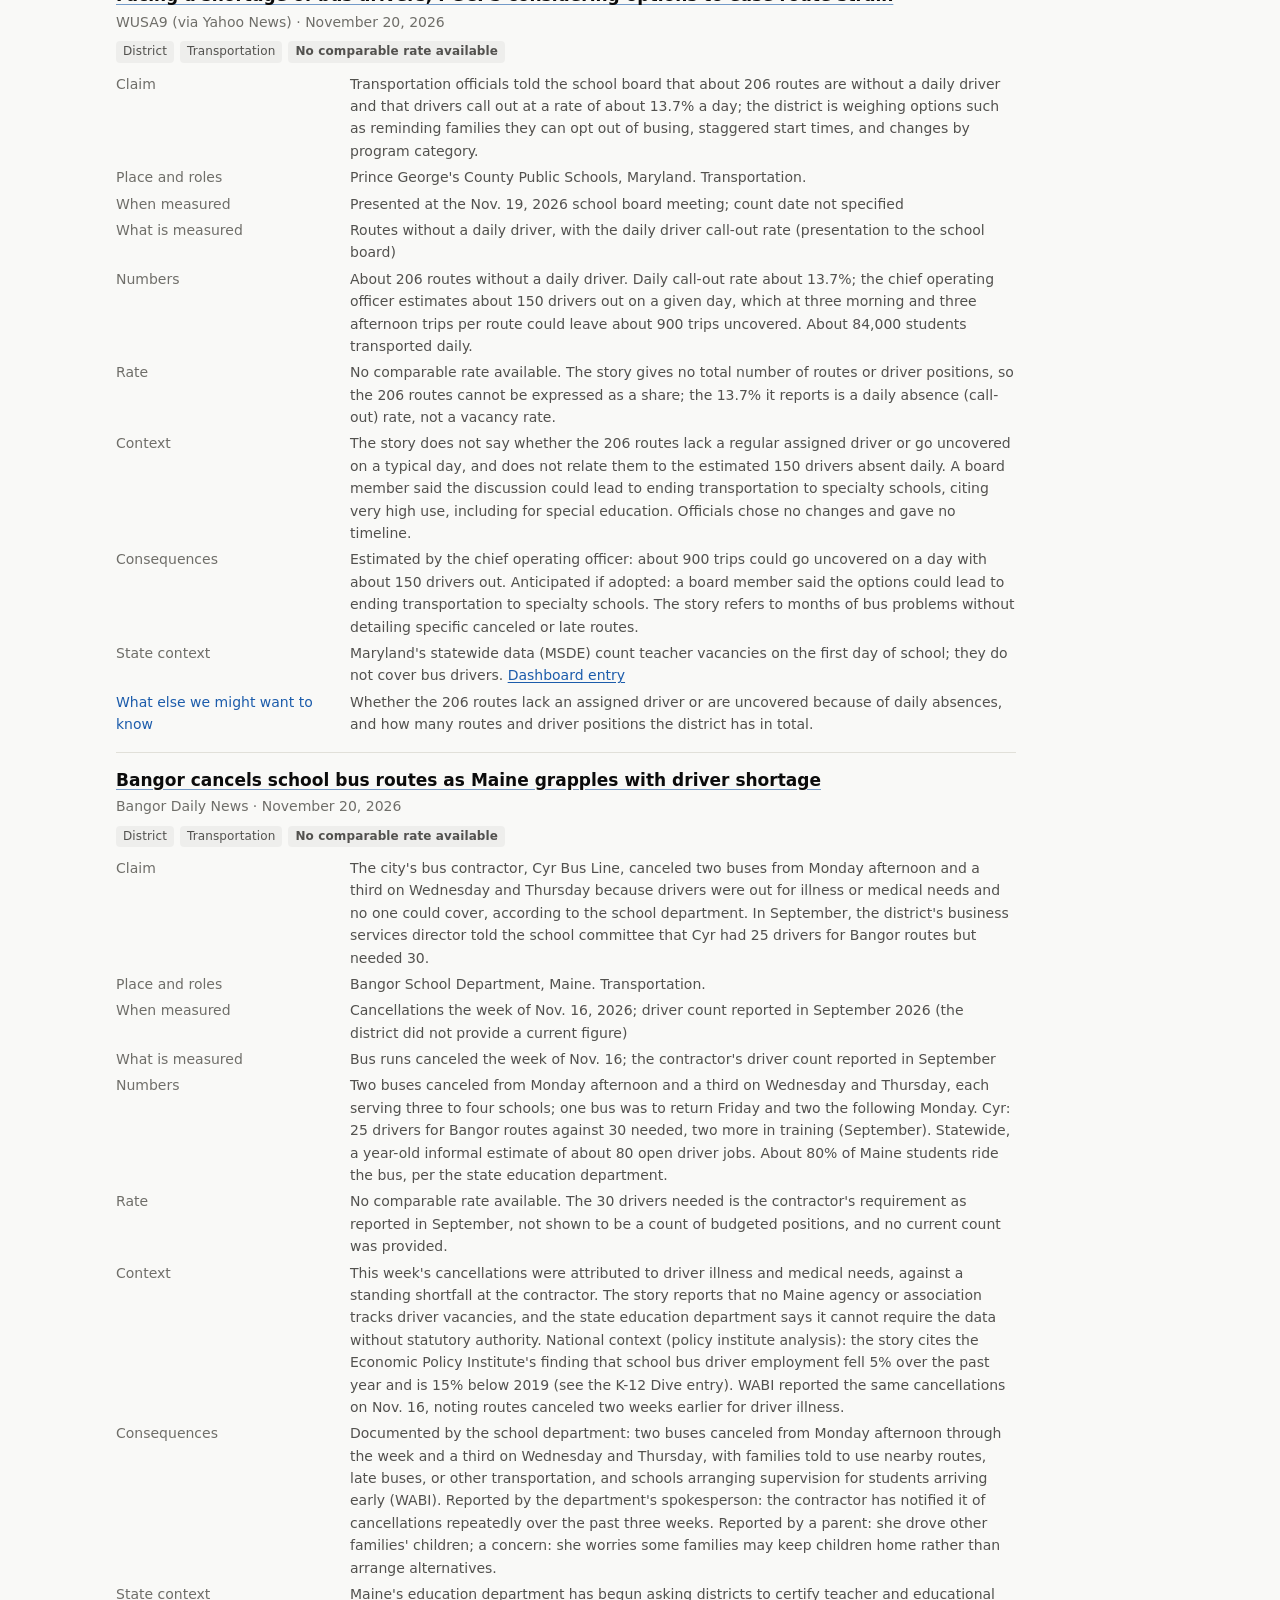
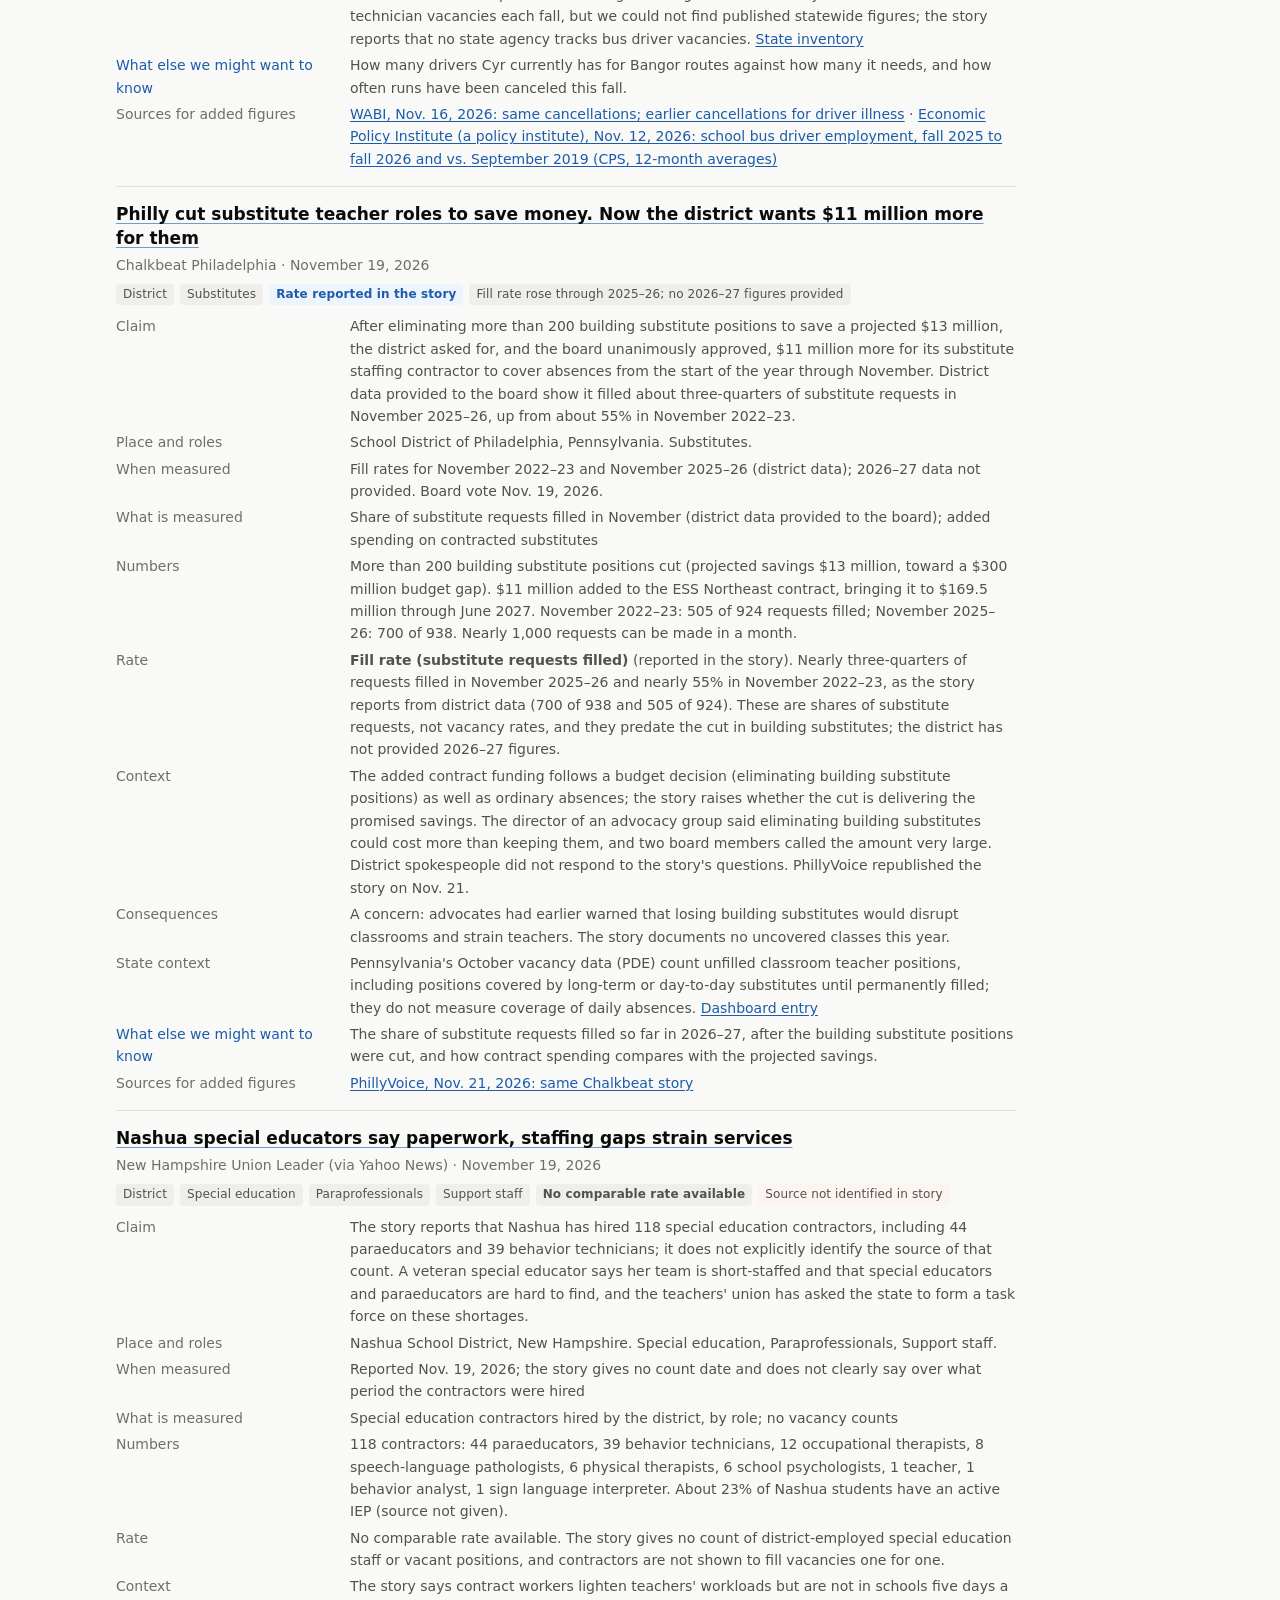
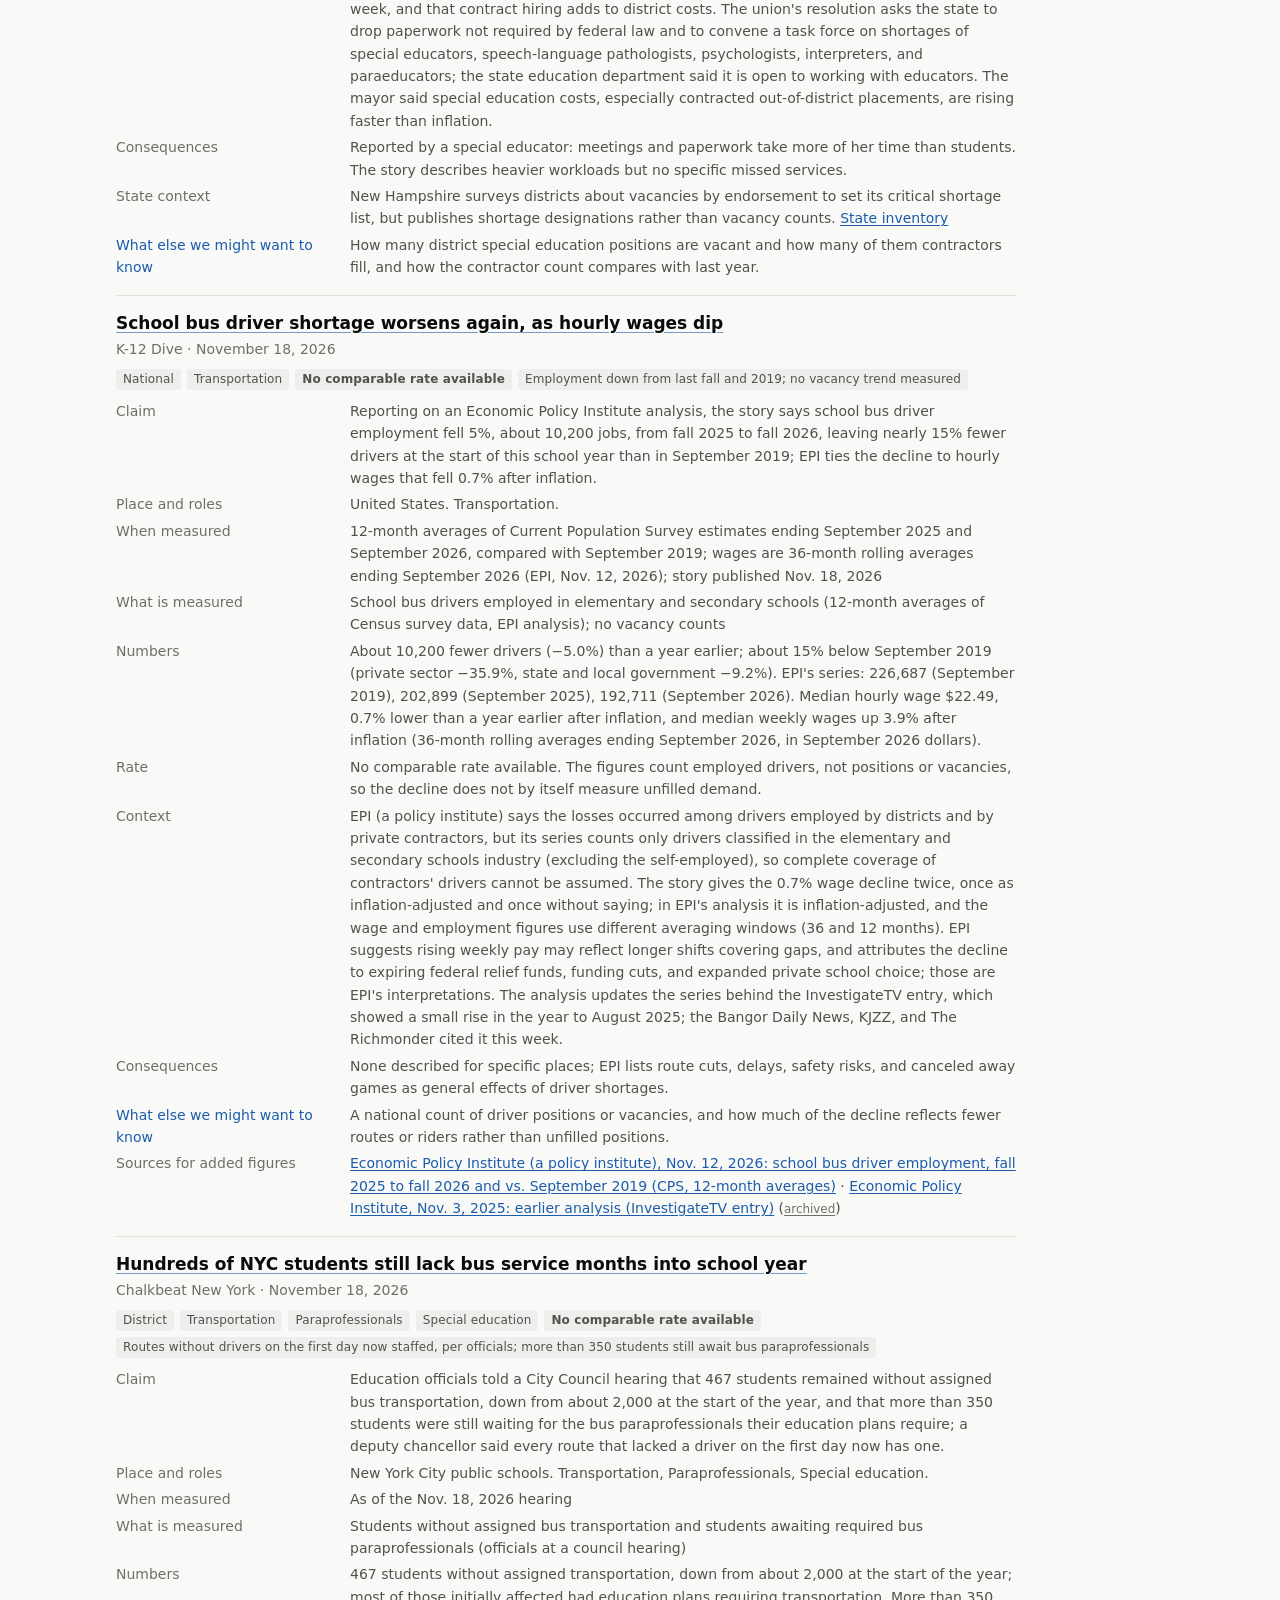
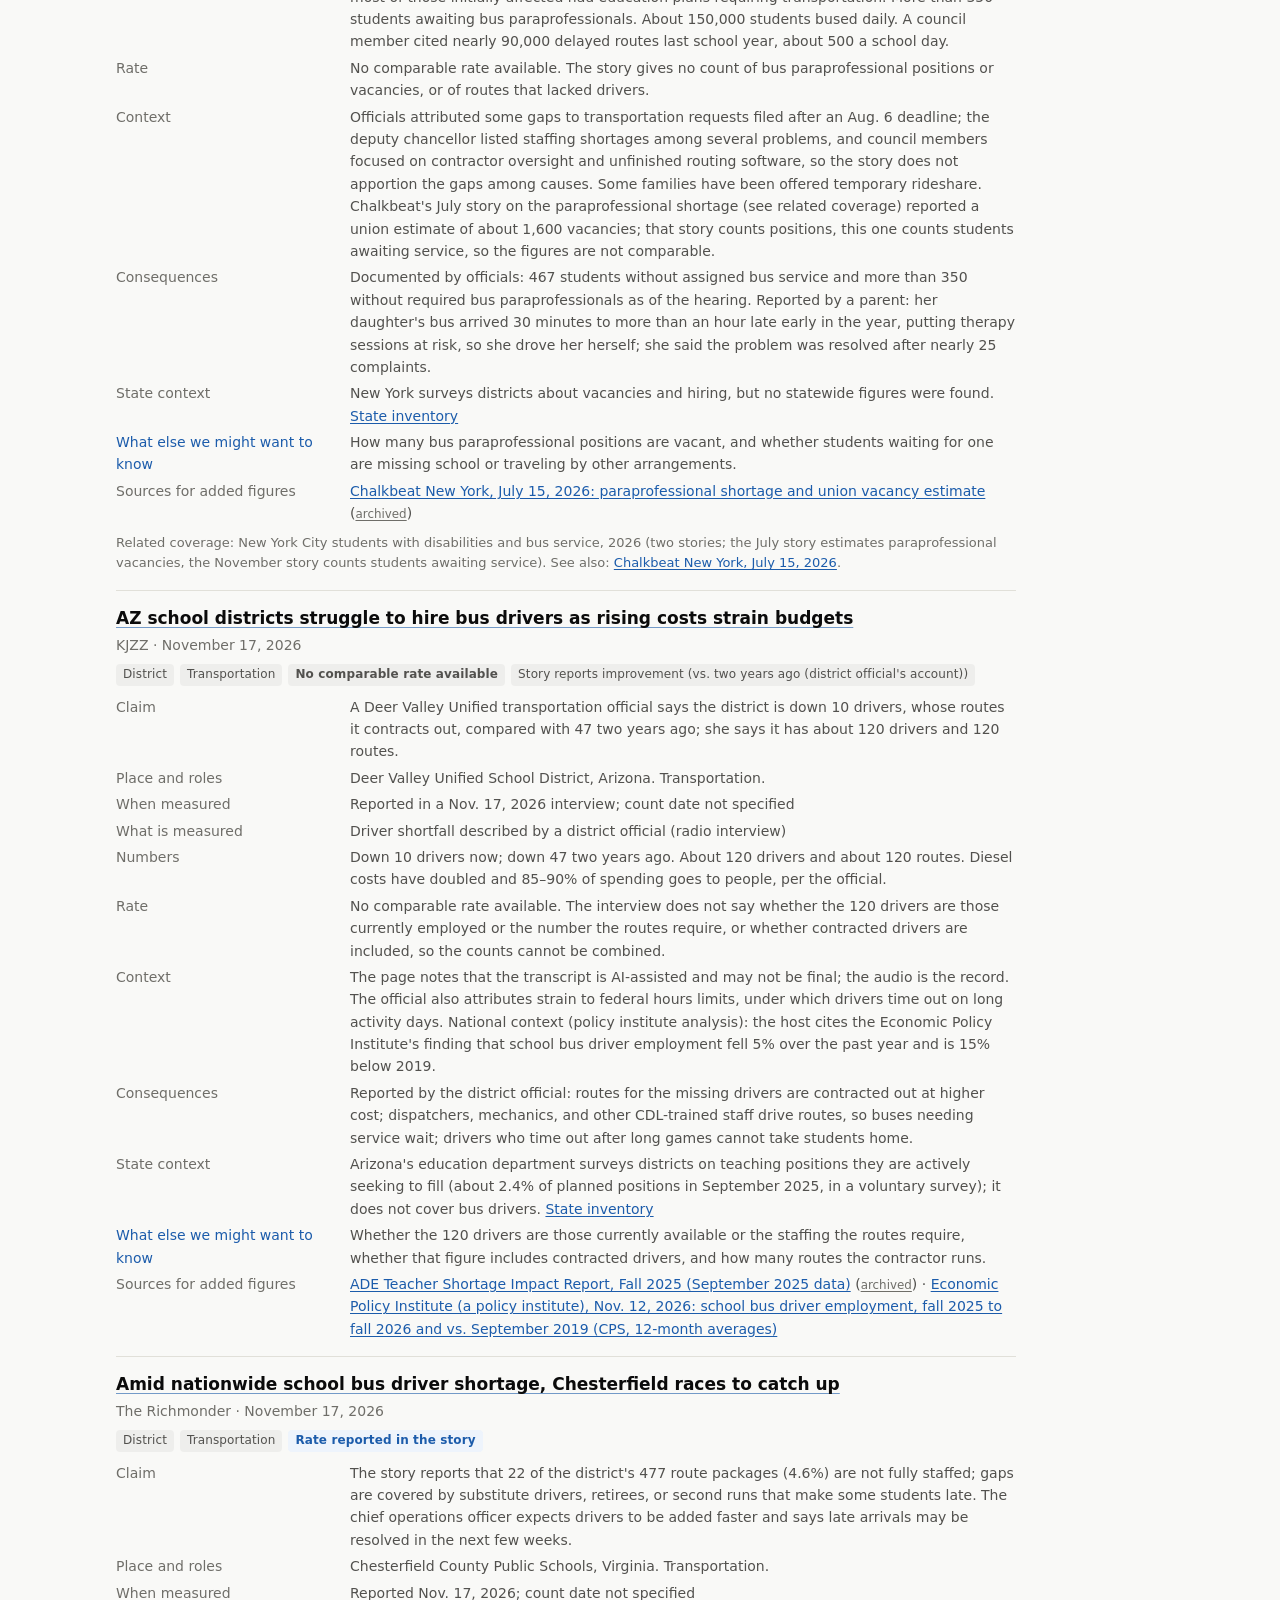
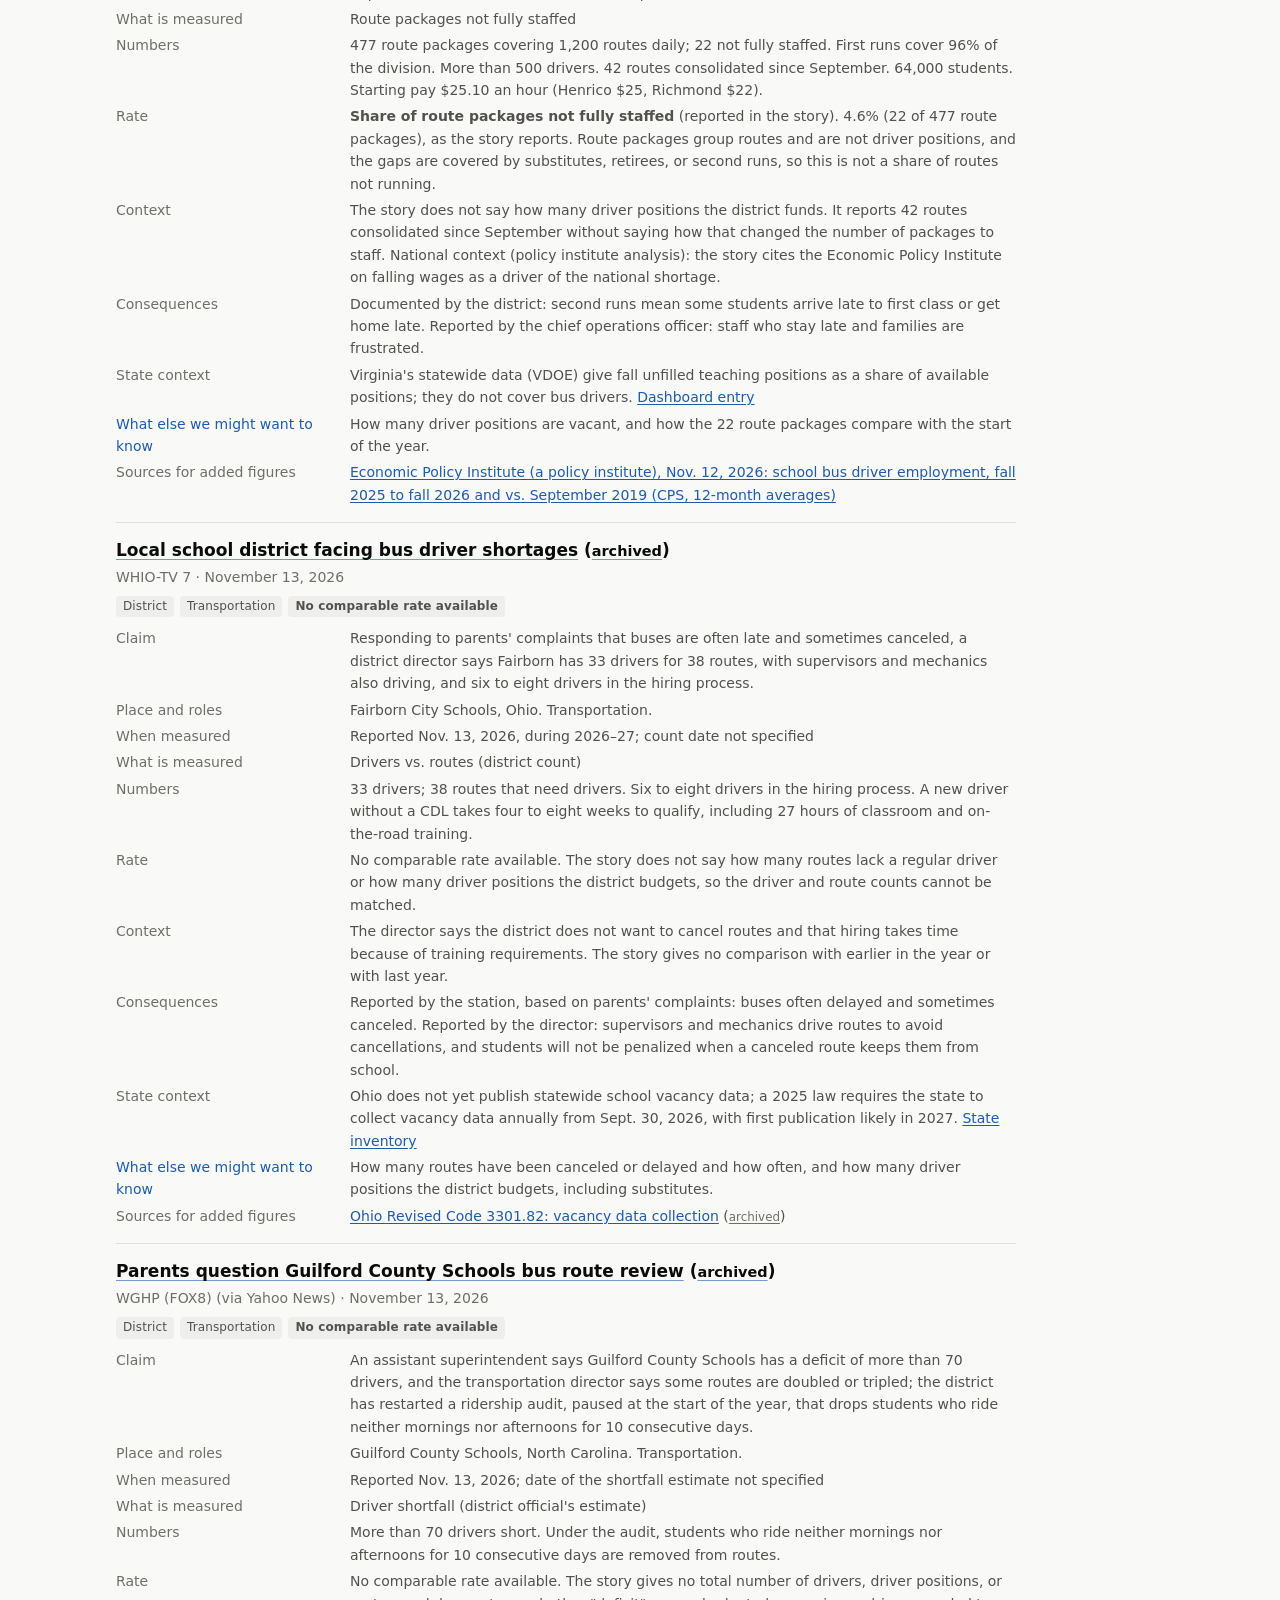
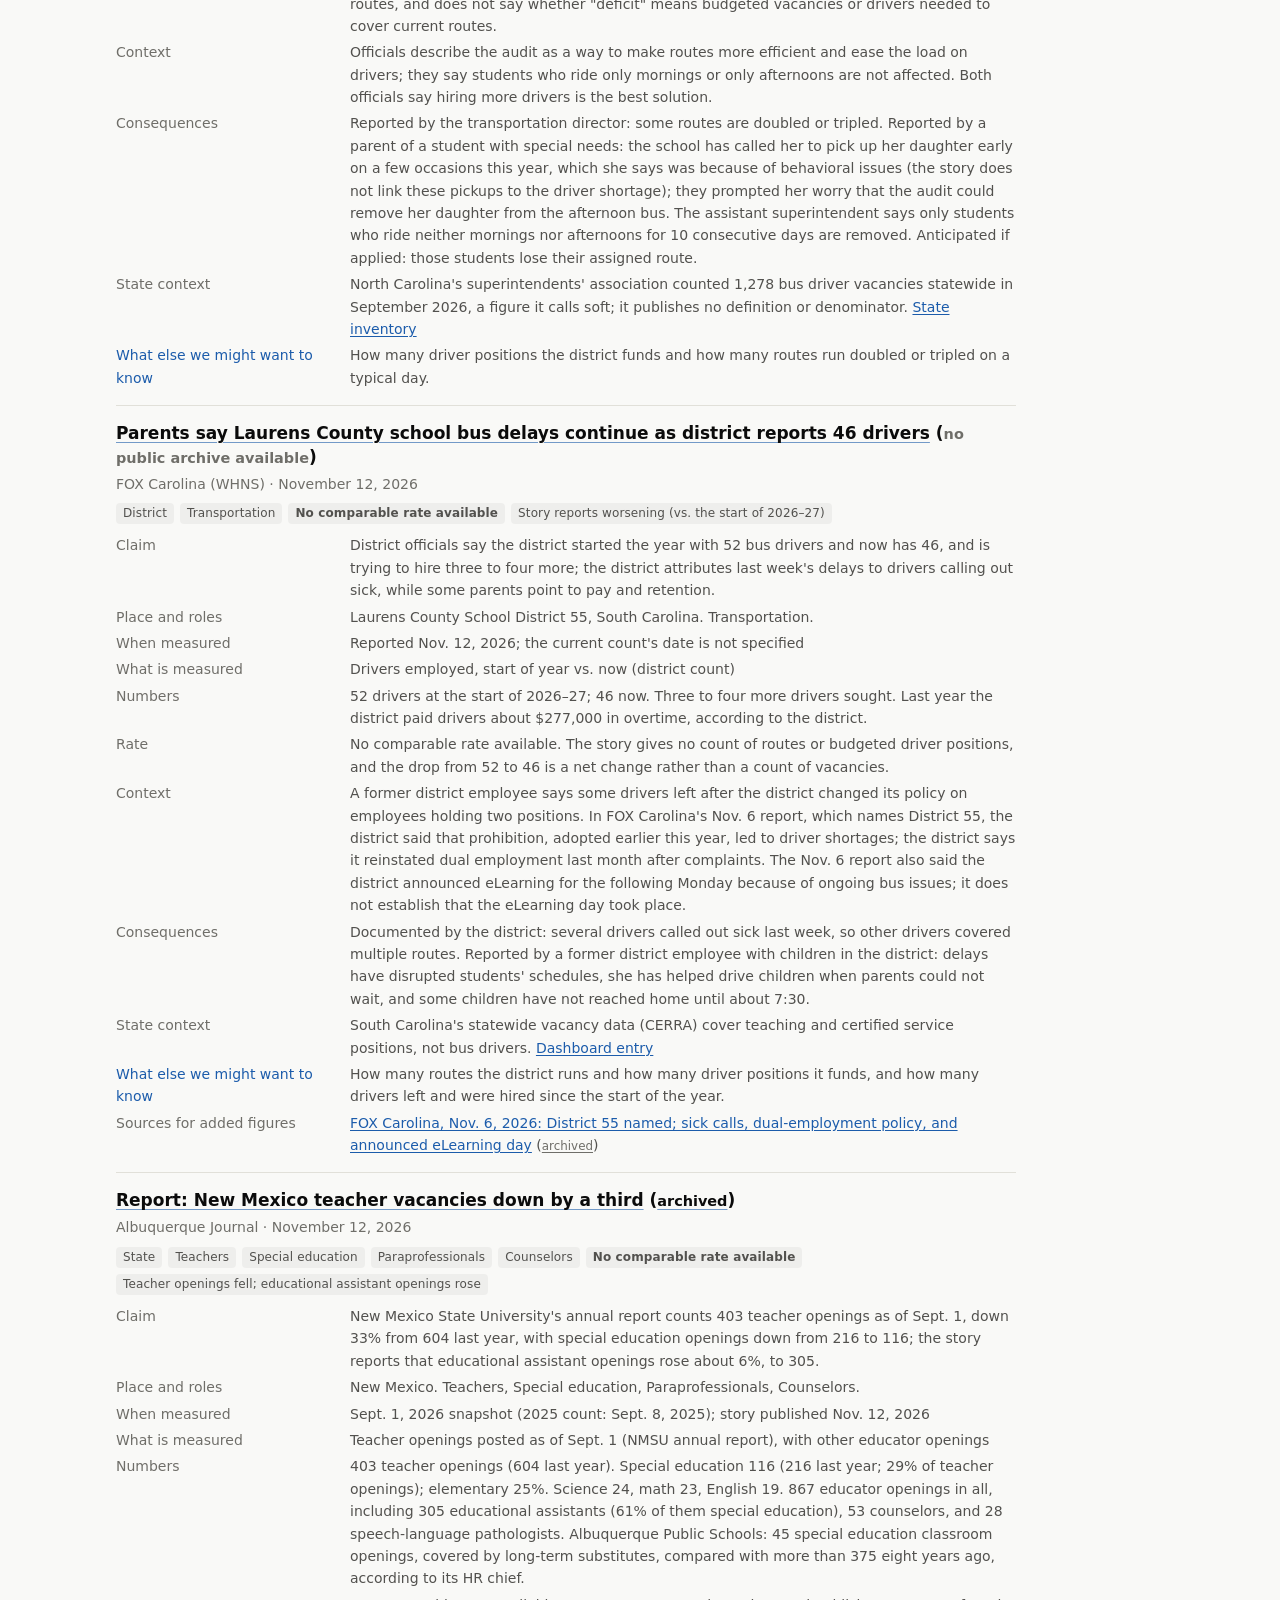
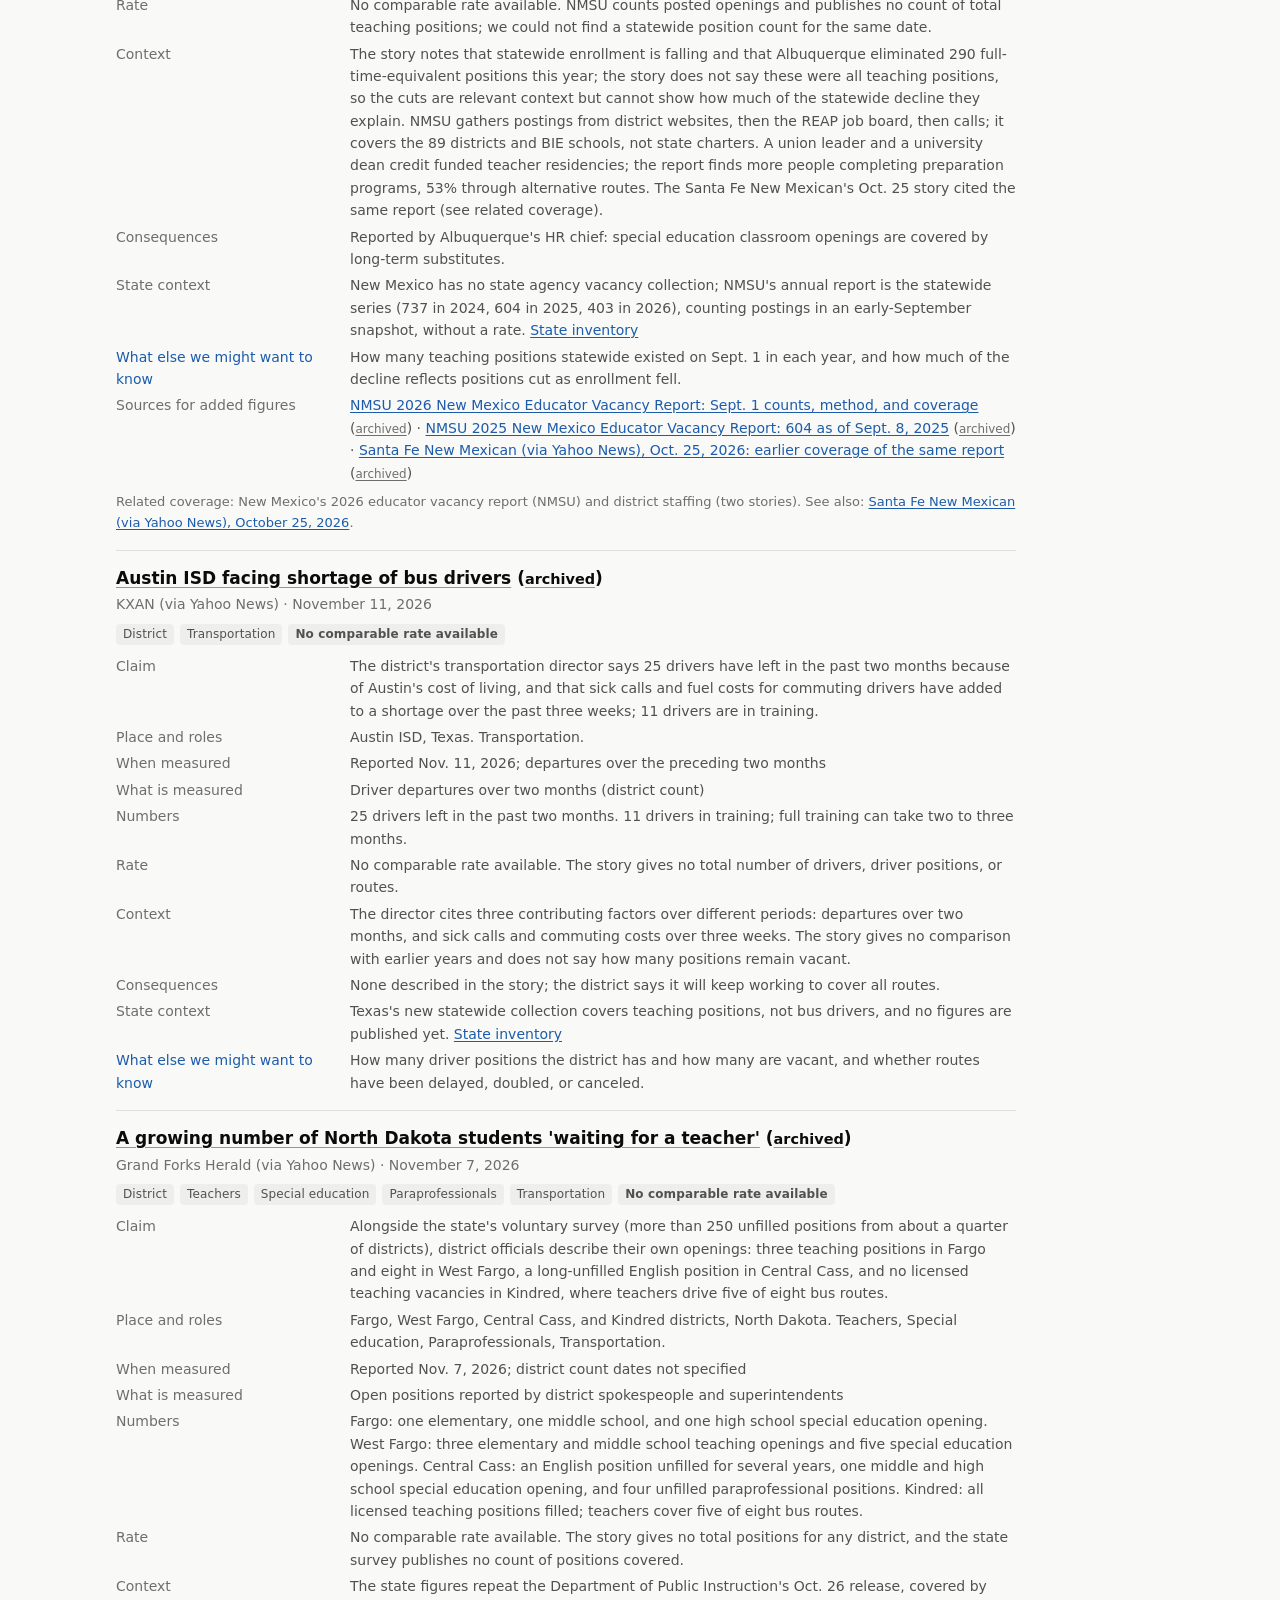
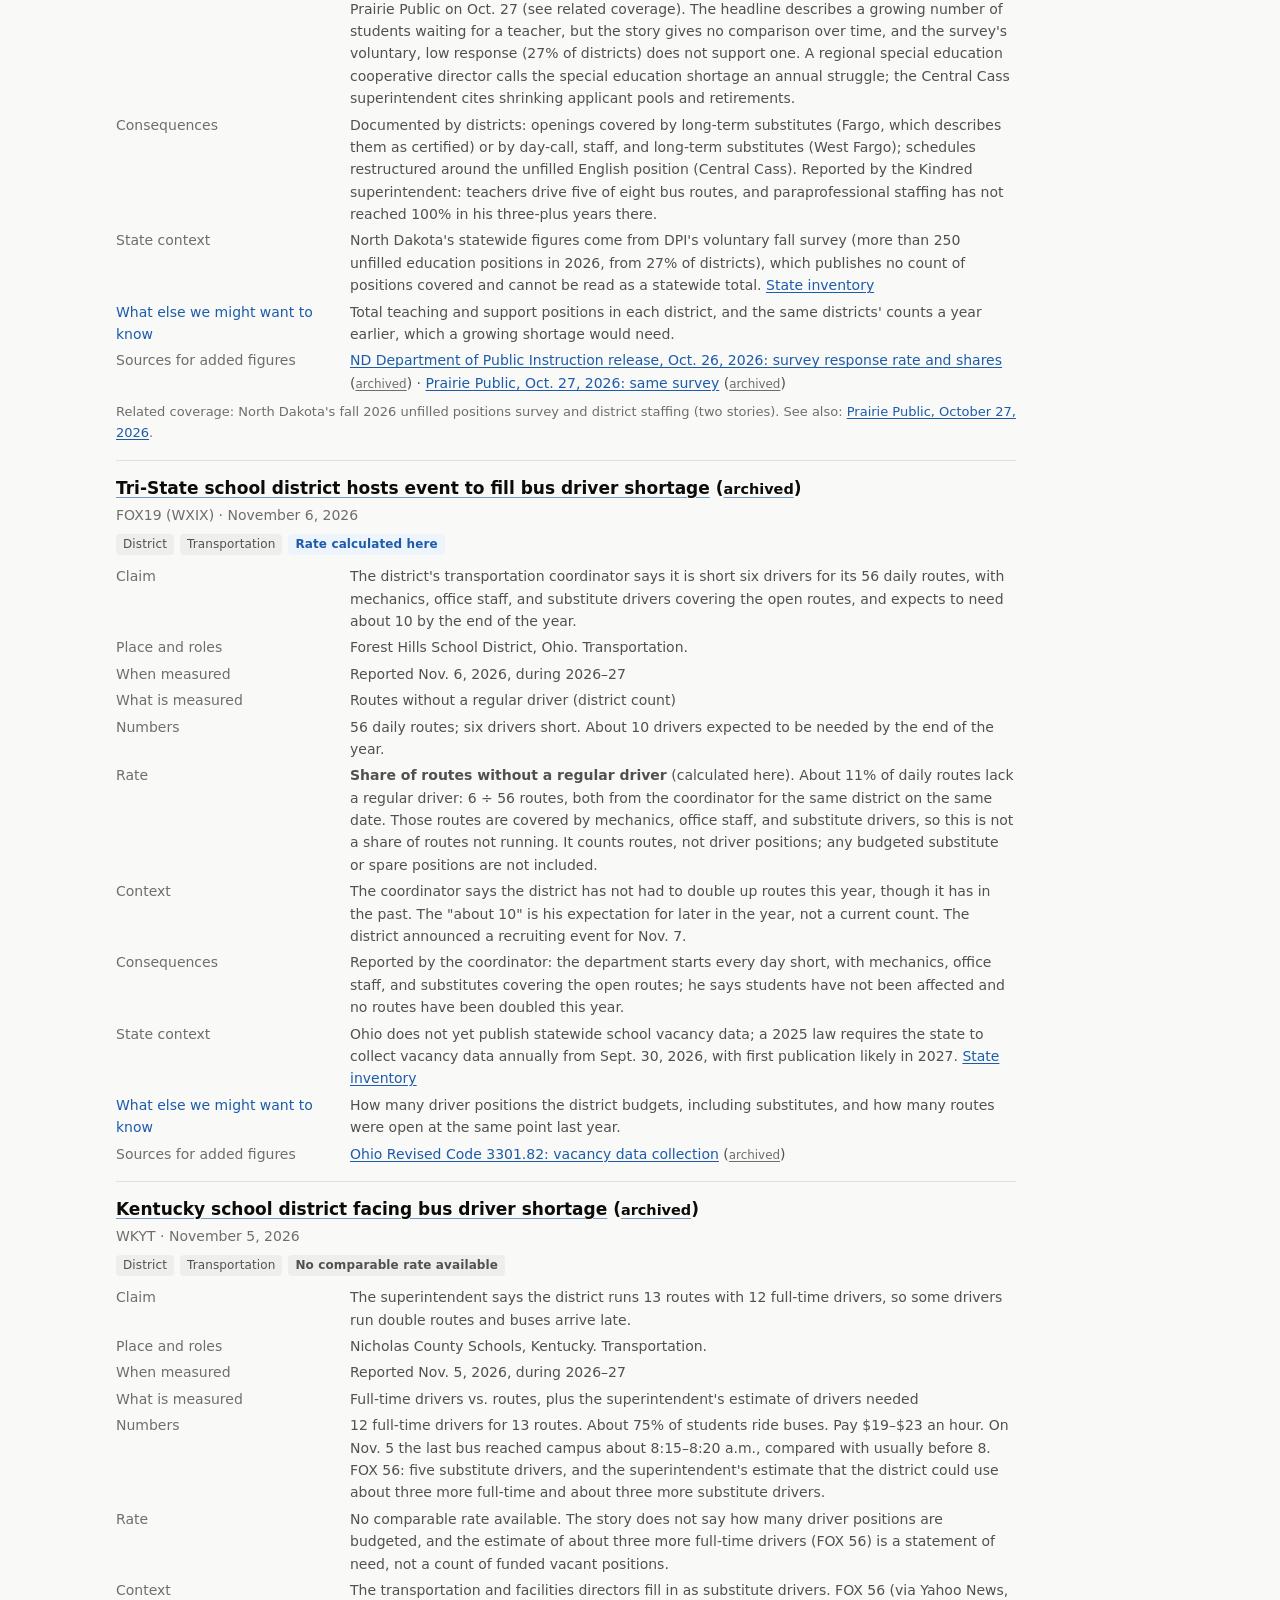
==== commit 81a447e9: "Add Week 6 news stories and update coverage section Eight reviewed stories (Prince George's County, " ====
--- a/news.html
+++ b/news.html
@@ -50,14 +50,14 @@
 
 <section id="coverage">
   <h2>What the coverage shows so far</h2>
-  <p class="small">Based on the 46 stories logged as of November 14, 2026. Stories are selected by rule, not sampled, so these are patterns in this coverage, not measures of shortages themselves. Some describe staffing conditions; others describe what the stories supply and leave out, which is itself a finding about what readers can learn from the coverage.</p>
+  <p class="small">Based on the 54 stories logged as of November 21, 2026. Stories are selected by rule, not sampled, so these are patterns in this coverage, not measures of shortages themselves. Some describe staffing conditions; others describe what the stories supply and leave out, which is itself a finding about what readers can learn from the coverage.</p>
   <ul class="limits">
-    <li><strong>Teacher stories mostly report improvement; transportation stories mostly report continuing problems.</strong> Most teacher stories with a comparison over time report fewer vacancies than a year or more earlier (Maryland, Illinois, Iowa, South Carolina, Providence, West Contra Costa, Washoe, and Clark County; in Durham, by administrators' account, without an earlier figure). New Mexico's statewide report is mixed across roles: teacher openings fell by a third, while educational assistant openings rose. Santa Fe is mixed: district vacancies nearly doubled last year, while early figures this year are lower. Transportation stories more often describe double runs, canceled or consolidated routes, late buses, early dismissals, and proposed schedule changes; Albemarle County, Va., where open routes fell over the summer, is an exception. 29 of the 46 stories involve transportation, including 5 of the 6 added most recently; they cover 23 places (counting one national story), because later stories revisit Charlotte-Mecklenburg (four stories), Berkeley County, Northside ISD, and Gaston County. Substitute coverage is a separate problem: Baltimore County reports schools where many classes lacked a teacher or substitute after it ended an outsourcing contract.</li>
+    <li><strong>Teacher stories mostly report improvement; transportation stories mostly report continuing problems.</strong> Most teacher stories with a comparison over time report fewer vacancies than a year or more earlier (for example Maryland, Illinois, South Carolina, and Providence); New Mexico's statewide report (teacher openings down, educational assistant openings up) and Santa Fe are mixed. Transportation stories more often describe double runs, canceled or consolidated routes, late buses, and proposed schedule changes. Exceptions include Albemarle County, Va., where open routes fell over the summer, and Deer Valley, Ariz., where an official reports 10 drivers short compared with 47 two years ago; in New York City, officials say routes without drivers on the first day are now staffed, while hundreds of students still lack bus service or the bus paraprofessionals their plans require. 35 of the 54 stories involve transportation, across 27 places, since several districts are covered repeatedly. Both substitute stories examine administrative decisions affecting substitute staffing: Baltimore County reports schools where many classes lacked a teacher or substitute after it ended an outsourcing contract, and Philadelphia, which cut its building substitute positions, has released fill rates only for years before the cut.</li>
     <li><strong>Falling vacancy counts often come with fewer positions.</strong> Declines reported in Maryland, New Mexico, Clark County, West Contra Costa, and Fort Worth appear alongside position cuts or falling enrollment, and North Carolina's superintendents' association attributes the previous year's larger drop to positions cut when federal pandemic funds ended. Iowa's teachers union raises a similar objection to the state's measure. Not every decline is described that way: The Banner reports that Anne Arundel County, Md., reduced vacancies without cuts or layoffs. A smaller count can mean positions were filled or eliminated, and the stories rarely say which.</li>
     <li><strong>Headlines and figures often measure different things.</strong> A story about vacancies reports departures (Texas); "teacher vacancies" include counselors and librarians (South Carolina); "zero vacancies" covers core classroom positions only (Fort Worth); a reported rate does not state its denominator or date (Maryland); and "unfilled teaching positions" include counselors and speech-language pathologists, from a survey about a quarter of districts answered (North Dakota). A headline about "a growing number" of students waiting for a teacher gives no comparison over time (North Dakota), and a national bus driver figure counts drivers employed, not vacancies, without naming its source (InvestigateTV).</li>
-    <li><strong>Driver employment, open positions, routes without regular drivers, and canceled service measure different things.</strong> Transportation stories report survey estimates of drivers employed nationally (nearly 10% fewer in 2025 than in 2019), districts' net loss of drivers since the start of the year (Wilson County, Tenn.; Laurens County, S.C.), drivers who left over two months (Austin), open positions or drivers short, routes without a regular driver, and routes canceled, doubled, or late. A staffing gap need not mean lost service: Forest Hills, Ohio, reports about 11% of its routes without a regular driver, covered by mechanics, office staff, and substitutes, with no doubled routes this year. Late buses need not mean a staffing gap: Boston officials named short staffing as one of several causes of last year's delays.</li>
-    <li><strong>Stories rarely supply scale, and checking recovers it only sometimes.</strong> 6 of the 46 stories report a rate for their main measure, and they are different kinds: two vacancy rates (one with no stated base), a fill rate, a share of positions filled, and a share of classes covered at 52 Baltimore County schools, which is not a vacancy rate. A sixth, Boston's on-time bus arrival rate, measures service rather than staffing. This page adds rates for 4 more entries: two vacancy rates calculated from matching counts, a share of routes without a regular driver (Forest Hills), and one rate from the underlying state release. That leaves 36 of 46 without a rate for their main measure even after checking, usually because no count of total positions could be found, so it is hard to tell whether, for example, 160 teacher openings is large or small for that district.</li>
-    <li><strong>About half the stories give no comparison over time, and comparisons that are given often mix dates or definitions.</strong> 20 of the 46 stories compare a staffing measure with an earlier time; the remaining 26 provide no comparison of staffing measures over time. Mismatches include an early-August count set beside earlier first-day counts (Providence), departure windows that differ by district (Texas), and a year-to-date average set beside a full-year one (Santa Fe).</li>
+    <li><strong>Driver employment, open positions, routes without regular drivers, and canceled service measure different things.</strong> Transportation stories report survey estimates of drivers employed nationally (15% fewer at the start of 2026–27 than in September 2019, in the Economic Policy Institute analysis K-12 Dive reports), districts' net loss of drivers since the start of the year (Wilson County, Tenn.; Laurens County, S.C.), drivers who left over two months (Austin), open positions or drivers short, routes without a regular driver, and routes canceled, doubled, or late. A staffing gap need not mean lost service: Forest Hills, Ohio, reports about 11% of its routes without a regular driver, covered by mechanics, office staff, and substitutes, with no doubled routes this year. Late buses need not mean a staffing gap: Boston officials named short staffing as one of several causes of last year's delays.</li>
+    <li><strong>Stories rarely supply scale, and checking recovers it only sometimes.</strong> 8 of the 54 stories report a rate for their main measure, and they are different kinds: two vacancy rates (one with no stated base), two fill rates (one for Philadelphia's substitute requests, from earlier years only), a share of positions filled, a share of classes covered at 52 Baltimore County schools, and a share of route packages not fully staffed (Chesterfield County, Va.); only the first two are vacancy rates. An eighth, Boston's on-time bus arrival rate, measures service rather than staffing. This page adds rates for 4 more entries: two vacancy rates calculated from matching counts, a share of routes without a regular driver (Forest Hills), and one rate from the underlying state release. That leaves 42 of 54 without a rate for their main measure even after checking, usually because no count of total positions could be found, so it is hard to tell whether, for example, 160 teacher openings is large or small for that district.</li>
+    <li><strong>About half the stories give no comparison over time, and comparisons that are given often mix dates or definitions.</strong> 24 of the 54 stories compare a staffing measure with an earlier time; the remaining 30 provide no comparison of staffing measures over time. Mismatches include an early-August count set beside earlier first-day counts (Providence), departure windows that differ by district (Texas), and a year-to-date average set beside a full-year one (Santa Fe).</li>
     <li><strong>No comparable cross-industry vacancy-rate benchmark.</strong> None of the selected stories compares school vacancy rates with those in other industries. A few mention other employers: Maryland notes that some federal workers who lost jobs have moved into teaching, Santa Fe board members discuss a federal agency's hiring incentives and application count, and Talbot County's operations director says contractors in neighboring counties pay drivers more. The next section gives the comparison.</li>
   </ul>
 </section>
@@ -76,8 +76,8 @@
   <details class="method">
     <summary>Full rules and methods</summary>
     <ul class="limits">
-    <li><strong>Selected, not comprehensive.</strong> Stories are included if they come from U.S. news outlets (not automated meeting summaries or vendor blogs), are freely readable in full when logged, make a specific claim about a defined place and staff role, and are not repeats of an underlying release already logged (related coverage is grouped instead). Stories about improving staffing are included deliberately. How often a topic appears here is not a measure of how common shortages are. Paywalled outlets, including many large newspapers, are excluded by rule; a free syndicated copy of a paywalled outlet's story qualifies.</li>
-    <li><strong>Claims are attributed.</strong> "The district says…" reports a claim; it is not independent verification. The source of key figures is labeled specifically, such as a union estimate, a vendor-sponsored survey, or a district administrative count, either for the whole entry or beside the figures concerned. A label on the whole entry identifies either a source relationship readers should know about (such as a union estimate) or missing attribution ("Source not identified in story"); an unnamed source is not assumed to have an interest in the result. Each entry separates when a figure was measured from when the story was published. Consequences are labeled by kind: observed and documented, reported by someone (named by role), a concern, or anticipated if a proposal is adopted. Direction tags describe what the story reports about staffing measures (vacancies, openings, departures, employment, and coverage of teaching assignments by teachers or substitutes) relative to a stated baseline; stories with no such comparison have no direction tag. Reports about service, such as a parent's account of worsening delays or transportation delays generally, are attributed in the entry instead.</li>
+    <li><strong>Selected, not comprehensive.</strong> Stories are included if they come from U.S. news outlets (not automated meeting summaries or vendor blogs), are freely readable in full when logged, make a specific claim about a defined place and staff role, and are not repeats of an underlying release already logged (related coverage is grouped instead). Routine notices limited to a single day, such as a school announcing that routes will be combined or late tomorrow, are not logged even when they announce a concrete change; stories about a pattern of such disruptions qualify. Stories about improving staffing are included deliberately. How often a topic appears here is not a measure of how common shortages are. Paywalled outlets, including many large newspapers, are excluded by rule; a free syndicated copy of a paywalled outlet's story qualifies.</li>
+    <li><strong>Claims are attributed.</strong> "The district says…" reports a claim; it is not independent verification. The source of key figures is labeled specifically, such as a union estimate, a vendor-sponsored survey, or a district administrative count, either for the whole entry or beside the figures concerned. A label on the whole entry identifies either a source relationship readers should know about (such as a union estimate) or missing attribution ("Source not identified in story"); an unnamed source is not assumed to have an interest in the result. Each entry separates when a figure was measured from when the story was published. Consequences are labeled by kind: observed and documented, reported by someone (named by role), a concern, or anticipated if a proposal is adopted. Direction tags describe what the story reports about staffing measures (vacancies, openings, departures, employment, coverage of teaching assignments by teachers or substitutes, and coverage of bus routes by drivers) relative to a stated baseline; stories with no such comparison have no direction tag. Reports about service, such as a parent's account of worsening delays or transportation delays generally, are attributed in the entry instead.</li>
     <li><strong>Rates are labeled by where they come from.</strong> The label refers to the entry's main measure; rates for other measures mentioned in a story are described in the entry. <em>Reported in the story</em>; <em>from the underlying release</em> (published by the source but not in the story); <em>calculated here</em>, from figures that measure the same population and units (for example, positions or routes) at about the same time, with the calculation shown; or <em>no comparable rate available</em>, when no compatible count of the same population and units (for example, positions or routes) exists. No rates are calculated from mismatched figures; arithmetic on rounded but compatible figures may give "about" a value. Each rate also says what kind of rate it is (a vacancy rate, a fill rate, or another share); a rate reported in a story is not necessarily comparable with others. Calculated vacancy rates use vacant positions divided by filled plus vacant positions for the same roles, places, units, and time. Other calculated shares follow the same rule: a share of routes without a regular driver uses counts of the same routes, for the same place and time, and is kept distinct from routes not running. Figures and definitions brought in from outside the story are linked beside the entry.</li>
     <li><strong>Credentials describe authorization, not effectiveness.</strong> Where a source supports it, entries name the specific situation: a teacher not fully licensed or certified for the assignment, teaching outside a certification area, or working under a provisional or emergency credential. These differ; a teacher can be fully licensed in general education without the endorsement a special education assignment requires. Credential status describes formal authorization for an assignment; it does not by itself establish how well someone teaches. A story's own terms, such as "not fully qualified," are quoted and attributed rather than translated into a credential category the source does not confirm.</li>
     <li><strong>Updated weekly.</strong> New stories are found and drafted with the help of an AI assistant, then read and reviewed before they are added. Corrections to entries are recorded in the <a href="provenance.html#changes">changes log</a>.</li>
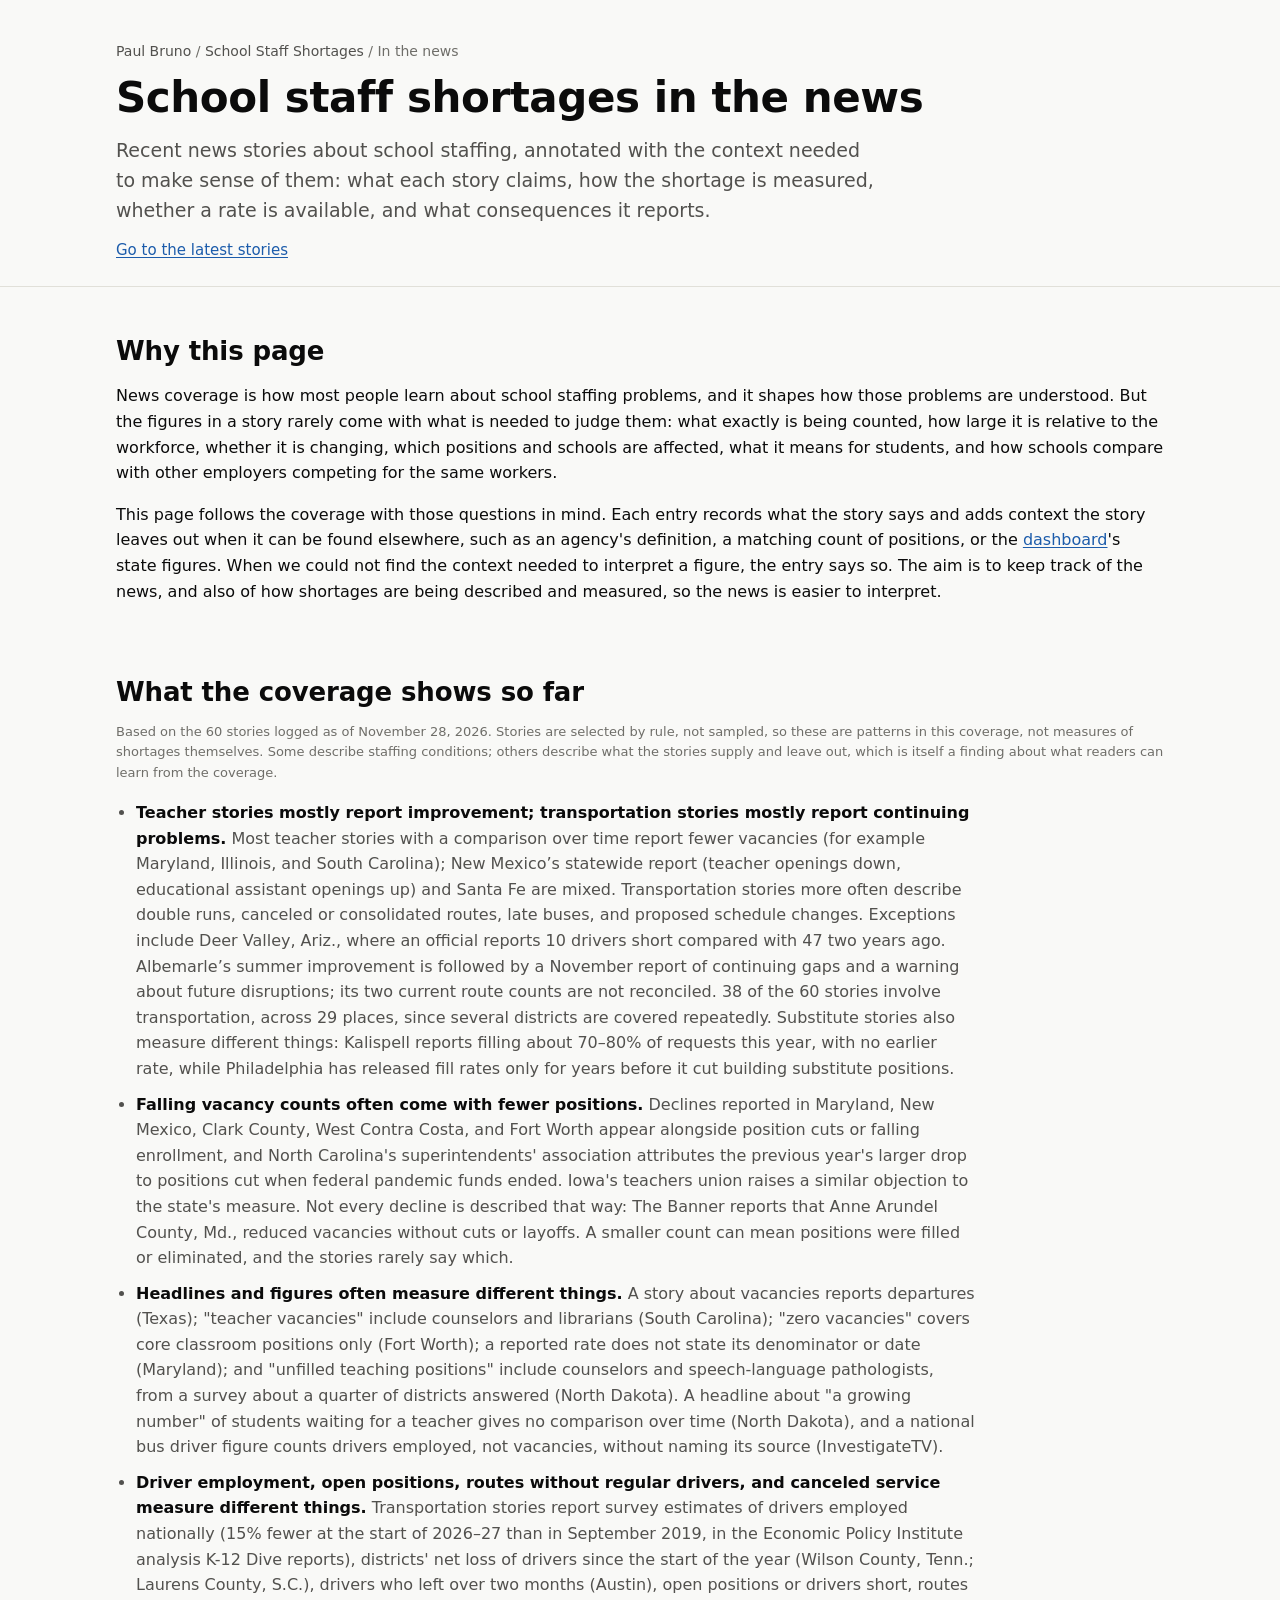
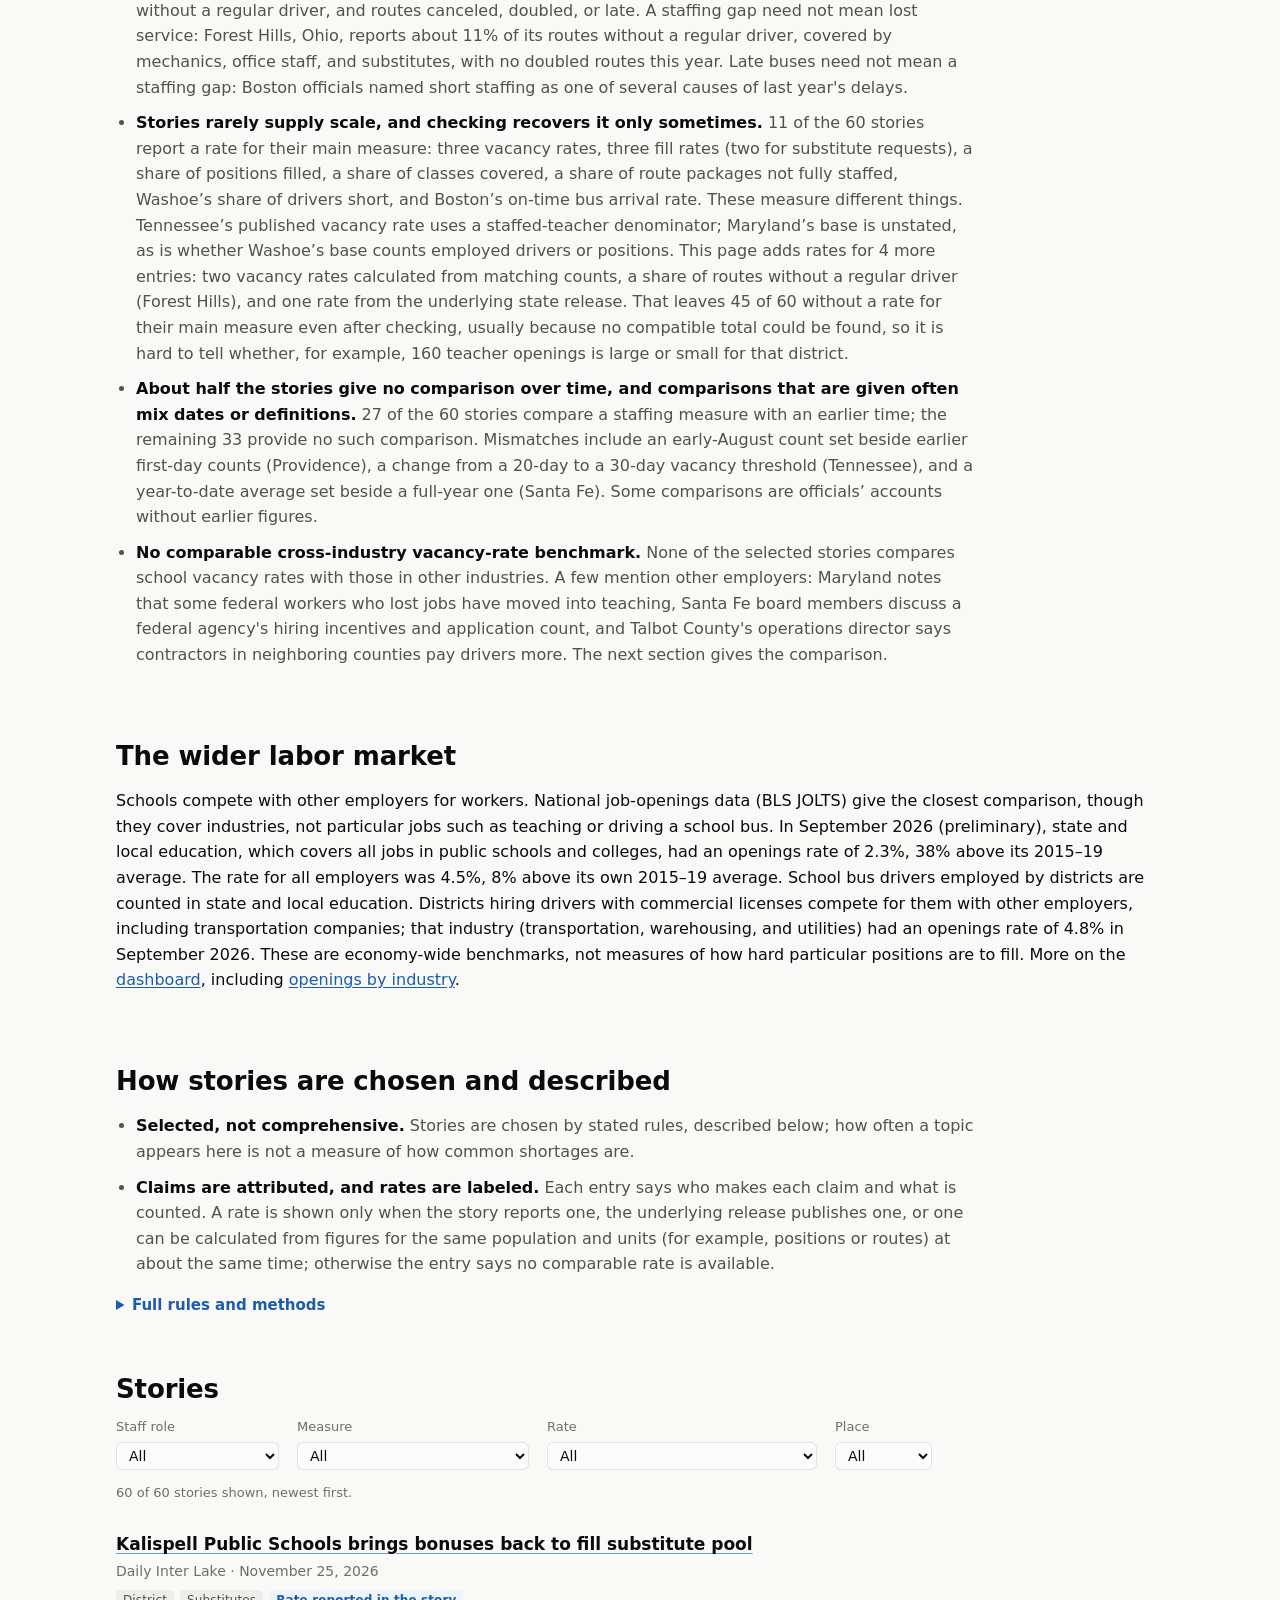
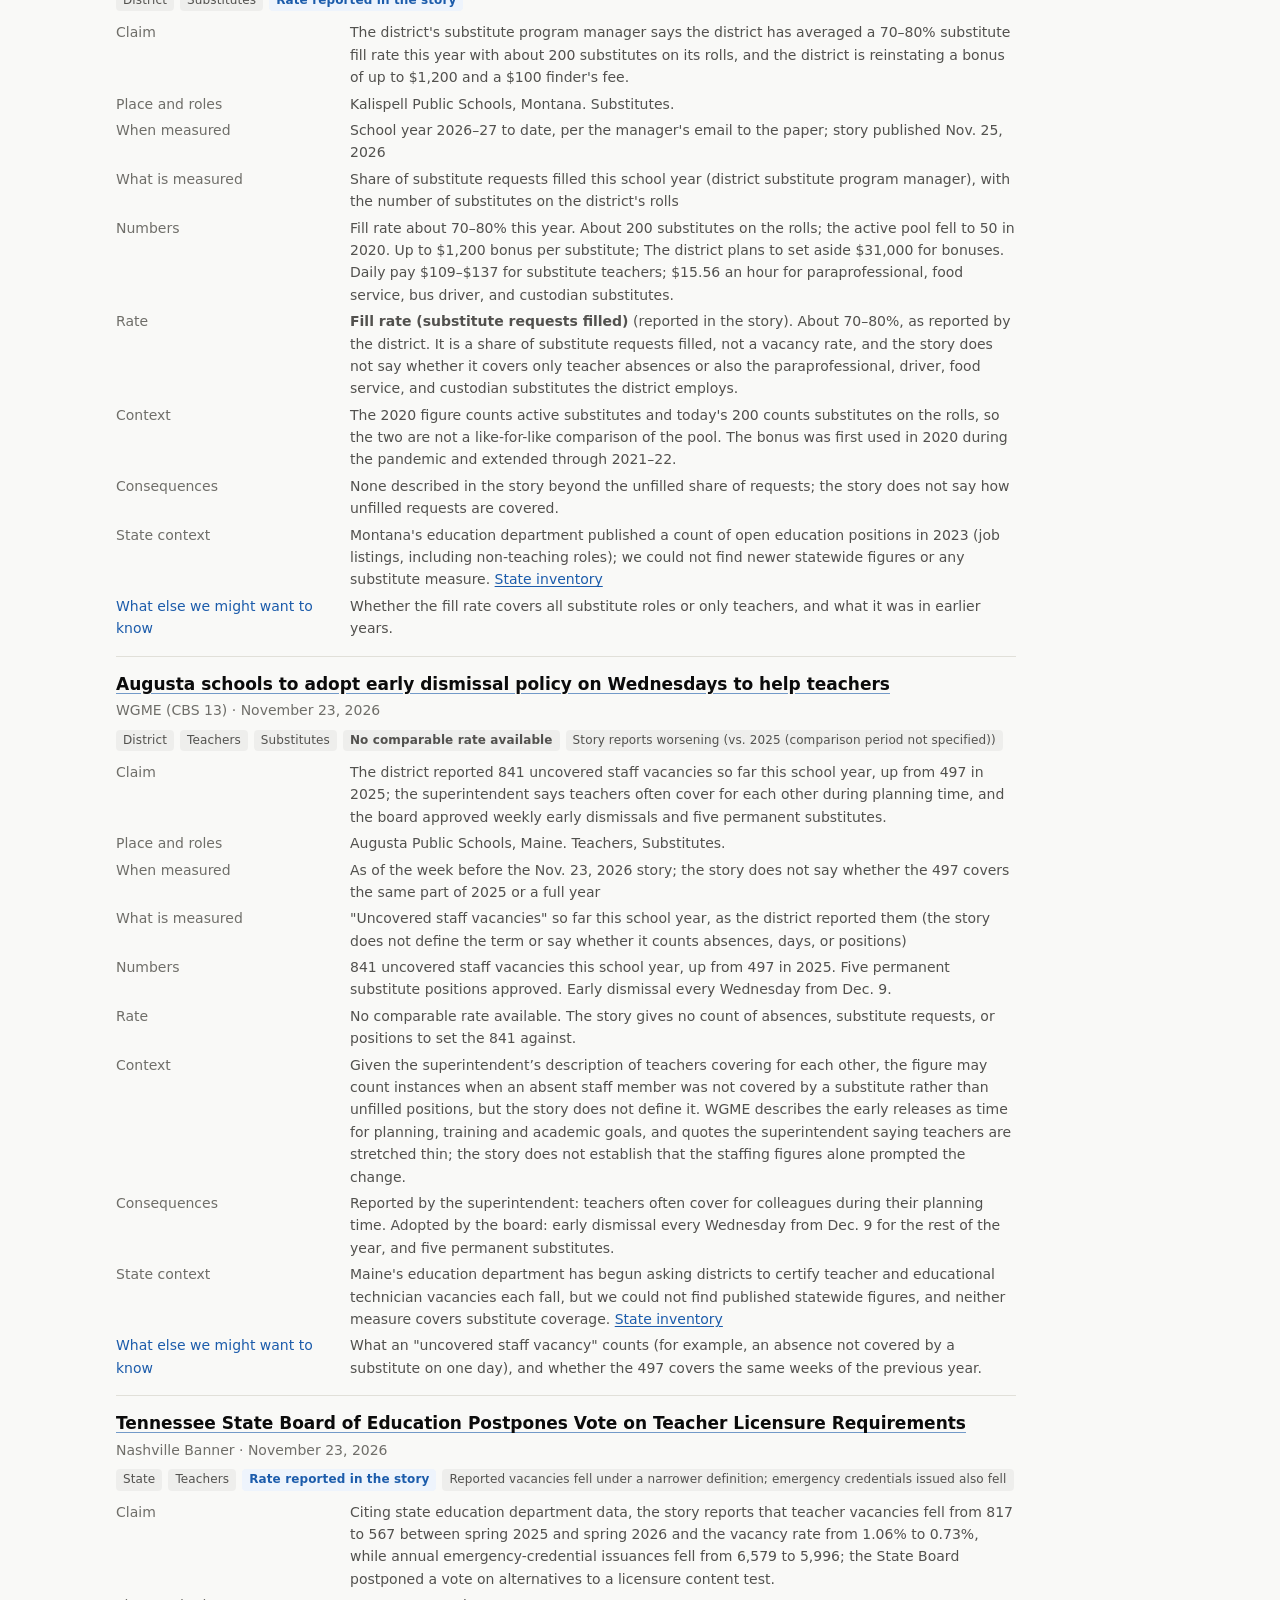
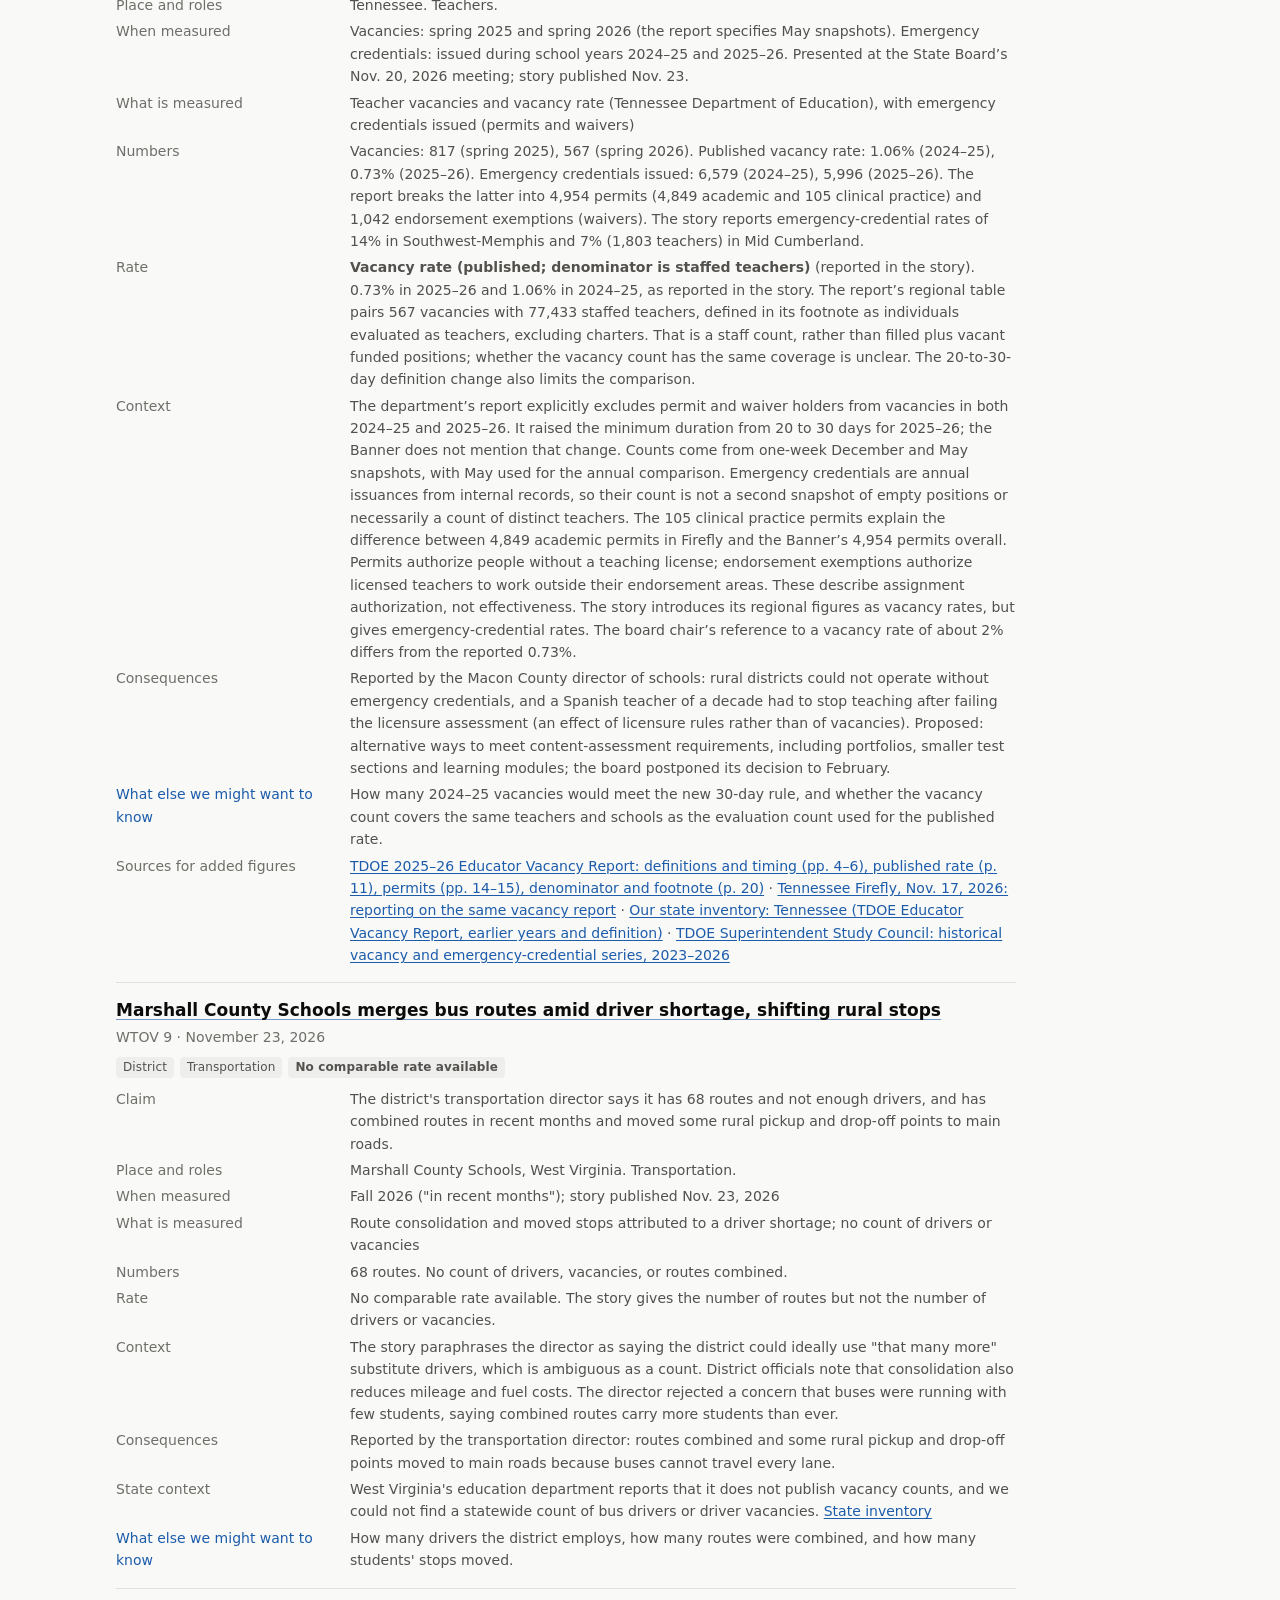
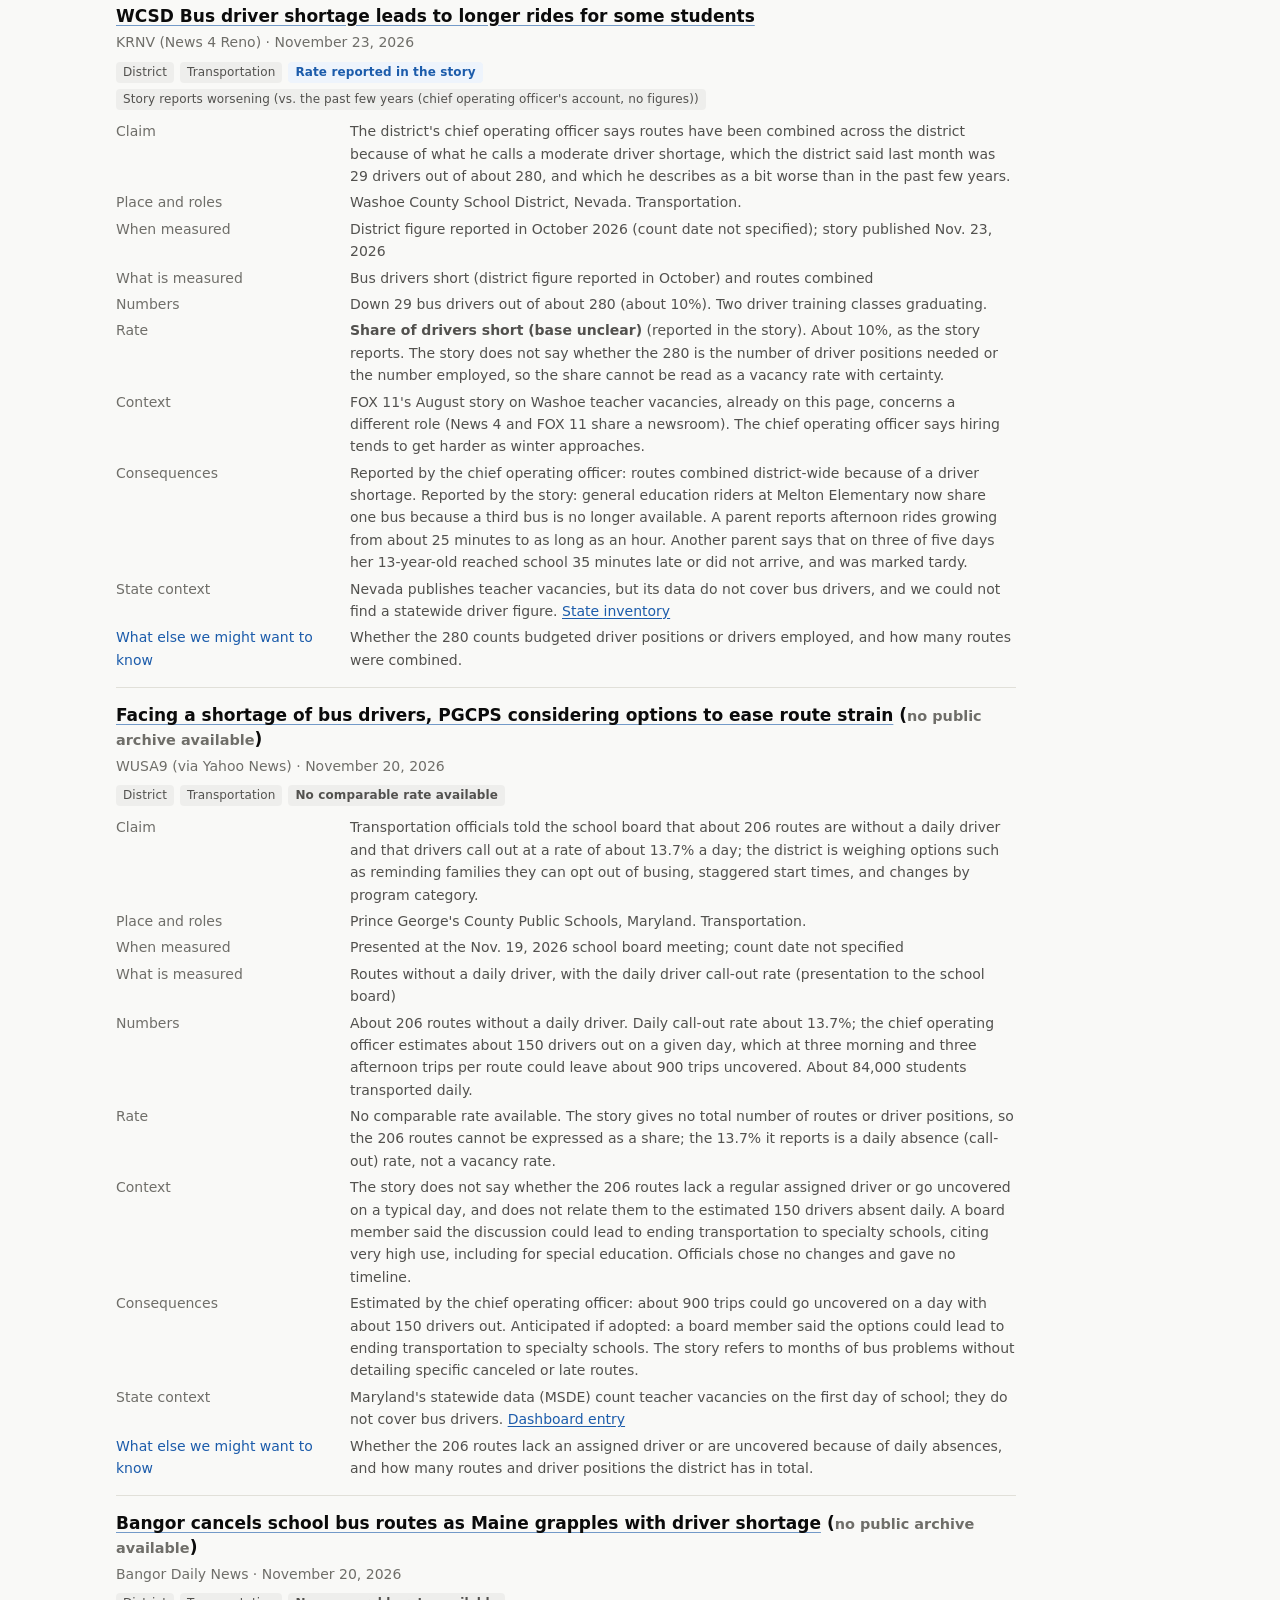
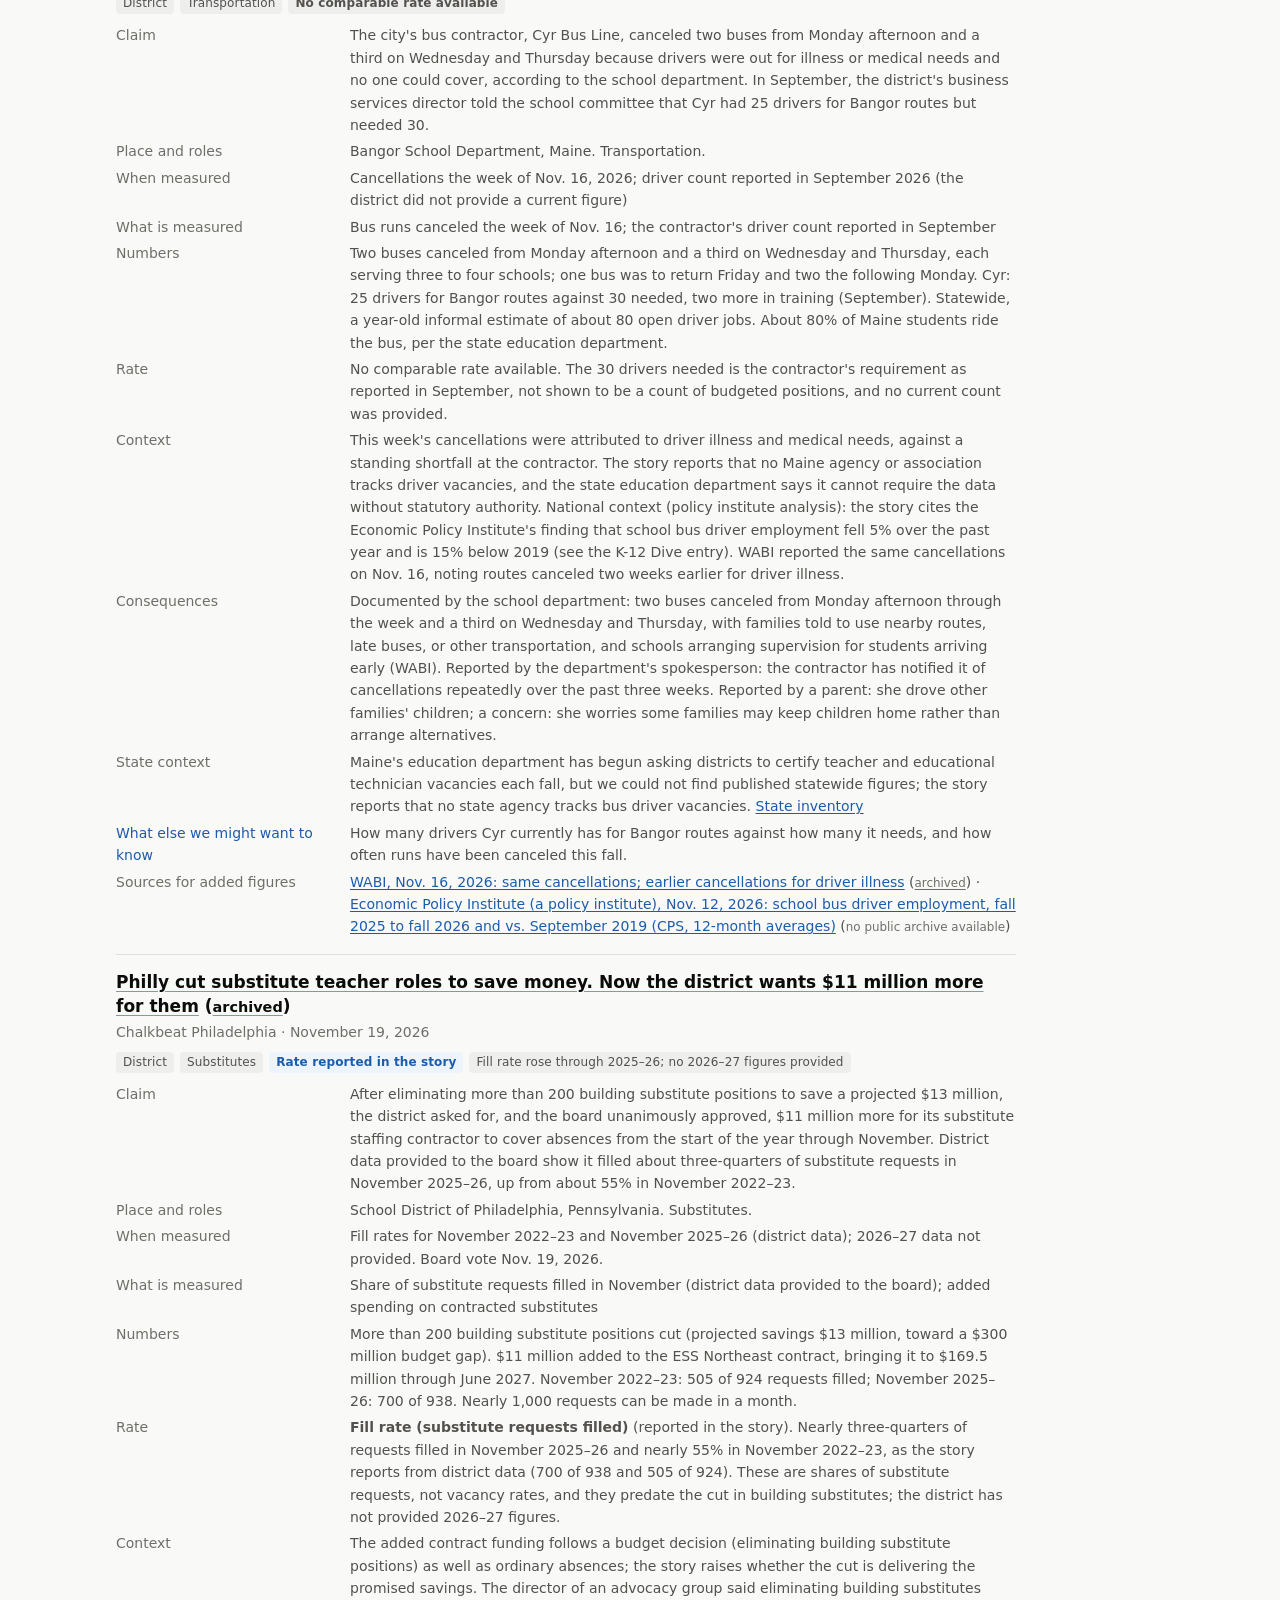
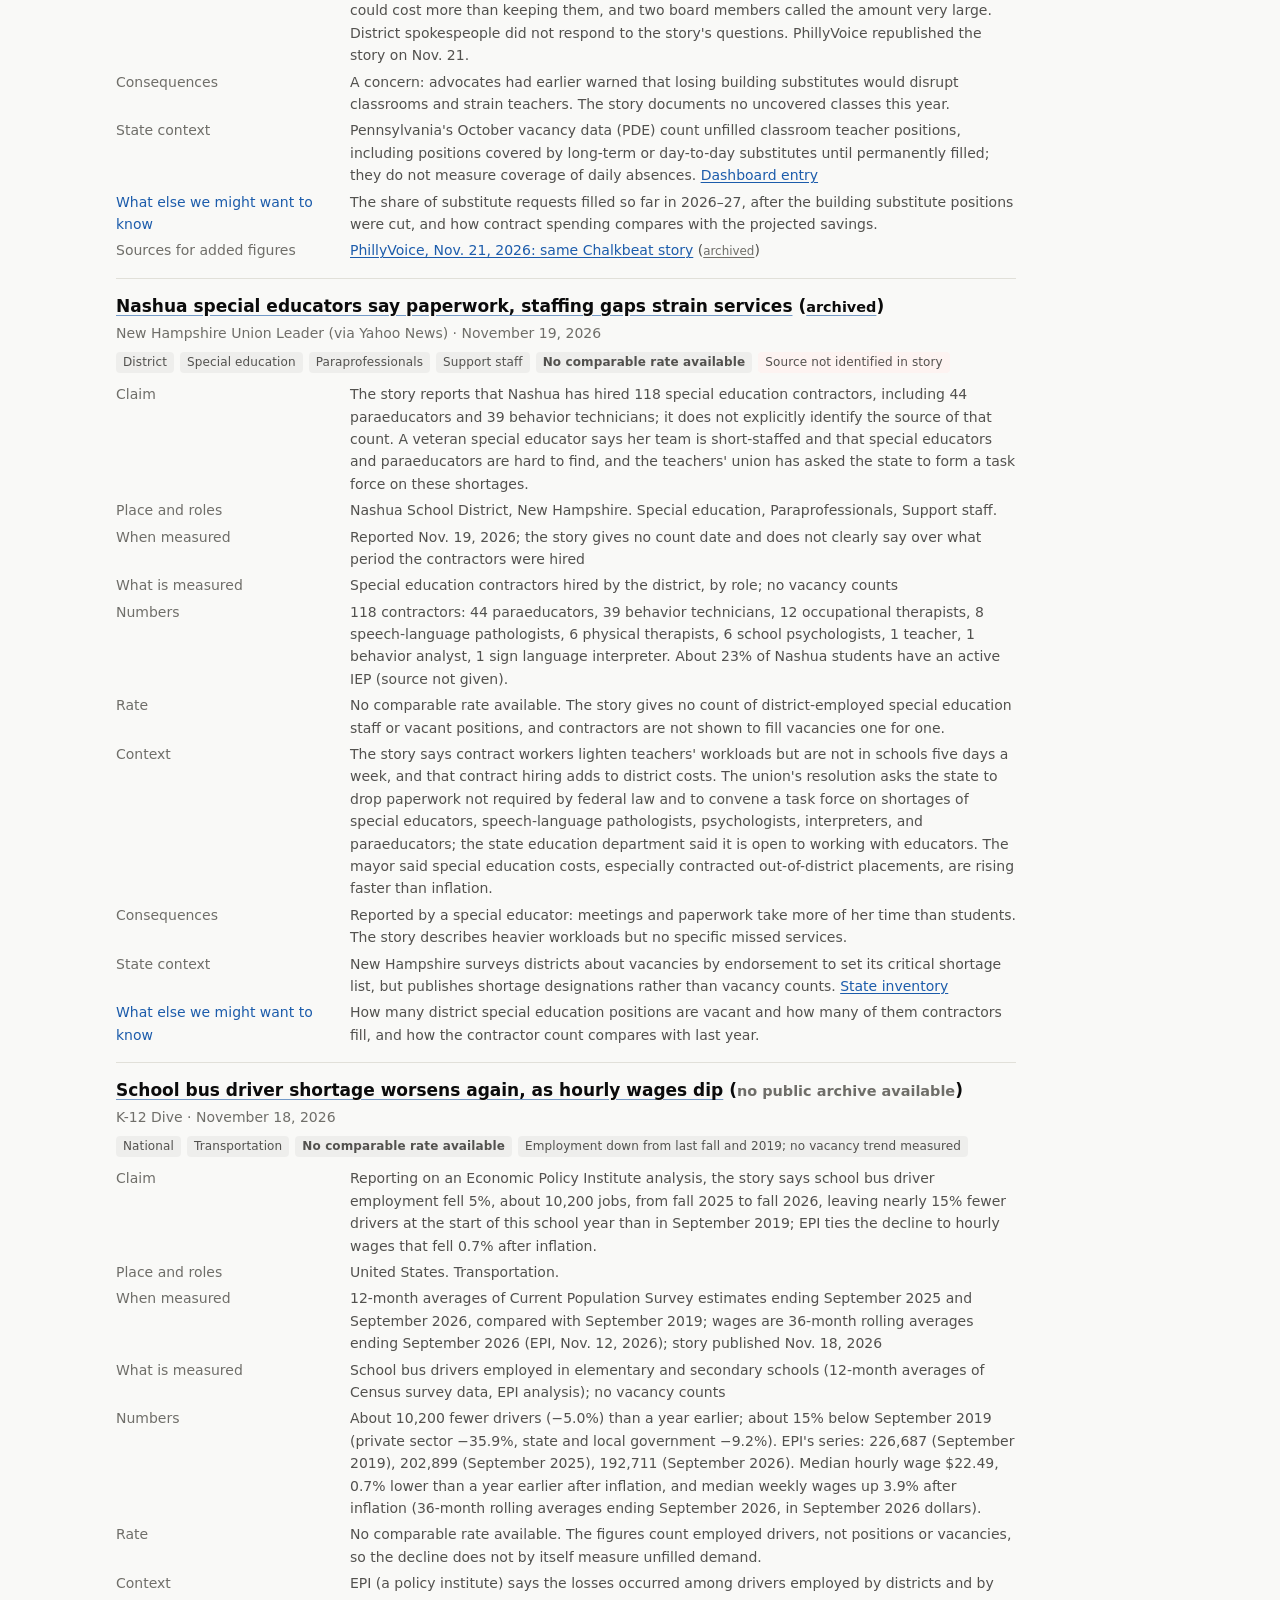
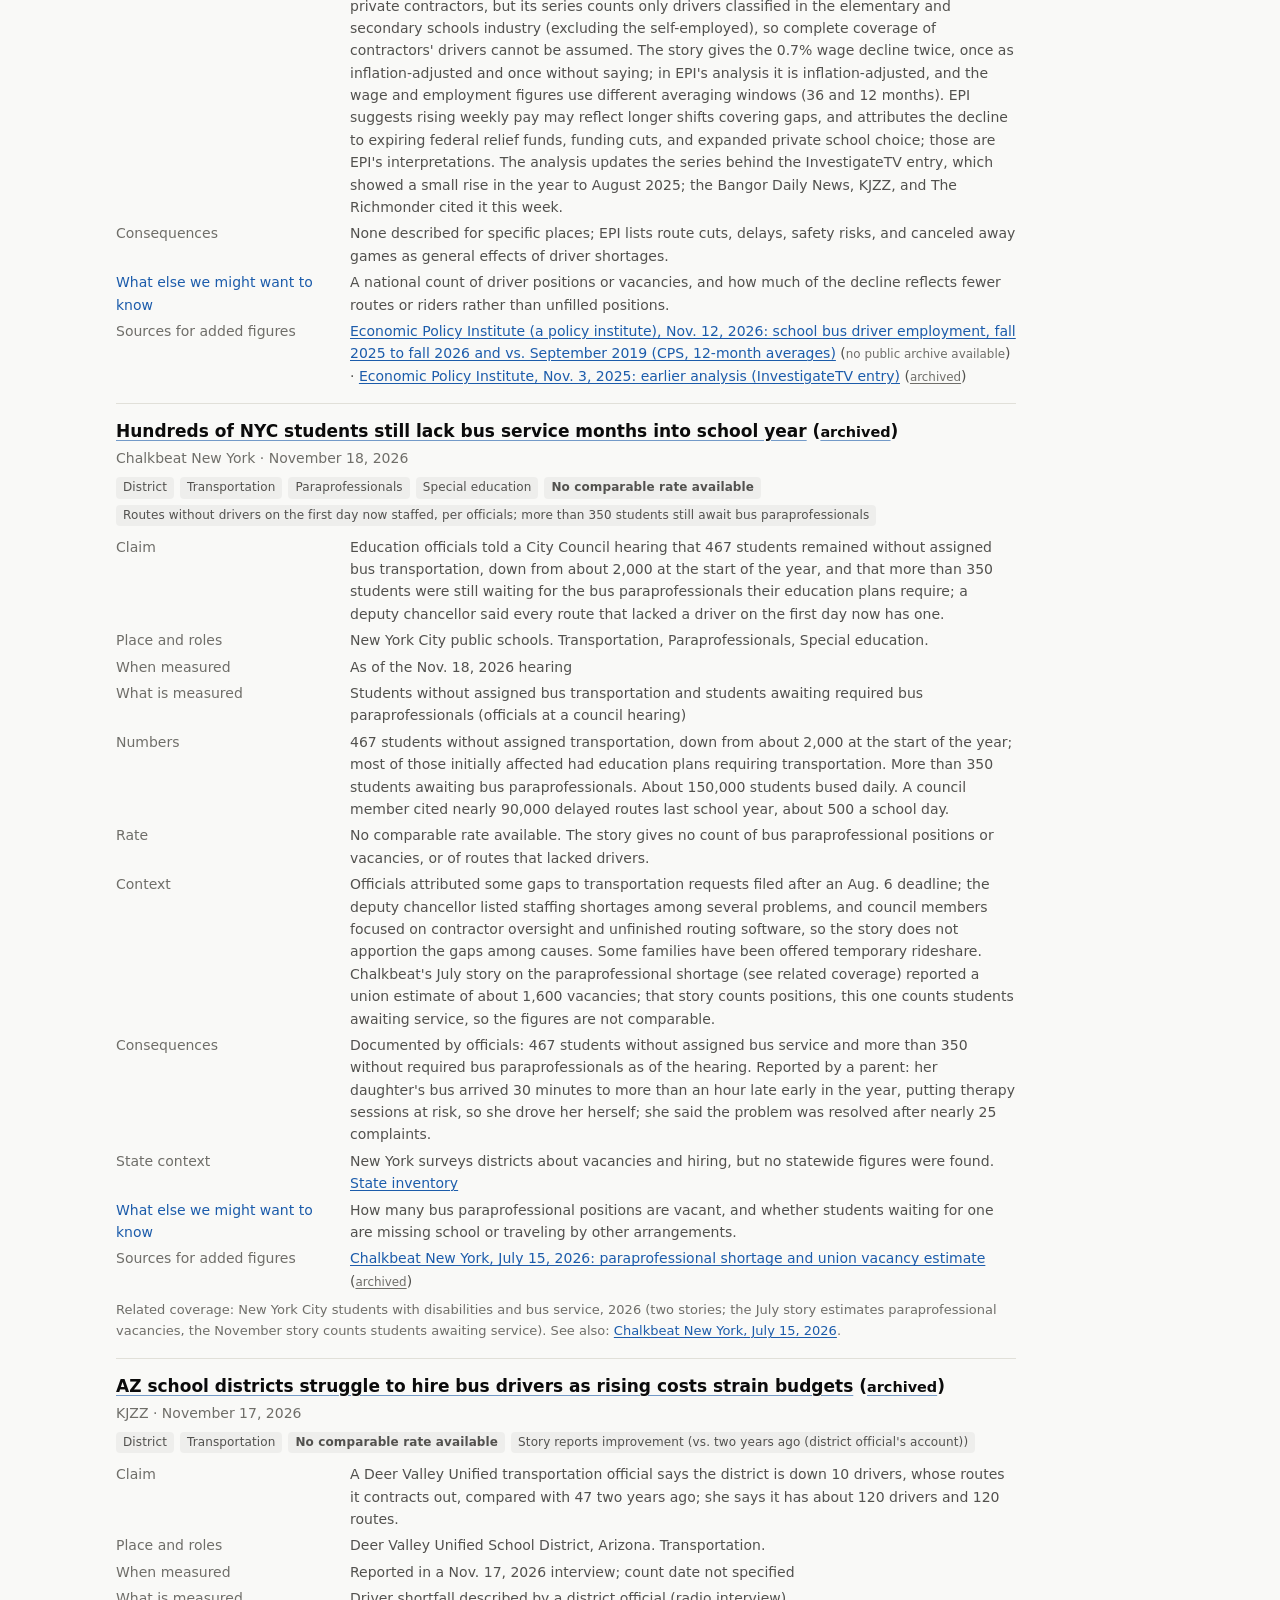
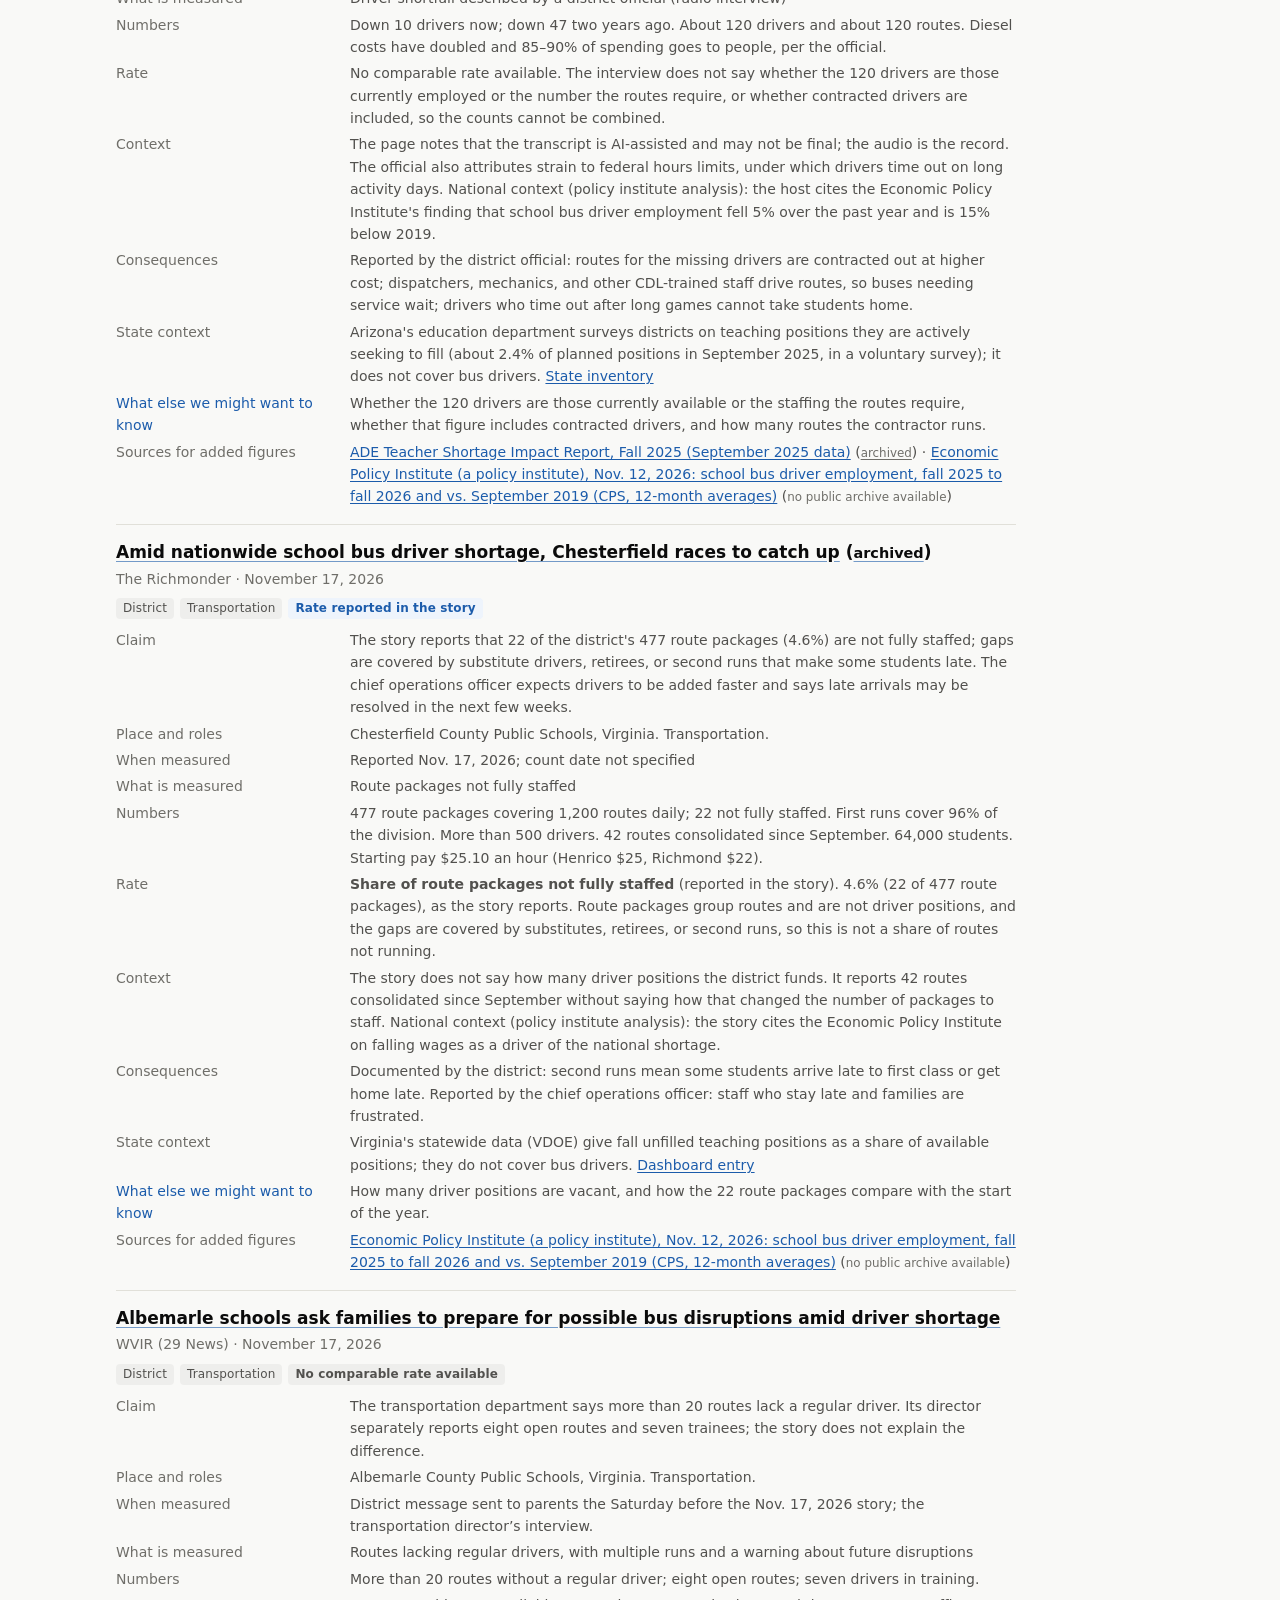
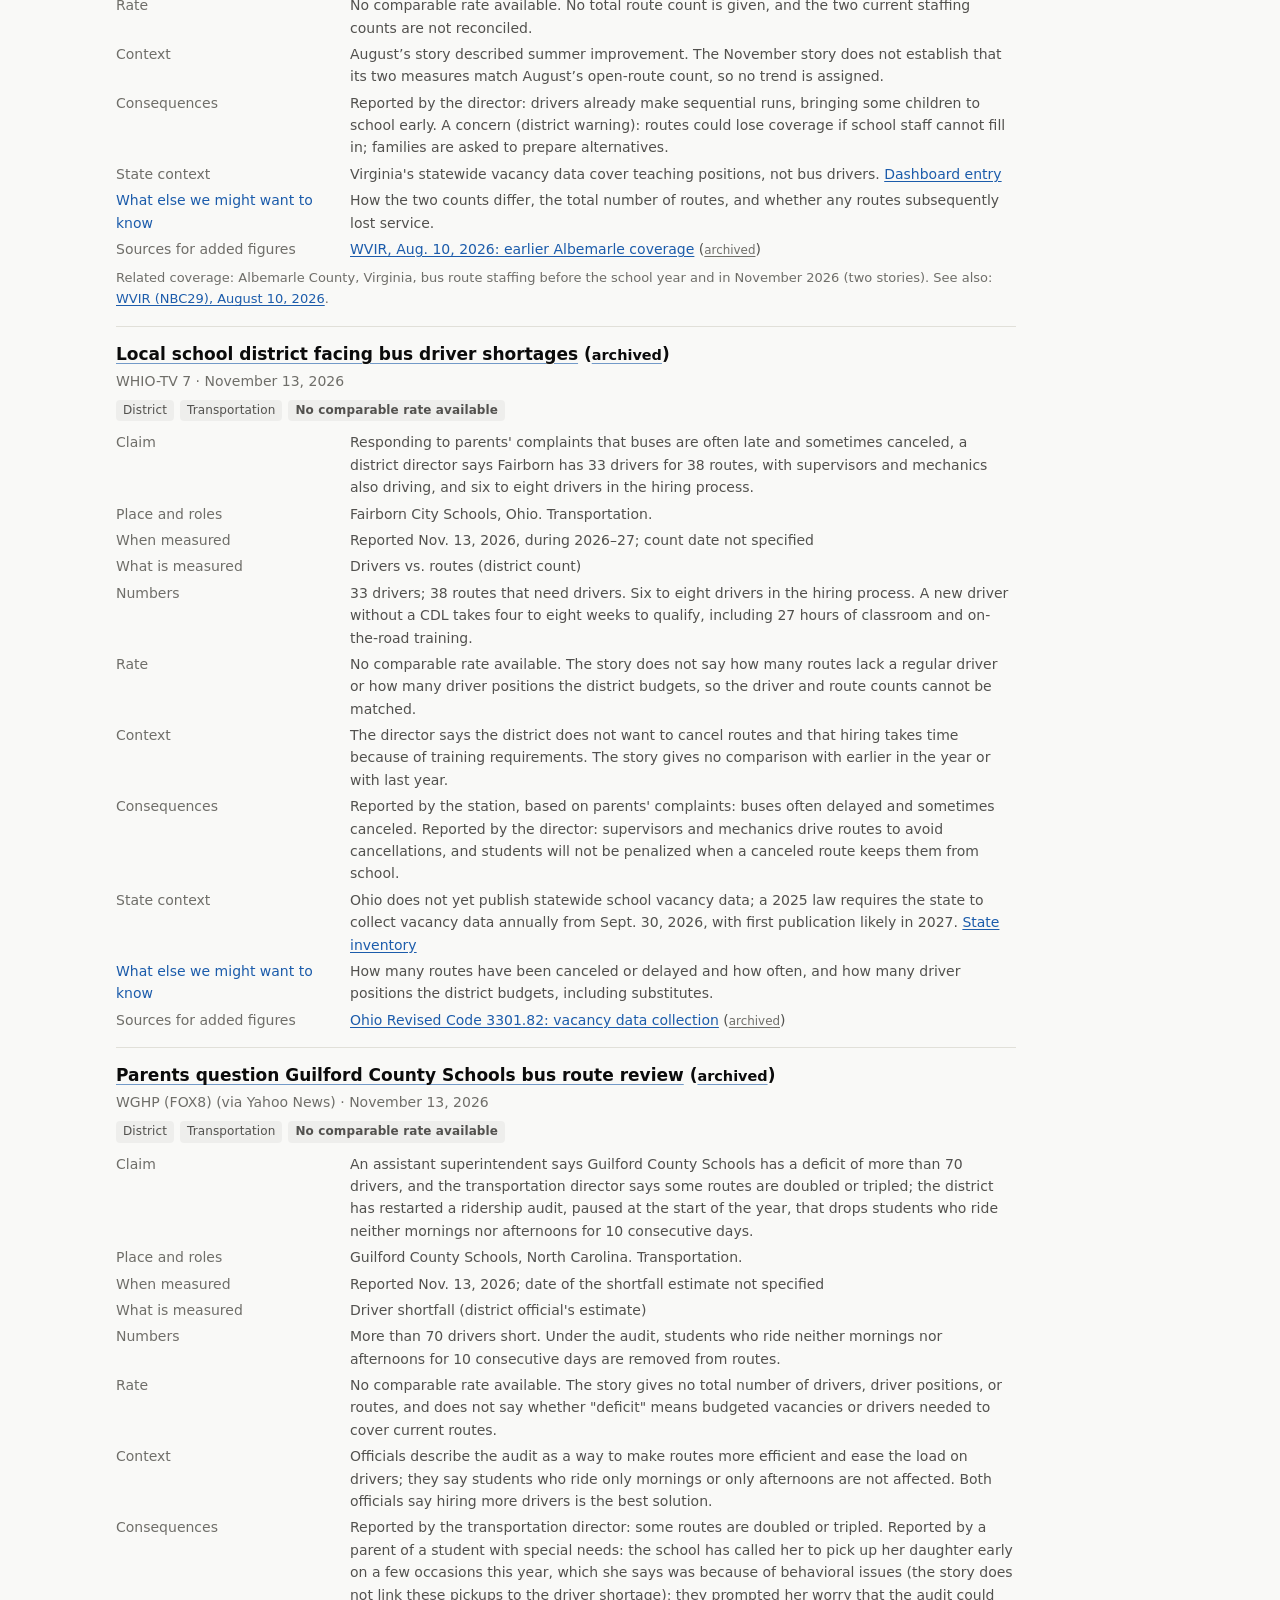
==== commit a56b1d1a: "Add Week 7 news stories; reclassify Tennessee as a candidate Six stories (Augusta, Kalispell, Tennes" ====
--- a/news.html
+++ b/news.html
@@ -50,14 +50,14 @@
 
 <section id="coverage">
   <h2>What the coverage shows so far</h2>
-  <p class="small">Based on the 54 stories logged as of November 21, 2026. Stories are selected by rule, not sampled, so these are patterns in this coverage, not measures of shortages themselves. Some describe staffing conditions; others describe what the stories supply and leave out, which is itself a finding about what readers can learn from the coverage.</p>
+  <p class="small">Based on the 60 stories logged as of November 28, 2026. Stories are selected by rule, not sampled, so these are patterns in this coverage, not measures of shortages themselves. Some describe staffing conditions; others describe what the stories supply and leave out, which is itself a finding about what readers can learn from the coverage.</p>
   <ul class="limits">
-    <li><strong>Teacher stories mostly report improvement; transportation stories mostly report continuing problems.</strong> Most teacher stories with a comparison over time report fewer vacancies than a year or more earlier (for example Maryland, Illinois, South Carolina, and Providence); New Mexico's statewide report (teacher openings down, educational assistant openings up) and Santa Fe are mixed. Transportation stories more often describe double runs, canceled or consolidated routes, late buses, and proposed schedule changes. Exceptions include Albemarle County, Va., where open routes fell over the summer, and Deer Valley, Ariz., where an official reports 10 drivers short compared with 47 two years ago; in New York City, officials say routes without drivers on the first day are now staffed, while hundreds of students still lack bus service or the bus paraprofessionals their plans require. 35 of the 54 stories involve transportation, across 27 places, since several districts are covered repeatedly. Both substitute stories examine administrative decisions affecting substitute staffing: Baltimore County reports schools where many classes lacked a teacher or substitute after it ended an outsourcing contract, and Philadelphia, which cut its building substitute positions, has released fill rates only for years before the cut.</li>
+    <li><strong>Teacher stories mostly report improvement; transportation stories mostly report continuing problems.</strong> Most teacher stories with a comparison over time report fewer vacancies (for example Maryland, Illinois, and South Carolina); New Mexico’s statewide report (teacher openings down, educational assistant openings up) and Santa Fe are mixed. Transportation stories more often describe double runs, canceled or consolidated routes, late buses, and proposed schedule changes. Exceptions include Deer Valley, Ariz., where an official reports 10 drivers short compared with 47 two years ago. Albemarle’s summer improvement is followed by a November report of continuing gaps and a warning about future disruptions; its two current route counts are not reconciled. 38 of the 60 stories involve transportation, across 29 places, since several districts are covered repeatedly. Substitute stories also measure different things: Kalispell reports filling about 70–80% of requests this year, with no earlier rate, while Philadelphia has released fill rates only for years before it cut building substitute positions.</li>
     <li><strong>Falling vacancy counts often come with fewer positions.</strong> Declines reported in Maryland, New Mexico, Clark County, West Contra Costa, and Fort Worth appear alongside position cuts or falling enrollment, and North Carolina's superintendents' association attributes the previous year's larger drop to positions cut when federal pandemic funds ended. Iowa's teachers union raises a similar objection to the state's measure. Not every decline is described that way: The Banner reports that Anne Arundel County, Md., reduced vacancies without cuts or layoffs. A smaller count can mean positions were filled or eliminated, and the stories rarely say which.</li>
     <li><strong>Headlines and figures often measure different things.</strong> A story about vacancies reports departures (Texas); "teacher vacancies" include counselors and librarians (South Carolina); "zero vacancies" covers core classroom positions only (Fort Worth); a reported rate does not state its denominator or date (Maryland); and "unfilled teaching positions" include counselors and speech-language pathologists, from a survey about a quarter of districts answered (North Dakota). A headline about "a growing number" of students waiting for a teacher gives no comparison over time (North Dakota), and a national bus driver figure counts drivers employed, not vacancies, without naming its source (InvestigateTV).</li>
     <li><strong>Driver employment, open positions, routes without regular drivers, and canceled service measure different things.</strong> Transportation stories report survey estimates of drivers employed nationally (15% fewer at the start of 2026–27 than in September 2019, in the Economic Policy Institute analysis K-12 Dive reports), districts' net loss of drivers since the start of the year (Wilson County, Tenn.; Laurens County, S.C.), drivers who left over two months (Austin), open positions or drivers short, routes without a regular driver, and routes canceled, doubled, or late. A staffing gap need not mean lost service: Forest Hills, Ohio, reports about 11% of its routes without a regular driver, covered by mechanics, office staff, and substitutes, with no doubled routes this year. Late buses need not mean a staffing gap: Boston officials named short staffing as one of several causes of last year's delays.</li>
-    <li><strong>Stories rarely supply scale, and checking recovers it only sometimes.</strong> 8 of the 54 stories report a rate for their main measure, and they are different kinds: two vacancy rates (one with no stated base), two fill rates (one for Philadelphia's substitute requests, from earlier years only), a share of positions filled, a share of classes covered at 52 Baltimore County schools, and a share of route packages not fully staffed (Chesterfield County, Va.); only the first two are vacancy rates. An eighth, Boston's on-time bus arrival rate, measures service rather than staffing. This page adds rates for 4 more entries: two vacancy rates calculated from matching counts, a share of routes without a regular driver (Forest Hills), and one rate from the underlying state release. That leaves 42 of 54 without a rate for their main measure even after checking, usually because no count of total positions could be found, so it is hard to tell whether, for example, 160 teacher openings is large or small for that district.</li>
-    <li><strong>About half the stories give no comparison over time, and comparisons that are given often mix dates or definitions.</strong> 24 of the 54 stories compare a staffing measure with an earlier time; the remaining 30 provide no comparison of staffing measures over time. Mismatches include an early-August count set beside earlier first-day counts (Providence), departure windows that differ by district (Texas), and a year-to-date average set beside a full-year one (Santa Fe).</li>
+    <li><strong>Stories rarely supply scale, and checking recovers it only sometimes.</strong> 11 of the 60 stories report a rate for their main measure: three vacancy rates, three fill rates (two for substitute requests), a share of positions filled, a share of classes covered, a share of route packages not fully staffed, Washoe’s share of drivers short, and Boston’s on-time bus arrival rate. These measure different things. Tennessee’s published vacancy rate uses a staffed-teacher denominator; Maryland’s base is unstated, as is whether Washoe’s base counts employed drivers or positions. This page adds rates for 4 more entries: two vacancy rates calculated from matching counts, a share of routes without a regular driver (Forest Hills), and one rate from the underlying state release. That leaves 45 of 60 without a rate for their main measure even after checking, usually because no compatible total could be found, so it is hard to tell whether, for example, 160 teacher openings is large or small for that district.</li>
+    <li><strong>About half the stories give no comparison over time, and comparisons that are given often mix dates or definitions.</strong> 27 of the 60 stories compare a staffing measure with an earlier time; the remaining 33 provide no such comparison. Mismatches include an early-August count set beside earlier first-day counts (Providence), a change from a 20-day to a 30-day vacancy threshold (Tennessee), and a year-to-date average set beside a full-year one (Santa Fe). Some comparisons are officials’ accounts without earlier figures.</li>
     <li><strong>No comparable cross-industry vacancy-rate benchmark.</strong> None of the selected stories compares school vacancy rates with those in other industries. A few mention other employers: Maryland notes that some federal workers who lost jobs have moved into teaching, Santa Fe board members discuss a federal agency's hiring incentives and application count, and Talbot County's operations director says contractors in neighboring counties pay drivers more. The next section gives the comparison.</li>
   </ul>
 </section>
